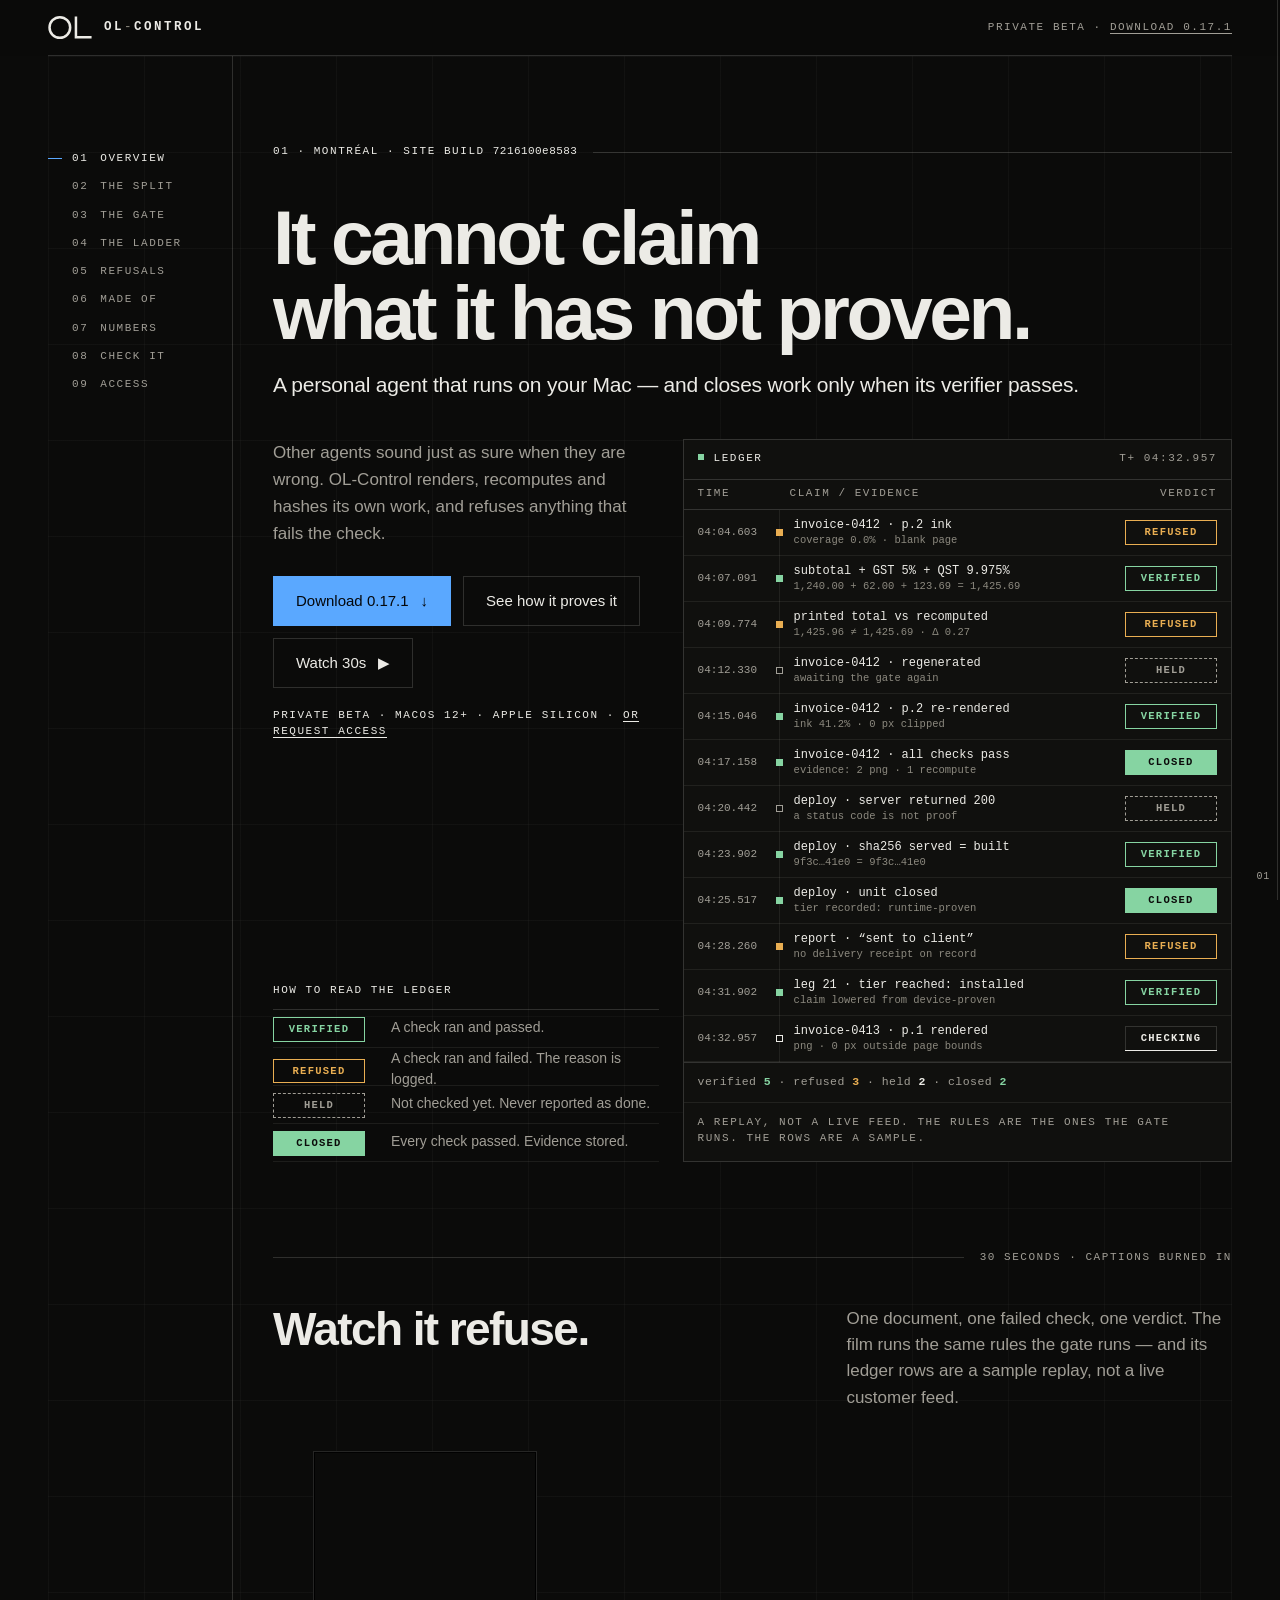
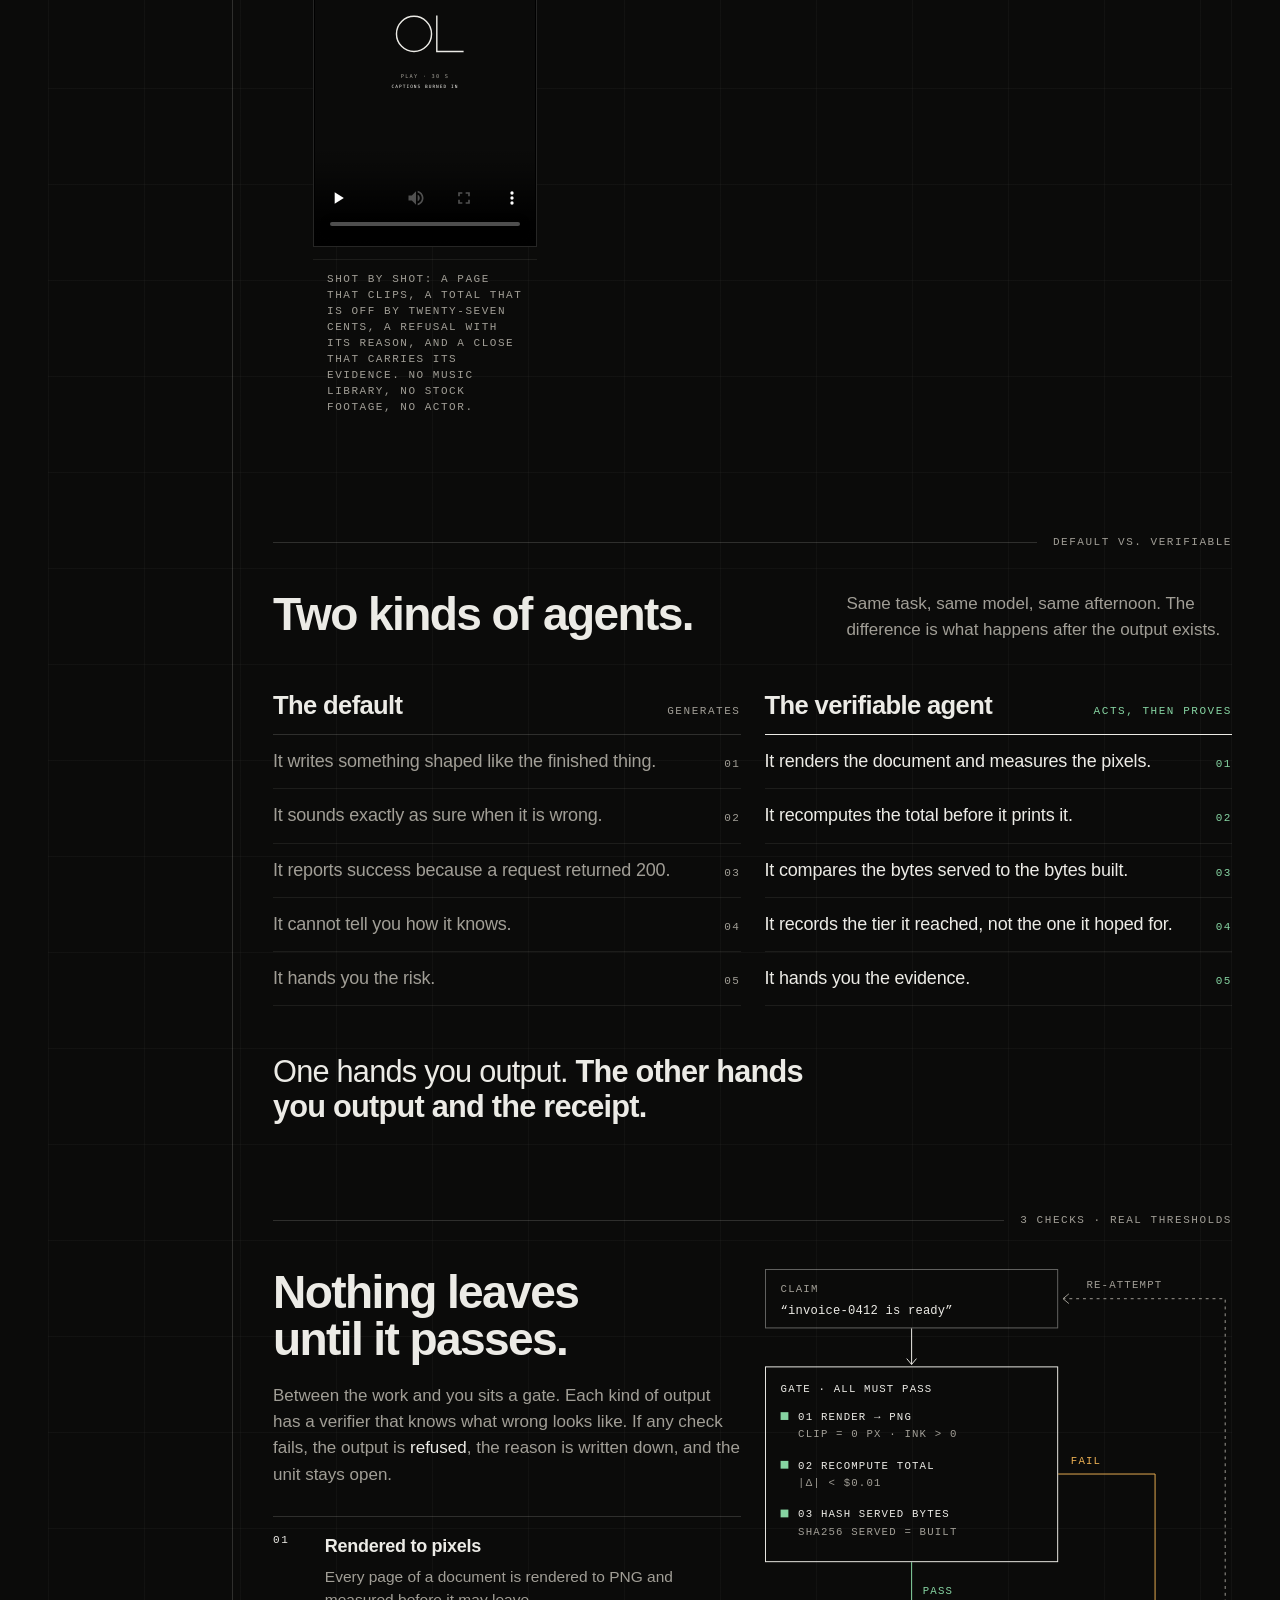
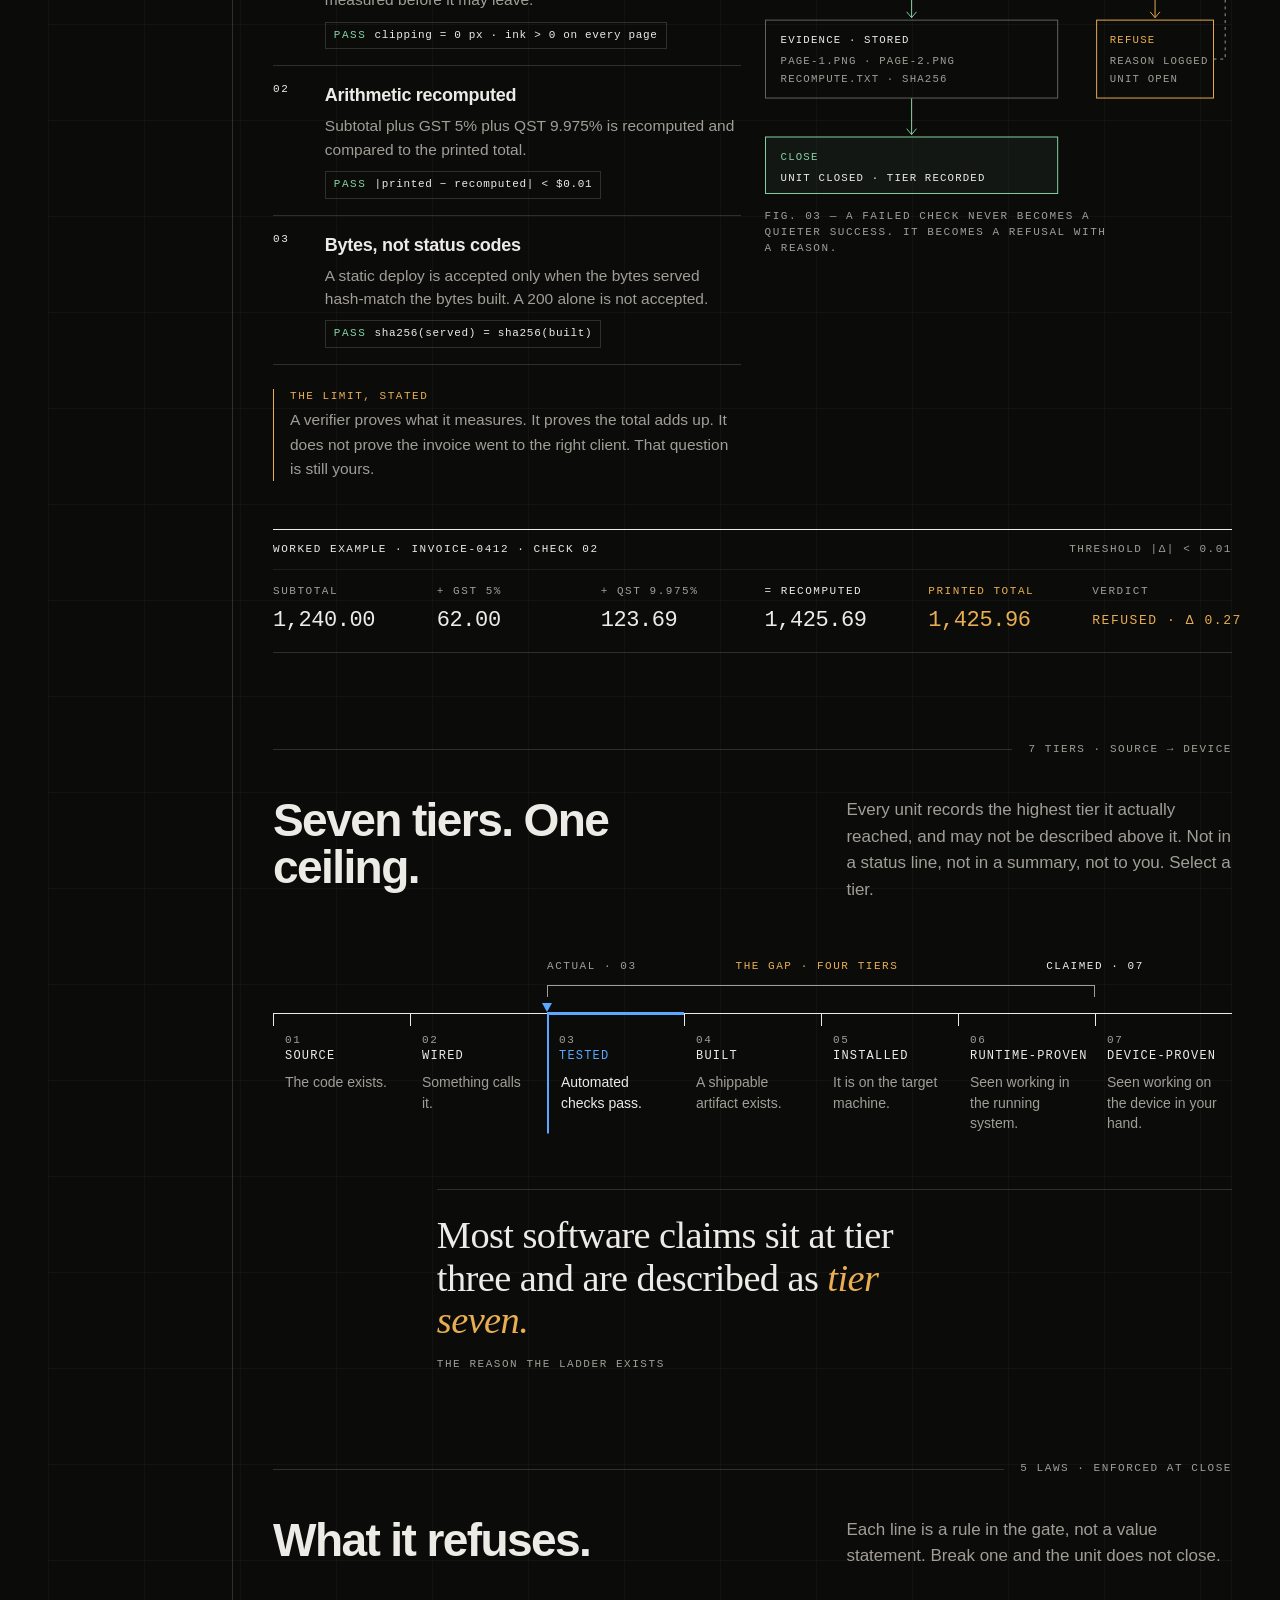
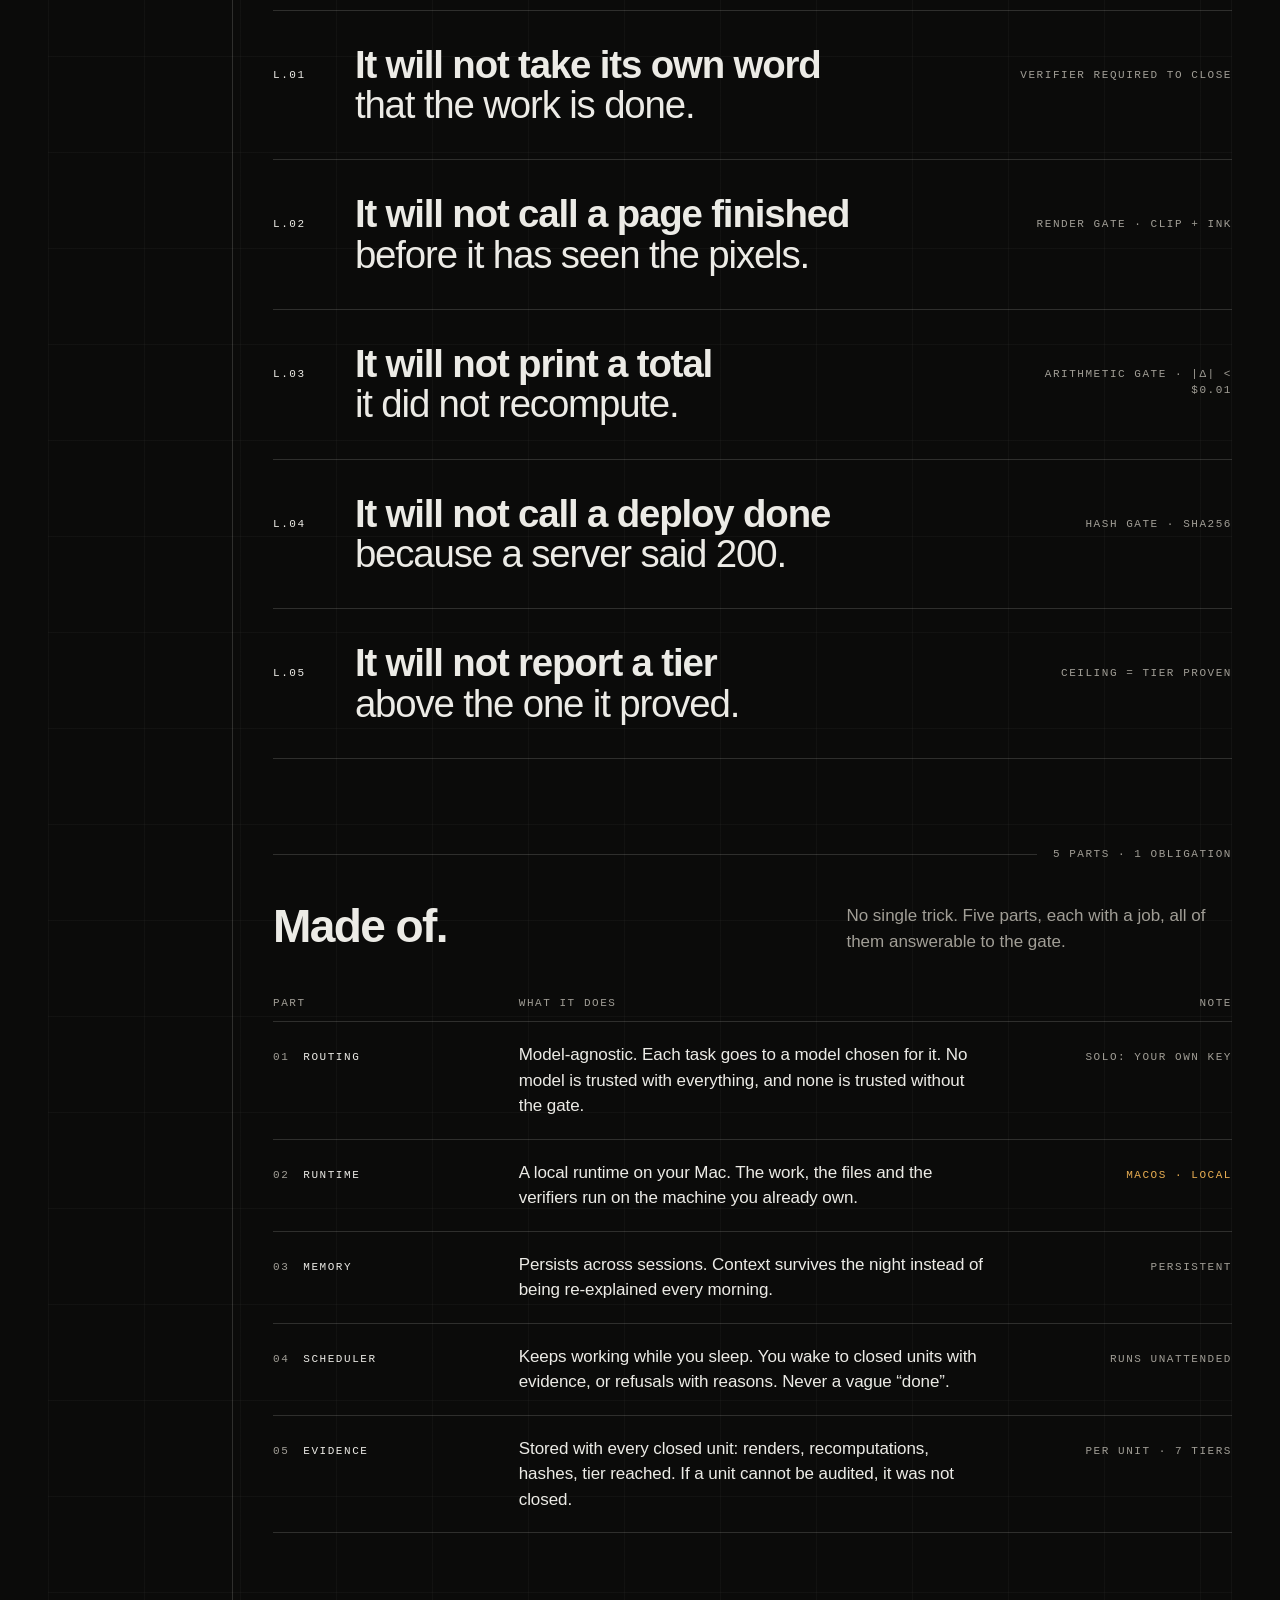
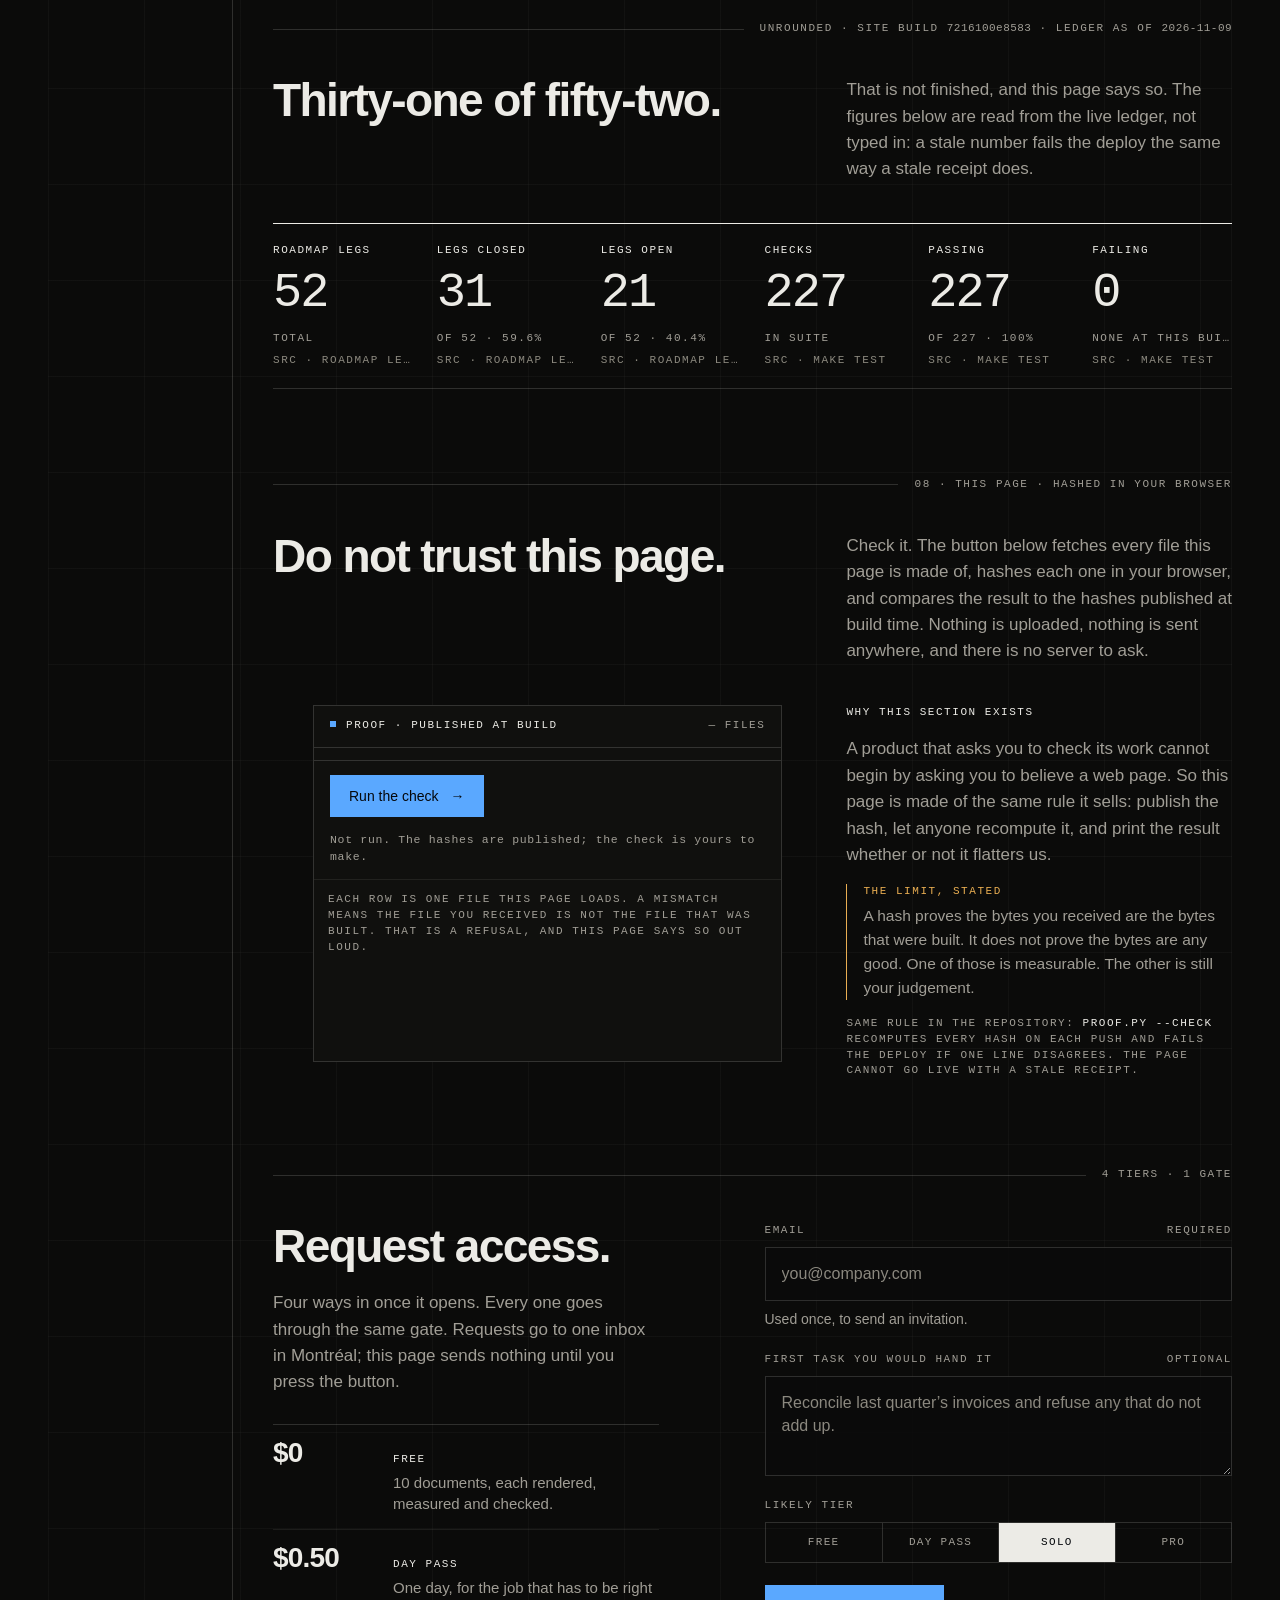
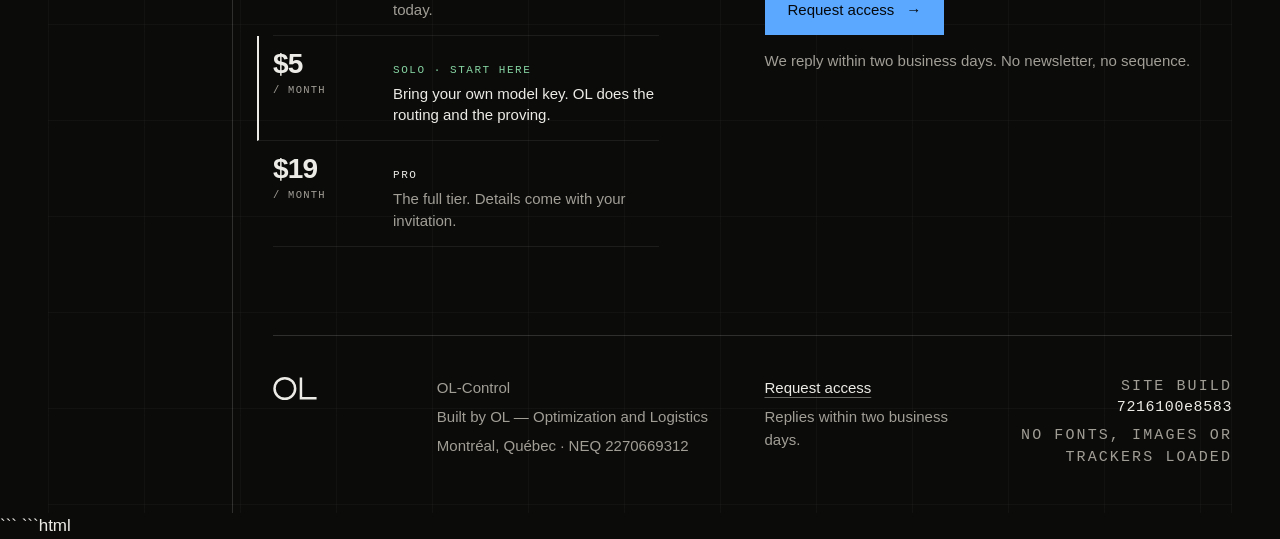
==== index.html @ 163f5b44 "state: figures follow the ledger — 52 legs / 31 done / 21 open · 59.6% (receipt 04:26:10)" ====
<!DOCTYPE html>
<html lang="en">
<head>
<meta charset="utf-8">
<meta name="viewport" content="width=device-width, initial-scale=1">
<title>OL-Control — the verifiable agent</title>
<meta name="description" content="OL-Control is a personal agent that runs on your Mac. It closes a unit of work only when its own verifier passes, and it cannot claim what it has not proven.">
<link rel="canonical" href="https://ol-projects.github.io/ol-control/">
<script type="application/ld+json">
{"@context":"https://schema.org","@graph":[
 {"@type":"Organization","@id":"https://ol-projects.github.io/ol-control/#org","name":"OL — Optimization and Logistics","alternateName":"OL-Control","url":"https://ol-projects.github.io/ol-control/","description":"A Montréal company building OL-Control, a personal agent that closes work only when its own verifier passes.","address":{"@type":"PostalAddress","addressLocality":"Montréal","addressRegion":"QC","addressCountry":"CA"},"identifier":"NEQ 2270669312"},
 {"@type":"WebSite","@id":"https://ol-projects.github.io/ol-control/#site","url":"https://ol-projects.github.io/ol-control/","name":"OL","publisher":{"@id":"https://ol-projects.github.io/ol-control/#org"},"inLanguage":"en"},
 {"@type":"SoftwareApplication","name":"OL-Control","applicationCategory":"BusinessApplication","operatingSystem":"macOS","description":"A personal agent that runs on your Mac and closes a unit of work only when its own verifier passes. Documents are rendered to pixels and measured, arithmetic is recomputed to the cent, and a deploy counts only when the served bytes hash-match the built bytes.","url":"https://ol-projects.github.io/ol-control/","publisher":{"@id":"https://ol-projects.github.io/ol-control/#org"},"softwareVersion":"0.17.1","offers":[{"@type":"Offer","name":"Free","price":"0","priceCurrency":"USD"},{"@type":"Offer","name":"Day pass","price":"0.50","priceCurrency":"USD"},{"@type":"Offer","name":"Solo","price":"5","priceCurrency":"USD"},{"@type":"Offer","name":"Pro","price":"19","priceCurrency":"USD"}]}
]}
</script>
<meta property="og:type" content="website">
<meta property="og:url" content="https://ol-projects.github.io/ol-control/">
<meta property="og:title" content="OL-Control — It cannot claim what it has not proven.">
<meta property="og:description" content="A personal agent that runs on your Mac and closes work only when its verifier passes. Private beta.">
<meta property="og:image" content="https://ol-projects.github.io/ol-control/og.png">
<meta property="og:image:width" content="1200">
<meta property="og:image:height" content="630">
<meta property="og:image:alt" content="OL-Control — It cannot claim what it has not proven.">
<meta name="twitter:card" content="summary_large_image">
<meta name="twitter:title" content="OL-Control — It cannot claim what it has not proven.">
<meta name="twitter:description" content="A personal agent that runs on your Mac and closes work only when its verifier passes.">
<meta name="twitter:image" content="https://ol-projects.github.io/ol-control/og.png">
<link rel="icon" type="image/svg+xml" href="data:image/svg+xml,%3Csvg xmlns='http://www.w3.org/2000/svg' viewBox='0 -12 56 56'%3E%3Crect x='0' y='-12' width='56' height='56' fill='%230b0b0a'/%3E%3Ccircle cx='15' cy='16' r='12.4' fill='none' stroke='%23ecebe6' stroke-width='3.6'/%3E%3Cpath d='M35.6 3.4V28.6H54' fill='none' stroke='%23ecebe6' stroke-width='3.6' stroke-linecap='square'/%3E%3C/svg%3E">
<meta name="color-scheme" content="dark">
<meta name="theme-color" content="#0b0b0a">
<script>if(window.matchMedia&&!matchMedia('(prefers-reduced-motion: reduce)').matches){document.documentElement.classList.add('motion')}</script>
<style>
:root{--bg:#0b0b0a;--bg2:#10100e;--ink:#ecebe6;--mute:#a19e96;--dim:#8c897f;--rule:rgba(236,235,230,.16);--rule2:rgba(236,235,230,.08);--blue:#5aa8ff;--green:#86d4a2;--amber:#e9ae52;--mono:ui-monospace,SFMono-Regular,"SF Mono",Menlo,Consolas,"Liberation Mono",monospace;--sans:-apple-system,BlinkMacSystemFont,"Segoe UI",Roboto,"Helvetica Neue",Arial,sans-serif;--serif:ui-serif,"New York","Iowan Old Style","Palatino Linotype",Georgia,serif;--gut:48px;--gap:24px;--band:88px;--kick:40px;--rh:46px;--hh:56px}
*,*::before,*::after{box-sizing:border-box}
html{background:var(--bg);color:var(--ink);-webkit-text-size-adjust:100%;scroll-behavior:smooth;scroll-padding-top:var(--hh)}
body{margin:0;font:400 17px/1.55 var(--sans);-webkit-font-smoothing:antialiased;overflow-x:hidden}
::selection{background:var(--blue);color:#05080c}
a{color:inherit}
:focus-visible{outline:2px solid var(--blue);outline-offset:3px}
p{margin:0}
h1,h2,h3{margin:0;font-weight:560}
.skip{position:absolute;left:12px;top:-60px;z-index:30;background:var(--blue);color:#05080c;padding:10px 14px;font:500 13px var(--mono);text-decoration:none}
.skip:focus{top:12px}
.lab{font:500 11px/1.45 var(--mono);letter-spacing:.14em;text-transform:uppercase;color:var(--mute)}
.h{text-transform:none;letter-spacing:.04em}
.ink{color:var(--ink)}

/* container */
.box-w{max-width:1440px;margin:0 auto;padding:0 var(--gut)}
.top{position:sticky;top:0;z-index:20;background:rgba(11,11,10,.97)}
.bar{display:flex;align-items:center;gap:24px;height:var(--hh);border-bottom:1px solid var(--rule)}
.brand{display:inline-flex;color:var(--ink);text-decoration:none}
.brand svg{display:block;width:44px;height:25px}
.brand{gap:12px;align-items:center}
.brand .wm{font:600 12.5px/1 var(--mono);letter-spacing:.2em;color:var(--ink);white-space:nowrap}
.brand .wm-h{color:var(--dim);font-weight:500}
@media (max-width:420px){.brand .wm{display:none}}
.bar .st0{margin-left:auto;white-space:nowrap}
.strip{display:none;gap:18px}
.strip a{position:relative;display:inline-flex;align-items:center;min-height:44px;padding:6px 0;text-decoration:none;font:500 11px/1 var(--mono);letter-spacing:.1em;color:var(--mute)}
.strip a.on{color:var(--ink)}
.strip a.on::after{content:"";position:absolute;left:0;right:0;bottom:0;height:1px;background:var(--blue)}

.frame{position:relative;max-width:1440px;margin:0 auto;padding:0 var(--gut);display:grid;grid-template-columns:184px minmax(0,1fr)}
.frame::before{content:"";position:absolute;top:0;bottom:0;left:var(--gut);right:var(--gut);pointer-events:none;z-index:0;background-image:linear-gradient(to right,rgba(236,235,230,.03) 1px,transparent 1px),linear-gradient(to bottom,rgba(236,235,230,.03) 1px,transparent 1px);background-size:96px 96px;border-right:1px solid rgba(236,235,230,.03)}

/* rail */
.rail{position:sticky;top:var(--hh);align-self:start;z-index:2;padding-top:var(--band)}
.rail ol{list-style:none;margin:0;padding:0}
.rail a{position:relative;display:flex;gap:12px;padding:7px 0 7px 24px;text-decoration:none;white-space:nowrap;font:500 11px/1.3 var(--mono);letter-spacing:.14em;text-transform:uppercase;color:var(--mute);transition:color .2s}
.rail a .n{font-variant-numeric:tabular-nums}
.rail a:hover,.rail a.on{color:var(--ink)}
.rail a.on::before{content:"";position:absolute;left:0;top:50%;width:14px;height:1px;background:var(--blue)}

.col{position:relative;z-index:1;min-width:0;border-left:1px solid var(--rule);padding-left:40px}

/* links + buttons */
.tl{color:var(--ink);text-decoration:underline;text-decoration-color:rgba(236,235,230,.4);text-decoration-thickness:1px;text-underline-offset:4px;transition:color .2s,text-decoration-color .2s}
.tl:hover{color:var(--blue);text-decoration-color:var(--blue)}
.btn{display:inline-flex;align-items:center;justify-content:center;gap:12px;min-height:50px;padding:0 22px;font:500 15px/1 var(--sans);white-space:nowrap;text-decoration:none;border:1px solid transparent;border-radius:0;cursor:pointer;transition:background-color .2s,border-color .2s,color .2s}
.btn .ar{display:inline-block;transition:transform .25s}
.btn:hover .ar{transform:translateX(3px)}
.btn.p{background:var(--blue);color:#05080c}
.btn.p:hover{background:#82bdff}
.btn.s{border-color:var(--rule);color:var(--ink);background:transparent}
.btn.s:hover{border-color:var(--blue);color:var(--blue)}
.btn[disabled]{background:#24241f;color:var(--mute);border-color:var(--rule);cursor:not-allowed}

/* bands: padding-top only; the header rule is the divider */
.band{position:relative;padding:var(--band) 0 0}
.g{display:grid;grid-template-columns:repeat(12,minmax(0,1fr));column-gap:var(--gap)}
.bh{grid-column:1/-1;display:grid;grid-template-columns:minmax(0,1fr) auto;gap:16px;align-items:center;min-height:16px;margin-bottom:var(--kick)}
.bh i{height:1px;background:var(--rule)}
.bh .lab{white-space:nowrap}
.hero .bh{grid-template-columns:auto minmax(24px,1fr)}
.hero .bh .lab{white-space:normal;color:var(--ink)}
.d1{font-size:clamp(42px,6vw,86px);line-height:.98;letter-spacing:-.045em;font-weight:580}
.d2{font-size:clamp(32px,3.6vw,56px);line-height:1.02;letter-spacing:-.035em;font-weight:560}
.body{max-width:62ch;color:var(--mute);font-size:17px}
.body strong{color:var(--ink);font-weight:500}
.hl{grid-column:1/span 6}
.hr{grid-column:8/-1;align-self:end}

/* reveal (only with JS + motion) */
.mask{display:block;overflow:hidden;padding-bottom:.12em;margin-bottom:-.12em}
.mask>span{display:block}
html.motion .mask>span{transform:translate3d(0,108%,0);transition:transform 1s cubic-bezier(.2,.7,.1,1);transition-delay:calc(var(--d,0)*110ms)}
html.motion .mask.in>span{transform:none}
html.motion [data-reveal]{opacity:0;transform:translate3d(0,14px,0);transition:opacity .8s ease,transform .8s cubic-bezier(.2,.7,.1,1);transition-delay:calc(var(--d,0)*80ms)}
html.motion [data-reveal].in{opacity:1;transform:none}
html.motion [data-fade]{opacity:0;transition:opacity 1s ease;transition-delay:calc(var(--d,0)*80ms)}
html.motion [data-fade].in{opacity:1}

/* hero */
.hero h1{grid-column:1/-1;margin-bottom:20px}
.what{grid-column:1/-1;font-size:21px;line-height:1.35;letter-spacing:-.01em;color:var(--ink);font-weight:450;margin-bottom:40px}
.hero-copy{grid-column:1/span 5;display:flex;flex-direction:column;justify-content:space-between;gap:32px}
.lede{font-size:17px;line-height:1.6;color:var(--mute);max-width:48ch}
.lede span{display:block}
@media (min-width:1080px) and (max-width:1420px){.lede span{display:inline}}
.ctas{display:flex;flex-wrap:wrap;gap:12px;margin-top:28px}
.meta{margin-top:20px;color:var(--ink)}
.key-h{padding-bottom:10px;border-bottom:1px solid var(--rule)}
.key{margin:0}
.key>div{display:grid;grid-template-columns:104px 1fr;align-items:center;gap:14px;height:38px;border-bottom:1px solid var(--rule2)}
.key dd{margin:0;font-size:14px;color:var(--mute)}

/* verdict pill */
.v{position:relative;display:inline-block;width:92px;padding:6px 0;font:600 10.5px/1 var(--mono);letter-spacing:.12em;text-transform:uppercase;text-align:center;border:1px solid currentColor;transition:color .5s,background-color .5s,border-color .5s}
[data-v=verified] .v{color:var(--green)}
[data-v=refused] .v{color:var(--amber)}
[data-v=held] .v{color:var(--mute);border-style:dashed}
[data-v=closed] .v{color:#0b0b0a;background:var(--green);border-color:var(--green)}
[data-v=checking] .v{color:var(--ink);border-color:var(--rule)}
[data-v=checking] .v::after{content:"";position:absolute;left:-1px;right:-1px;bottom:-1px;height:1px;background:var(--ink);transform-origin:left;animation:chk 1.5s linear forwards}
@keyframes chk{from{transform:scaleX(0)}to{transform:scaleX(1)}}

/* ledger */
.ledger{grid-column:6/-1;min-width:0;max-width:100%;margin:0;border:1px solid var(--rule);background:var(--bg2);align-self:start;overflow:hidden}
.lg-h,.lg-f{display:flex;justify-content:space-between;align-items:center;gap:12px;height:40px;padding:0 14px;white-space:nowrap}
.lg-h{border-bottom:1px solid var(--rule)}
.lg-f{border-top:1px solid var(--rule);justify-content:flex-start}
.lg-n{margin:0;padding:12px 14px 14px;border-top:1px solid var(--rule2);color:var(--mute)}
.lg-h .ttl{color:var(--ink)}
.lg-h .ttl::before{content:"";display:inline-block;width:6px;height:6px;background:var(--green);margin-right:10px;vertical-align:1px}
html.motion .lg-h .ttl::before{animation:pulse 3.2s ease-in-out infinite}
@keyframes pulse{50%{opacity:.3}}
.lg-k,.row{display:grid;grid-template-columns:78px 14px minmax(0,1fr) 104px;align-items:center;padding:0 14px}
.lg-k{height:30px;border-bottom:1px solid var(--rule)}
.lg-k span:last-child{text-align:right}
.lg-b{position:relative;height:calc(var(--rh)*12);overflow:hidden}
.lg-b::before{content:"";position:absolute;top:0;bottom:0;left:95px;width:1px;background:var(--rule2)}
.row{height:var(--rh);border-bottom:1px solid var(--rule2)}
.lg-b.js .row{position:absolute;left:0;right:0;top:0}
.lg-b.anim .row{transition:transform 1s cubic-bezier(.3,.7,.1,1),opacity 1s ease}
.row .t{font:400 11px/1 var(--mono);color:var(--mute);font-variant-numeric:tabular-nums}
.row .dot{position:relative;z-index:1;width:7px;height:7px;background:var(--bg2);border:1px solid var(--mute);transition:background-color .5s,border-color .5s}
.row .c{min-width:0;font-family:var(--mono);padding:0 10px 0 4px}
.row .c b{display:block;font-weight:500;font-size:12px;line-height:16px;color:var(--ink);white-space:nowrap;overflow:hidden;text-overflow:ellipsis}
.row .c em{display:block;font-style:normal;font-size:10.5px;line-height:14px;color:var(--dim);white-space:nowrap;overflow:hidden;text-overflow:ellipsis}
.row .v{justify-self:end}
.row[data-v=verified] .dot,.row[data-v=closed] .dot{background:var(--green);border-color:var(--green)}
.row[data-v=refused] .dot{background:var(--amber);border-color:var(--amber)}
.row[data-v=checking] .dot{border-color:var(--ink)}
.cnt{text-transform:none;letter-spacing:.04em;font-size:11.5px}
.cnt b{font-weight:600;color:var(--ink);font-variant-numeric:tabular-nums}
.cnt .k1 b,.cnt .k4 b{color:var(--green)}.cnt .k2 b{color:var(--amber)}

/* split */
.side h3{display:flex;justify-content:space-between;align-items:baseline;gap:16px;padding-bottom:14px;border-bottom:1px solid var(--rule)}
.side h3 .w{font:560 clamp(22px,2vw,28px)/1.1 var(--sans);letter-spacing:-.025em;color:var(--ink)}
.side ul{list-style:none;margin:0;padding:0;counter-reset:i}
.side li{display:flex;justify-content:space-between;align-items:baseline;gap:20px;padding:14px 0;border-bottom:1px solid var(--rule2);font-size:18px;line-height:1.4;letter-spacing:-.01em}
.side li::after{content:counter(i,decimal-leading-zero);counter-increment:i;font:500 11px/1 var(--mono);letter-spacing:.14em;color:var(--mute)}
.side.def{grid-column:1/span 6;margin-top:48px}
.side.def li{color:var(--mute)}
.side.ol{grid-column:7/-1;margin-top:48px}
.side.ol h3{border-bottom-color:var(--ink)}
.side.ol li::after{color:var(--green)}
.coda{grid-column:1/span 9;margin-top:48px;font-size:clamp(24px,2.4vw,34px);line-height:1.15;letter-spacing:-.025em;font-weight:400;max-width:34ch}
.coda b{font-weight:600}

/* gate */
.gate-l{grid-column:1/span 6}
.gate-r{grid-column:7/-1;align-self:start}
.gate-l .body{margin-top:20px}
.checks{list-style:none;margin:28px 0 0;padding:0;border-top:1px solid var(--rule)}
.checks li{display:grid;grid-template-columns:4ch 1fr;gap:4px 14px;padding:16px 0;border-bottom:1px solid var(--rule)}
.checks .n{grid-row:span 3;color:var(--ink)}
.checks h3{font-size:18px;letter-spacing:-.015em;font-weight:560}
.checks p{color:var(--mute);font-size:15.5px;line-height:1.5}
.th{justify-self:start;margin-top:6px;padding:5px 8px;border:1px solid var(--rule);color:var(--ink);text-transform:none;letter-spacing:.06em}
.th b{color:var(--green);font-weight:500;letter-spacing:.14em;text-transform:uppercase;margin-right:8px}
.limit{margin-top:24px;padding-left:16px;border-left:1px solid var(--amber);color:var(--mute);font-size:15.5px;max-width:56ch}
.limit b{display:block;margin-bottom:4px;color:var(--amber);font:500 11px/1.4 var(--mono);letter-spacing:.14em;text-transform:uppercase}
.dg{display:block;width:100%;height:auto;overflow:hidden}
.dg text{font-family:var(--mono);font-size:11px;letter-spacing:1.2px;fill:var(--mute)}
.dg .k{fill:var(--ink)}.dg .q{font-size:12.5px;letter-spacing:.2px;fill:var(--ink)}
.dg .gT{fill:var(--green)}.dg .aT{fill:var(--amber)}
.dg .ln{fill:none;stroke:var(--ink);stroke-width:1}
.dg .ln.g{stroke:var(--green)}.dg .ln.a{stroke:var(--amber)}.dg .ln.dsh{stroke:var(--mute);stroke-dasharray:3 4}
.dg rect{fill:none;stroke:rgba(236,235,230,.4);stroke-width:1}
.dg rect.in{stroke:var(--ink)}
.dg rect.gb{stroke:var(--green);fill:rgba(134,212,162,.06)}
.dg rect.ab{stroke:var(--amber)}
.dg rect.sq{fill:var(--green);stroke:none}
.dg-cap{margin-top:14px;max-width:52ch}
.wk{grid-column:1/-1;margin-top:48px;border-top:1px solid var(--ink);border-bottom:1px solid var(--rule)}
.wk-h{display:flex;justify-content:space-between;gap:16px;padding:12px 0;border-bottom:1px solid var(--rule2)}
.wk-r{display:grid;grid-template-columns:repeat(6,minmax(0,1fr));column-gap:var(--gap)}
.wk-r>div{min-width:0;padding:14px 0 16px;display:grid;grid-template-rows:16px 30px;row-gap:6px}
.wk-r .lab{white-space:nowrap}
.wk-r .x{font:500 22px/30px var(--mono);letter-spacing:-.02em;font-variant-numeric:tabular-nums;white-space:nowrap}
.wk-r .bad .x,.wk-r .bad .lab{color:var(--amber)}
.wk-r .vd .x{font-size:13px;letter-spacing:.12em;text-transform:uppercase;color:var(--amber)}

/* ladder */
.lad{grid-column:1/-1;margin-top:56px}
.gapx{position:relative;display:flex;justify-content:space-between;margin-left:calc(200%/7);width:calc(400%/7);padding-bottom:26px;margin-bottom:12px}
.gapx span:nth-child(2){color:var(--amber)}
.gapx span:last-child{color:var(--ink);transform:translateX(50%)}
.gapx::after{content:"";position:absolute;left:0;right:0;bottom:4px;height:12px;border:1px solid var(--mute);border-bottom:0}
.tiers{list-style:none;margin:0;padding:0;display:grid;grid-template-columns:repeat(7,minmax(0,1fr));border-top:1px solid var(--ink)}
.tiers li{position:relative;min-width:0;padding-right:12px}
.tiers li::before{content:"";position:absolute;left:0;top:0;width:1px;height:12px;background:var(--ink)}
.tiers button{display:block;width:100%;margin:0;padding:18px 0 8px 12px;background:none;border:0;color:inherit;text-align:left;cursor:pointer;font:inherit}
.tiers .tn{display:block;font:500 11px/1.5 var(--mono);letter-spacing:.14em;color:var(--mute)}
.tiers .tt{display:block;font:500 12px/1.35 var(--mono);letter-spacing:.1em;text-transform:uppercase;color:var(--ink);white-space:nowrap;transition:color .2s}
.tiers button:hover .tt{color:var(--blue)}
.tiers p{padding-left:12px;font-size:14px;line-height:1.45;color:var(--mute);max-width:22ch}
.tiers li.sel::before{left:0;right:0;top:-2px;width:auto;height:3px;background:var(--blue)}
.tiers li.sel::after{content:"";position:absolute;left:-5px;top:-11px;border:5px solid transparent;border-top:9px solid var(--blue);border-bottom:0}
.tiers li.sel .tt{color:var(--blue)}
.tiers li.sel p{color:var(--ink)}
.tag{display:none}
.pq{grid-column:3/-1;margin:56px 0 0;padding-top:24px;border-top:1px solid var(--rule)}
.pq p{font-family:var(--serif);font-weight:400;font-size:clamp(28px,3vw,44px);line-height:1.1;letter-spacing:-.015em;max-width:26ch;color:var(--ink)}
.pq p em{font-style:italic;color:var(--amber)}
.pq footer{margin-top:16px}

/* refusals */
.laws{grid-column:1/-1;list-style:none;margin:40px 0 0;padding:0;border-bottom:1px solid var(--rule)}
.laws li{display:grid;grid-template-columns:repeat(12,minmax(0,1fr));column-gap:var(--gap);align-items:baseline;padding:34px 0;border-top:1px solid var(--rule)}
.laws .ln-n{grid-column:1/span 1;color:var(--ink)}
.laws .ln-t{grid-column:2/span 8;font-size:clamp(28px,3vw,42px);line-height:1.05;letter-spacing:-.03em;color:var(--ink)}
.laws .ln-t span{display:block;white-space:nowrap}
.laws .ln-t span:first-child{font-weight:620}
.laws .ln-t span:last-child{font-weight:380}
.laws .ln-a{grid-column:10/-1;text-align:right}

/* made of */
.spec{grid-column:1/-1;margin:40px 0 0;border-bottom:1px solid var(--rule)}
.spec>div{display:grid;grid-template-columns:repeat(12,minmax(0,1fr));column-gap:var(--gap);align-items:baseline;padding:20px 0;border-top:1px solid var(--rule)}
.spec .hd{padding:0 0 10px;border-top:0}
.spec dt{grid-column:1/span 3;display:flex;gap:14px}
.spec dt .w{color:var(--ink)}
.spec dd{margin:0}
.spec .ds{grid-column:4/span 6;font-size:17px;line-height:1.5;letter-spacing:-.005em;max-width:56ch}
.spec .nt{grid-column:10/-1;text-align:right}
.spec .nt.lim{color:var(--amber)}

/* numbers: instrument */
.inst{grid-column:1/-1;margin-top:40px;display:grid;grid-template-columns:repeat(6,minmax(0,1fr));column-gap:var(--gap);border-top:1px solid var(--ink);border-bottom:1px solid var(--rule);padding:18px 0 20px}
.inst>div{display:grid;grid-template-rows:16px 60px 16px 16px;row-gap:6px;min-width:0;grid-template-areas:"l" "f" "u" "s"}
.inst .l,.inst .u,.inst .s{line-height:16px;white-space:nowrap;overflow:hidden;text-overflow:ellipsis}
.inst .l{grid-area:l;color:var(--ink)}
.inst .f{grid-area:f;font:500 clamp(40px,3.8vw,56px)/60px var(--mono);letter-spacing:-.04em;font-variant-numeric:tabular-nums;color:var(--ink)}
.inst .f.am{color:var(--amber)}
.inst .u{grid-area:u}
.inst .u.am{color:var(--amber)}
.inst .s{grid-area:s;color:var(--dim)}

/* access */
.acc-l{grid-column:1/span 5}
.acc-l .body{margin-top:20px}
.price{list-style:none;margin:28px 0 0;padding:0;border-top:1px solid var(--rule)}
.price li{display:grid;grid-template-columns:104px 1fr;align-items:baseline;gap:4px 16px;padding:14px 0;border-bottom:1px solid var(--rule2)}
.price .pr{grid-row:span 2;font:560 28px/1 var(--sans);letter-spacing:-.03em}
.price .pr small{display:block;margin-top:6px;font:500 10.5px var(--mono);letter-spacing:.12em;color:var(--mute);text-transform:uppercase}
.price .ds{color:var(--mute);font-size:15px;line-height:1.45}
.price li.hi{border-left:2px solid var(--ink);padding-left:14px;margin-left:-16px}
.price li.hi .ds{color:var(--ink)}
.price .stt{color:var(--green)}
form{grid-column:7/-1;display:grid;gap:22px;align-content:start;min-width:0}
.fld{display:grid;gap:8px}
.fld .lab{display:flex;justify-content:space-between}
input[type=email],textarea{width:100%;padding:14px 16px;background:rgba(11,11,10,.8);border:1px solid var(--rule);border-radius:0;color:var(--ink);font:400 16px/1.45 var(--sans);transition:border-color .2s,box-shadow .2s;-webkit-appearance:none;appearance:none}
textarea{resize:vertical;min-height:92px}
input::placeholder,textarea::placeholder{color:#8b887f}
input:hover,textarea:hover{border-color:rgba(236,235,230,.34)}
input:focus,textarea:focus{outline:none;border-color:var(--blue);box-shadow:0 0 0 1px var(--blue)}
input:disabled,textarea:disabled{opacity:.6}
.fld.err input{border-color:var(--amber);box-shadow:0 0 0 1px var(--amber)}
.hint{font-size:14px;color:var(--mute)}
.fld.err .hint{color:var(--amber)}
fieldset{margin:0;padding:0;border:0;display:grid;gap:8px;min-width:0}
legend{padding:0;margin-bottom:8px}
.seg{display:grid;grid-template-columns:repeat(4,minmax(0,1fr));border:1px solid var(--rule)}
.seg label{position:relative;display:block;cursor:pointer}
.seg label+label{border-left:1px solid var(--rule)}
.seg input{position:absolute;opacity:0;width:1px;height:1px}
.seg span{display:block;padding:13px 6px;text-align:center;font:500 11px/1.2 var(--mono);letter-spacing:.12em;text-transform:uppercase;color:var(--mute);white-space:nowrap;transition:color .2s,background-color .2s}
.seg label:hover span{color:var(--ink)}
.seg input:checked+span{color:#05080c;background:var(--ink)}
.seg input:focus-visible+span{outline:2px solid var(--blue);outline-offset:-2px}
.sub{display:flex;flex-direction:column;align-items:flex-start;gap:14px}
.fb{font-size:15px;color:var(--mute)}
.status{font-size:15px;line-height:1.5;padding:12px 14px;border:1px solid var(--rule);border-left:2px solid var(--ink);color:var(--ink)}
.status:empty{display:none}
.status .stl{display:block;margin-bottom:4px;font:500 11px/1.4 var(--mono);letter-spacing:.14em;text-transform:uppercase}
.status.ok{border-left-color:var(--green)}
.status.ok .stl{color:var(--green)}
.status.bad{border-left-color:var(--amber)}
.status.bad .stl{color:var(--amber)}

/* footer */
.foot{margin-top:var(--band);padding:40px 0 44px;border-top:1px solid var(--rule)}
.foot .g{row-gap:20px}
.foot .mk2{grid-column:1/span 2;color:var(--ink)}
.foot .mk2 svg{width:44px;height:25px;display:block}
.foot .f1{grid-column:3/span 4}
.foot .f2{grid-column:7/span 3}
.foot .f3{grid-column:10/-1;text-align:right}
.foot p{font-size:15px;color:var(--mute)}
.foot p+p{margin-top:6px}

/* ≤1080: rail becomes a numbers strip in the header */
@media (max-width:1080px){
 :root{--gut:32px}
 .frame{display:block}
 .rail{display:none}
 .strip{display:flex}
 .col{border-left:0;padding-left:0}
 .hero-copy{grid-column:1/-1;justify-content:flex-start}
 .ledger{grid-column:1/-1;margin-top:48px}
 .key{max-width:560px}
 .tiers .tt{font-size:11px;letter-spacing:.04em;white-space:normal;overflow-wrap:anywhere}
 .laws .ln-t span{white-space:normal}
 .wk-r{grid-template-columns:repeat(3,minmax(0,1fr))}
 .wk-r>div:nth-child(n+4){border-top:1px solid var(--rule2)}
 .wk-r .x{font-size:18px}
 .inst{grid-template-columns:repeat(3,minmax(0,1fr));row-gap:20px}
}
/* ≤760: separate mobile composition */
@media (max-width:760px){
 .bh .lab{white-space:normal}
 :root{--gut:20px;--band:56px;--kick:32px;--hh:52px}
 body{font-size:16px}
 .strip{display:none}
 .g>*{grid-column:1/-1!important}
 .hl,.hr{grid-column:1/-1}
 .hr{margin-top:20px}
 .d1{font-size:clamp(38px,11vw,48px);letter-spacing:-.04em}
 .what{font-size:20px;margin-bottom:28px}
 .lede span{display:inline}
 .btn{flex:1 1 100%}
 .sub{align-items:stretch}
 .sub .btn{flex:none}
 .lg-h,.lg-f{padding:0 12px}
 .lg-n{padding:12px}
 .lg-k,.row{grid-template-columns:50px minmax(0,1fr) 84px;padding:0 12px}
 .lg-k span:nth-child(2),.row .dot,.lg-b::before{display:none}
 .row .c{padding:0 8px 0 0}
 .row .t{font-size:10px}
 .row .v,.key .v{width:80px;font-size:10px;letter-spacing:.08em}
 .key>div{grid-template-columns:88px 1fr}
 .cnt{font-size:11px;letter-spacing:0}
 .side.def,.side.ol{margin-top:40px}
 .side li{font-size:17px}
 .gate-r{margin-top:40px}
 .wk-r{grid-template-columns:1fr}
 .wk-r>div{grid-template-columns:1fr auto;grid-template-rows:auto;align-items:baseline;padding:10px 0;border-top:1px solid var(--rule2)}
 .wk-r>div:first-child{border-top:0}
 .wk-r .x{font-size:17px;line-height:1.3}
 .wk-h{flex-direction:column;gap:4px}
 .lad{margin-top:40px}
 .gapx{display:none}
 .tiers{grid-template-columns:1fr;border-top:0;border-left:1px solid var(--ink);margin-left:6px}
 .tiers li{display:grid;grid-template-columns:150px 1fr;align-items:center;column-gap:12px;min-height:58px;padding:0;border-bottom:1px solid var(--rule2)}
 .tiers li::before{left:0;top:50%;width:10px;height:1px}
 .tiers li.sel::before{left:-2px;right:auto;top:0;bottom:0;width:3px;height:auto}
 .tiers li.sel::after{left:2px;top:50%;margin-top:-5px;border:5px solid transparent;border-left:9px solid var(--blue);border-right:0}
 .tiers button{padding:10px 0 10px 18px}
 .tiers .tt{font-size:12px;letter-spacing:.06em}
 .tiers p{padding:8px 0;font-size:14px;max-width:none}
 .tag{display:block;font:500 10.5px/1.5 var(--mono);letter-spacing:.12em;text-transform:uppercase;color:var(--amber)}
 .pq{margin-top:40px}
 .pq p{font-size:28px}
 .laws{margin-top:32px}
 .laws li{grid-template-columns:auto 1fr;grid-template-areas:"n a" "t t";row-gap:12px;padding:24px 0}
 .laws .ln-n{grid-area:n}
 .laws .ln-a{grid-area:a;text-align:right}
 .laws .ln-t{grid-area:t;font-size:30px;line-height:1.05}
 .spec{margin-top:32px}
 .spec .hd{display:none}
 .spec>div{grid-template-columns:1fr auto;row-gap:8px}
 .spec dt{grid-column:1/2!important}
 .spec .nt{grid-column:2/3!important;grid-row:1}
 .spec .ds{grid-column:1/-1!important;font-size:16px}
 .inst{grid-template-columns:1fr;padding:0}
 .inst>div{grid-template-columns:1fr auto;grid-template-rows:auto auto;grid-template-areas:"l f" "s u";row-gap:2px;column-gap:16px;align-items:baseline;padding:14px 0;border-top:1px solid var(--rule2)}
 .inst>div:first-child{border-top:0}
 .inst .f{font-size:36px;line-height:40px;text-align:right}
 .inst .u{text-align:right}
 .price li.hi{margin-left:0}
 form{margin-top:48px}
 .seg{grid-template-columns:repeat(2,minmax(0,1fr))}
 .seg label:nth-child(3){border-left:0}
 .seg label:nth-child(n+3){border-top:1px solid var(--rule)}
 .foot .f3{text-align:left}
}
/* film */
.film{grid-column:1/span 4;min-width:0;margin-top:40px}
.film video{display:block;width:100%;height:auto;border:1px solid var(--rule);background:#000}
.film figcaption{margin-top:12px;max-width:44ch}
.film .dur{display:flex;gap:16px;align-items:center;margin-top:16px}
@media (max-width:1080px){.film{grid-column:1/span 5}}
@media (max-width:760px){.film{grid-column:1/-1}.film figcaption{max-width:none}}

/* verify this page */
.vf{grid-column:1/span 7;min-width:0;margin-top:40px;border:1px solid var(--rule);background:var(--bg2)}
.vf-h{display:flex;justify-content:space-between;align-items:center;gap:12px;height:42px;padding:0 16px;border-bottom:1px solid var(--rule);white-space:nowrap}
.vf-h .ttl{color:var(--ink)}
.vf-h .ttl::before{content:"";display:inline-block;width:6px;height:6px;background:var(--blue);margin-right:10px;vertical-align:1px}
.vf-b{padding:6px 16px}
.vf-row{display:grid;grid-template-columns:minmax(0,1fr) 110px 96px;align-items:center;gap:12px;height:34px;border-bottom:1px solid var(--rule2);font:400 12px/1 var(--mono)}
.vf-row:last-child{border-bottom:0}
.vf-row b{font-weight:500;color:var(--ink);white-space:nowrap;overflow:hidden;text-overflow:ellipsis}
.vf-row .hg{color:var(--dim);font-variant-numeric:tabular-nums;white-space:nowrap;overflow:hidden;text-overflow:ellipsis}
.vf-row .v{width:auto;justify-self:end;padding:5px 0;font-size:10px}
.vf-f{display:flex;flex-wrap:wrap;align-items:center;justify-content:space-between;gap:14px;padding:14px 16px;border-top:1px solid var(--rule)}
.vf-sum{font:500 11.5px/1.5 var(--mono);letter-spacing:.06em;color:var(--mute)}
.vf-sum b{color:var(--green);font-variant-numeric:tabular-nums}
.vf-sum .bad{color:var(--amber)}
.vf-note{grid-column:8/-1;align-self:start;margin-top:40px}
.vf-note p+p{margin-top:16px}
@media (max-width:1080px){.vf{grid-column:1/-1}.vf-note{grid-column:1/-1;margin-top:28px}}
@media (max-width:760px){.vf-row{grid-template-columns:minmax(0,1fr) 84px;height:auto;min-height:38px;padding:8px 0}.vf-row .hg{display:none}.vf{overflow:hidden}}
/* the hero must not wait for JS: its entrance runs from CSS at parse time, so the
   largest element is painted ~700 ms in instead of after script + a 1 s transition */
@media (prefers-reduced-motion:no-preference){
 html.motion .hero .mask>span{transform:none;animation:heroIn .68s cubic-bezier(.2,.7,.1,1) both;animation-delay:calc(var(--d,0)*70ms)}
 html.motion .hero [data-reveal]{opacity:1;transform:none;animation:heroUp .55s cubic-bezier(.2,.7,.1,1) both;animation-delay:calc(var(--d,0)*35ms + 40ms)}
 html.motion .hero .ledger{animation-delay:.12s}
 @keyframes heroIn{from{transform:translate3d(0,108%,0)}to{transform:none}}
 @keyframes heroUp{from{opacity:0;transform:translate3d(0,14px,0)}to{opacity:1;transform:none}}
}
@media (prefers-reduced-motion:reduce){html{scroll-behavior:auto}*,*::before,*::after{animation:none!important;transition:none!important}}
</style>
</head>
<body>
<a class="skip" href="#main">Skip to content</a>
<svg width="0" height="0" style="position:absolute" aria-hidden="true" focusable="false">
 <symbol id="mark" viewBox="0 0 56 32"><circle cx="15" cy="16" r="13.2" fill="none" stroke="currentColor" stroke-width="3.2"/><path d="M35.6 3.4V28.6H54" fill="none" stroke="currentColor" stroke-width="3.2" stroke-linecap="square"/></symbol>
</svg>

<header class="top">
 <div class="box-w">
  <div class="bar">
   <a class="brand" href="#top" aria-label="OL-Control — back to top"><svg aria-hidden="true"><use href="#mark"/></svg><span class="wm">OL<span class="wm-h">-</span>CONTROL</span></a>
   <nav class="strip" aria-label="Sections, compact">
    <a href="#top" data-s="top" aria-label="01 Overview">01</a><a href="#split" data-s="split" aria-label="02 The split">02</a><a href="#gate" data-s="gate" aria-label="03 The gate">03</a><a href="#ladder" data-s="ladder" aria-label="04 The ladder">04</a><a href="#refusals" data-s="refusals" aria-label="05 Refusals">05</a><a href="#made" data-s="made" aria-label="06 Made of">06</a><a href="#numbers" data-s="numbers" aria-label="07 Numbers">07</a><a href="#verify" data-s="verify" aria-label="08 Check this page">08</a><a href="#access" data-s="access" aria-label="09 Access">09</a>
   </nav>
   <p class="lab st0">Private beta · <a href="download.html" style="color:inherit;border-bottom:1px solid currentColor;text-decoration:none">Download 0.17.1</a></p>
  </div>
 </div>
</header>

<div class="frame">
<nav class="rail" aria-label="Sections">
 <ol>
  <li><a href="#top" data-s="top"><span class="n">01</span><span>Overview</span></a></li>
  <li><a href="#split" data-s="split"><span class="n">02</span><span>The split</span></a></li>
  <li><a href="#gate" data-s="gate"><span class="n">03</span><span>The gate</span></a></li>
  <li><a href="#ladder" data-s="ladder"><span class="n">04</span><span>The ladder</span></a></li>
  <li><a href="#refusals" data-s="refusals"><span class="n">05</span><span>Refusals</span></a></li>
  <li><a href="#made" data-s="made"><span class="n">06</span><span>Made of</span></a></li>
  <li><a href="#numbers" data-s="numbers"><span class="n">07</span><span>Numbers</span></a></li>
  <li><a href="#verify" data-s="verify"><span class="n">08</span><span>Check it</span></a></li><li><a href="#access" data-s="access"><span class="n">09</span><span>Access</span></a></li>
 </ol>
</nav>

<div class="col">
<main id="main">

<section class="band hero" id="top" aria-labelledby="h-hero">
 <div class="g">
  <div class="bh"><span class="lab">01 · Montréal · Site build <span class="h" id="gen-hero">—</span></span><i></i></div>
  <h1 class="d1" id="h-hero">
   <span class="mask" style="--d:0"><span>It cannot claim</span></span>
   <span class="mask" style="--d:1"><span>what it has not proven.</span></span>
  </h1>
  <p class="what" data-reveal style="--d:2">A personal agent that runs on your Mac — and closes work only when its verifier passes.</p>
  <div class="hero-copy" data-reveal style="--d:3">
   <div>
    <p class="lede"><span>Other agents sound just as sure when they are wrong.</span> <span>OL-Control renders, recomputes and hashes its own work,</span> <span>and refuses anything that fails the check.</span></p>
    <div class="ctas">
     <a class="btn p" href="download.html">Download 0.17.1 <span class="ar" aria-hidden="true">↓</span></a>
     <a class="btn s" href="#gate">See how it proves it</a>
     <a class="btn s" href="#film">Watch 30s <span class="ar" aria-hidden="true">▶</span></a>
    </div>
    <p class="meta lab">Private beta · macOS 12+ · Apple silicon · <a href="#access" style="color:inherit;border-bottom:1px solid currentColor;text-decoration:none">or request access</a></p>
   </div>
   <div>
    <p class="lab key-h ink">How to read the ledger</p>
    <dl class="key">
     <div data-v="verified"><dt><span class="v">verified</span></dt><dd>A check ran and passed.</dd></div>
     <div data-v="refused"><dt><span class="v">refused</span></dt><dd>A check ran and failed. The reason is logged.</dd></div>
     <div data-v="held"><dt><span class="v">held</span></dt><dd>Not checked yet. Never reported as done.</dd></div>
     <div data-v="closed"><dt><span class="v">closed</span></dt><dd>Every check passed. Evidence stored.</dd></div>
    </dl>
   </div>
  </div>

  <figure class="ledger" data-reveal style="--d:4" aria-labelledby="lg-cap">
   <div class="lg-h"><span class="lab ttl">Ledger</span><span class="lab" id="lg-clock">T+ 04:31.902</span></div>
   <div class="lg-k" aria-hidden="true"><span class="lab">Time</span><span></span><span class="lab">Claim / evidence</span><span class="lab">Verdict</span></div>
   <div class="lg-b" id="lg">
    <div class="row" data-v="verified"><span class="t">04:02.118</span><i class="dot"></i><span class="c"><b>invoice-0412 · p.1 rendered</b><em>png · 0 px outside page bounds</em></span><span class="v">verified</span></div>
    <div class="row" data-v="refused"><span class="t">04:04.603</span><i class="dot"></i><span class="c"><b>invoice-0412 · p.2 ink</b><em>coverage 0.0% · blank page</em></span><span class="v">refused</span></div>
    <div class="row" data-v="verified"><span class="t">04:07.091</span><i class="dot"></i><span class="c"><b>subtotal + GST 5% + QST 9.975%</b><em>1,240.00 + 62.00 + 123.69 = 1,425.69</em></span><span class="v">verified</span></div>
    <div class="row" data-v="refused"><span class="t">04:09.774</span><i class="dot"></i><span class="c"><b>printed total vs recomputed</b><em>1,425.96 ≠ 1,425.69 · Δ 0.27</em></span><span class="v">refused</span></div>
    <div class="row" data-v="held"><span class="t">04:12.330</span><i class="dot"></i><span class="c"><b>invoice-0412 · regenerated</b><em>awaiting the gate again</em></span><span class="v">held</span></div>
    <div class="row" data-v="verified"><span class="t">04:15.046</span><i class="dot"></i><span class="c"><b>invoice-0412 · p.2 re-rendered</b><em>ink 41.2% · 0 px clipped</em></span><span class="v">verified</span></div>
    <div class="row" data-v="closed"><span class="t">04:17.158</span><i class="dot"></i><span class="c"><b>invoice-0412 · all checks pass</b><em>evidence: 2 png · 1 recompute</em></span><span class="v">closed</span></div>
    <div class="row" data-v="held"><span class="t">04:20.442</span><i class="dot"></i><span class="c"><b>deploy · server returned 200</b><em>a status code is not proof</em></span><span class="v">held</span></div>
    <div class="row" data-v="verified"><span class="t">04:23.902</span><i class="dot"></i><span class="c"><b>deploy · sha256 served = built</b><em>9f3c…41e0 = 9f3c…41e0</em></span><span class="v">verified</span></div>
    <div class="row" data-v="closed"><span class="t">04:25.517</span><i class="dot"></i><span class="c"><b>deploy · unit closed</b><em>tier recorded: runtime-proven</em></span><span class="v">closed</span></div>
    <div class="row" data-v="refused"><span class="t">04:28.260</span><i class="dot"></i><span class="c"><b>report · “sent to client”</b><em>no delivery receipt on record</em></span><span class="v">refused</span></div>
    <div class="row" data-v="verified"><span class="t">04:31.902</span><i class="dot"></i><span class="c"><b>leg 21 · tier reached: installed</b><em>claim lowered from device-proven</em></span><span class="v">verified</span></div>
   </div>
   <div class="lg-f"><p class="lab cnt"><span class="k1">verified <b data-c="verified">5</b></span> · <span class="k2">refused <b data-c="refused">3</b></span> · <span class="k3">held <b data-c="held">2</b></span> · <span class="k4">closed <b data-c="closed">2</b></span></p></div>
   <figcaption class="lab lg-n" id="lg-cap">A replay, not a live feed. The rules are the ones the gate runs. The rows are a sample.</figcaption>
  </figure>
 </div>
</section>

<section class="band" id="film" aria-labelledby="h-film">
 <div class="g">
  <div class="bh"><i></i><span class="lab">30 seconds · captions burned in</span></div>
  <h2 class="d2 hl" id="h-film"><span class="mask"><span>Watch it refuse.</span></span></h2>
  <p class="body hr" data-reveal>One document, one failed check, one verdict. The film runs the same rules the gate runs — and its ledger rows are a sample replay, not a live customer feed.</p>
  <figure class="film" data-reveal>
   <video controls preload="none" playsinline poster="data:image/svg+xml,%3Csvg%20xmlns%3D%27http%3A%2F%2Fwww.w3.org%2F2000%2Fsvg%27%20viewBox%3D%270%200%201080%201920%27%3E%3Crect%20width%3D%271080%27%20height%3D%271920%27%20fill%3D%27%230b0b0a%27%2F%3E%3Cg%20fill%3D%27none%27%20stroke%3D%27%23ecebe6%27%20stroke-width%3D%277%27%3E%3Ccircle%20cx%3D%27486%27%20cy%3D%27886%27%20r%3D%2786%27%2F%3E%3Cpath%20d%3D%27M598%20800V972H726%27%20stroke-linecap%3D%27square%27%2F%3E%3C%2Fg%3E%3Cg%20fill%3D%27%23a19e96%27%20font-family%3D%27ui-monospace%2CSFMono-Regular%2CMenlo%2Cmonospace%27%20font-size%3D%2726%27%20letter-spacing%3D%276%27%20text-anchor%3D%27middle%27%3E%3Ctext%20x%3D%27540%27%20y%3D%271102%27%3EPLAY%20%C2%B7%2030%20S%3C%2Ftext%3E%3C%2Fg%3E%3Cg%20fill%3D%27%23ecebe6%27%20font-family%3D%27ui-monospace%2CSFMono-Regular%2CMenlo%2Cmonospace%27%20font-size%3D%2722%27%20letter-spacing%3D%275%27%20text-anchor%3D%27middle%27%3E%3Ctext%20x%3D%27540%27%20y%3D%271152%27%3ECAPTIONS%20BURNED%20IN%3C%2Ftext%3E%3C%2Fg%3E%3C%2Fsvg%3E" width="1080" height="1920" aria-describedby="film-cap">
    <source src="ol-control-30s.mp4" type="video/mp4">
    <track kind="captions" src="ol-control-30s.vtt" srclang="en" label="English" default>
    <p class="body">This browser cannot play the file. <a class="tl" href="ol-control-30s.mp4">Download it instead</a> — 910 KB.</p>
   </video>
   <figcaption class="lab lg-n" id="film-cap">Shot by shot: a page that clips, a total that is off by twenty-seven cents, a refusal with its reason, and a close that carries its evidence. No music library, no stock footage, no actor.</figcaption>
  </figure>
 </div>
</section>

<section class="band" id="split" aria-labelledby="h-split">
 <div class="g">
  <div class="bh"><i></i><span class="lab">Default vs. verifiable</span></div>
  <h2 class="d2 hl" id="h-split"><span class="mask"><span>Two kinds of agents.</span></span></h2>
  <p class="body hr" data-reveal>Same task, same model, same afternoon. The difference is what happens after the output exists.</p>
  <div class="side def" data-reveal>
   <h3><span class="w">The default</span><span class="lab">Generates</span></h3>
   <ul>
    <li>It writes something shaped like the finished thing.</li>
    <li>It sounds exactly as sure when it is wrong.</li>
    <li>It reports success because a request returned 200.</li>
    <li>It cannot tell you how it knows.</li>
    <li>It hands you the risk.</li>
   </ul>
  </div>
  <div class="side ol" data-reveal style="--d:2">
   <h3><span class="w">The verifiable agent</span><span class="lab" style="color:var(--green)">Acts, then proves</span></h3>
   <ul>
    <li>It renders the document and measures the pixels.</li>
    <li>It recomputes the total before it prints it.</li>
    <li>It compares the bytes served to the bytes built.</li>
    <li>It records the tier it reached, not the one it hoped for.</li>
    <li>It hands you the evidence.</li>
   </ul>
  </div>
  <p class="coda" data-reveal>One hands you output. <b>The other hands you output and the receipt.</b></p>
 </div>
</section>

<section class="band" id="gate" aria-labelledby="h-gate">
 <div class="g">
  <div class="bh"><i></i><span class="lab">3 checks · real thresholds</span></div>
  <div class="gate-l">
   <h2 class="d2" id="h-gate"><span class="mask"><span>Nothing leaves</span></span><span class="mask" style="--d:1"><span>until it passes.</span></span></h2>
   <p class="body" data-reveal>Between the work and you sits a gate. Each kind of output has a verifier that knows what wrong looks like. If any check fails, the output is <strong>refused</strong>, the reason is written down, and the unit stays open.</p>
   <ol class="checks">
    <li data-reveal><span class="lab n">01</span><h3>Rendered to pixels</h3><p>Every page of a document is rendered to PNG and measured before it may leave.</p><span class="lab th"><b>Pass</b>clipping = 0 px · ink &gt; 0 on every page</span></li>
    <li data-reveal style="--d:1"><span class="lab n">02</span><h3>Arithmetic recomputed</h3><p>Subtotal plus GST 5% plus QST 9.975% is recomputed and compared to the printed total.</p><span class="lab th"><b>Pass</b>|printed − recomputed| &lt; $0.01</span></li>
    <li data-reveal style="--d:2"><span class="lab n">03</span><h3>Bytes, not status codes</h3><p>A static deploy is accepted only when the bytes served hash-match the bytes built. A 200 alone is not accepted.</p><span class="lab th"><b>Pass</b>sha256(served) = sha256(built)</span></li>
   </ol>
   <p class="limit" data-reveal><b>The limit, stated</b>A verifier proves what it measures. It proves the total adds up. It does not prove the invoice went to the right client. That question is still yours.</p>
  </div>
  <div class="gate-r" data-fade>
   <svg class="dg" viewBox="0 0 480 540" role="img" aria-labelledby="dg-t dg-d">
    <title id="dg-t">Claim, gate, evidence, close</title>
    <desc id="dg-d">A claim enters the gate. Three checks run: render to PNG with zero pixels clipped and ink on every page, totals recomputed to the cent, and served bytes hash-matched to built bytes. On pass, evidence is stored and the unit closes with its tier recorded. On fail, the output is refused, the reason is logged, the unit stays open and the work is re-attempted.</desc>
    <rect x=".5" y=".5" width="300" height="60"/><text x="16" y="24">CLAIM</text><text class="q" x="16" y="46">“invoice-0412 is ready”</text>
    <path class="ln" d="M150.5 61V98"/><path class="ln" d="M145.5 92L150.5 98L155.5 92"/>
    <rect class="in" x=".5" y="100.5" width="300" height="200"/><text class="k" x="16" y="126">GATE · ALL MUST PASS</text>
    <rect class="sq" x="16" y="147" width="8" height="8"/><text class="k" x="34" y="155">01 RENDER → PNG</text><text x="34" y="173">CLIP = 0 PX · INK &gt; 0</text>
    <rect class="sq" x="16" y="197" width="8" height="8"/><text class="k" x="34" y="205">02 RECOMPUTE TOTAL</text><text x="34" y="223">|Δ| &lt; $0.01</text>
    <rect class="sq" x="16" y="247" width="8" height="8"/><text class="k" x="34" y="255">03 HASH SERVED BYTES</text><text x="34" y="273">SHA256 SERVED = BUILT</text>
    <path class="ln g" d="M150.5 301V358"/><path class="ln g" d="M145.5 352L150.5 358L155.5 352"/><text class="gT" x="162" y="334">PASS</text>
    <path class="ln a" d="M301 210.5H400.5V358"/><path class="ln a" d="M395.5 352L400.5 358L405.5 352"/><text class="aT" x="314" y="200">FAIL</text>
    <rect x=".5" y="360.5" width="300" height="80"/><text class="k" x="16" y="384">EVIDENCE · STORED</text><text x="16" y="406">PAGE-1.PNG · PAGE-2.PNG</text><text x="16" y="424">RECOMPUTE.TXT · SHA256</text>
    <path class="ln g" d="M150.5 441V478"/><path class="ln g" d="M145.5 472L150.5 478L155.5 472"/>
    <rect class="gb" x=".5" y="480.5" width="300" height="58"/><text class="gT" x="16" y="504">CLOSE</text><text class="k" x="16" y="526">UNIT CLOSED · TIER RECORDED</text>
    <rect class="ab" x="340.5" y="360.5" width="120" height="80"/><text class="aT" x="354" y="384">REFUSE</text><text x="354" y="406">REASON LOGGED</text><text x="354" y="424">UNIT OPEN</text>
    <path class="ln dsh" d="M460.5 400.5H472.5V30.5H306"/><path class="ln" d="M312 25.5L306 30.5L312 35.5" style="stroke:var(--mute)"/><text x="330" y="20">RE-ATTEMPT</text>
   </svg>
   <p class="dg-cap lab">Fig. 03 — A failed check never becomes a quieter success. It becomes a refusal with a reason.</p>
  </div>
  <div class="wk" data-reveal>
   <div class="wk-h"><span class="lab ink">Worked example · invoice-0412 · check 02</span><span class="lab">Threshold |Δ| &lt; 0.01</span></div>
   <div class="wk-r">
    <div><span class="lab">Subtotal</span><span class="x">1,240.00</span></div>
    <div><span class="lab">+ GST 5%</span><span class="x">62.00</span></div>
    <div><span class="lab">+ QST 9.975%</span><span class="x">123.69</span></div>
    <div><span class="lab ink">= Recomputed</span><span class="x">1,425.69</span></div>
    <div class="bad"><span class="lab">Printed total</span><span class="x">1,425.96</span></div>
    <div class="vd"><span class="lab">Verdict</span><span class="x">Refused · Δ 0.27</span></div>
   </div>
  </div>
 </div>
</section>

<section class="band" id="ladder" aria-labelledby="h-ladder">
 <div class="g">
  <div class="bh"><i></i><span class="lab">7 tiers · source → device</span></div>
  <h2 class="d2 hl" id="h-ladder"><span class="mask"><span>Seven tiers. One ceiling.</span></span></h2>
  <p class="body hr" data-reveal>Every unit records the highest tier it actually reached, and may not be described above it. Not in a status line, not in a summary, not to you. Select a tier.</p>
  <div class="lad" id="lad" data-reveal>
   <div class="gapx lab" aria-hidden="true"><span>Actual · 03</span><span>The gap · four tiers</span><span>Claimed · 07</span></div>
   <ol class="tiers">
    <li><button type="button" aria-pressed="false"><span class="tn">01</span><span class="tt">source</span></button><p>The code exists.</p></li>
    <li><button type="button" aria-pressed="false"><span class="tn">02</span><span class="tt">wired</span></button><p>Something calls it.</p></li>
    <li class="sel"><button type="button" aria-pressed="true"><span class="tn">03</span><span class="tt">tested</span></button><p><span class="tag">Where most claims sit</span>Automated checks pass.</p></li>
    <li><button type="button" aria-pressed="false"><span class="tn">04</span><span class="tt">built</span></button><p>A shippable artifact exists.</p></li>
    <li><button type="button" aria-pressed="false"><span class="tn">05</span><span class="tt">installed</span></button><p>It is on the target machine.</p></li>
    <li><button type="button" aria-pressed="false"><span class="tn">06</span><span class="tt">runtime-proven</span></button><p>Seen working in the running system.</p></li>
    <li><button type="button" aria-pressed="false"><span class="tn">07</span><span class="tt">device-proven</span></button><p><span class="tag">How they are described</span>Seen working on the device in your hand.</p></li>
   </ol>
  </div>
  <blockquote class="pq" data-reveal>
   <p>Most software claims sit at tier three and are described as <em>tier seven.</em></p>
   <footer class="lab">The reason the ladder exists</footer>
  </blockquote>
 </div>
</section>

<section class="band" id="refusals" aria-labelledby="h-ref">
 <div class="g">
  <div class="bh"><i></i><span class="lab">5 laws · enforced at close</span></div>
  <h2 class="d2 hl" id="h-ref"><span class="mask"><span>What it refuses.</span></span></h2>
  <p class="body hr" data-reveal>Each line is a rule in the gate, not a value statement. Break one and the unit does not close.</p>
  <ol class="laws">
   <li data-reveal><span class="lab ln-n">L.01</span><span class="ln-t"><span>It will not take its own word</span><span>that the work is done.</span></span><span class="lab ln-a">Verifier required to close</span></li>
   <li data-reveal><span class="lab ln-n">L.02</span><span class="ln-t"><span>It will not call a page finished</span><span>before it has seen the pixels.</span></span><span class="lab ln-a">Render gate · clip + ink</span></li>
   <li data-reveal><span class="lab ln-n">L.03</span><span class="ln-t"><span>It will not print a total</span><span>it did not recompute.</span></span><span class="lab ln-a">Arithmetic gate · |Δ| &lt; $0.01</span></li>
   <li data-reveal><span class="lab ln-n">L.04</span><span class="ln-t"><span>It will not call a deploy done</span><span>because a server said 200.</span></span><span class="lab ln-a">Hash gate · sha256</span></li>
   <li data-reveal><span class="lab ln-n">L.05</span><span class="ln-t"><span>It will not report a tier</span><span>above the one it proved.</span></span><span class="lab ln-a">Ceiling = tier proven</span></li>
  </ol>
 </div>
</section>

<section class="band" id="made" aria-labelledby="h-made">
 <div class="g">
  <div class="bh"><i></i><span class="lab">5 parts · 1 obligation</span></div>
  <h2 class="d2 hl" id="h-made"><span class="mask"><span>Made of.</span></span></h2>
  <p class="body hr" data-reveal>No single trick. Five parts, each with a job, all of them answerable to the gate.</p>
  <dl class="spec">
   <div class="hd" aria-hidden="true"><span class="lab" style="grid-column:1/span 3">Part</span><span class="lab" style="grid-column:4/span 6">What it does</span><span class="lab" style="grid-column:10/-1;text-align:right">Note</span></div>
   <div data-reveal><dt class="lab"><span>01</span><span class="w">Routing</span></dt><dd class="ds">Model-agnostic. Each task goes to a model chosen for it. No model is trusted with everything, and none is trusted without the gate.</dd><dd class="lab nt">Solo: your own key</dd></div>
   <div data-reveal><dt class="lab"><span>02</span><span class="w">Runtime</span></dt><dd class="ds">A local runtime on your Mac. The work, the files and the verifiers run on the machine you already own.</dd><dd class="lab nt lim">macOS · local</dd></div>
   <div data-reveal><dt class="lab"><span>03</span><span class="w">Memory</span></dt><dd class="ds">Persists across sessions. Context survives the night instead of being re-explained every morning.</dd><dd class="lab nt">Persistent</dd></div>
   <div data-reveal><dt class="lab"><span>04</span><span class="w">Scheduler</span></dt><dd class="ds">Keeps working while you sleep. You wake to closed units with evidence, or refusals with reasons. Never a vague “done”.</dd><dd class="lab nt">Runs unattended</dd></div>
   <div data-reveal><dt class="lab"><span>05</span><span class="w">Evidence</span></dt><dd class="ds">Stored with every closed unit: renders, recomputations, hashes, tier reached. If a unit cannot be audited, it was not closed.</dd><dd class="lab nt">Per unit · 7 tiers</dd></div>
  </dl>
 </div>
</section>

<section class="band" id="numbers" aria-labelledby="h-num">
 <div class="g">
  <div class="bh"><i></i><span class="lab">Unrounded · site build <span class="h" id="build-num">—</span> · ledger as of <span class="h" id="fig-at">—</span></span></div>
  <h2 class="d2 hl" id="h-num"><span class="mask"><span id="fig-h">Thirty‑one of fifty‑two.</span></span></h2>
  <p class="body hr" data-reveal>That is not finished, and this page says so. The figures below are read from the live ledger, not typed in: a stale number fails the deploy the same way a stale receipt does.</p>
  <div class="inst" data-reveal>
   <div><span class="lab l">Roadmap legs</span><span class="f" id="fig-legs">52</span><span class="lab u">total</span><span class="lab s">src · roadmap ledger</span></div>
   <div><span class="lab l">Legs closed</span><span class="f" id="fig-done">31</span><span class="lab u">of <span id="fig-total-a">52</span> · <span id="fig-done-pct">59.6</span>%</span><span class="lab s">src · roadmap ledger</span></div>
   <div><span class="lab l">Legs open</span><span class="f" id="fig-open">21</span><span class="lab u">of <span id="fig-total-b">52</span> · <span id="fig-open-pct">40.4</span>%</span><span class="lab s">src · roadmap ledger</span></div>
   <div><span class="lab l">Checks</span><span class="f" id="fig-checks">227</span><span class="lab u">in suite</span><span class="lab s">src · make test</span></div>
   <div><span class="lab l">Passing</span><span class="f" id="fig-pass">227</span><span class="lab u">of <span id="fig-pass-total">227</span> · <span id="fig-pass-pct">100</span>%</span><span class="lab s">src · make test</span></div>
   <div><span class="lab l">Failing</span><span class="f" id="fig-fail">0</span><span class="lab u">none at this build</span><span class="lab s">src · make test</span></div>
  </div>
 </div>
</section>

<section class="band" id="verify" aria-labelledby="h-vf">
 <div class="g">
  <div class="bh"><i></i><span class="lab">08 · This page · hashed in your browser</span></div>
  <h2 class="d2 hl" id="h-vf"><span class="mask"><span>Do not trust this page.</span></span></h2>
  <p class="body hr" data-reveal>Check it. The button below fetches every file this page is made of, hashes each one in your browser, and compares the result to the hashes published at build time. Nothing is uploaded, nothing is sent anywhere, and there is no server to ask.</p>
  <figure class="vf" data-reveal>
   <div class="vf-h"><span class="lab ttl">Proof · <span id="vf-gen">published at build</span></span><span class="lab" id="vf-count">— files</span></div>
   <div class="vf-b" id="vf-body"></div>
   <div class="vf-f">
    <button class="btn p" type="button" id="vf-run" style="min-height:42px;padding:0 18px;font-size:14px">Run the check <span class="ar" aria-hidden="true">→</span></button>
    <p class="vf-sum" id="vf-sum" role="status" aria-live="polite">Not run. The hashes are published; the check is yours to make.</p>
   </div>
   <figcaption class="lab lg-n" id="vf-cap">Each row is one file this page loads. A mismatch means the file you received is not the file that was built. That is a refusal, and this page says so out loud.</figcaption>
  </figure>
  <div class="vf-note">
   <p class="lab ink">Why this section exists</p>
   <p class="body" data-reveal>A product that asks you to check its work cannot begin by asking you to believe a web page. So this page is made of the same rule it sells: publish the hash, let anyone recompute it, and print the result whether or not it flatters us.</p>
   <p class="limit" data-reveal><b>The limit, stated</b>A hash proves the bytes you received are the bytes that were built. It does not prove the bytes are any good. One of those is measurable. The other is still your judgement.</p>
   <p class="lab" data-reveal>Same rule in the repository: <span class="ink">proof.py --check</span> recomputes every hash on each push and fails the deploy if one line disagrees. The page cannot go live with a stale receipt.</p>
  </div>
 </div>
</section>

<section class="band" id="access" aria-labelledby="h-acc">
 <div class="g">
  <div class="bh"><i></i><span class="lab">4 tiers · 1 gate</span></div>
  <div class="acc-l">
   <h2 class="d2" id="h-acc"><span class="mask"><span>Request access.</span></span></h2>
   <p class="body" data-reveal>Four ways in once it opens. Every one goes through the same gate. Requests go to one inbox in Montréal; this page sends nothing until you press the button.</p>
   <ol class="price" aria-label="Pricing" data-reveal>
    <li><span class="pr">$0</span><span class="lab ink">Free</span><span class="ds">10 documents, each rendered, measured and checked.</span></li>
    <li><span class="pr">$0.50</span><span class="lab ink">Day pass</span><span class="ds">One day, for the job that has to be right today.</span></li>
    <li class="hi"><span class="pr">$5<small>/ month</small></span><span class="lab stt">Solo · start here</span><span class="ds">Bring your own model key. OL does the routing and the proving.</span></li>
    <li><span class="pr">$19<small>/ month</small></span><span class="lab ink">Pro</span><span class="ds">The full tier. Details come with your invitation.</span></li>
   </ol>
   <noscript><p class="body" style="margin-top:14px">JavaScript is off, so the form opens your mail app and the request goes from your own mailbox. If nothing opens, write to spirokaglis@gmail.com with your address, tier and first task.</p></noscript>
  </div>
  <form id="wl" action="mailto:spirokaglis@gmail.com" method="post" enctype="text/plain" data-reveal style="--d:1">
   <div class="fld" id="f-em">
    <label class="lab" for="em"><span>Email</span><span>Required</span></label>
    <input id="em" name="email" type="email" required autocomplete="email" inputmode="email" placeholder="you@company.com" aria-describedby="em-h">
    <p class="hint" id="em-h">Used once, to send an invitation.</p>
   </div>
   <div class="fld">
    <label class="lab" for="task"><span>First task you would hand it</span><span>Optional</span></label>
    <textarea id="task" name="task" rows="3" maxlength="600" placeholder="Reconcile last quarter’s invoices and refuse any that do not add up."></textarea>
   </div>
   <fieldset>
    <legend class="lab">Likely tier</legend>
    <div class="seg">
     <label><input type="radio" name="tier" value="free"><span>Free</span></label>
     <label><input type="radio" name="tier" value="day-pass"><span>Day pass</span></label>
     <label><input type="radio" name="tier" value="solo" checked><span>Solo</span></label>
     <label><input type="radio" name="tier" value="pro"><span>Pro</span></label>
    </div>
   </fieldset>
   <div class="sub">
    <button class="btn p" type="submit" id="sb">Request access <span class="ar" aria-hidden="true">→</span></button>
    <p class="fb">We reply within two business days. No newsletter, no sequence.</p>
   </div>
   <div class="status" id="st" role="status" aria-live="polite"></div>
  </form>
 </div>
</section>

</main>

<footer class="foot">
 <div class="g">
  <div class="mk2"><svg role="img" aria-label="OL-Control mark"><use href="#mark"/></svg></div>
  <div class="f1"><p class="ink">OL-Control</p><p>Built by OL — Optimization and Logistics</p><p>Montréal, Québec · NEQ 2270669312</p></div>
  <div class="f2"><p><a class="tl" href="#access">Request access</a></p><p>Replies within two business days.</p></div>
  <div class="f3"><p class="lab">Site build <span class="h ink" id="build-foot">—</span></p><p class="lab">No fonts, images or trackers loaded</p></div>
 </div>
</footer>
</div>
</div>

<script>
(function(){
var d=document,h=d.documentElement,motion=h.classList.contains('motion');

/* reveal: never hide what the viewport holds; hard fallback at 3 s */
var els=[].slice.call(d.querySelectorAll('[data-reveal],.mask,[data-fade]'));
function show(e){e.classList.add('in')}
function showAll(){els.forEach(show)}
if(!motion||!('IntersectionObserver' in window)){showAll()}else{
 var lim=window.innerHeight*1.5;
 var io=new IntersectionObserver(function(es){es.forEach(function(e){if(e.isIntersecting){show(e.target);io.unobserve(e.target)}})},{rootMargin:'0px 0px 240px 0px',threshold:0});
 els.forEach(function(e){var r=e.getBoundingClientRect();if(r.top<lim)show(e);else io.observe(e)});
 window.addEventListener('load',function(){var l2=window.innerHeight*1.5;els.forEach(function(e){if(!e.classList.contains('in')&&e.getBoundingClientRect().top<l2)show(e)})});
 setTimeout(showAll,3000);
}

/* active section */
var links={};d.querySelectorAll('.rail a,.strip a').forEach(function(a){var k=a.getAttribute('data-s');(links[k]=links[k]||[]).push(a)});
function setOn(id){for(var k in links)links[k].forEach(function(a){var on=k===id;a.classList.toggle('on',on);if(on)a.setAttribute('aria-current','true');else a.removeAttribute('aria-current')})}
setOn('top');
if('IntersectionObserver' in window){
 var so=new IntersectionObserver(function(es){es.forEach(function(e){if(e.isIntersecting)setOn(e.target.id)})},{rootMargin:'-40% 0px -55% 0px'});
 d.querySelectorAll('main > section').forEach(function(s){so.observe(s)});
}

/* ladder */
var lad=d.getElementById('lad');
if(lad){var lis=lad.querySelectorAll('.tiers li');
 lis.forEach(function(li,k){li.querySelector('button').addEventListener('click',function(){
  lis.forEach(function(o,j){o.classList.toggle('sel',j===k);o.querySelector('button').setAttribute('aria-pressed',j===k?'true':'false')});
 })});
}

/* ledger replay */
var L=d.getElementById('lg'),clock=d.getElementById('lg-clock');
if(L&&motion){
 var D=[
  ['invoice-0413 · p.1 rendered','png · 0 px outside page bounds','verified'],
  ['invoice-0413 · total recomputed','2,180.00 + 109.00 + 217.46 = 2,506.46','verified'],
  ['invoice-0413 · all checks pass','evidence: 1 png · 1 recompute','closed'],
  ['email · “reply sent”','no message-id in sent folder','refused'],
  ['email · resent','message-id recorded · awaiting gate','held'],
  ['email · message-id matches','found in sent folder','verified'],
  ['report · claimed device-proven','proven: built · claim lowered','held'],
  ['deploy · server returned 200','a status code is not proof','held'],
  ['deploy · sha256 served = built','4b07…c2a9 = 4b07…c2a9','verified']
 ];
 var N=12,rows=[].slice.call(L.querySelectorAll('.row')),idx=0,t=4*60000+31902,rh=46,vis=true;
 var cnt={verified:5,refused:3,held:2,closed:2},cEl={};
 d.querySelectorAll('[data-c]').forEach(function(b){cEl[b.getAttribute('data-c')]=b});
 function fmt(ms){var m=Math.floor(ms/60000),s=Math.floor(ms/1000)%60,x=ms%1000;return (m<10?'0':'')+m+':'+(s<10?'0':'')+s+'.'+('00'+x).slice(-3)}
 function readRh(){rh=parseFloat(getComputedStyle(L).getPropertyValue('--rh'))||46}
 function bump(v){cnt[v]++;if(cEl[v])cEl[v].textContent=cnt[v]}
 function mk(it){var r=d.createElement('div');r.className='row';r.setAttribute('data-v','checking');
  r.innerHTML='<span class="t"></span><i class="dot"></i><span class="c"><b></b><em></em></span><span class="v"></span>';
  r.querySelector('.t').textContent=fmt(t);r.querySelector('b').textContent=it[0];r.querySelector('em').textContent=it[1];r.querySelector('.v').textContent='checking';
  clock.textContent='T+ '+fmt(t);return r}
 function place(){var off=rows.length-N;rows.forEach(function(r,k){var y=(k-off)*rh;r.style.transform='translate3d(0,'+y+'px,0)';r.style.opacity=y<0?'0':'1'})}
 readRh();L.classList.add('js');place();
 requestAnimationFrame(function(){requestAnimationFrame(function(){L.classList.add('anim')})});
 function tick(){
  if(!vis||d.hidden){setTimeout(tick,800);return}
  while(rows.length>N){rows.shift().remove()}
  var it=D[idx%D.length];idx++;t+=900+Math.floor(Math.random()*2600);
  var r=mk(it);r.style.transform='translate3d(0,'+(N*rh)+'px,0)';r.style.opacity='0';
  L.appendChild(r);rows.push(r);void r.offsetWidth;place();
  setTimeout(function(){r.setAttribute('data-v',it[2]);r.querySelector('.v').textContent=it[2];bump(it[2])},1600);
  setTimeout(tick,3400);
 }
 if('IntersectionObserver' in window){new IntersectionObserver(function(es){vis=es[0].isIntersecting}).observe(L)}
 setTimeout(tick,2200);
 var rz;window.addEventListener('resize',function(){clearTimeout(rz);rz=setTimeout(function(){readRh();L.classList.remove('anim');place();requestAnimationFrame(function(){L.classList.add('anim')})},150)});
}

/* waitlist — mail-first: the message is composed in his mail app; the service is only an enhancement */
var f=d.getElementById('wl');
if(f){
 f.setAttribute('novalidate','');
 var em=d.getElementById('em'),fe=d.getElementById('f-em'),hint=d.getElementById('em-h'),st=d.getElementById('st'),sb=d.getElementById('sb'),task=d.getElementById('task');
 var hint0=hint.textContent,label0=sb.innerHTML,MAIL='spirokaglis@gmail.com';
 function tierVal(){var c=f.querySelector('input[name=tier]:checked');return c?c.value:''}
 function body(){return 'Email: '+em.value.trim()+'\nLikely tier: '+tierVal()+'\nFirst task: '+(task.value.trim()||'(none given)')}
 function mailto(){return 'mailto:'+MAIL+'?subject='+encodeURIComponent('OL waitlist request')+'&body='+encodeURIComponent(body())}
 function say(cls,title,msg){st.className='status'+(cls?' '+cls:'');st.textContent='';var s=d.createElement('span');s.className='stl';s.textContent=title;st.appendChild(s);st.appendChild(d.createTextNode(msg))}
 function note(t){var p=d.createElement('p');p.className='hint';p.textContent=t;st.appendChild(p)}
 function link(href,text){var a=d.createElement('a');a.href=href;a.className='tl';a.textContent=text;st.appendChild(a)}
 function unlock(){sb.disabled=false;sb.removeAttribute('aria-busy');sb.innerHTML=label0}
 function composed(){
  say('held','Composed · press Send in your mail app','Nothing is recorded on this page until you send that message. If no mail window opened, write to '+MAIL+' — the exact text is below.');
  var pre=d.createElement('pre');pre.style.cssText='white-space:pre-wrap;margin:8px 0 0;font:inherit;opacity:.85';pre.textContent=body();st.appendChild(pre);
  link(mailto(),'Open the message again');
 }
 f.addEventListener('input',function(e){if(e.target===em&&fe.classList.contains('err')&&em.value){fe.classList.remove('err');em.removeAttribute('aria-invalid');hint.textContent=hint0}});
 f.addEventListener('submit',function(e){
  e.preventDefault();
  var v=em.value.trim();
  if(!v||!/^[^\s@]+@[^\s@]+\.[^\s@]{2,}$/.test(v)){
   fe.classList.add('err');em.setAttribute('aria-invalid','true');
   hint.textContent=v?'That address looks incomplete. Nothing was sent.':'An email address is needed to send an invitation.';
   st.className='status';st.textContent='';em.focus();return;
  }
  sb.disabled=true;sb.setAttribute('aria-busy','true');sb.textContent='Composing…';
  composed();
  window.location.href=mailto();
  unlock();
 });
}
})();
</script>
<style id="fx-style">
html.fx #fx-rail{position:fixed;top:0;bottom:0;right:2px;width:1px;z-index:60;pointer-events:none;background:var(--fx-line,rgba(255,255,255,.1))}
html.fx #fx-rail i{position:absolute;left:0;top:0;width:1px;height:100%;background:var(--fx-acc,currentColor);transform:scaleY(0);transform-origin:0 0;will-change:transform}
html.fx #fx-rail b{position:absolute;right:8px;bottom:18px;font:500 10px/1 ui-monospace,SFMono-Regular,Menlo,Consolas,monospace;letter-spacing:.08em;color:var(--fx-mute,currentColor);transition:opacity .12s linear}
html.fx #fx-rail b.o{opacity:0}
@media (max-width:1099px){html.fx #fx-rail{display:none}}
html.fx #fx-pal{position:fixed;top:0;right:0;bottom:0;left:0;z-index:100;display:flex;align-items:flex-start;justify-content:center;padding:14vh 16px 0;box-sizing:border-box;background:rgba(0,0,0,.55);-webkit-backdrop-filter:blur(6px);backdrop-filter:blur(6px);opacity:0;transition:opacity .18s ease}
html.fx #fx-pal[hidden]{display:none}
html.fx #fx-pal.open{opacity:1}
html.fx #fx-pal .p{width:100%;max-width:560px;background:var(--fx-bg,#0b0c0d);border:1px solid var(--fx-line,rgba(255,255,255,.12));box-shadow:0 24px 60px rgba(0,0,0,.5);transform:scale(.98);transition:transform .18s cubic-bezier(.2,.8,.2,1)}
html.fx #fx-pal.open .p{transform:none}
html.fx #fx-pal input{display:block;width:100%;box-sizing:border-box;margin:0;background:transparent;border:0;border-bottom:1px solid var(--fx-line,rgba(255,255,255,.12));border-radius:0;color:inherit;font:inherit;font-size:15px;padding:14px 16px;outline:0}
html.fx #fx-pal ul{list-style:none;margin:0;padding:6px 0;max-height:50vh;overflow:auto}
html.fx #fx-pal li{display:flex;gap:14px;padding:9px 16px;cursor:pointer;font-size:14px;line-height:1.4}
html.fx #fx-pal li span,html.fx #fx-pal .k{font:500 10px/1.4 ui-monospace,SFMono-Regular,Menlo,Consolas,monospace;letter-spacing:.08em;color:var(--fx-mute,currentColor)}
html.fx #fx-pal li span{min-width:2.4em;padding-top:2px}
html.fx #fx-pal li[aria-selected=true]{background:rgba(255,255,255,.05);box-shadow:inset 2px 0 0 var(--fx-acc,currentColor)}
html.fx #fx-pal .k{padding:8px 16px;border-top:1px solid var(--fx-line,rgba(255,255,255,.12));text-transform:uppercase}
html.fx .fx-ind{position:absolute;left:0;top:0;width:2px;height:1px;background:var(--fx-acc,currentColor);transform-origin:0 0;pointer-events:none}
html.fx .fx-ind.t{transition:transform .32s cubic-bezier(.2,.8,.2,1),opacity .2s}
html.fx .fx-lad .tiers>li.sel,html.fx .fx-lad .tiers>li.sel>button{border-left-color:transparent!important}
html.fx .fx-lad .tiers>li p,html.fx .fx-lad .tiers>li .d{transition:padding-left .32s cubic-bezier(.2,.8,.2,1)}
html.fx .fx-lad .tiers>li.sel p,html.fx .fx-lad .tiers>li.sel .d{padding-left:14px}
html.fx .fx-pulse{animation:fxp .2s ease-out 1}
@keyframes fxp{50%{opacity:.4}}
html.fx .lab.l.fx-lt{transition:opacity .4s ease,translate .4s ease}
html.fx .lab.l.fx-pre{opacity:0;translate:0 4px}
html.fx .btn.p:active,html.fx .btn.g:active{scale:.985}
html.fx .btn.p:focus-visible,html.fx .btn.g:focus-visible,html.fx a[data-nav]:focus-visible,html.fx .tiers button:focus-visible{outline:2px solid var(--fx-acc,currentColor);outline-offset:2px}
@media (hover:hover){html.fx a[data-nav]{position:relative}html.fx a[data-nav]::after{content:"";position:absolute;left:0;right:0;bottom:-2px;height:1px;background:currentColor;transform:scaleX(0);transform-origin:left;transition:transform .22s cubic-bezier(.2,.8,.2,1);pointer-events:none}html.fx a[data-nav]:hover::after{transform:scaleX(1)}}
html.fx main>section{scroll-margin-top:calc(var(--fx-hh,0px) + 24px)}
@media (prefers-reduced-motion:no-preference){html.fx{scroll-behavior:smooth}}
@media (max-width:1080px){.vf{grid-column:1/-1}.vf-note{grid-column:1/-1;margin-top:28px}}
@media (max-width:760px){.vf-row{grid-template-columns:minmax(0,1fr) 84px;height:auto;min-height:38px;padding:8px 0}.vf-row .hg{display:none}.vf{overflow:hidden}}
@media (prefers-reduced-motion:reduce){html.fx #fx-pal,html.fx #fx-pal .p,html.fx #fx-rail b,html.fx .fx-ind,html.fx .fx-lad .tiers>li p,html.fx .fx-lad .tiers>li .d,html.fx a[data-nav]::after,html.fx .fx-pulse,html.fx .fx-lt{transition:none!important;animation:none!important}}
</style>
```

```html
<script id="fx-js">
(function(){
var d=document,w=window,H=d.documentElement;
if(!d.querySelector||!w.requestAnimationFrame||!H.classList)return;
function mm(q){return !!(w.matchMedia&&w.matchMedia(q).matches)}
var RM=mm('(prefers-reduced-motion: reduce)'),HOV=mm('(hover:hover) and (pointer:fine)'),MO=!RM&&H.classList.contains('motion'),IO='IntersectionObserver' in w,raf=w.requestAnimationFrame;
function $(s,r){return (r||d).querySelector(s)}
function $$(s,r){return [].slice.call((r||d).querySelectorAll(s))}
function pad(n){return (n<10?'0':'')+n}
function safe(f){try{f()}catch(e){}}
function once(el,opt,fn){var o=new IntersectionObserver(function(es){for(var i=0;i<es.length;i++)if(es[i].isIntersecting){o.disconnect();safe(fn);return}},opt);o.observe(el)}
function firstNum(el){var t=d.createTreeWalker(el,4,null,false),n;while((n=t.nextNode()))if(/\d/.test(n.nodeValue))return n;return null}
function reflow(el){return el.offsetWidth}
H.classList.add('fx');

/* palette of existing custom properties */
safe(function(){var cs=getComputedStyle(H),mp={'--fx-acc':['--acc','--accent','--signal','--hi','--a','--blue'],'--fx-line':['--line','--rule','--hair','--bd','--border'],'--fx-mute':['--mute','--muted','--dim','--fg2']},k,i,v;
for(k in mp)for(i=0;i<mp[k].length;i++){v=cs.getPropertyValue(mp[k][i]).trim();if(v){H.style.setProperty(k,v);break}}
v=getComputedStyle(d.body).backgroundColor;if(v&&v!=='transparent'&&v.indexOf('0)')<0)H.style.setProperty('--fx-bg',v);
var hh=0;$$('header').forEach(function(e){var p=getComputedStyle(e).position;if(p==='fixed'||p==='sticky')hh=Math.max(hh,e.offsetHeight)});H.style.setProperty('--fx-hh',hh+'px')});

var IDS=['top','split','gate','ladder','refusals','made','numbers','verify','access'],secs=[];
IDS.forEach(function(id){var e=d.getElementById(id);if(e)secs.push(e)});
var vh=w.innerHeight,vw=w.innerWidth,sh=1,tops=[],rail,fill,num,cur=-1,masks=[],amt=[1.5,3,4.5],lg=$('.ledger');

/* 1 · rail */
safe(function(){if(!secs.length)return;rail=d.createElement('div');rail.id='fx-rail';rail.setAttribute('aria-hidden','true');rail.innerHTML='<i></i><b></b>';d.body.appendChild(rail);fill=rail.firstChild;num=rail.lastChild});
function sn(){return pad(IDS.indexOf(secs[cur].id)+1)}
function setNum(i){if(i===cur)return;var first=cur<0;cur=i;if(first||RM){num.textContent=sn();return}num.className='o';setTimeout(function(){num.textContent=sn();num.className=''},120)}
function measure(){vh=w.innerHeight;vw=w.innerWidth;sh=Math.max(1,H.scrollHeight-vh);var y=w.pageYOffset;tops=secs.map(function(s){return s.getBoundingClientRect().top+y})}

/* 7 · parallax lines */
if(HOV&&MO)masks=$$('#top h1 .mask').slice(0,3);

var tk=0;
function frame(){tk=0;var y=w.pageYOffset,i,j;
if(fill){fill.style.transform='scaleY('+Math.min(1,Math.max(0,y/sh)).toFixed(4)+')';i=0;for(j=0;j<tops.length;j++)if(tops[j]<=y+vh*.35)i=j;setNum(i)}
if(masks.length&&y<vh*1.5){var t=Math.min(1,y/vh);for(j=0;j<masks.length;j++)masks[j].style.translate='0 '+(t*amt[j]).toFixed(2)+'px'}}
w.addEventListener('scroll',function(){if(!tk){tk=1;raf(frame)}},{passive:true});
var rz=0;function remeasure(){if(!rz){rz=1;raf(function(){rz=0;safe(measure);safe(place);frame()})}}
w.addEventListener('resize',remeasure);w.addEventListener('load',remeasure);
if(w.ResizeObserver)safe(function(){new ResizeObserver(remeasure).observe(d.body)});
safe(measure);frame();

/* 7 · ledger depth */
var tx=0,ty=0,cx=0,cy=0,pr=0,lt=0;
function pf(t){var dt=lt?Math.min(64,t-lt):16;lt=t;var k=1-Math.exp(-dt/110);cx+=(tx-cx)*k;cy+=(ty-cy)*k;lg.style.translate=cx.toFixed(2)+'px '+cy.toFixed(2)+'px';if(Math.abs(tx-cx)+Math.abs(ty-cy)>.02)raf(pf);else pr=0}
if(lg&&HOV&&MO)d.addEventListener('pointermove',function(e){if(e.pointerType&&e.pointerType!=='mouse')return;if(w.pageYOffset>vh){tx=ty=0}else{tx=-(e.clientX/vw-.5)*8;ty=-(e.clientY/vh-.5)*8}if(!pr){pr=1;lt=0;raf(pf)}},{passive:true});

/* 2 · command palette */
safe(function(){
var items=[],vis=[],act=-1,isOpen=0,last=null,ct,HINT='↑↓ move · ↵ run · esc close';
function name(s){var N={top:'Overview',split:'The split',gate:'The gate',ladder:'The ladder',refusals:'Refusals',made:'Made of',numbers:'Numbers',verify:'Check this page',access:'Access'};if(N[s.id])return N[s.id];var h=$('h1,h2,h3',s);return h?h.textContent.replace(/\s+/g,' ').trim():s.id}
function jump(s){if(history.replaceState)history.replaceState(null,'','#'+s.id);s.scrollIntoView({behavior:RM?'auto':'smooth',block:'start'})}
secs.forEach(function(s){items.push({n:pad(IDS.indexOf(s.id)+1),t:name(s),go:function(){jump(s)}})});
function addr(){var m=$('#access form[action^="mailto:"]');return m?m.getAttribute('action').slice(7).split('?')[0]:location.href.split('#')[0]+'#access'}
function copy(){var s=addr();function ok(){note('Copied · '+s);ct=setTimeout(close,700)}
function fb(){var t=d.createElement('textarea');t.value=s;t.setAttribute('readonly','');t.style.cssText='position:fixed;top:0;left:0;opacity:0';pal.appendChild(t);t.select();var r=false;try{r=d.execCommand('copy')}catch(e){}pal.removeChild(t);inp.focus();r?ok():note(s)}
if(navigator.clipboard&&navigator.clipboard.writeText)navigator.clipboard.writeText(s).then(ok,fb);else fb()}
items.push({n:'⧉',t:'Copy the waitlist address',go:copy,keep:1});
items.push({n:'↗',t:'Open the project on GitHub',go:function(){location.href='https://github.com/OL-Projects/ol-control'}});
items.push({n:'→',t:'Jump to pricing',go:function(){var p=d.getElementById('access');if(p)jump(p)}});
var pal=d.createElement('div');pal.id='fx-pal';pal.hidden=true;
pal.innerHTML='<div class="p" role="dialog" aria-modal="true" aria-label="Command palette"><input id="fx-q" type="text" autocomplete="off" spellcheck="false" role="combobox" aria-expanded="true" aria-autocomplete="list" aria-controls="fx-ls" aria-label="Search sections and actions" placeholder="Jump to a section or run an action"><ul id="fx-ls" role="listbox" aria-label="Results"></ul><div class="k" role="status" aria-live="polite"></div></div>';
d.body.appendChild(pal);
var inp=$('#fx-q',pal),ls=$('#fx-ls',pal),st=$('.k',pal);
function note(s){st.textContent=s}
function setAct(i){act=i;var c=ls.children,j;for(j=0;j<c.length;j++)c[j].setAttribute('aria-selected',j===i?'true':'false');if(i>-1){inp.setAttribute('aria-activedescendant','fx-o'+i);if(c[i].scrollIntoView)c[i].scrollIntoView({block:'nearest'})}else inp.removeAttribute('aria-activedescendant')}
function render(){var q=inp.value.toLowerCase().trim();vis=items.filter(function(it){return !q||(it.n+' '+it.t).toLowerCase().indexOf(q)>-1});ls.innerHTML='';
vis.forEach(function(it,i){var li=d.createElement('li'),sp=d.createElement('span');li.id='fx-o'+i;li.setAttribute('role','option');sp.textContent=it.n;sp.setAttribute('aria-hidden','true');li.appendChild(sp);li.appendChild(d.createTextNode(it.t));
li.addEventListener('mousedown',function(e){e.preventDefault()});li.addEventListener('click',function(){run(i)});li.addEventListener('mousemove',function(){if(act!==i)setAct(i)});ls.appendChild(li)});
note(vis.length?HINT:'No matches');setAct(vis.length?0:-1)}
function run(i){var it=vis[i];if(!it)return;if(it.keep){it.go();return}close();it.go()}
function open(){if(isOpen)return;isOpen=1;clearTimeout(ct);last=d.activeElement;pal.hidden=false;inp.value='';render();reflow(pal);pal.className='open';inp.focus()}
function close(){if(!isOpen)return;isOpen=0;clearTimeout(ct);pal.className='';if(RM)pal.hidden=true;else ct=setTimeout(function(){pal.hidden=true},190);if(last&&last.focus&&d.body.contains(last))last.focus({preventScroll:true});last=null}
function field(t){return t&&(/^(INPUT|TEXTAREA|SELECT)$/.test(t.tagName)||t.isContentEditable)}
inp.addEventListener('input',render);
pal.addEventListener('click',function(e){if(e.target===pal)close()});
d.addEventListener('focusin',function(e){if(isOpen&&!pal.contains(e.target))inp.focus()});
d.addEventListener('keydown',function(e){var k=e.key;
if((e.metaKey||e.ctrlKey)&&!e.altKey&&(k==='k'||k==='K')){e.preventDefault();isOpen?close():open();return}
if(isOpen){if(k==='Escape'){e.preventDefault();close()}else if(k==='Tab'){e.preventDefault();inp.focus()}else if(k==='ArrowDown'||k==='ArrowUp'){e.preventDefault();if(vis.length)setAct((act+(k==='ArrowDown'?1:-1)+vis.length)%vis.length)}else if(k==='Enter'){e.preventDefault();run(act)}return}
if(k==='/'&&!e.metaKey&&!e.ctrlKey&&!e.altKey&&!field(e.target)){e.preventDefault();open()}});
});

/* 3 · ladder */
var place=function(){};
safe(function(){
var lad=$('#lad'),tiers=lad&&$('.tiers',lad);if(!tiers)return;
var lis=$$('li',tiers).filter(function(l){return l.parentNode===tiers});if(!lis.length)return;
var box=tiers.parentNode,gx=$('.gapx'),gt=gx?gx.textContent:'',ind=d.createElement('span');
if(getComputedStyle(box).position==='static')box.style.position='relative';
ind.className='fx-ind';ind.setAttribute('aria-hidden','true');box.appendChild(ind);
function selIdx(){for(var i=0;i<lis.length;i++){var b=$('button',lis[i]);if(lis[i].classList.contains('sel')||(b&&b.getAttribute('aria-pressed')==='true'))return i}return -1}
place=function(){var i=selIdx();if(i<0){ind.style.opacity='0';return}ind.style.opacity='';var b=box.getBoundingClientRect(),r=lis[i].getBoundingClientRect();ind.style.transform='translate('+(r.left-b.left).toFixed(1)+'px,'+(r.top-b.top).toFixed(1)+'px) scaleY('+r.height.toFixed(1)+')'};
place();lad.classList.add('fx-lad');raf(function(){raf(function(){ind.classList.add('t')})});
var q=0;
function onSel(){q=0;place()}
if(gx)gx.addEventListener('animationend',function(){gx.classList.remove('fx-pulse')});
if(w.MutationObserver)new MutationObserver(function(){if(!q){q=1;raf(onSel)}}).observe(tiers,{attributes:true,subtree:true,attributeFilter:['class','aria-pressed']});
tiers.addEventListener('click',function(){if(!q){q=1;raf(onSel)}});
tiers.addEventListener('keydown',function(e){var k=e.key,dn=k==='ArrowDown'||k==='ArrowRight';if(e.defaultPrevented||!(dn||k==='ArrowUp'||k==='ArrowLeft'))return;
var b=e.target.closest&&e.target.closest('button'),li=b&&b.closest('li'),i=lis.indexOf(li);if(i<0)return;e.preventDefault();
var nb=$('button',lis[(i+(dn?1:-1)+lis.length)%lis.length]);if(nb){nb.focus();nb.click()}});
});


})();

/* verify this page: fetch each file, hash it in the browser, compare to the published receipt */
(function(){
 var d=document,run=d.getElementById('vf-run'),body=d.getElementById('vf-body'),sum=d.getElementById('vf-sum'),
     cnt=d.getElementById('vf-count'),gen=d.getElementById('vf-gen');
 if(!run||!body)return;
 function hex(buf){var b=new Uint8Array(buf),s='',i;for(i=0;i<b.length;i++){s+=('0'+b[i].toString(16)).slice(-2)}return s}
 function row(path,hash){
  var el=d.createElement('div');el.className='vf-row';el.setAttribute('data-v','checking');
  var b=d.createElement('b');b.textContent=path;
  var h=d.createElement('span');h.className='hg';h.textContent=hash.slice(0,16)+'…';
  var v=d.createElement('span');v.className='v';v.textContent='checking';
  el.appendChild(b);el.appendChild(h);el.appendChild(v);body.appendChild(el);
  return {el:el,v:v,h:h};
 }
 run.addEventListener('click',function(){
  if(!(window.crypto&&window.crypto.subtle)){
   sum.textContent='This browser will not hash without a secure context. Open the page over https and try again.';
   return;
  }
  run.disabled=true;body.innerHTML='';sum.textContent='Reading the receipt…';
  fetch('proof.json',{cache:'no-store'}).then(function(r){
   if(!r.ok)throw new Error('proof.json answered '+r.status);
   return r.json();
  }).then(function(p){
   var files=p.files||[];
   if(!files.length)throw new Error('the receipt lists no files');
   if(gen)gen.textContent='build '+String(p.build||'').slice(0,12);
   if(cnt)cnt.textContent=files.length+(files.length===1?' file':' files');
   var done=0,ok=0,bad=0;
   sum.textContent='Hashing '+files.length+' files in this browser…';
   files.forEach(function(f){
    var r=row(f.path,f.sha256);
    fetch(f.path,{cache:'no-store'}).then(function(res){
     if(!res.ok)throw new Error(res.status);
     return res.arrayBuffer();
    }).then(function(ab){
     return window.crypto.subtle.digest('SHA-256',ab);
    }).then(function(dg){
     var got=hex(dg);
     if(got===f.sha256){ok++;r.el.setAttribute('data-v','verified');r.v.textContent='verified'}
     else{bad++;r.el.setAttribute('data-v','refused');r.v.textContent='mismatch';r.h.textContent=got.slice(0,16)+'…'}
    }).catch(function(){
     bad++;r.el.setAttribute('data-v','refused');r.v.textContent='unreadable';r.h.textContent='fetch failed';
    }).then(function(){
     done++;
     if(done===files.length){
      sum.innerHTML='<b>'+ok+'</b> of '+files.length+' files verified · '+
        (bad?'<span class="bad">'+bad+' mismatched</span>':'0 mismatched')+
        (bad?' — the page is telling you, not hiding it.':' — recomputed in your browser, not ours.');
      run.disabled=false;
     }
    });
   });
  }).catch(function(e){
   sum.textContent='The receipt could not be read: '+(e&&e.message?e.message:'unknown reason')+'. That is a refusal, not a pass.';
   run.disabled=false;
  });
 });
})();

/* figures: read the published status + build, so the page cannot carry a stale number */
(function(){
 var d=document;
 function set(id,v){var e=d.getElementById(id);if(e&&v!==undefined&&v!==null)e.textContent=v}
 fetch('status.json',{cache:'no-store'}).then(function(r){return r.ok?r.json():null}).then(function(s){
  if(!s)return;
  set('fig-legs',s.legs_total); set('fig-done',s.legs_done); set('fig-open',s.legs_open);
  set('fig-total-a',s.legs_total); set('fig-total-b',s.legs_total);
  set('fig-done-pct',s.legs_done_pct); set('fig-open-pct',s.legs_open_pct);
  set('fig-checks',s.checks); set('fig-pass',s.checks_passing); set('fig-fail',s.checks_failing);
  set('fig-pass-total',s.checks);
  if(s.checks&&s.checks_passing!==undefined&&s.checks_passing!==null)set('fig-pass-pct',Math.round(1000*s.checks_passing/s.checks)/10);
  set('fig-h',s.headline);
  set('fig-at',s.generated_date);
 }).catch(function(){});
 fetch('proof.json',{cache:'no-store'}).then(function(r){return r.ok?r.json():null}).then(function(p){
  if(!p)return;
  var b=String(p.build||'').slice(0,12);
  set('gen-hero',b); set('build-foot',b); set('build-num',b); set('build-schema',b);
 }).catch(function(){});
})();
</script>
</body>
</html>
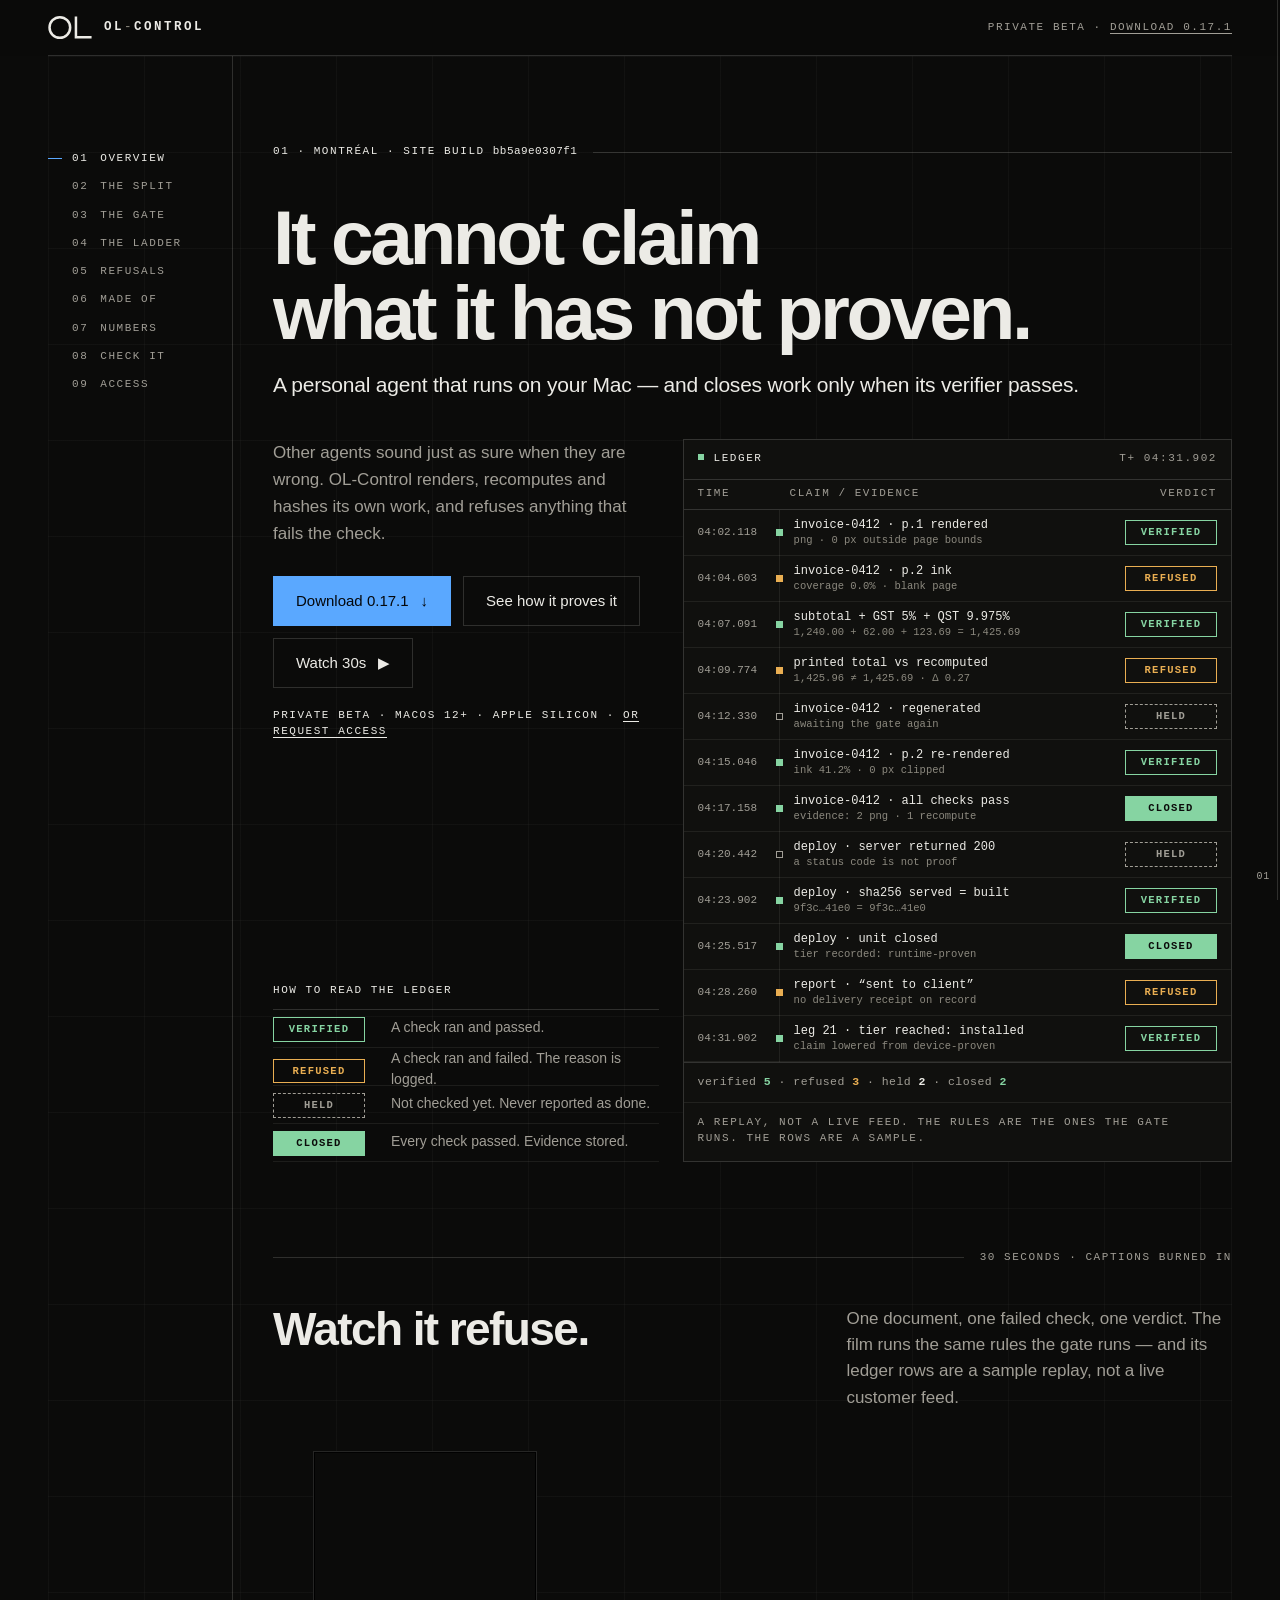
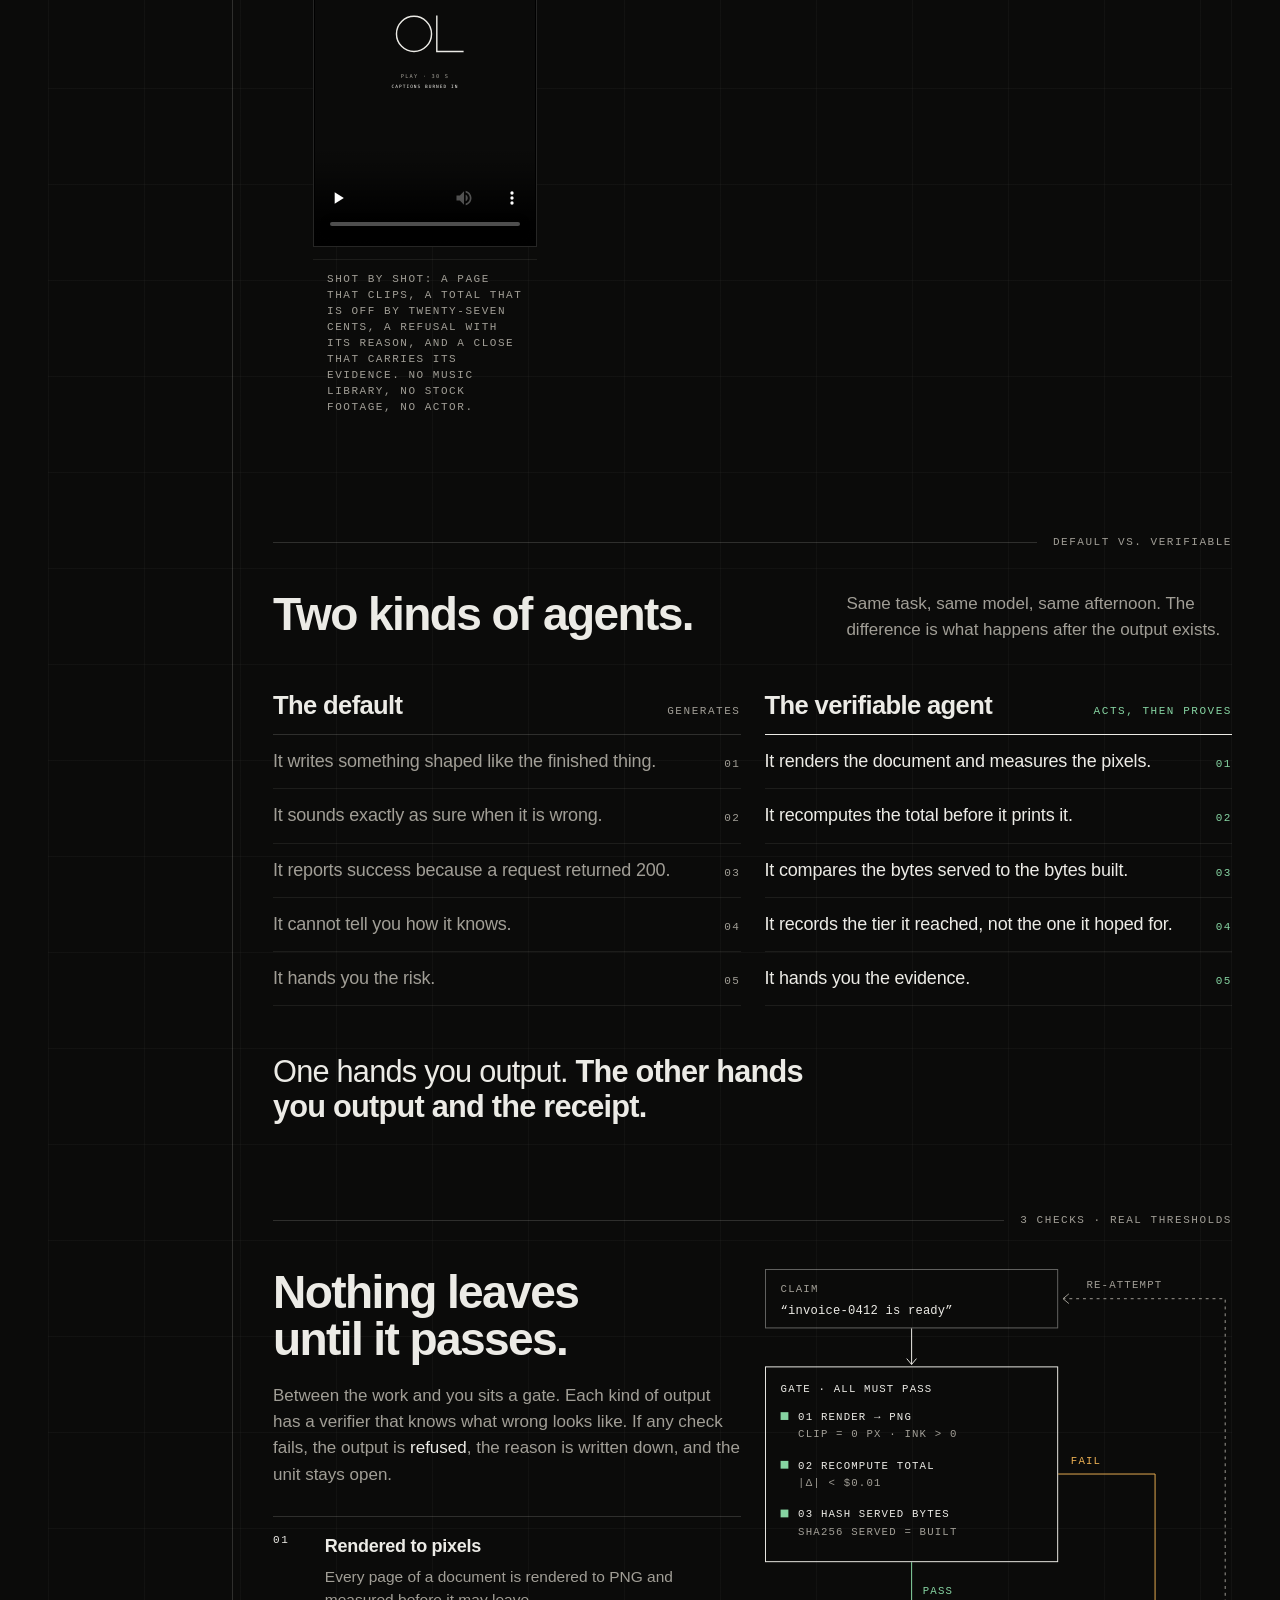
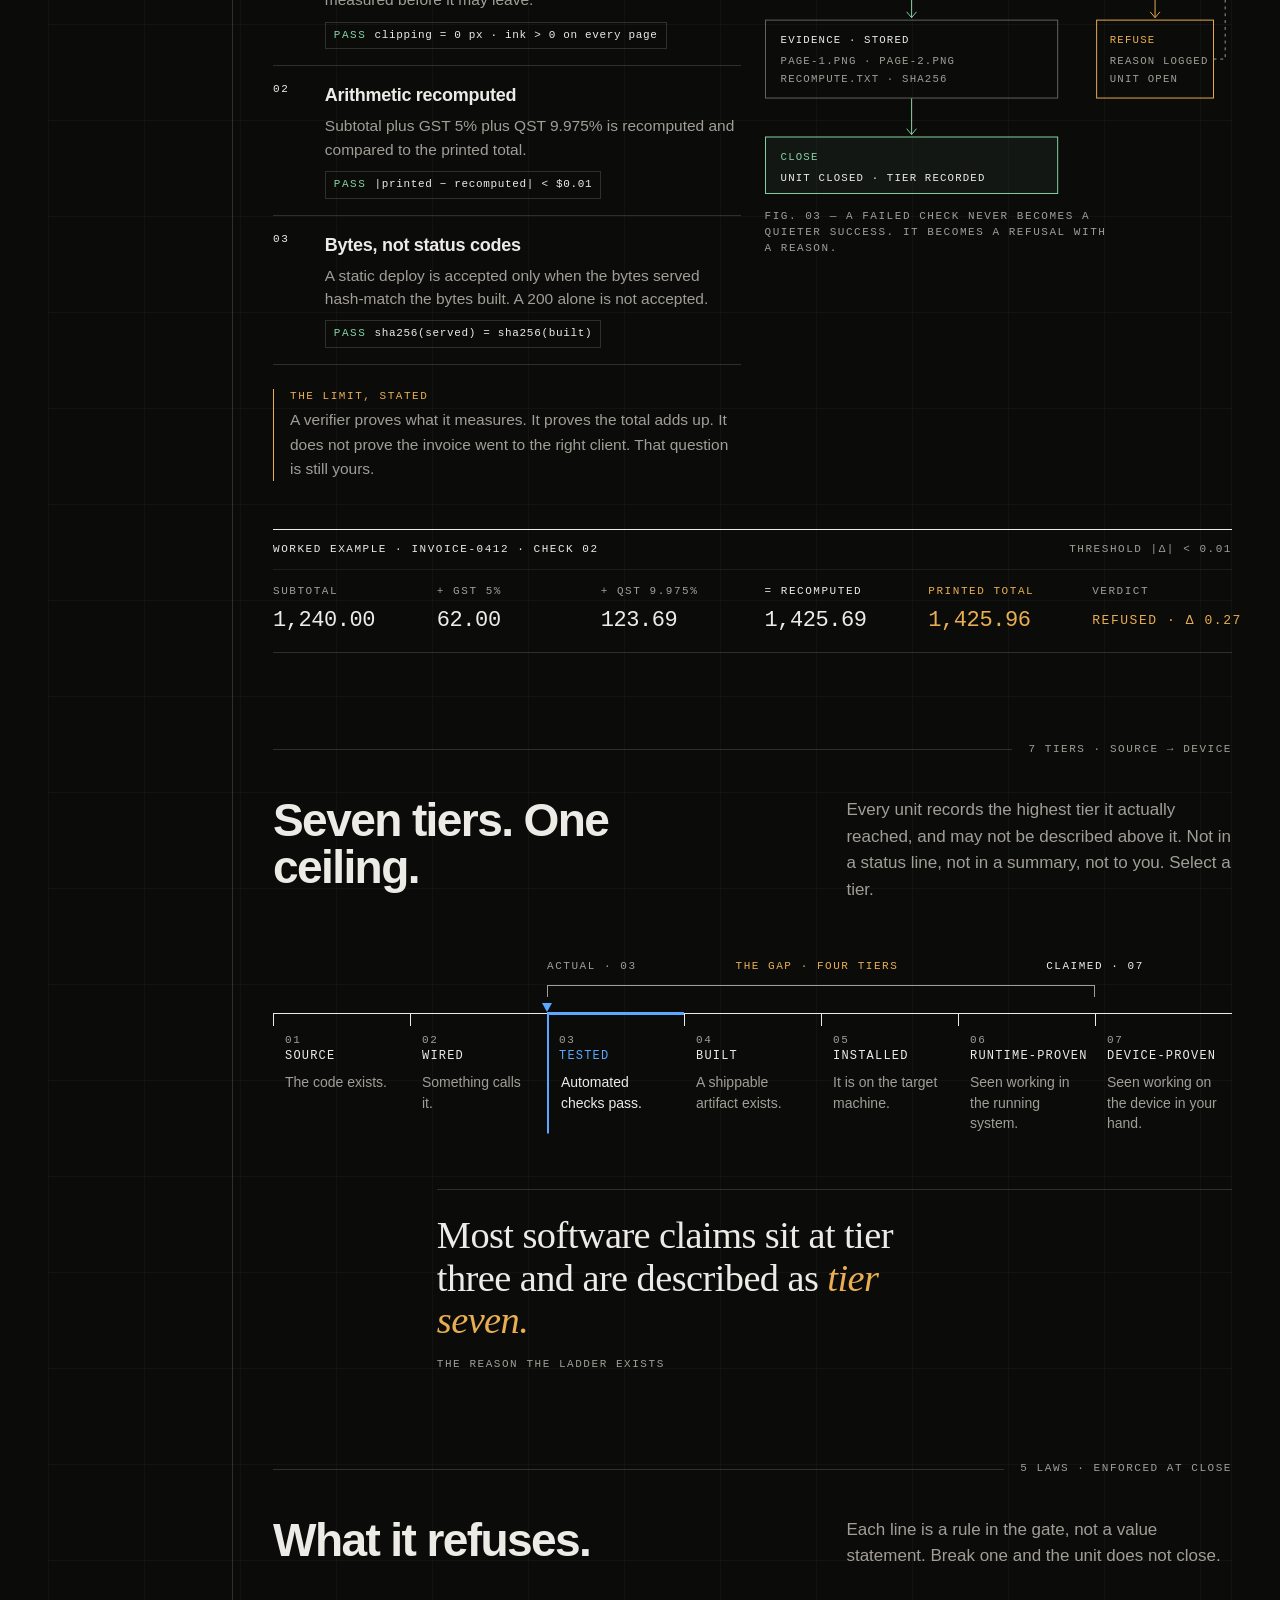
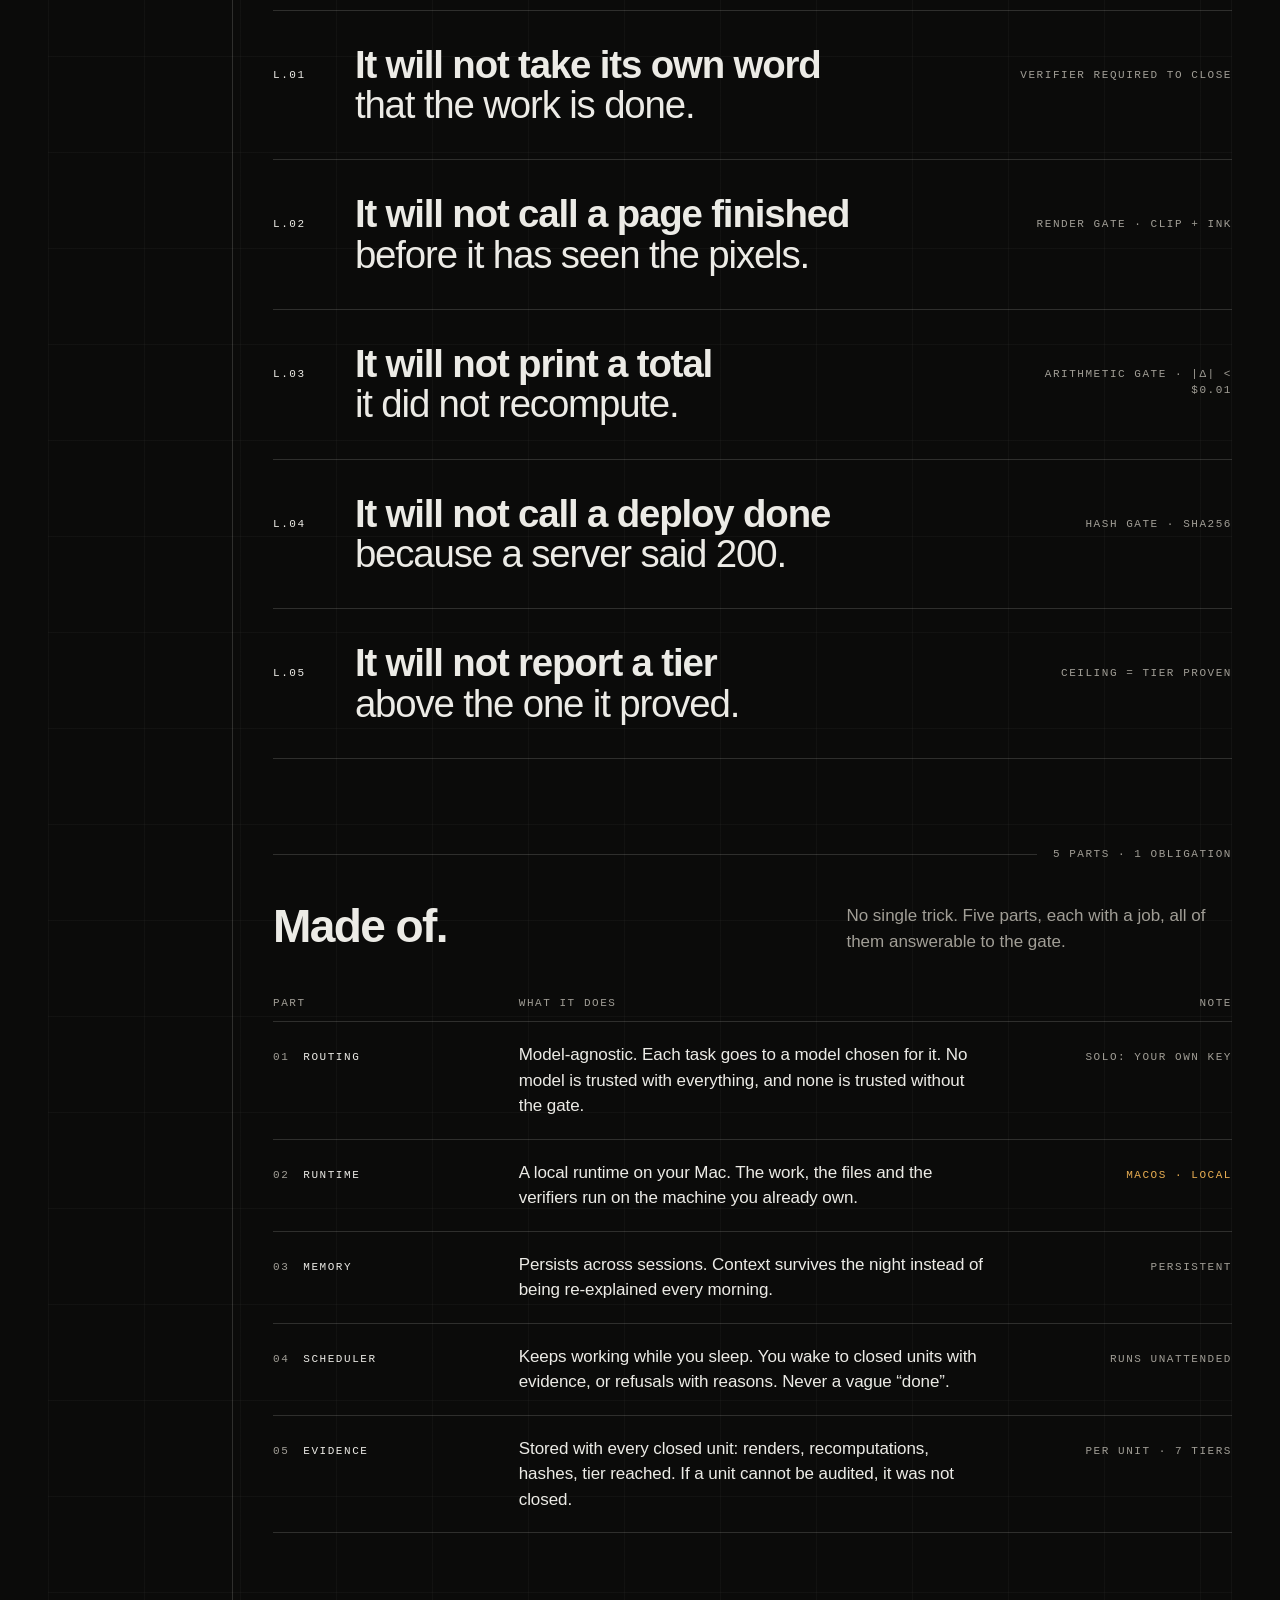
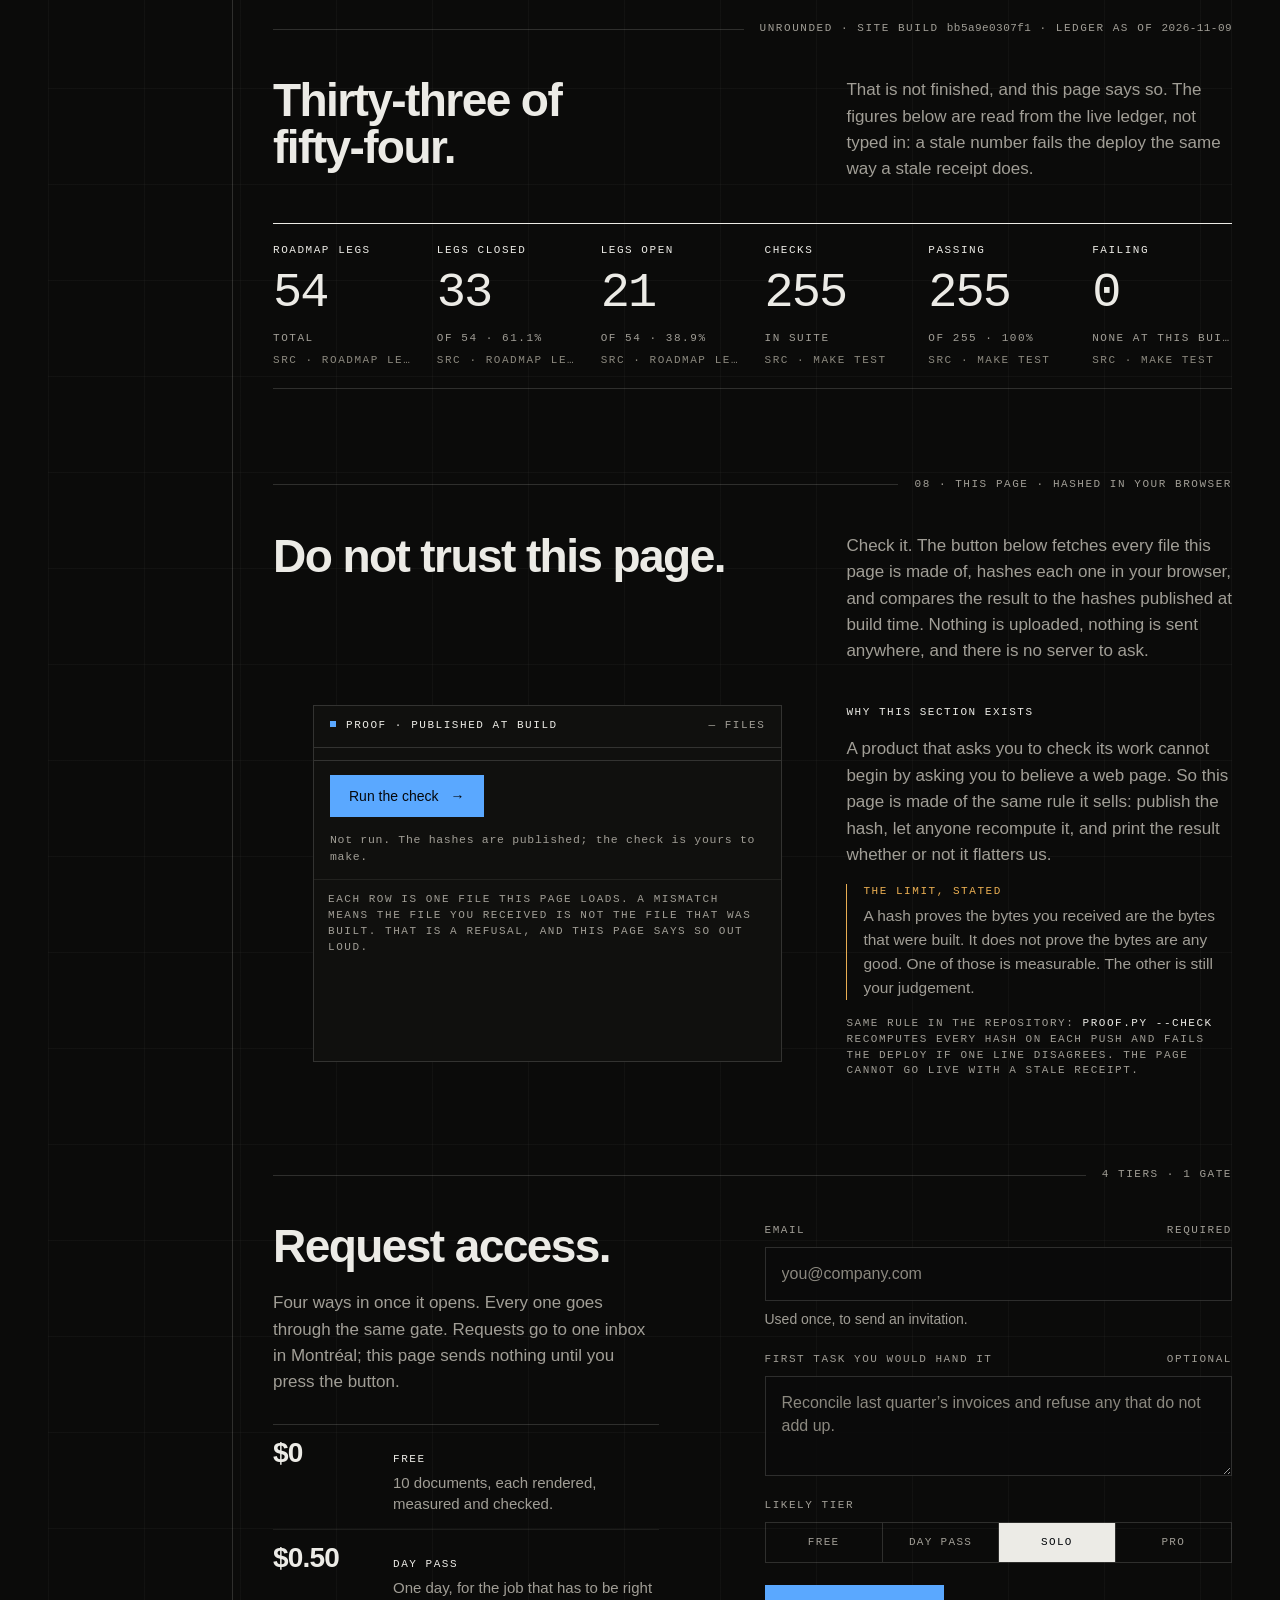
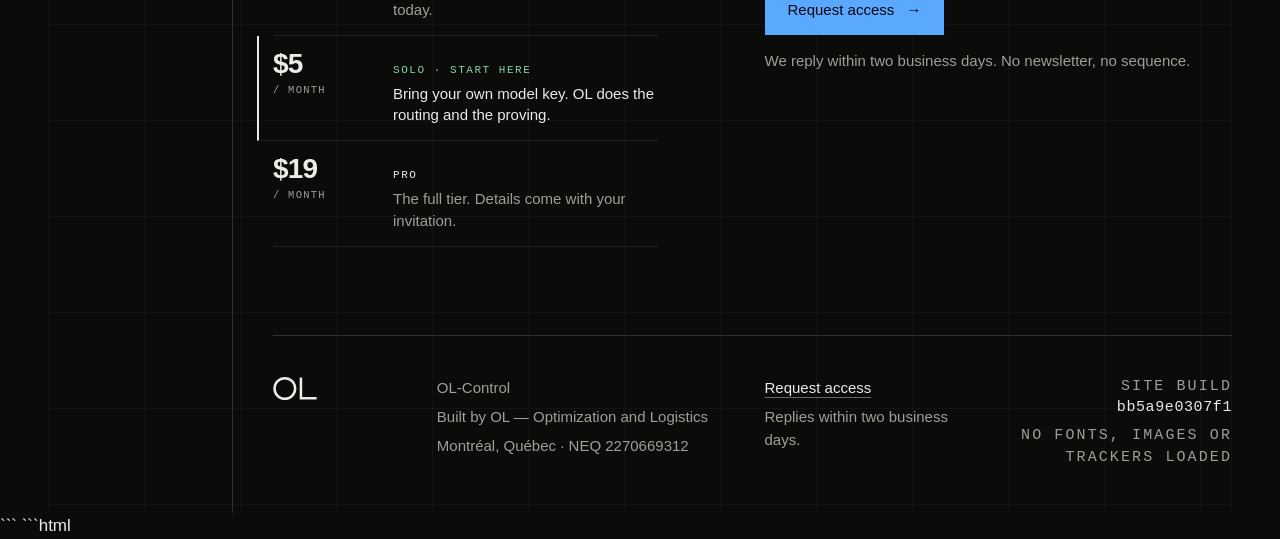
==== commit bb5a9e03: "state: figures follow the ledger — 54 legs / 33 done / 21 open · 61.1% (receipt 04:47:17); B19+B20 l" ====
--- a/index.html
+++ b/index.html
@@ -685,14 +685,14 @@
 <section class="band" id="numbers" aria-labelledby="h-num">
  <div class="g">
   <div class="bh"><i></i><span class="lab">Unrounded · site build <span class="h" id="build-num">—</span> · ledger as of <span class="h" id="fig-at">—</span></span></div>
-  <h2 class="d2 hl" id="h-num"><span class="mask"><span id="fig-h">Thirty‑one of fifty‑two.</span></span></h2>
+  <h2 class="d2 hl" id="h-num"><span class="mask"><span id="fig-h">Thirty‑three of fifty‑four.</span></span></h2>
   <p class="body hr" data-reveal>That is not finished, and this page says so. The figures below are read from the live ledger, not typed in: a stale number fails the deploy the same way a stale receipt does.</p>
   <div class="inst" data-reveal>
-   <div><span class="lab l">Roadmap legs</span><span class="f" id="fig-legs">52</span><span class="lab u">total</span><span class="lab s">src · roadmap ledger</span></div>
-   <div><span class="lab l">Legs closed</span><span class="f" id="fig-done">31</span><span class="lab u">of <span id="fig-total-a">52</span> · <span id="fig-done-pct">59.6</span>%</span><span class="lab s">src · roadmap ledger</span></div>
-   <div><span class="lab l">Legs open</span><span class="f" id="fig-open">21</span><span class="lab u">of <span id="fig-total-b">52</span> · <span id="fig-open-pct">40.4</span>%</span><span class="lab s">src · roadmap ledger</span></div>
-   <div><span class="lab l">Checks</span><span class="f" id="fig-checks">227</span><span class="lab u">in suite</span><span class="lab s">src · make test</span></div>
-   <div><span class="lab l">Passing</span><span class="f" id="fig-pass">227</span><span class="lab u">of <span id="fig-pass-total">227</span> · <span id="fig-pass-pct">100</span>%</span><span class="lab s">src · make test</span></div>
+   <div><span class="lab l">Roadmap legs</span><span class="f" id="fig-legs">54</span><span class="lab u">total</span><span class="lab s">src · roadmap ledger</span></div>
+   <div><span class="lab l">Legs closed</span><span class="f" id="fig-done">33</span><span class="lab u">of <span id="fig-total-a">54</span> · <span id="fig-done-pct">61.1</span>%</span><span class="lab s">src · roadmap ledger</span></div>
+   <div><span class="lab l">Legs open</span><span class="f" id="fig-open">21</span><span class="lab u">of <span id="fig-total-b">54</span> · <span id="fig-open-pct">38.9</span>%</span><span class="lab s">src · roadmap ledger</span></div>
+   <div><span class="lab l">Checks</span><span class="f" id="fig-checks">255</span><span class="lab u">in suite</span><span class="lab s">src · make test</span></div>
+   <div><span class="lab l">Passing</span><span class="f" id="fig-pass">255</span><span class="lab u">of <span id="fig-pass-total">255</span> · <span id="fig-pass-pct">100</span>%</span><span class="lab s">src · make test</span></div>
    <div><span class="lab l">Failing</span><span class="f" id="fig-fail">0</span><span class="lab u">none at this build</span><span class="lab s">src · make test</span></div>
   </div>
  </div>
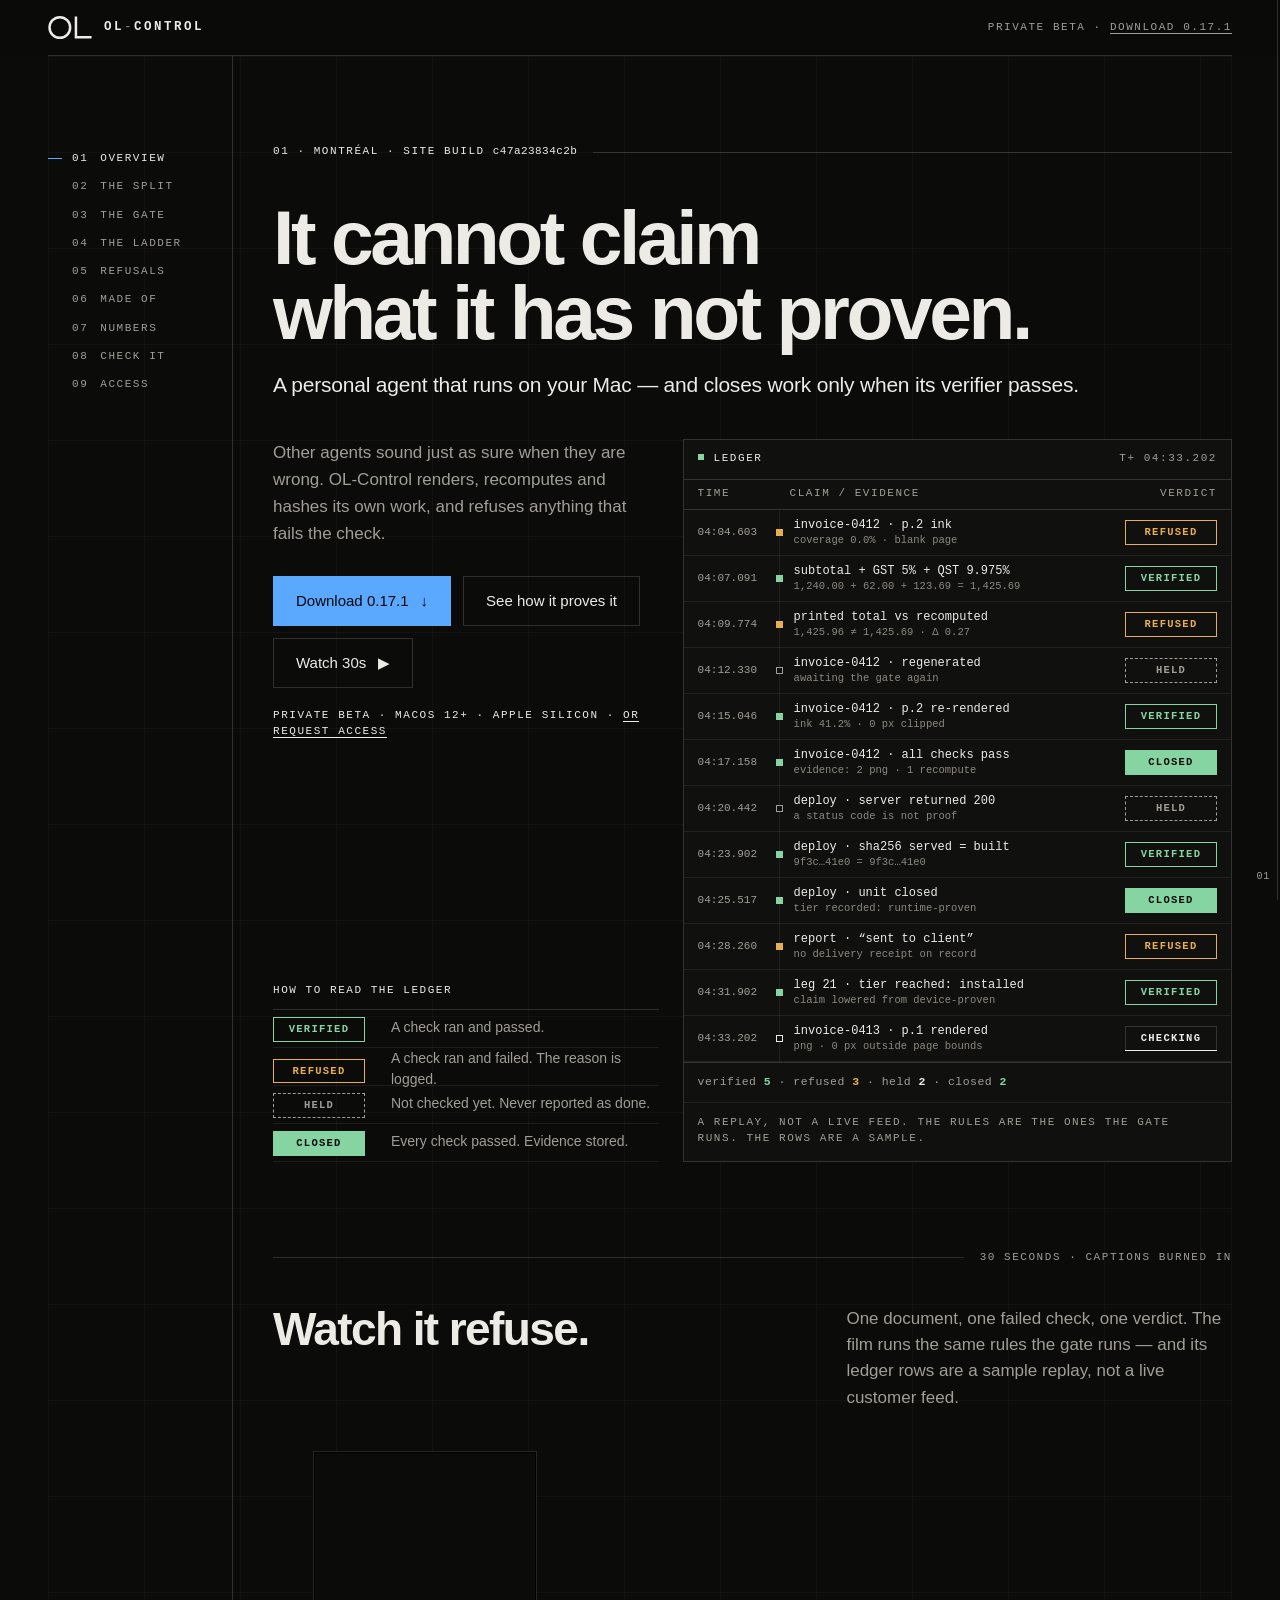
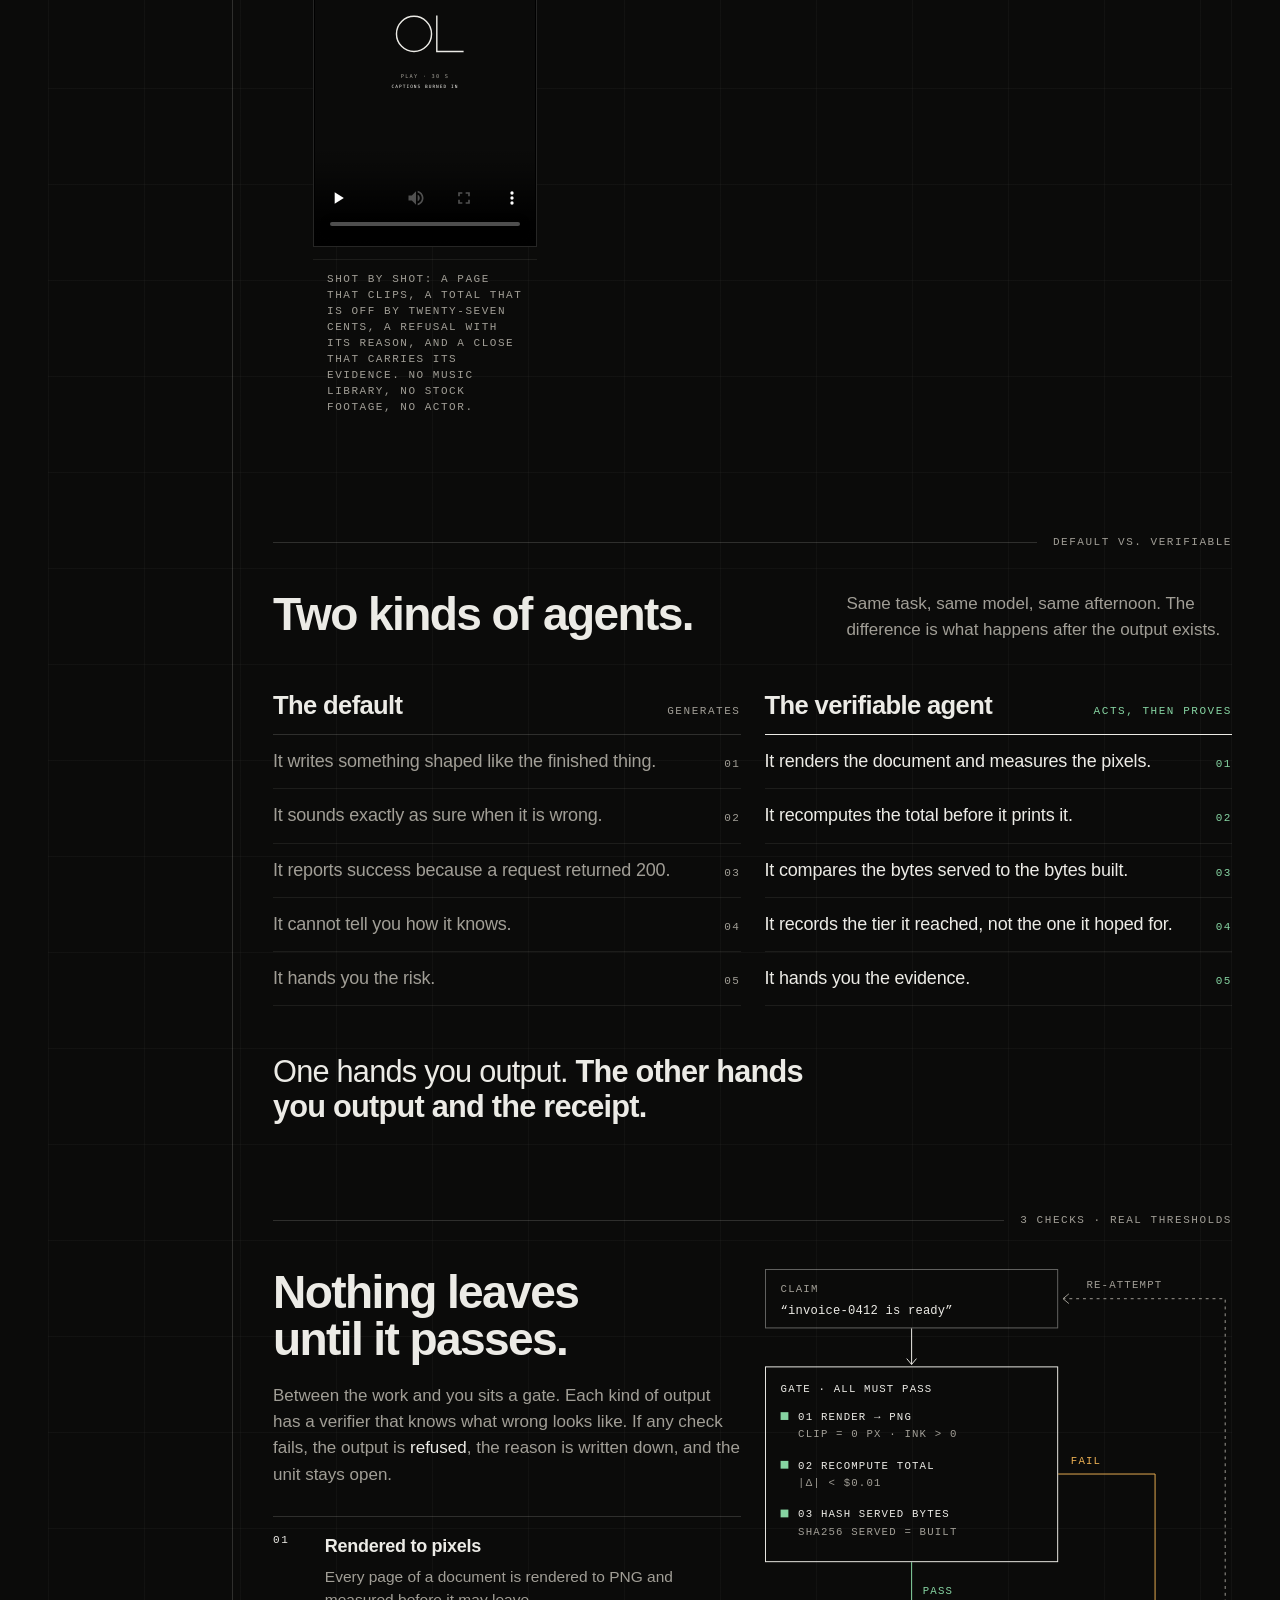
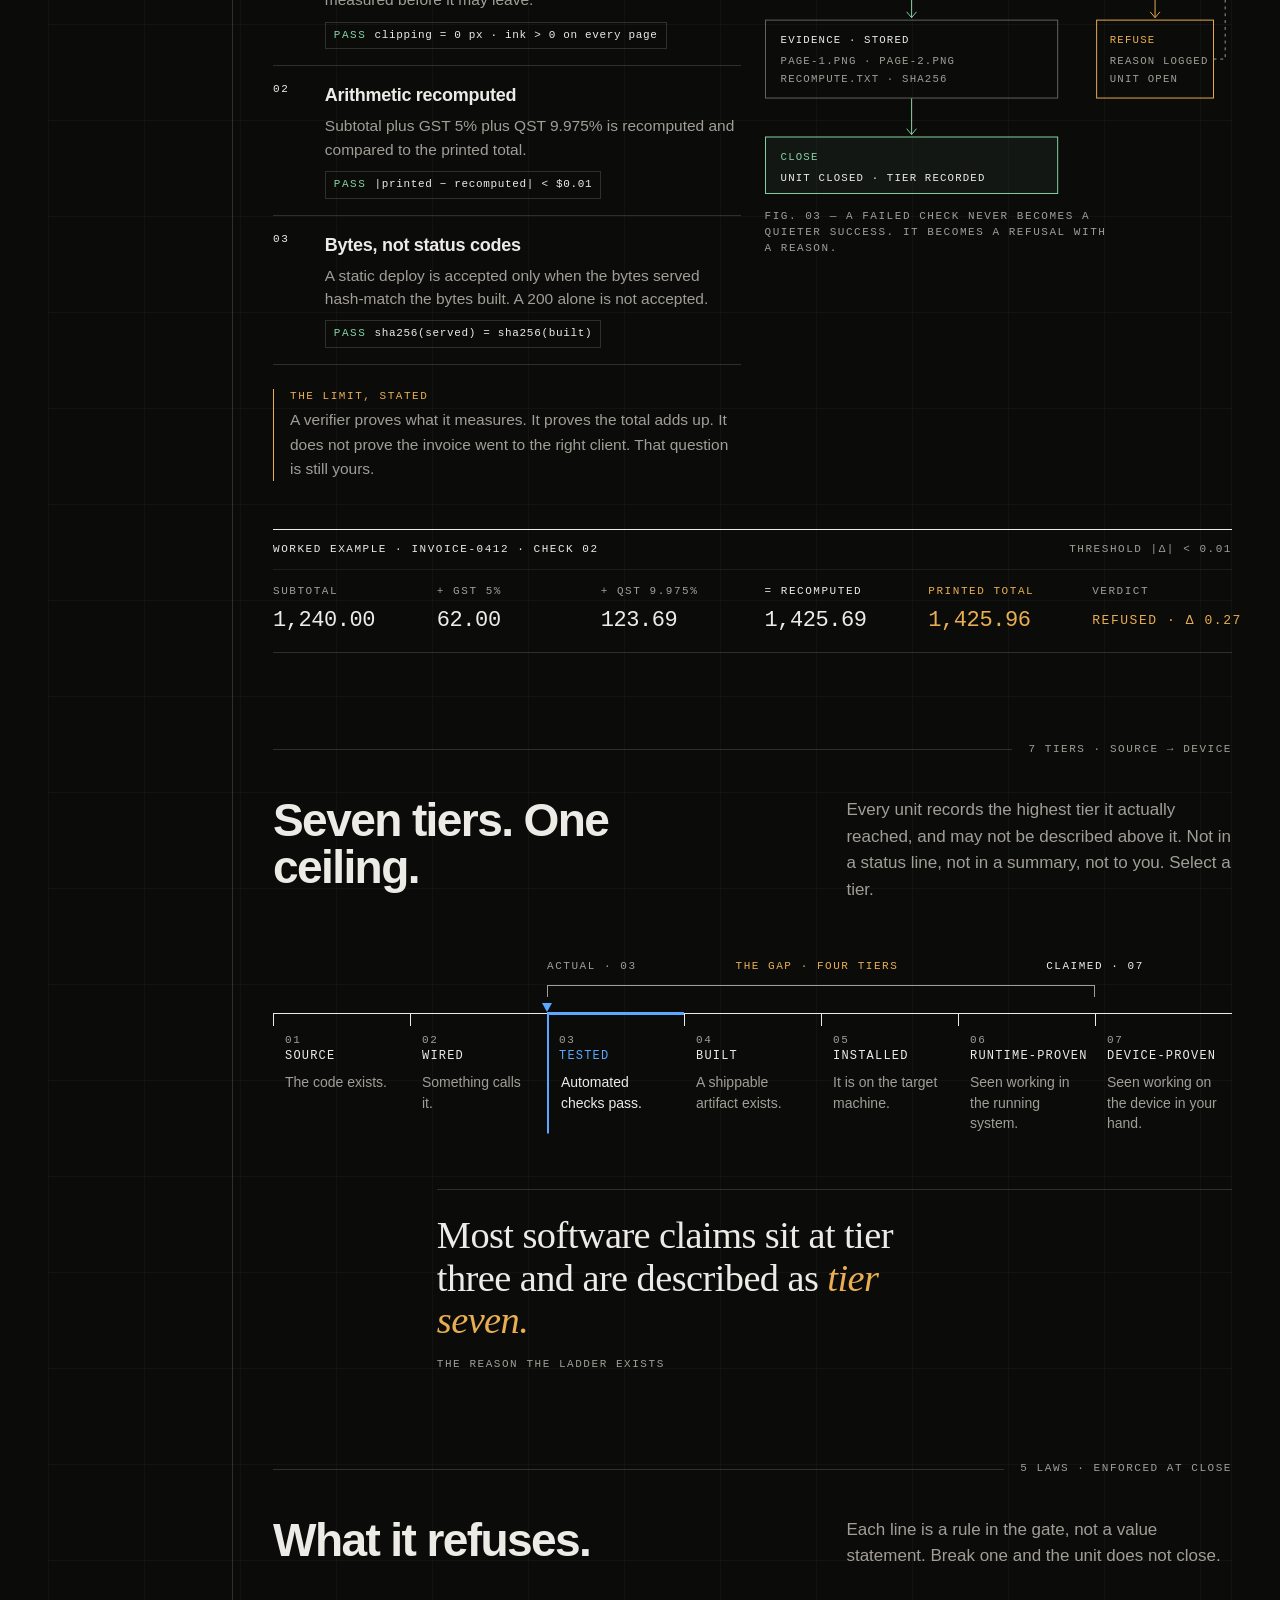
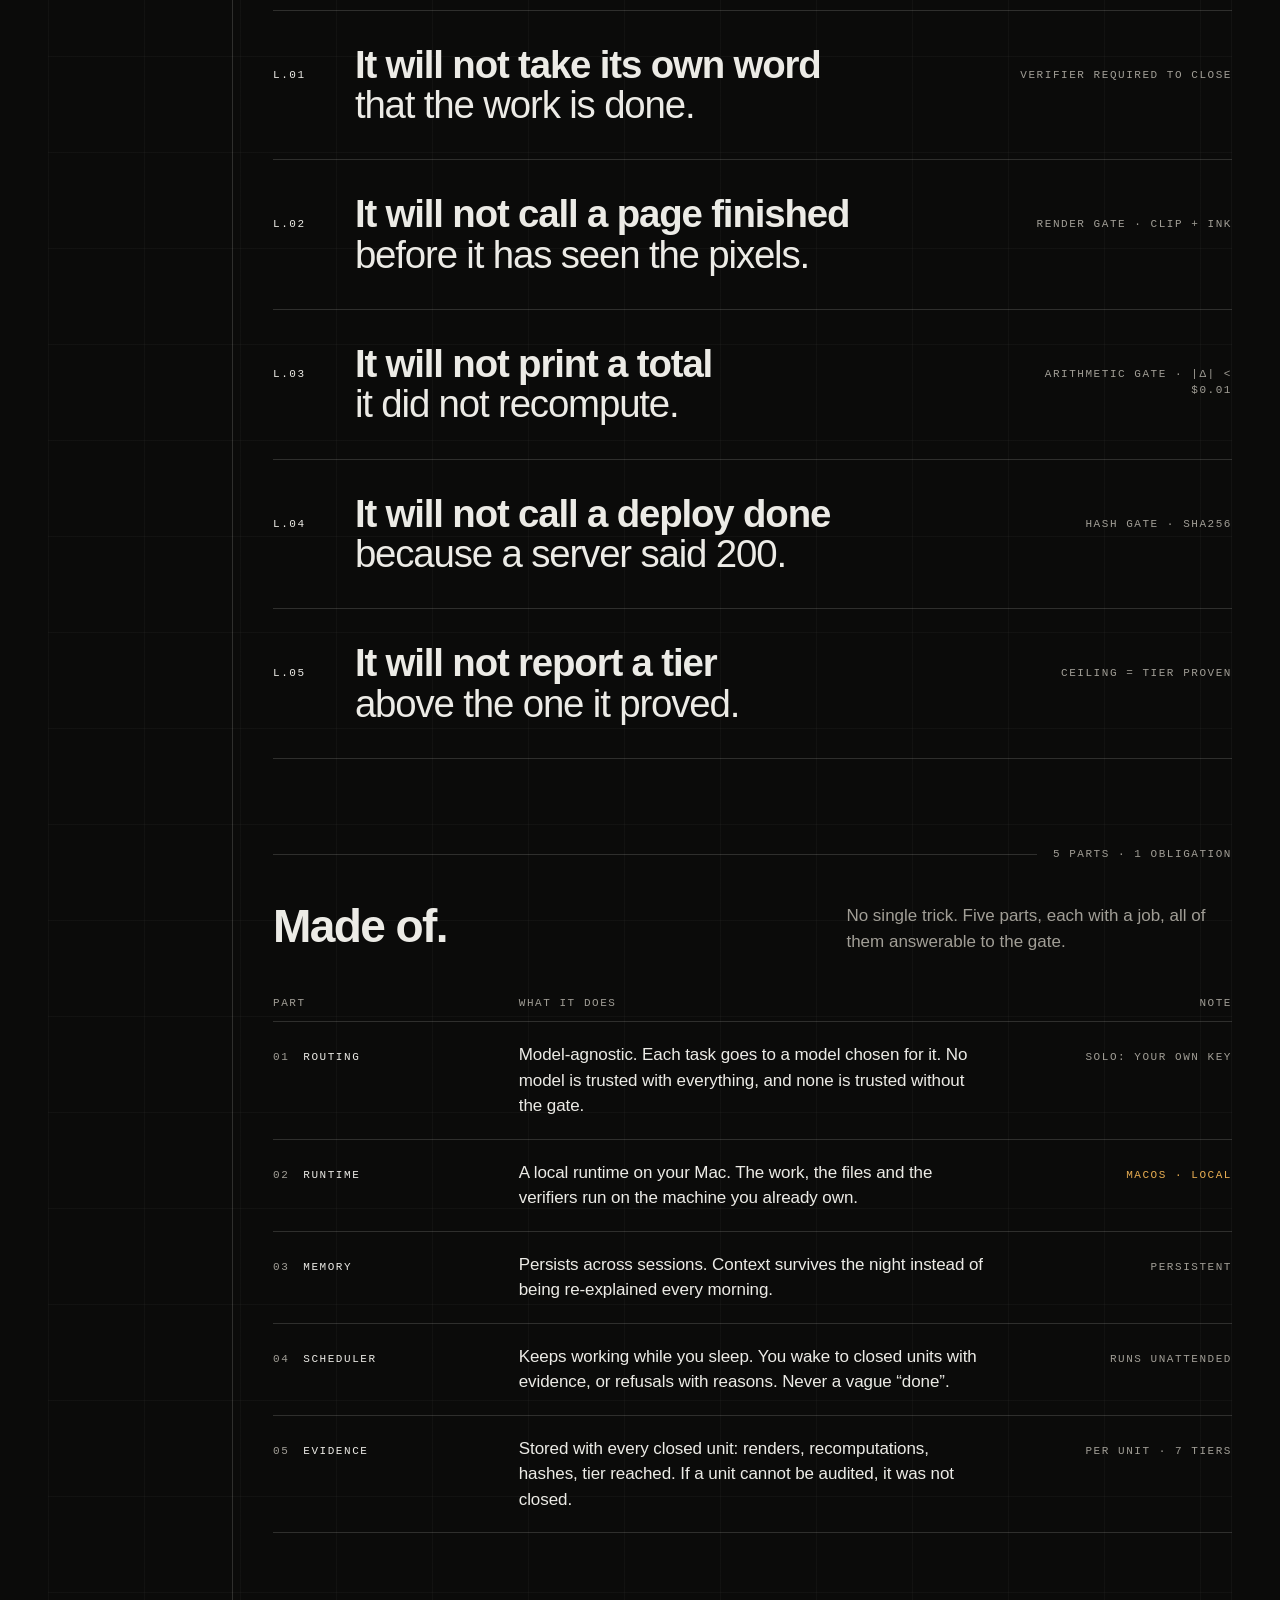
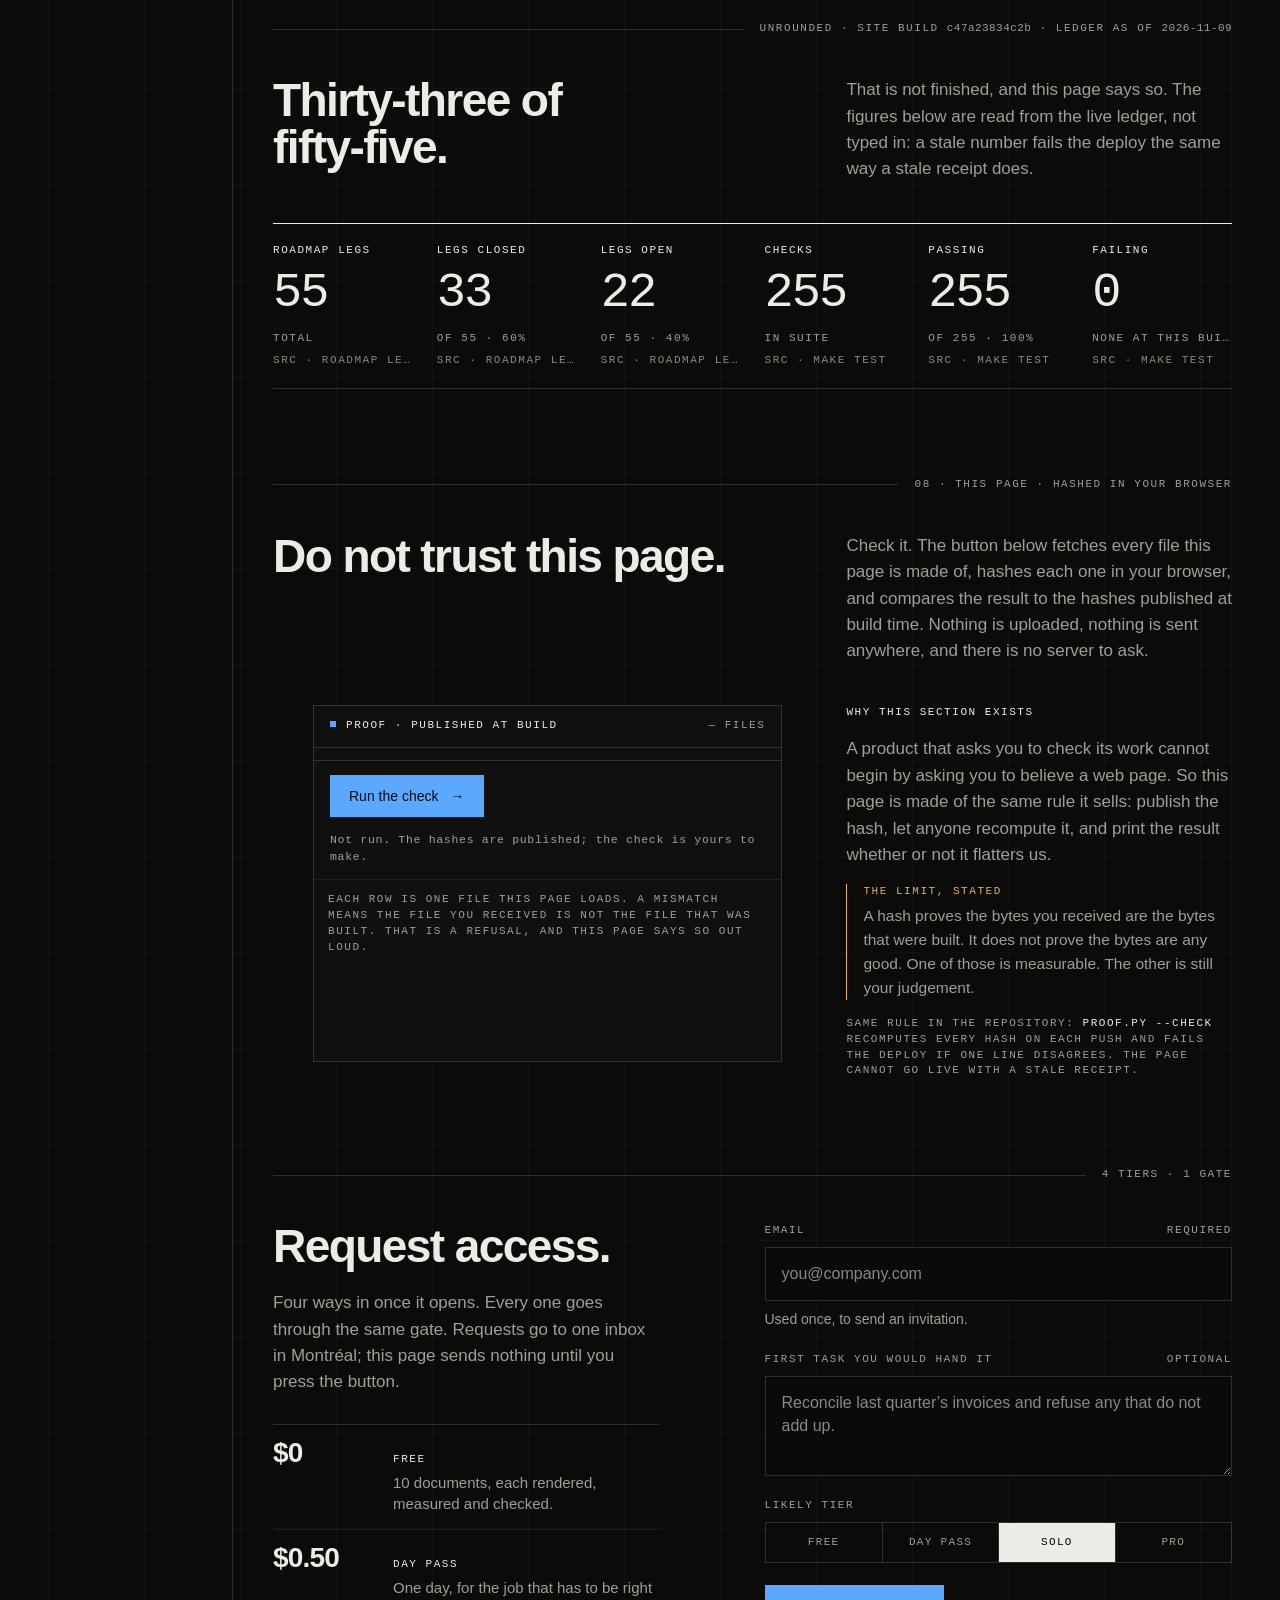
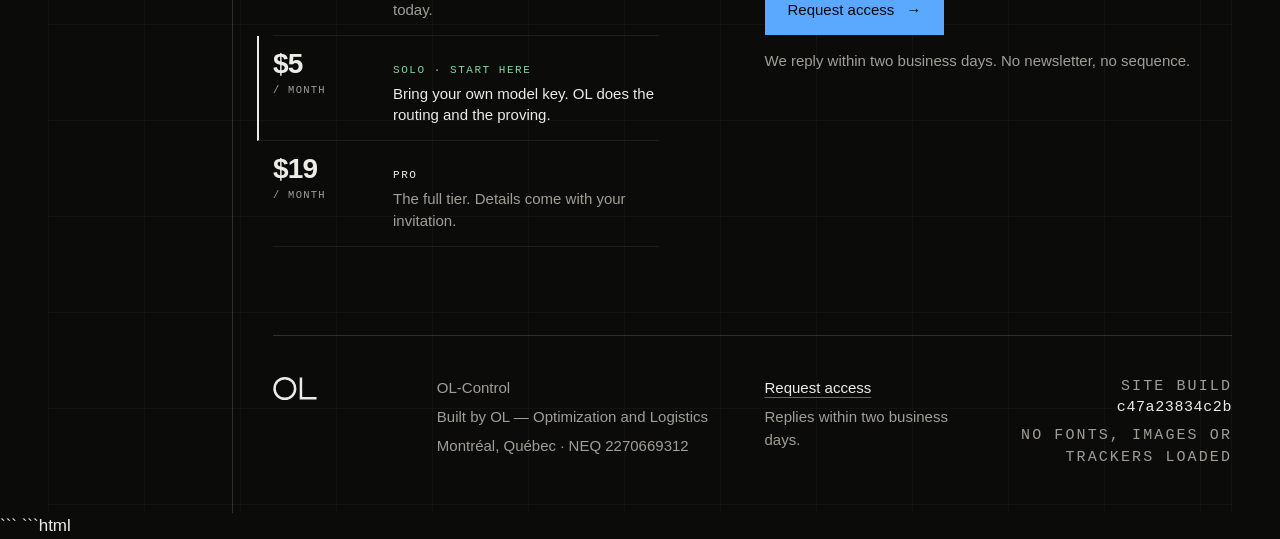
==== commit c47a2383: "state: 55 legs / 33 done / 22 open · 60.0% — B21 added (receipt 05:29:03, 255/255)" ====
--- a/index.html
+++ b/index.html
@@ -685,12 +685,12 @@
 <section class="band" id="numbers" aria-labelledby="h-num">
  <div class="g">
   <div class="bh"><i></i><span class="lab">Unrounded · site build <span class="h" id="build-num">—</span> · ledger as of <span class="h" id="fig-at">—</span></span></div>
-  <h2 class="d2 hl" id="h-num"><span class="mask"><span id="fig-h">Thirty‑three of fifty‑four.</span></span></h2>
+  <h2 class="d2 hl" id="h-num"><span class="mask"><span id="fig-h">Thirty‑three of fifty‑five.</span></span></h2>
   <p class="body hr" data-reveal>That is not finished, and this page says so. The figures below are read from the live ledger, not typed in: a stale number fails the deploy the same way a stale receipt does.</p>
   <div class="inst" data-reveal>
-   <div><span class="lab l">Roadmap legs</span><span class="f" id="fig-legs">54</span><span class="lab u">total</span><span class="lab s">src · roadmap ledger</span></div>
-   <div><span class="lab l">Legs closed</span><span class="f" id="fig-done">33</span><span class="lab u">of <span id="fig-total-a">54</span> · <span id="fig-done-pct">61.1</span>%</span><span class="lab s">src · roadmap ledger</span></div>
-   <div><span class="lab l">Legs open</span><span class="f" id="fig-open">21</span><span class="lab u">of <span id="fig-total-b">54</span> · <span id="fig-open-pct">38.9</span>%</span><span class="lab s">src · roadmap ledger</span></div>
+   <div><span class="lab l">Roadmap legs</span><span class="f" id="fig-legs">55</span><span class="lab u">total</span><span class="lab s">src · roadmap ledger</span></div>
+   <div><span class="lab l">Legs closed</span><span class="f" id="fig-done">33</span><span class="lab u">of <span id="fig-total-a">55</span> · <span id="fig-done-pct">60</span>%</span><span class="lab s">src · roadmap ledger</span></div>
+   <div><span class="lab l">Legs open</span><span class="f" id="fig-open">22</span><span class="lab u">of <span id="fig-total-b">55</span> · <span id="fig-open-pct">40</span>%</span><span class="lab s">src · roadmap ledger</span></div>
    <div><span class="lab l">Checks</span><span class="f" id="fig-checks">255</span><span class="lab u">in suite</span><span class="lab s">src · make test</span></div>
    <div><span class="lab l">Passing</span><span class="f" id="fig-pass">255</span><span class="lab u">of <span id="fig-pass-total">255</span> · <span id="fig-pass-pct">100</span>%</span><span class="lab s">src · make test</span></div>
    <div><span class="lab l">Failing</span><span class="f" id="fig-fail">0</span><span class="lab u">none at this build</span><span class="lab s">src · make test</span></div>
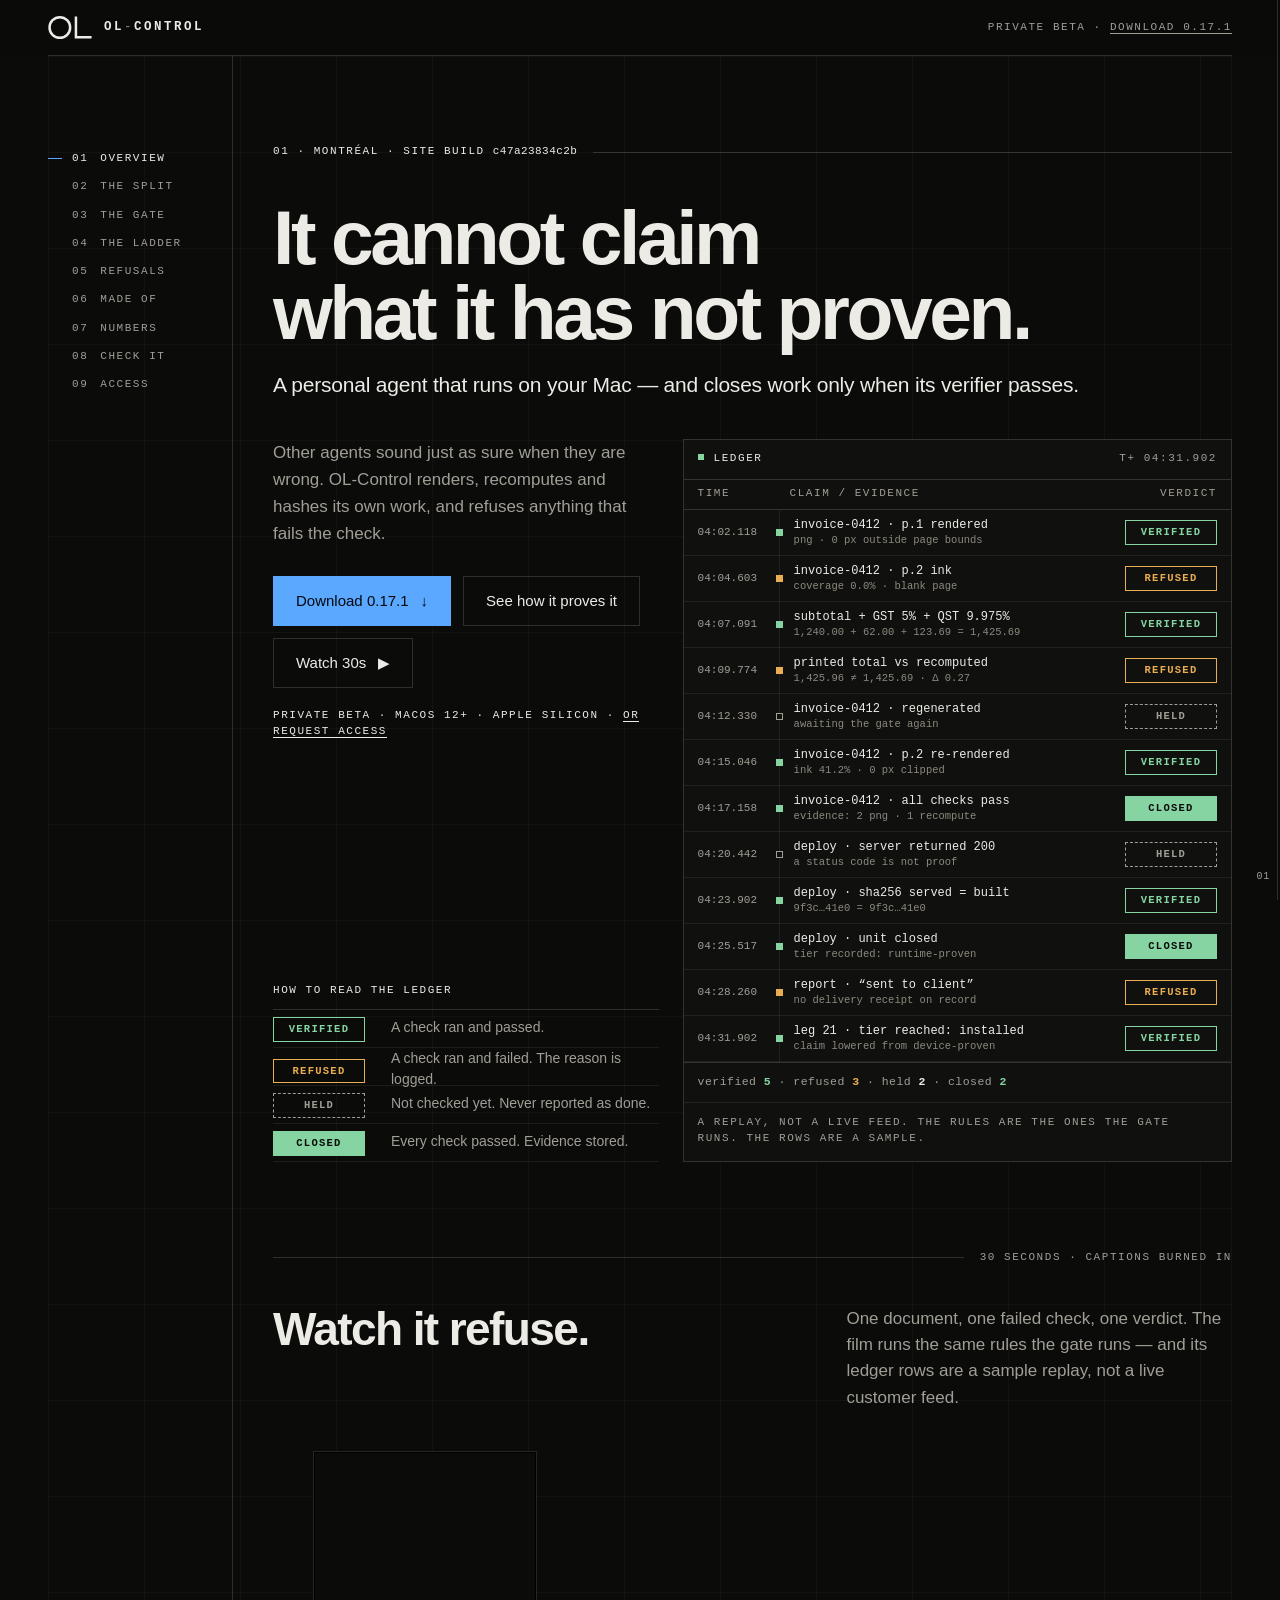
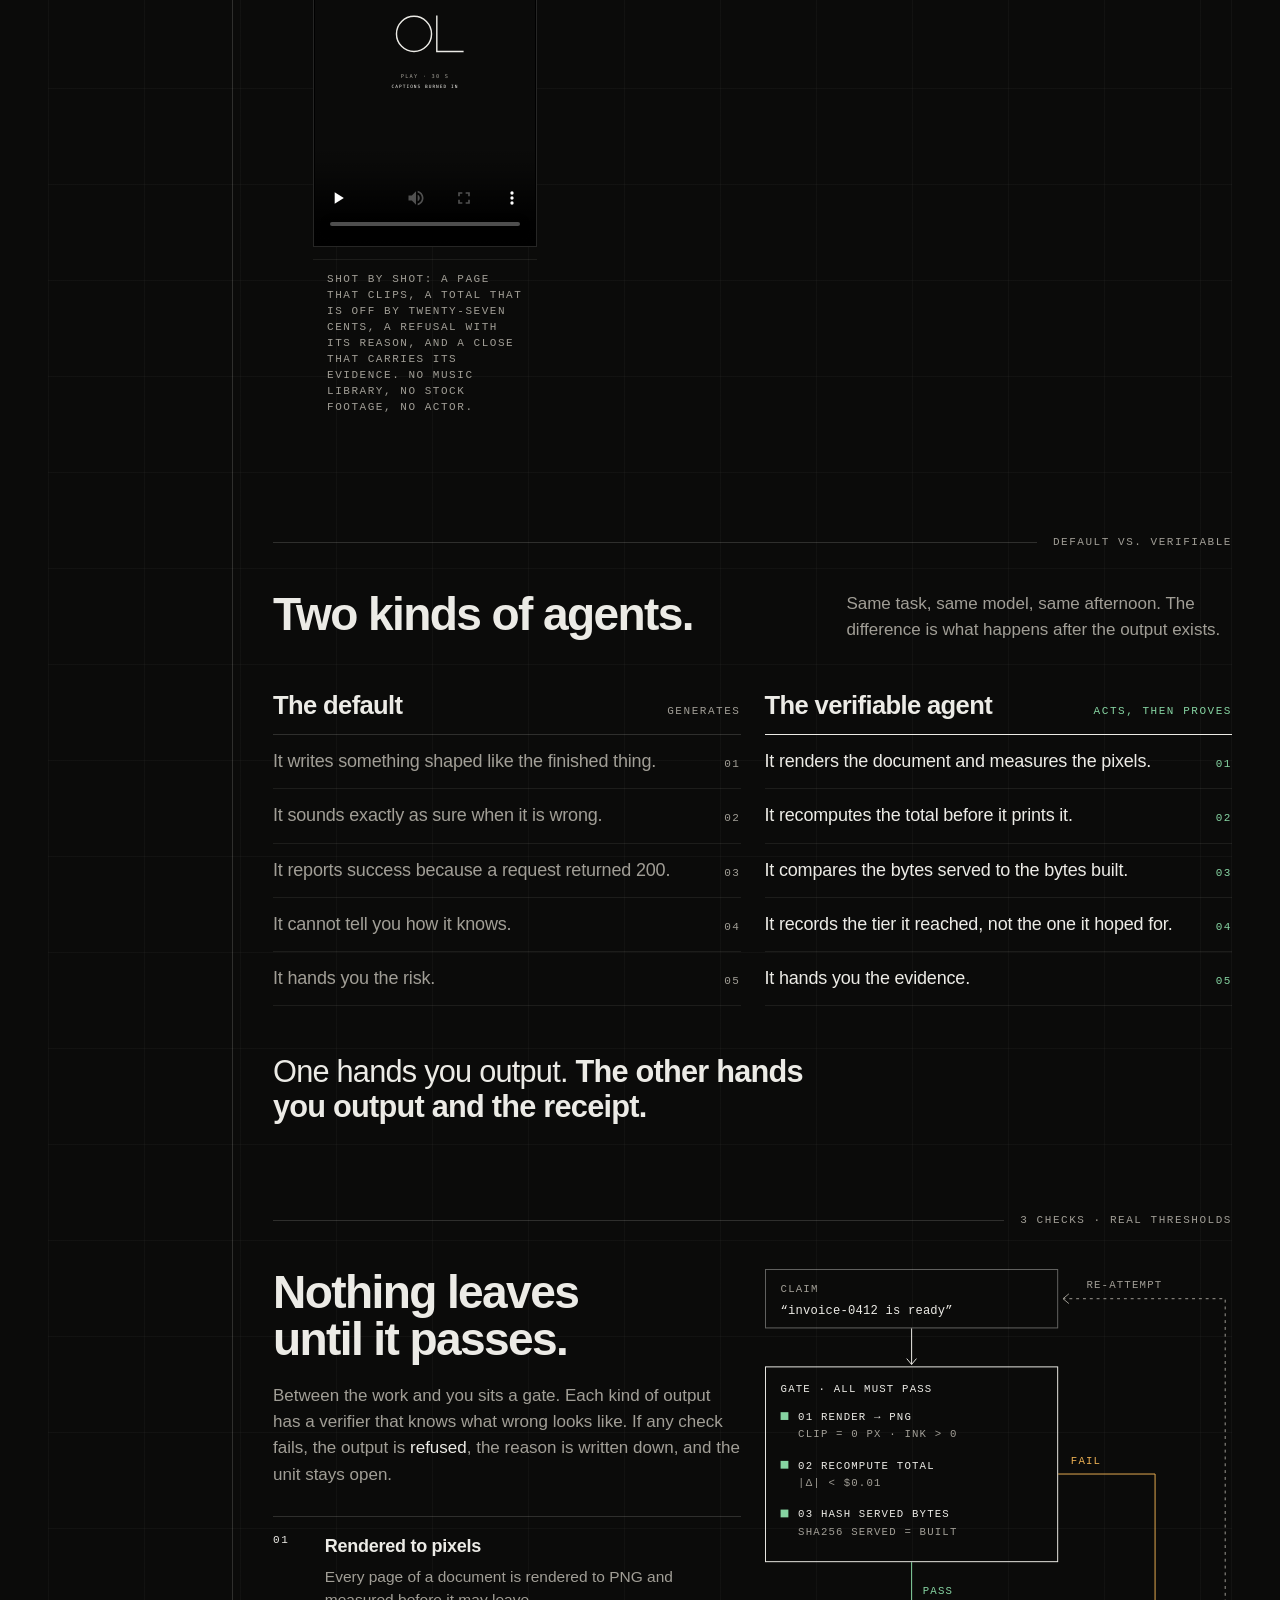
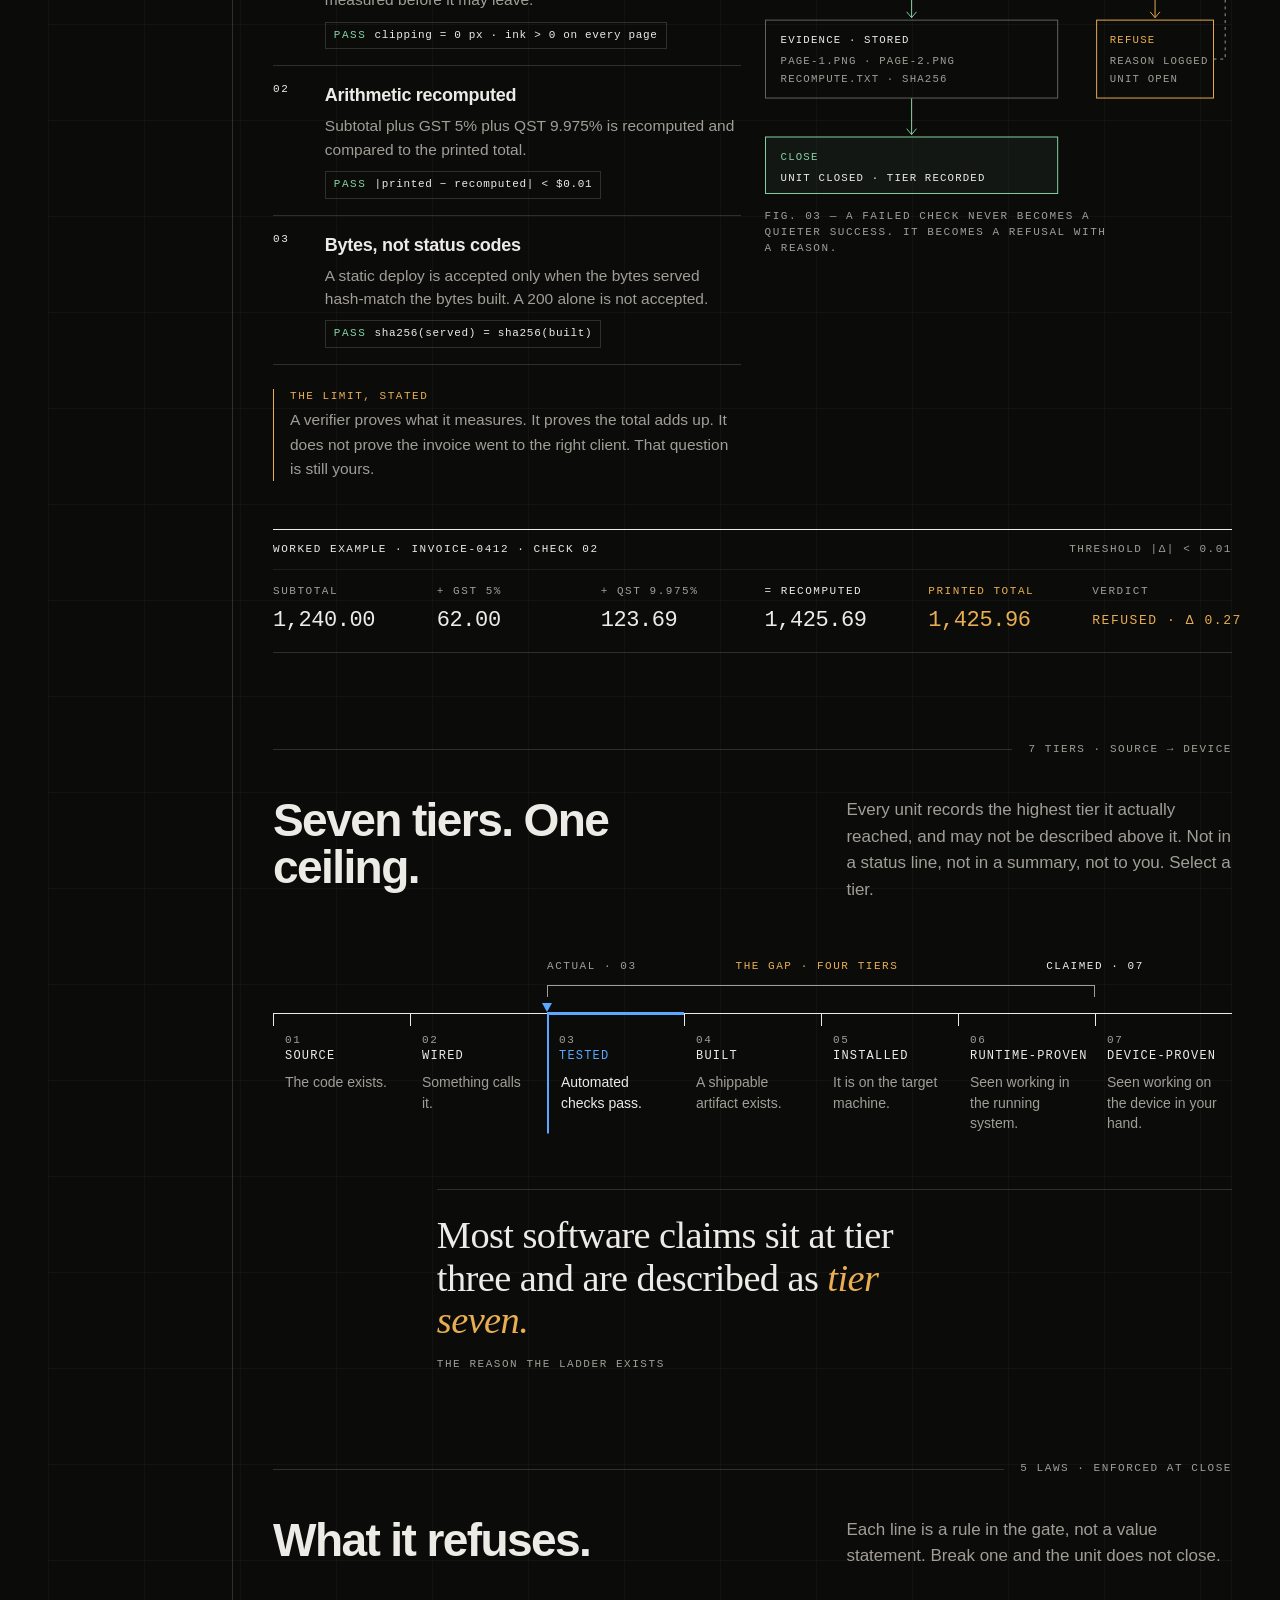
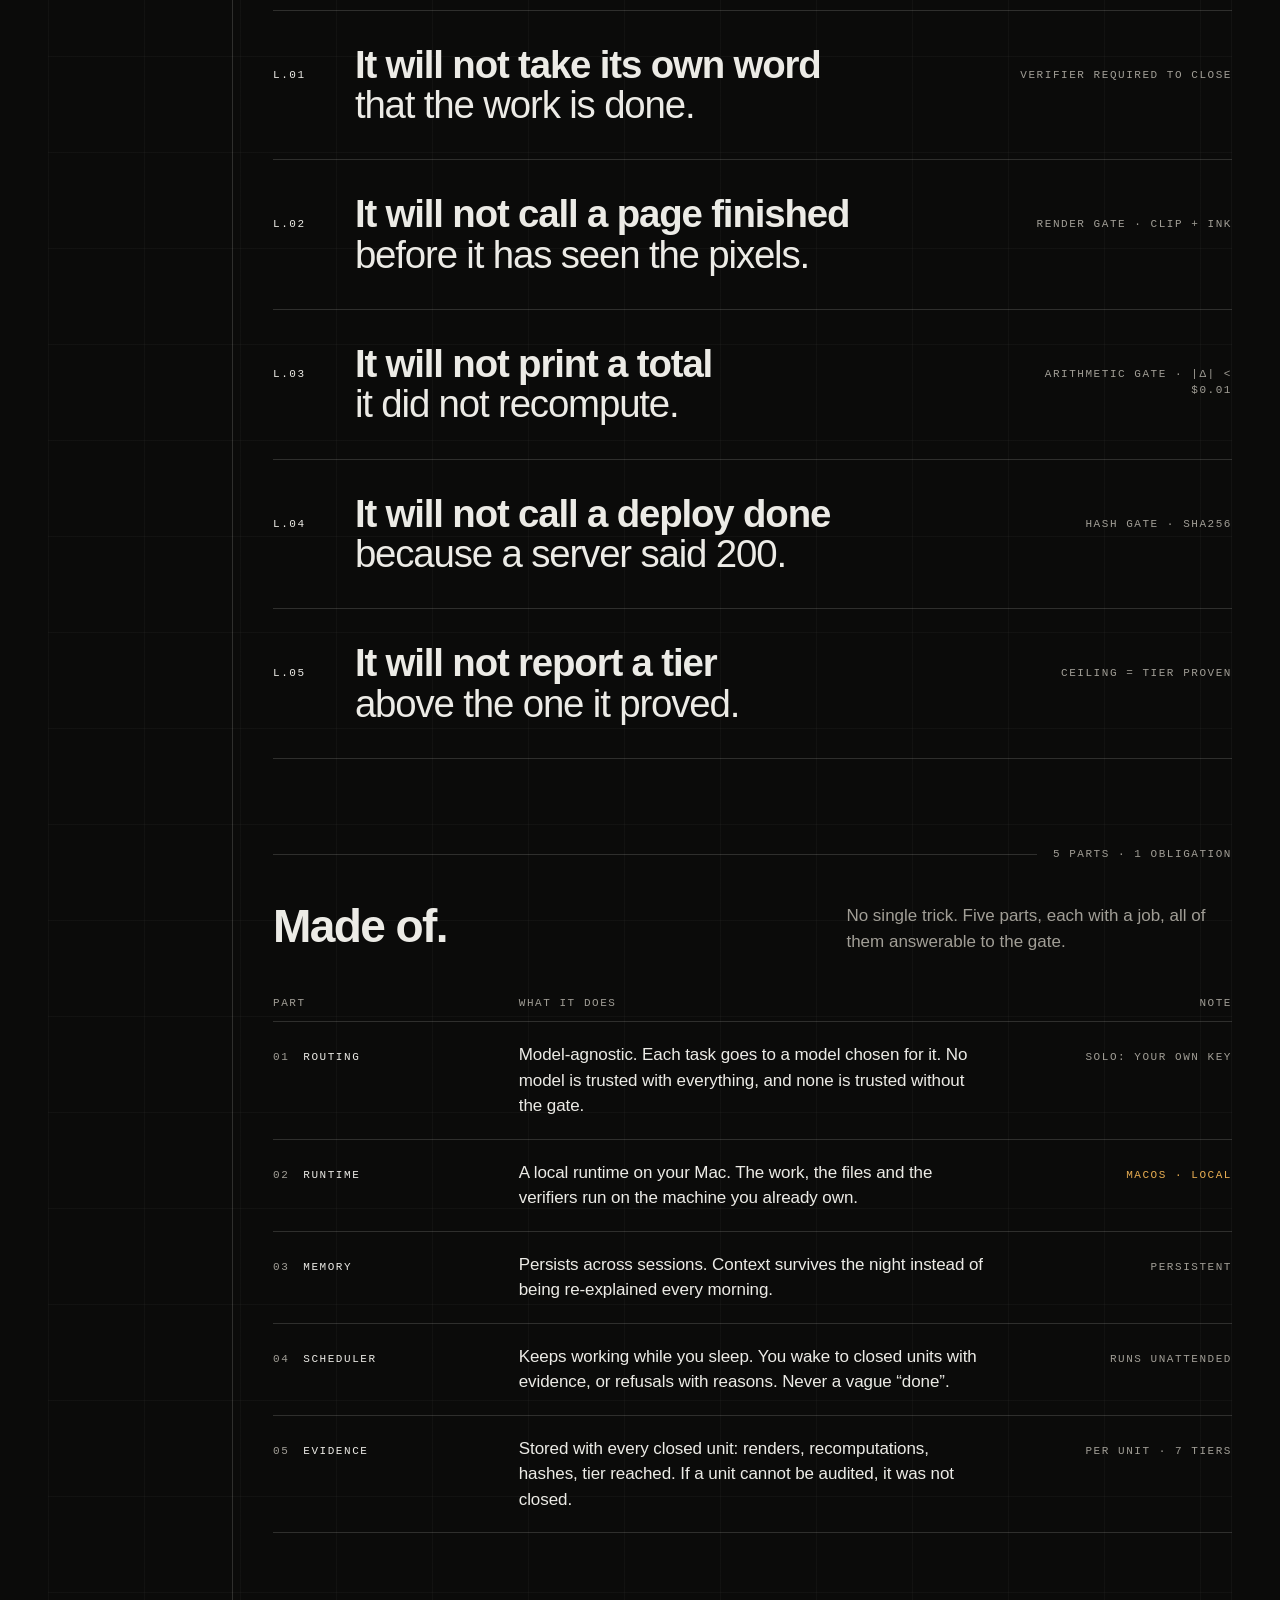
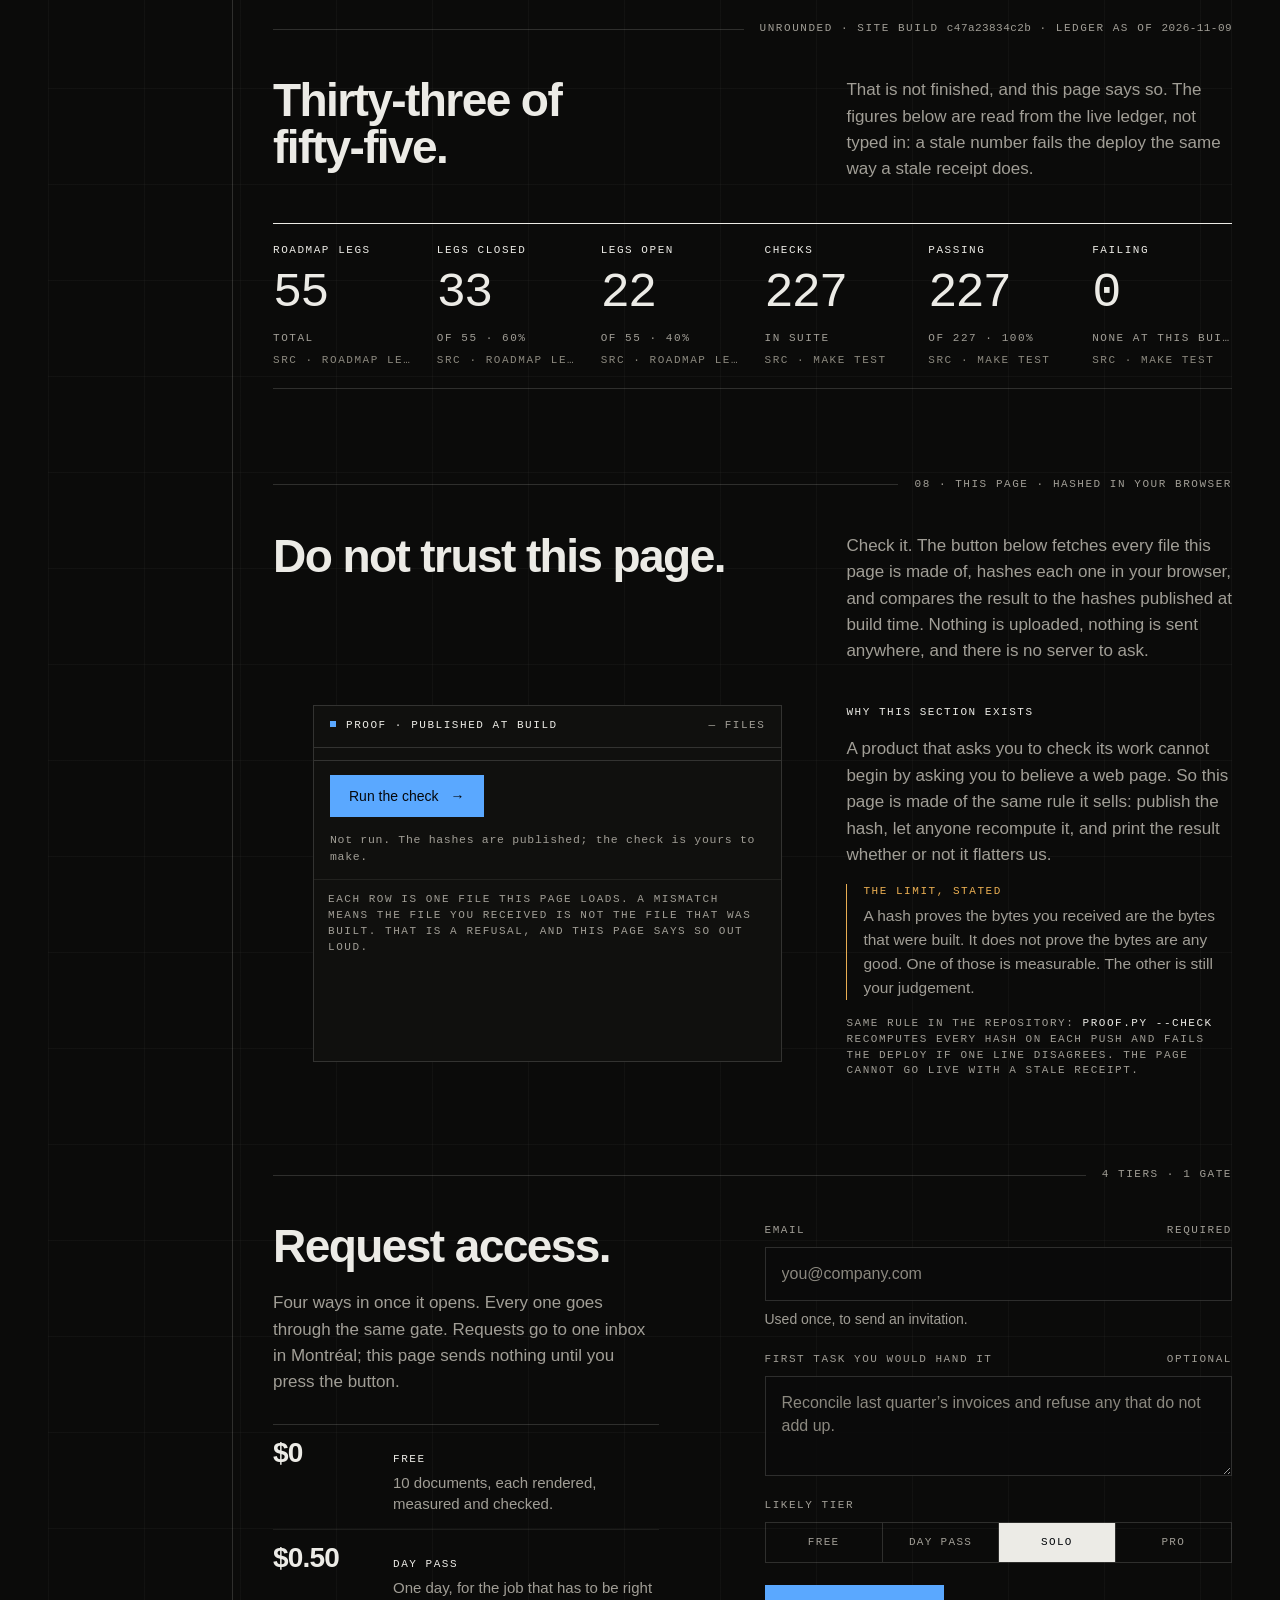
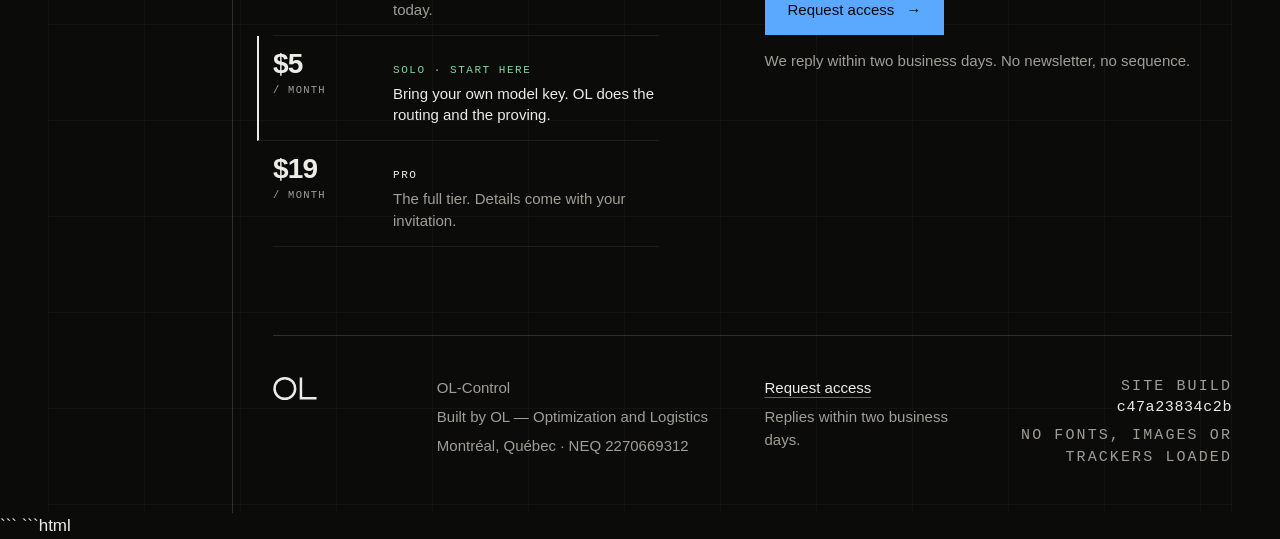
==== commit 8ee85e96: "state: checks 255->227 (receipt 06:21:46, 227/227 exit 0); figures held 55/33/22 60.0%" ====
--- a/index.html
+++ b/index.html
@@ -691,8 +691,8 @@
    <div><span class="lab l">Roadmap legs</span><span class="f" id="fig-legs">55</span><span class="lab u">total</span><span class="lab s">src · roadmap ledger</span></div>
    <div><span class="lab l">Legs closed</span><span class="f" id="fig-done">33</span><span class="lab u">of <span id="fig-total-a">55</span> · <span id="fig-done-pct">60</span>%</span><span class="lab s">src · roadmap ledger</span></div>
    <div><span class="lab l">Legs open</span><span class="f" id="fig-open">22</span><span class="lab u">of <span id="fig-total-b">55</span> · <span id="fig-open-pct">40</span>%</span><span class="lab s">src · roadmap ledger</span></div>
-   <div><span class="lab l">Checks</span><span class="f" id="fig-checks">255</span><span class="lab u">in suite</span><span class="lab s">src · make test</span></div>
-   <div><span class="lab l">Passing</span><span class="f" id="fig-pass">255</span><span class="lab u">of <span id="fig-pass-total">255</span> · <span id="fig-pass-pct">100</span>%</span><span class="lab s">src · make test</span></div>
+   <div><span class="lab l">Checks</span><span class="f" id="fig-checks">227</span><span class="lab u">in suite</span><span class="lab s">src · make test</span></div>
+   <div><span class="lab l">Passing</span><span class="f" id="fig-pass">227</span><span class="lab u">of <span id="fig-pass-total">227</span> · <span id="fig-pass-pct">100</span>%</span><span class="lab s">src · make test</span></div>
    <div><span class="lab l">Failing</span><span class="f" id="fig-fail">0</span><span class="lab u">none at this build</span><span class="lab s">src · make test</span></div>
   </div>
  </div>
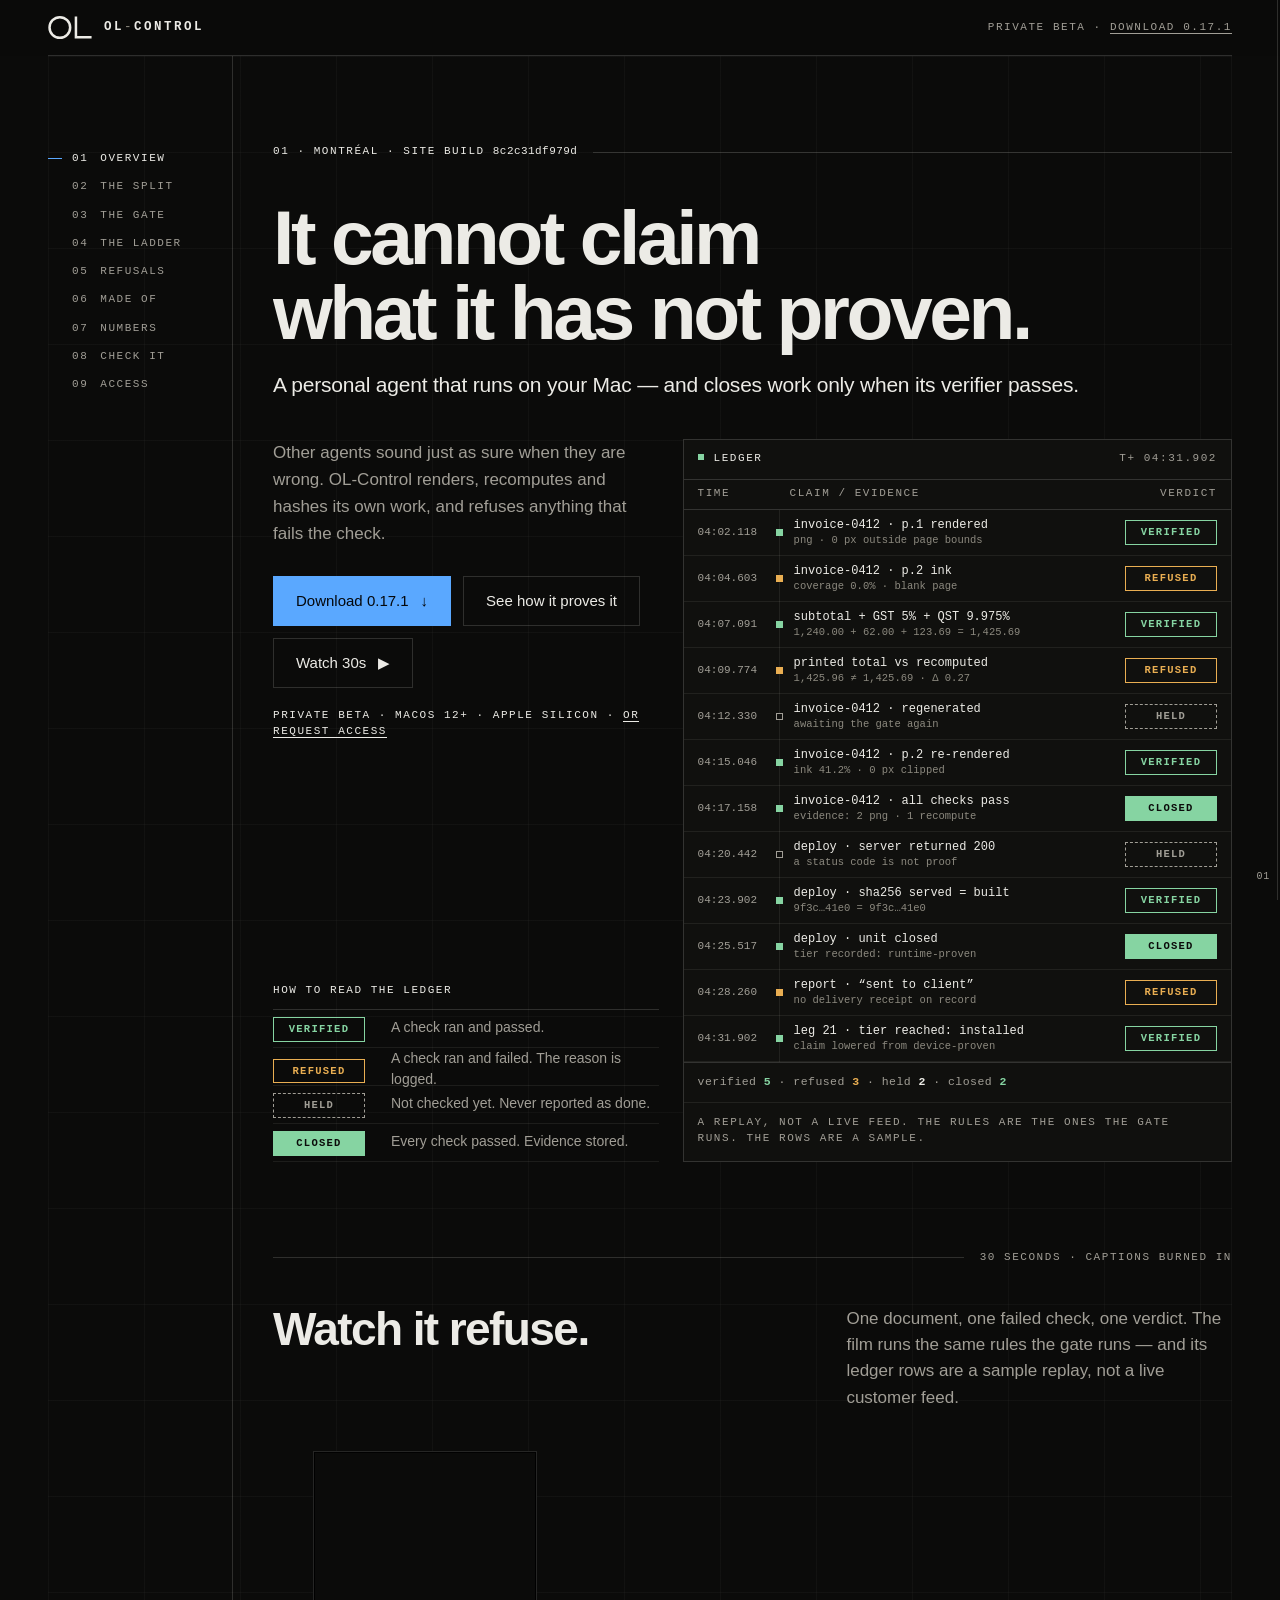
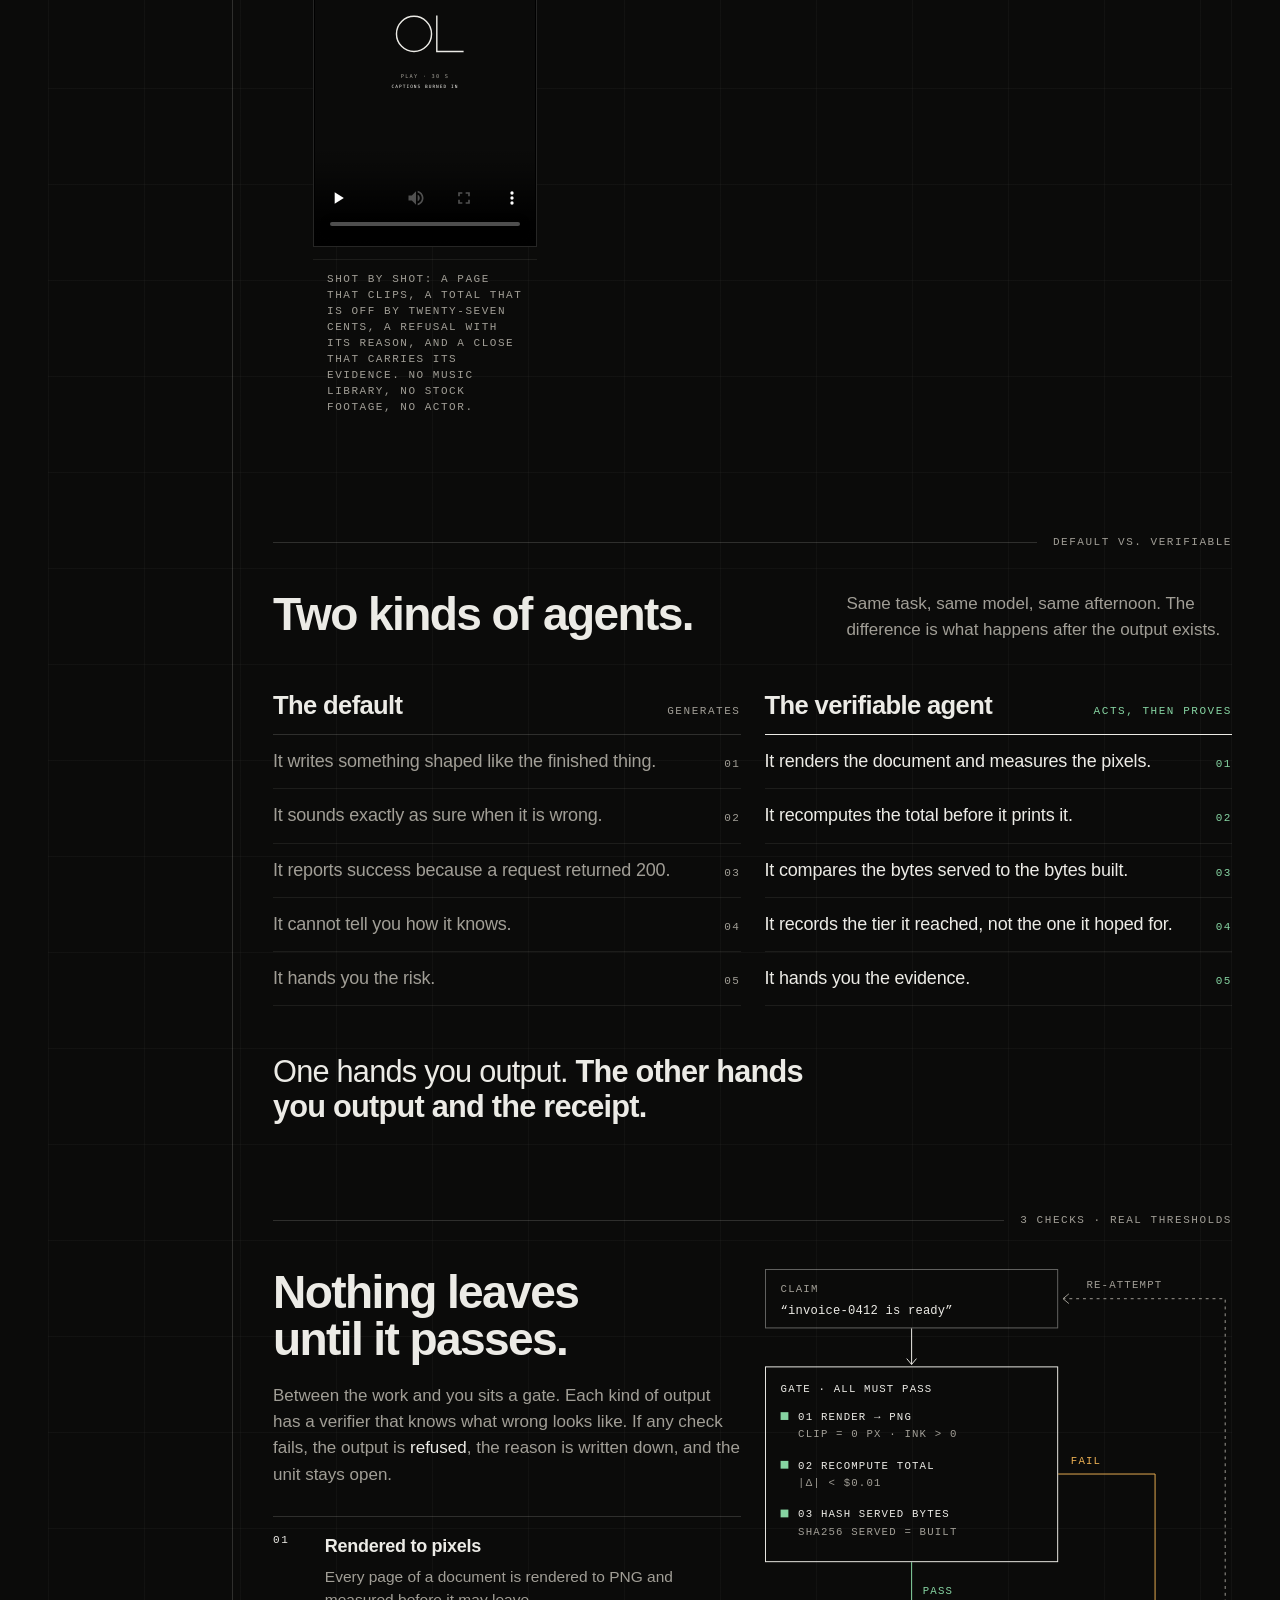
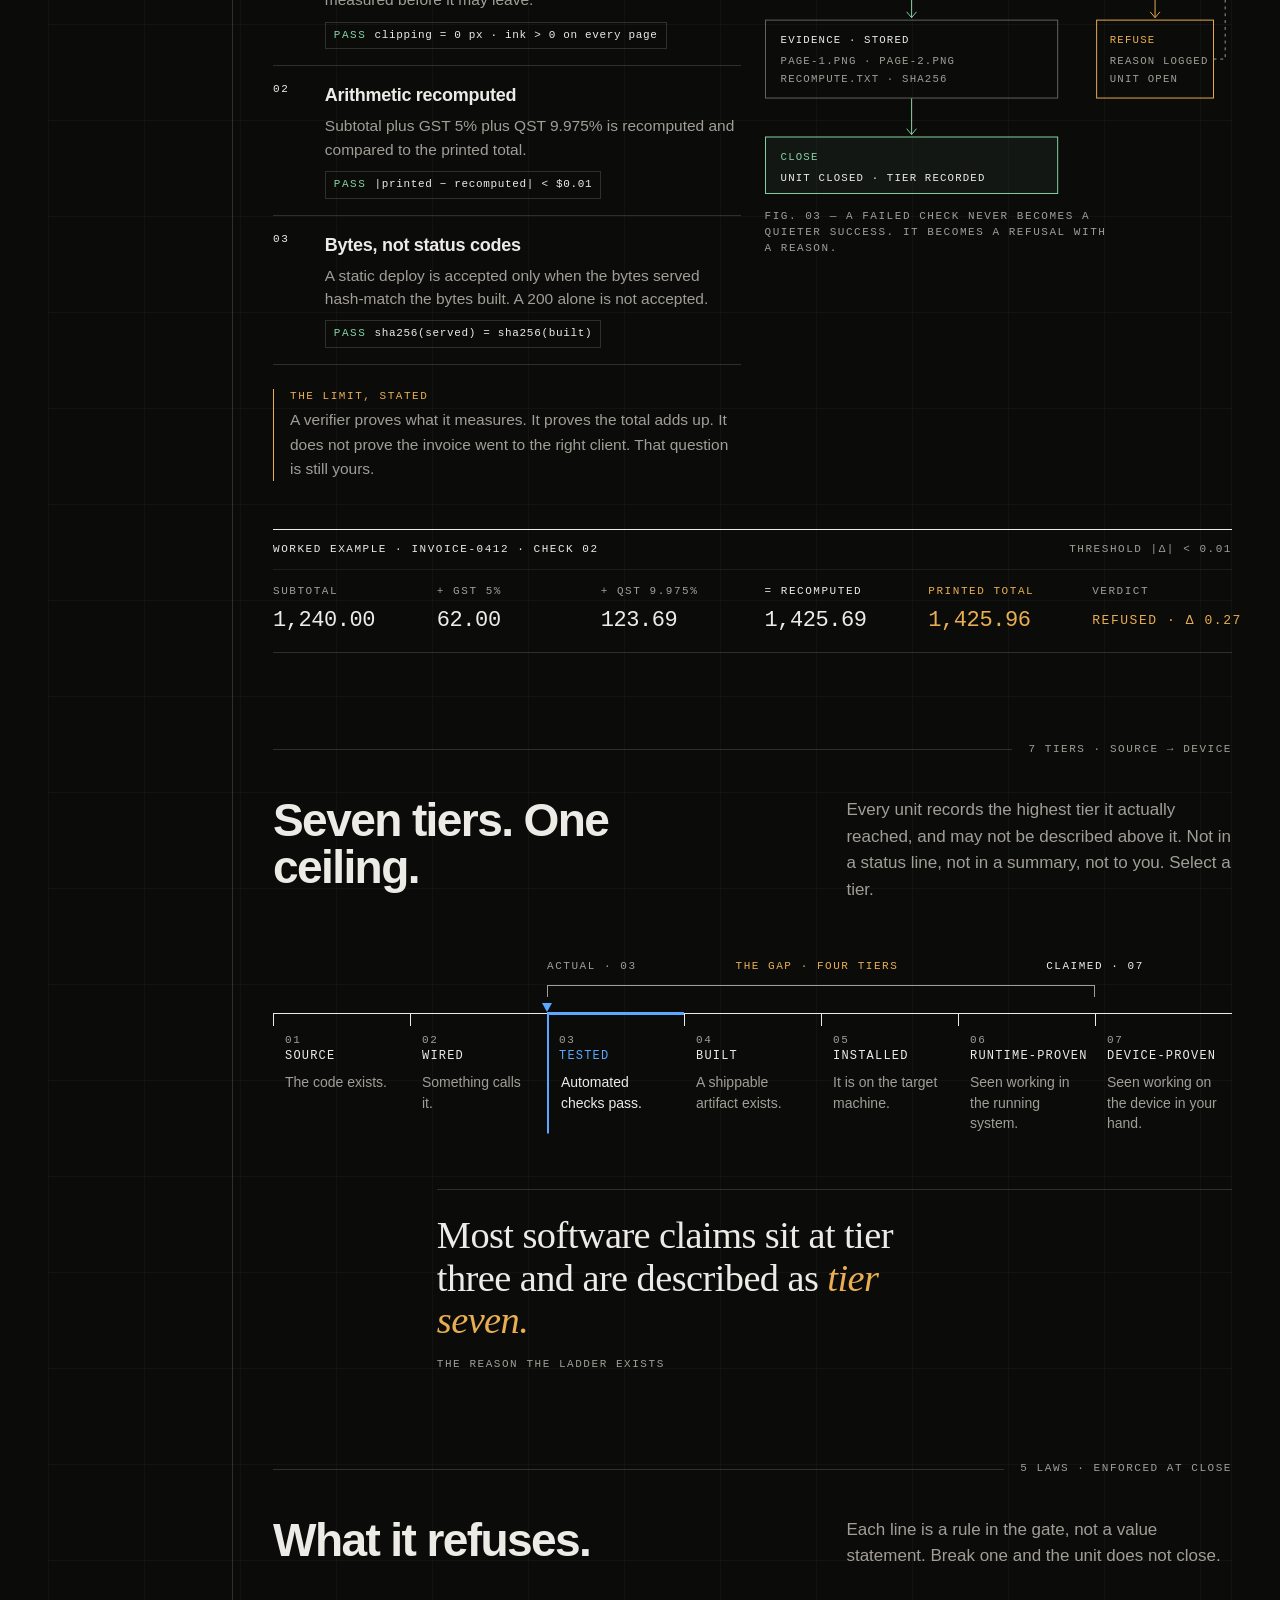
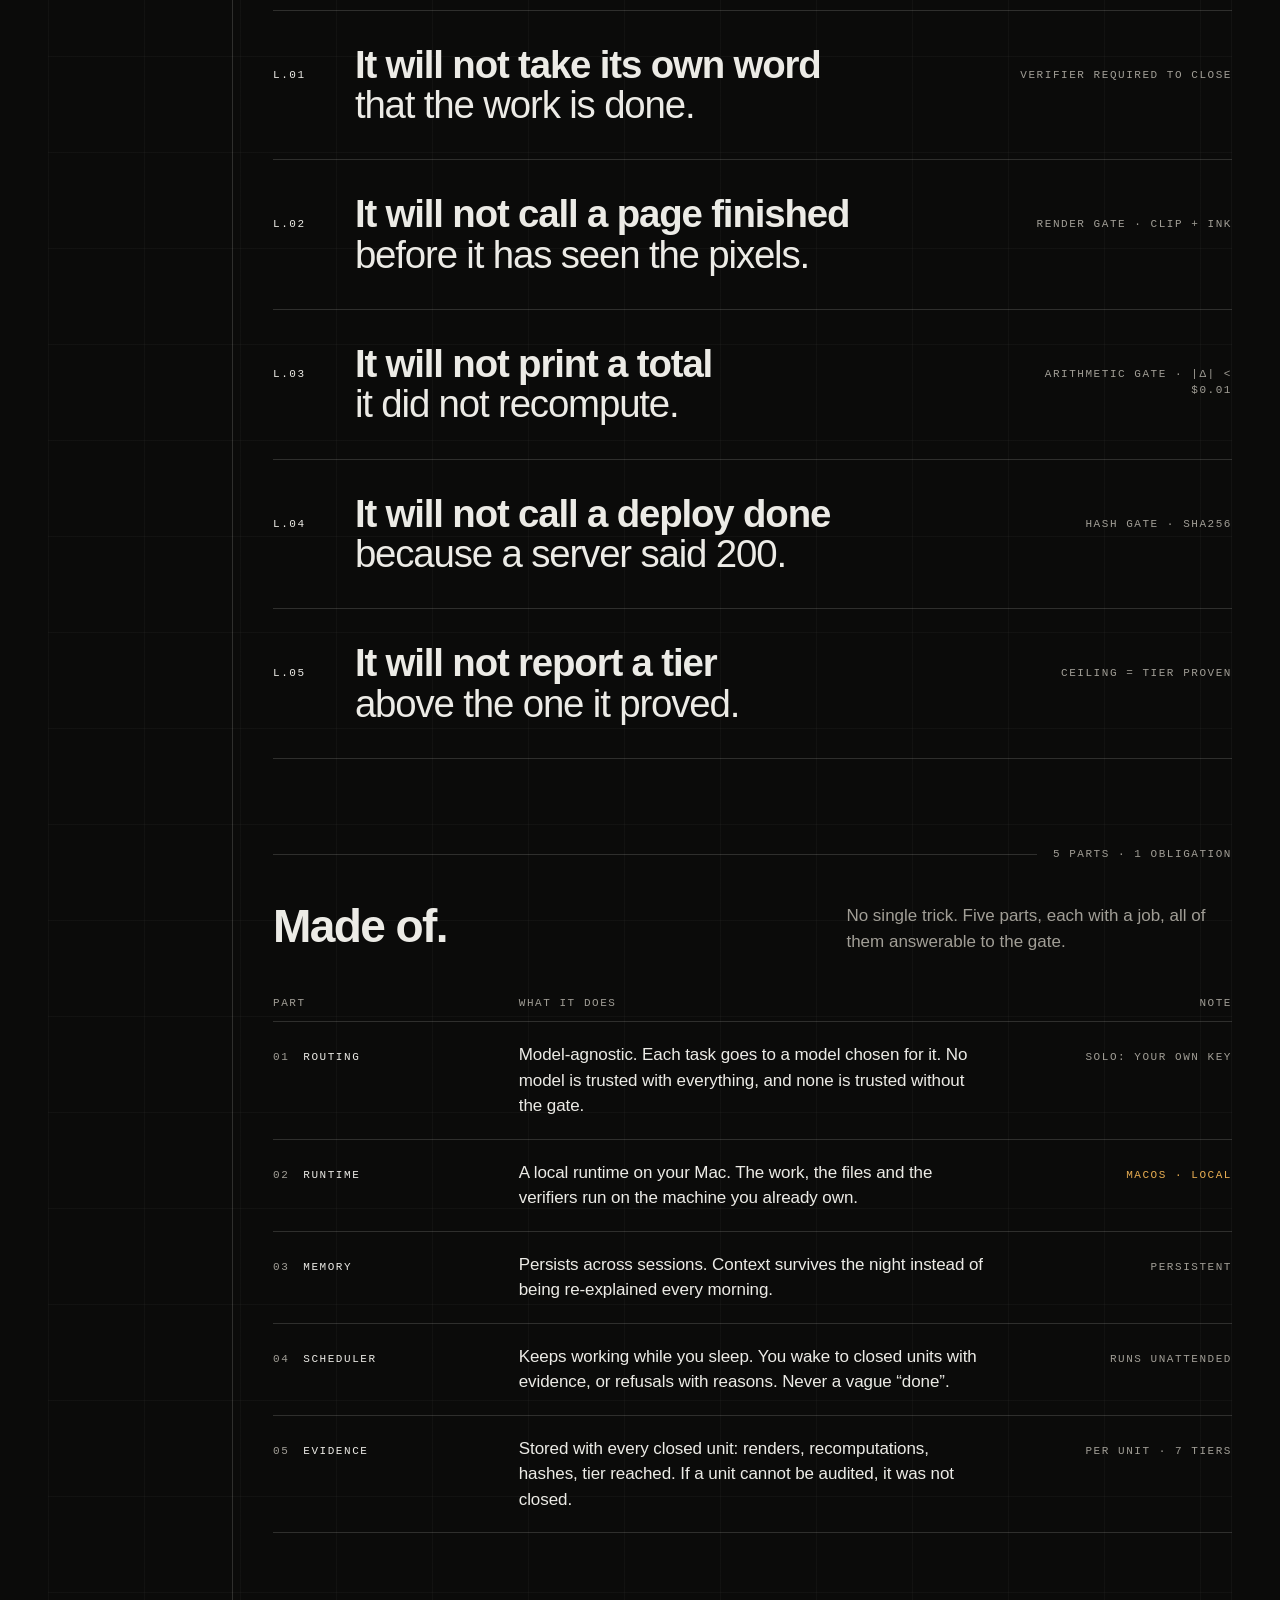
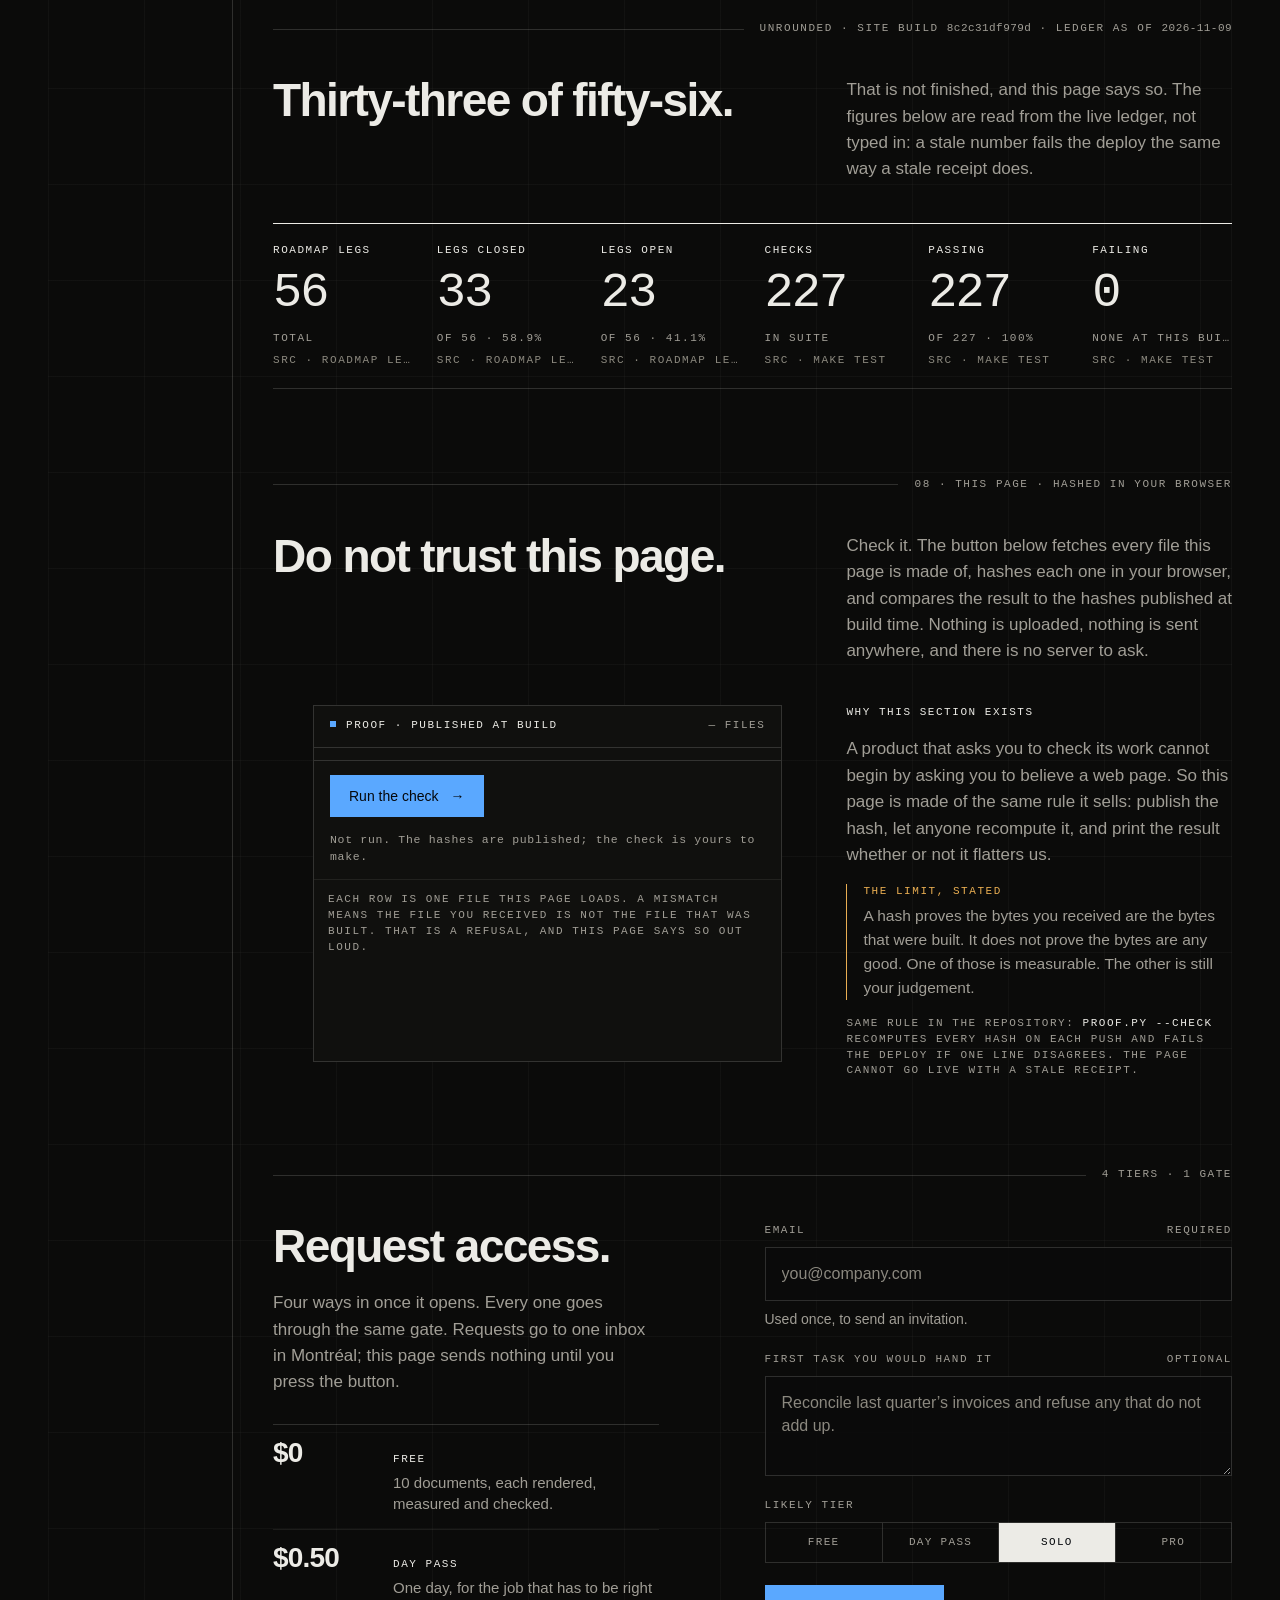
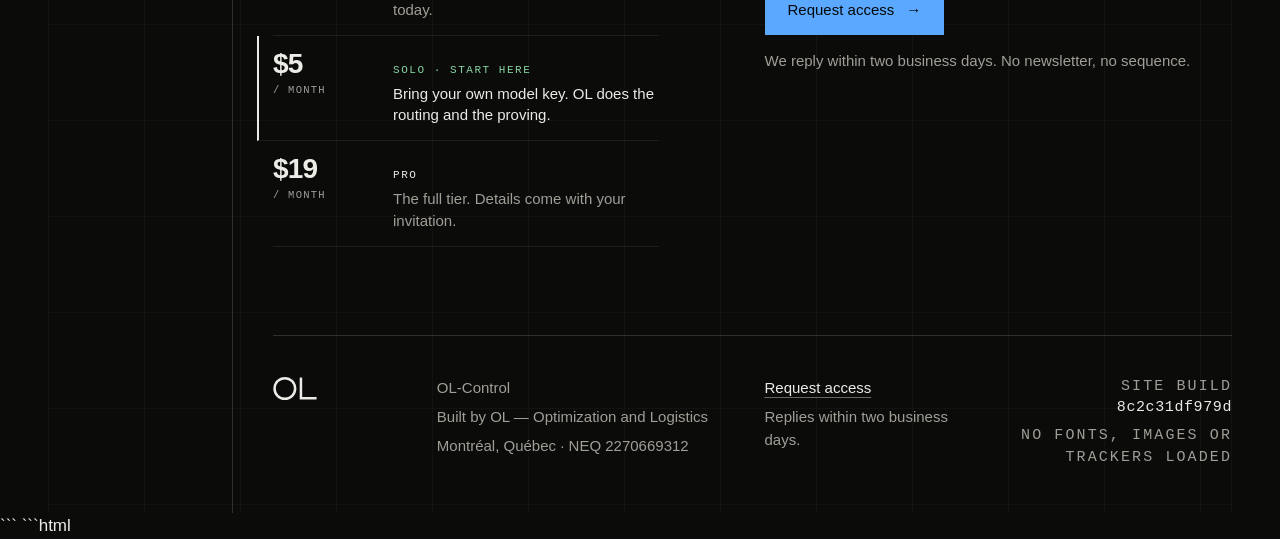
==== commit 157d16c4: "state: 56 legs / 33 done / 23 open (new B22) · checks 227 @ 06:30:20" ====
--- a/index.html
+++ b/index.html
@@ -685,12 +685,12 @@
 <section class="band" id="numbers" aria-labelledby="h-num">
  <div class="g">
   <div class="bh"><i></i><span class="lab">Unrounded · site build <span class="h" id="build-num">—</span> · ledger as of <span class="h" id="fig-at">—</span></span></div>
-  <h2 class="d2 hl" id="h-num"><span class="mask"><span id="fig-h">Thirty‑three of fifty‑five.</span></span></h2>
+  <h2 class="d2 hl" id="h-num"><span class="mask"><span id="fig-h">Thirty‑three of fifty‑six.</span></span></h2>
   <p class="body hr" data-reveal>That is not finished, and this page says so. The figures below are read from the live ledger, not typed in: a stale number fails the deploy the same way a stale receipt does.</p>
   <div class="inst" data-reveal>
-   <div><span class="lab l">Roadmap legs</span><span class="f" id="fig-legs">55</span><span class="lab u">total</span><span class="lab s">src · roadmap ledger</span></div>
-   <div><span class="lab l">Legs closed</span><span class="f" id="fig-done">33</span><span class="lab u">of <span id="fig-total-a">55</span> · <span id="fig-done-pct">60</span>%</span><span class="lab s">src · roadmap ledger</span></div>
-   <div><span class="lab l">Legs open</span><span class="f" id="fig-open">22</span><span class="lab u">of <span id="fig-total-b">55</span> · <span id="fig-open-pct">40</span>%</span><span class="lab s">src · roadmap ledger</span></div>
+   <div><span class="lab l">Roadmap legs</span><span class="f" id="fig-legs">56</span><span class="lab u">total</span><span class="lab s">src · roadmap ledger</span></div>
+   <div><span class="lab l">Legs closed</span><span class="f" id="fig-done">33</span><span class="lab u">of <span id="fig-total-a">56</span> · <span id="fig-done-pct">58.9</span>%</span><span class="lab s">src · roadmap ledger</span></div>
+   <div><span class="lab l">Legs open</span><span class="f" id="fig-open">23</span><span class="lab u">of <span id="fig-total-b">56</span> · <span id="fig-open-pct">41.1</span>%</span><span class="lab s">src · roadmap ledger</span></div>
    <div><span class="lab l">Checks</span><span class="f" id="fig-checks">227</span><span class="lab u">in suite</span><span class="lab s">src · make test</span></div>
    <div><span class="lab l">Passing</span><span class="f" id="fig-pass">227</span><span class="lab u">of <span id="fig-pass-total">227</span> · <span id="fig-pass-pct">100</span>%</span><span class="lab s">src · make test</span></div>
    <div><span class="lab l">Failing</span><span class="f" id="fig-fail">0</span><span class="lab u">none at this build</span><span class="lab s">src · make test</span></div>
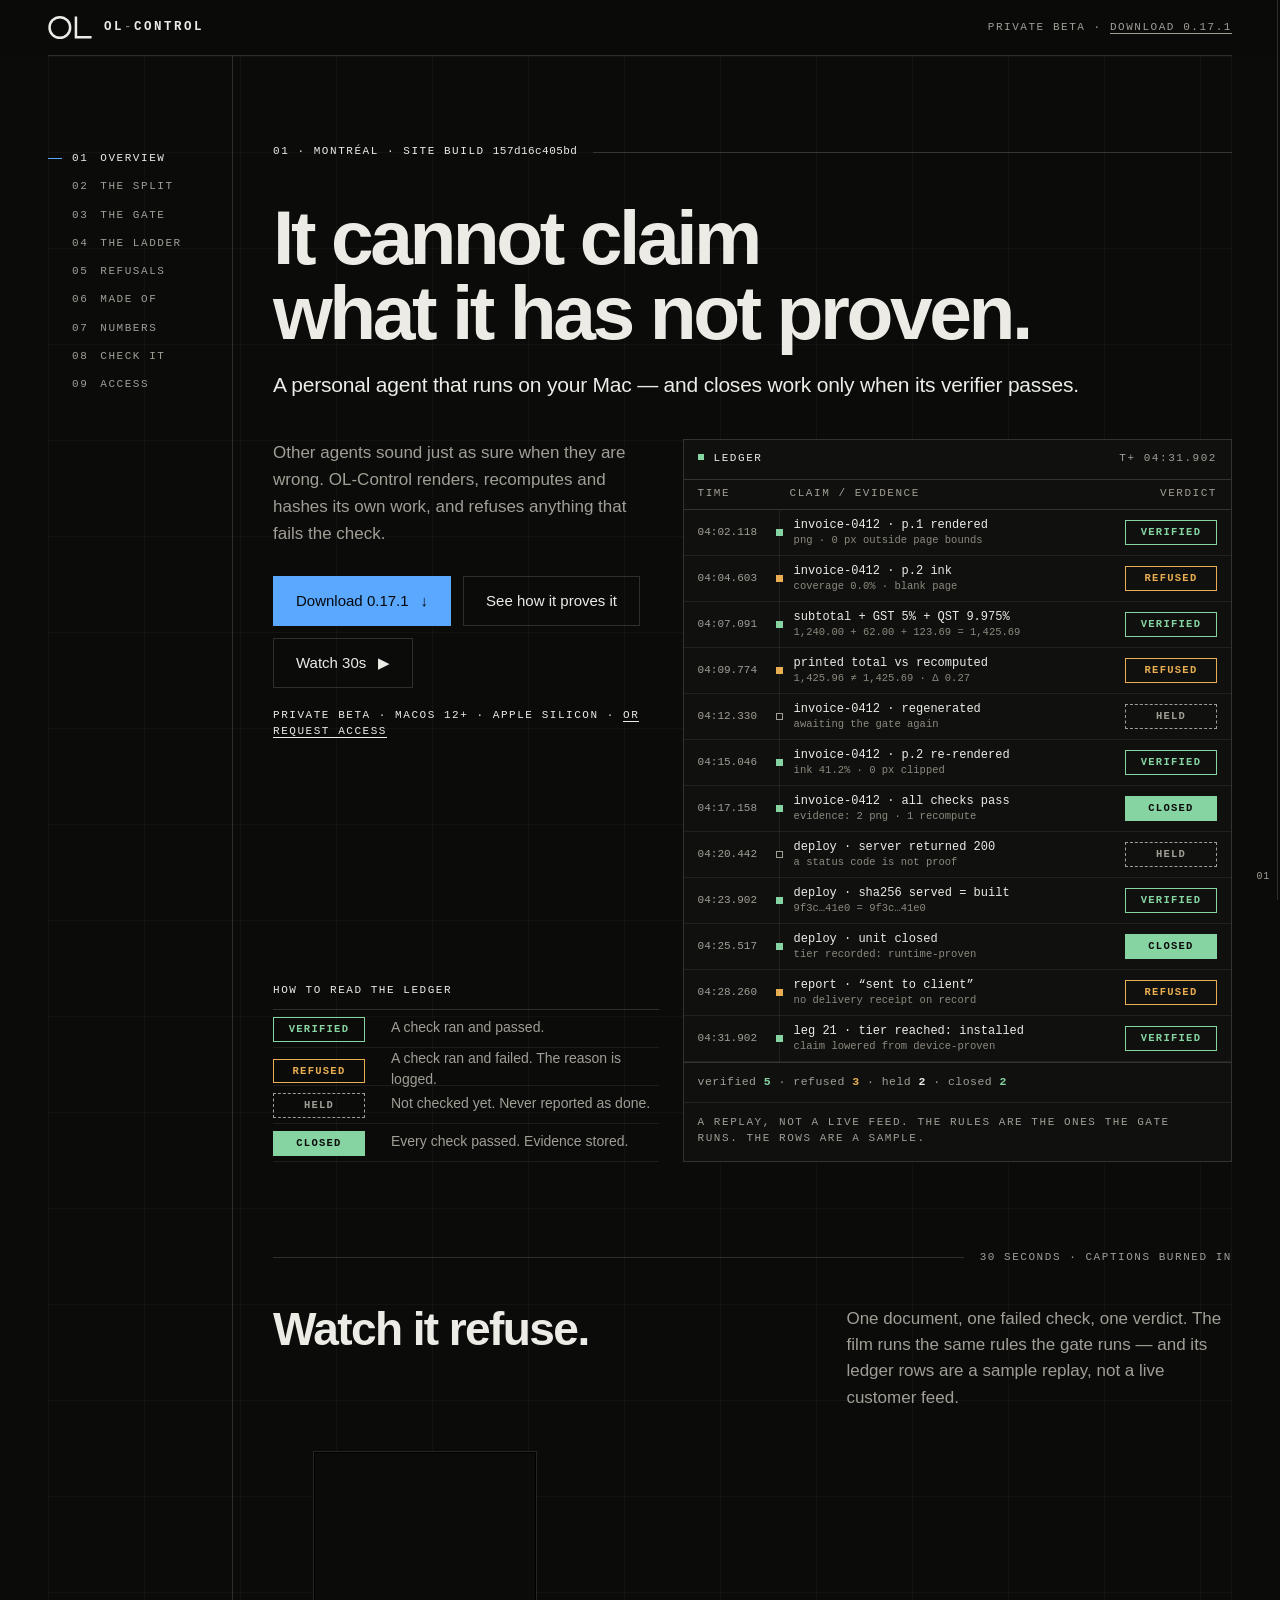
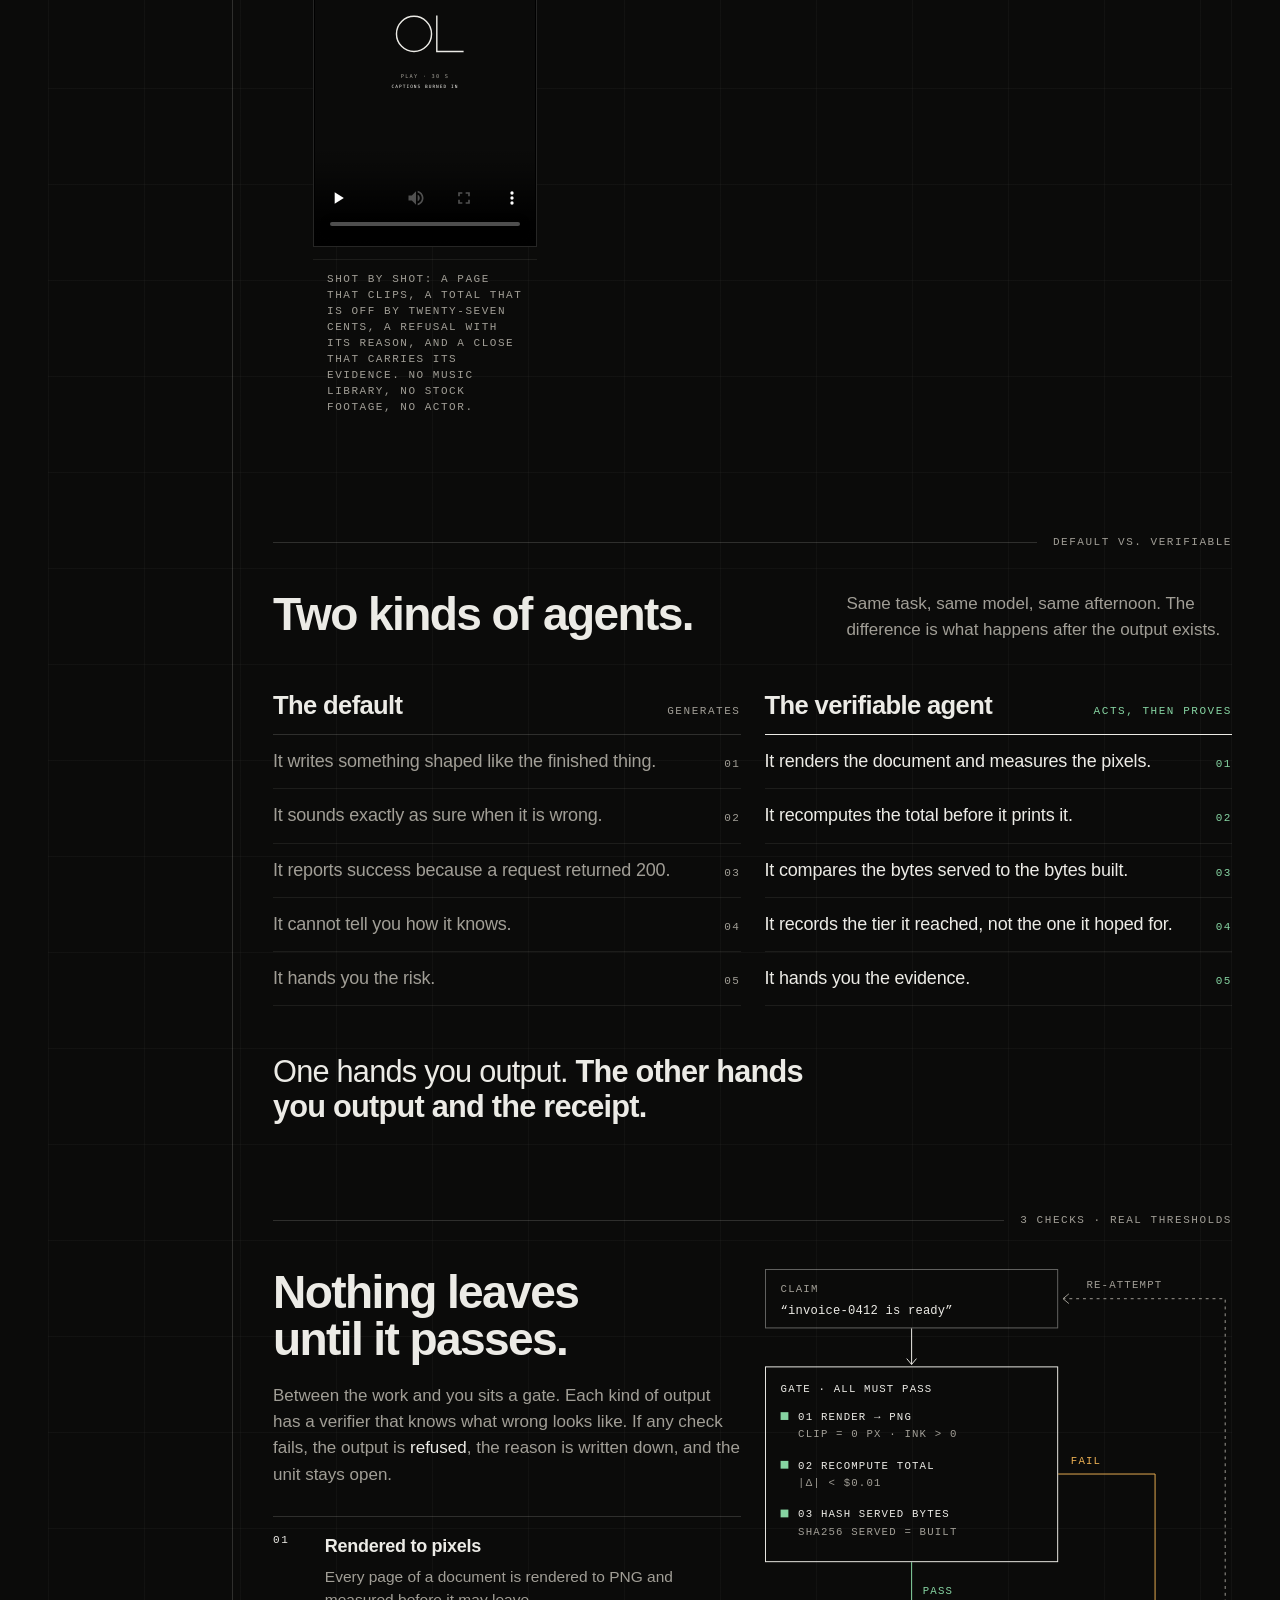
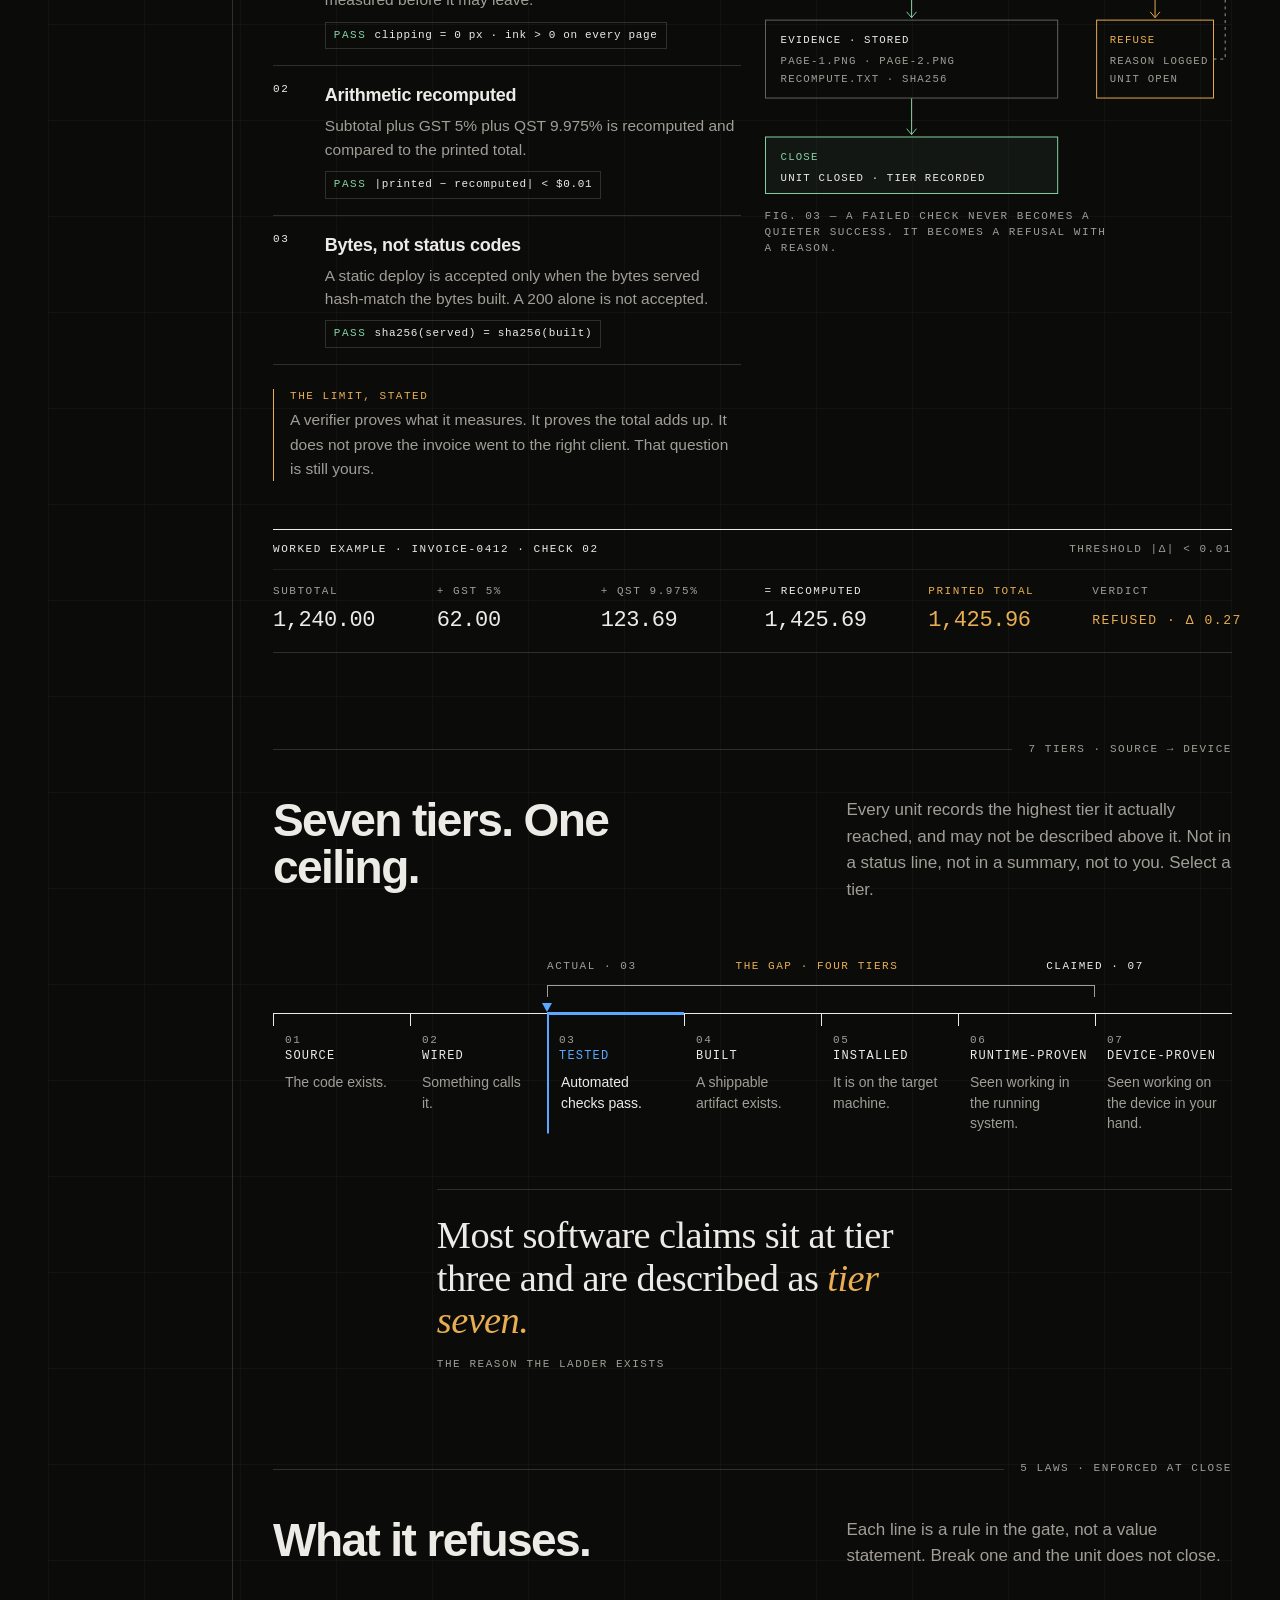
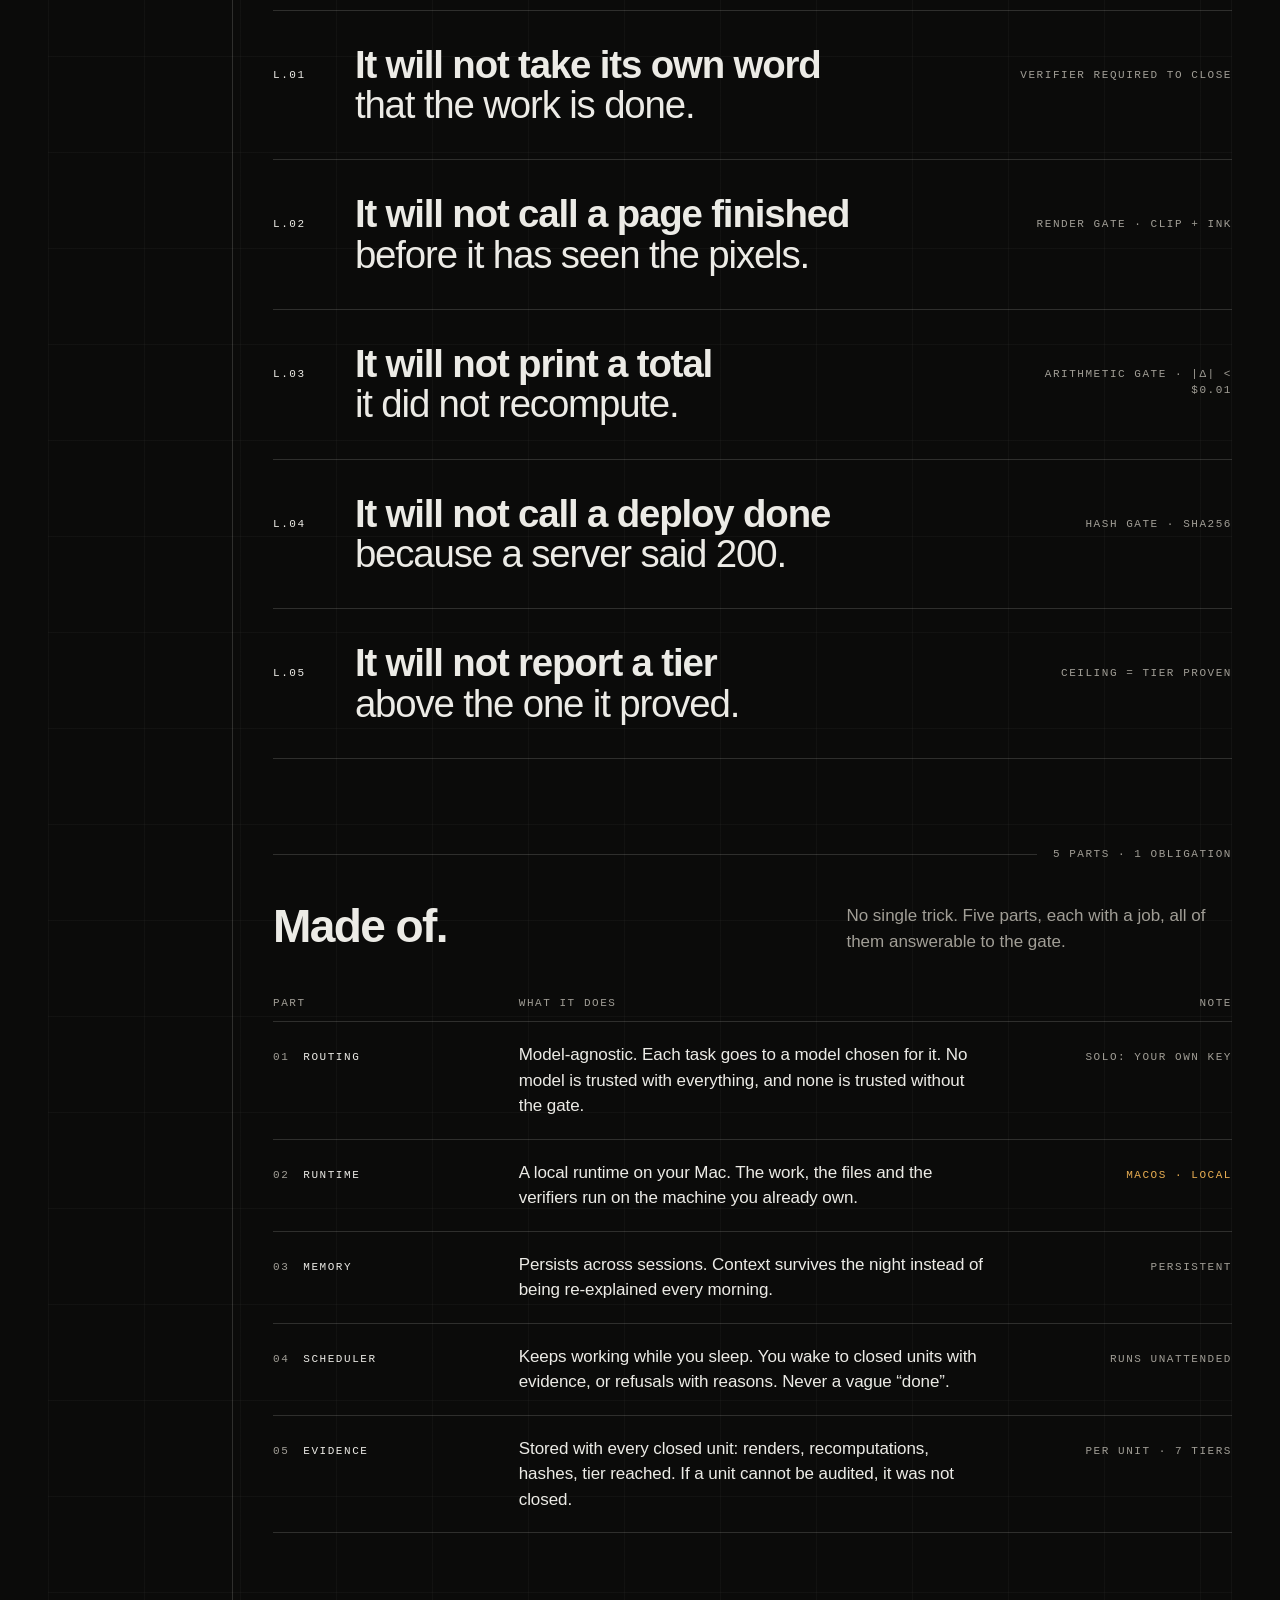
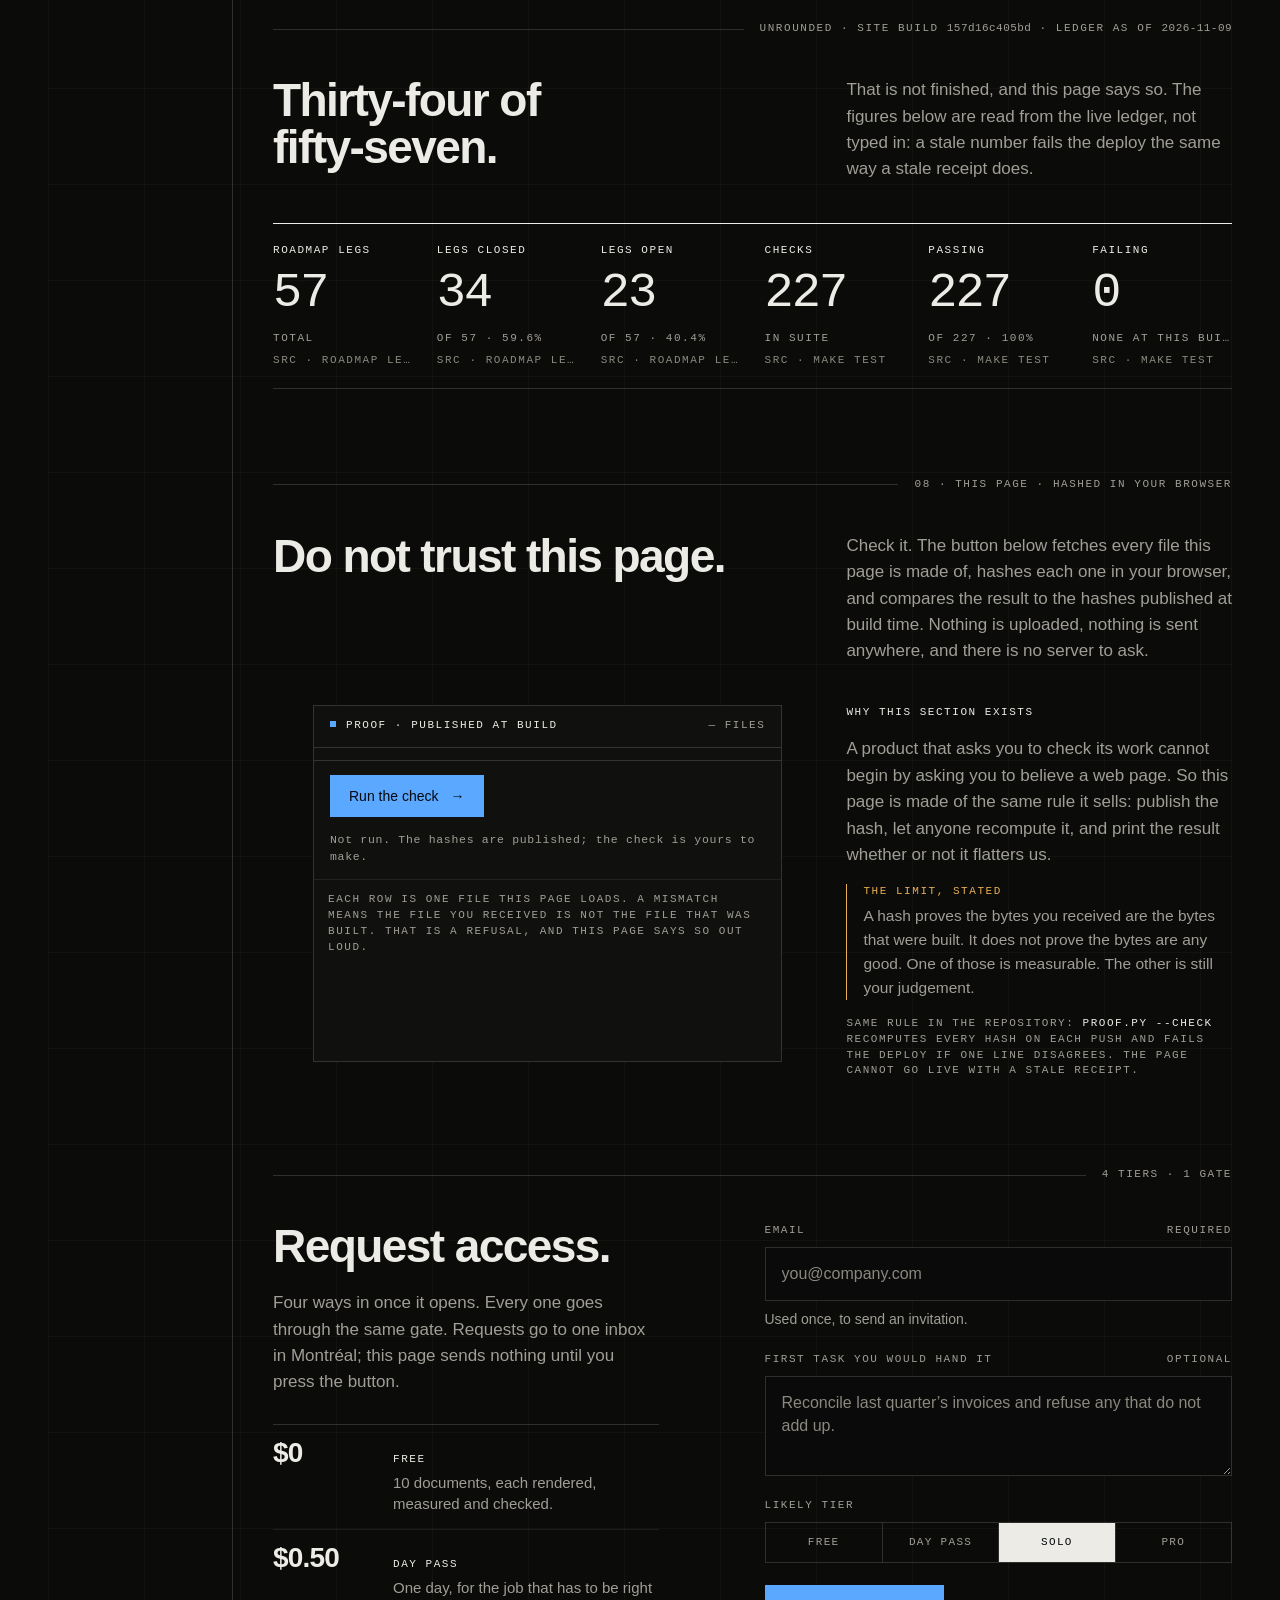
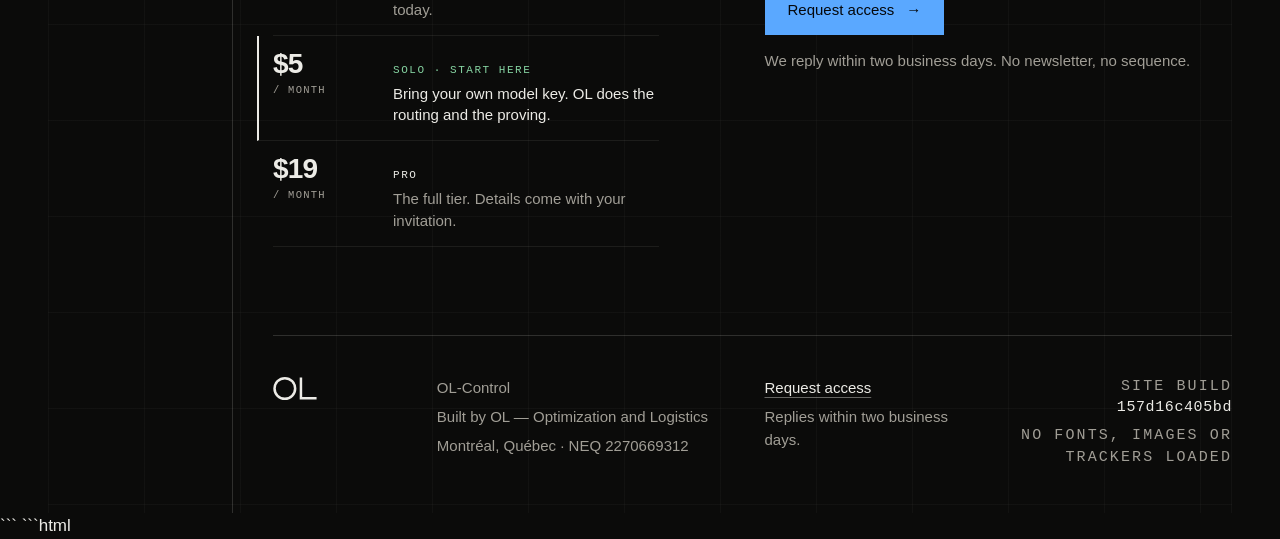
==== commit bfbfb93a: "state: 57 legs / 34 done / 23 open (new B23) · checks 227 @ 07:12:08" ====
--- a/index.html
+++ b/index.html
@@ -685,12 +685,12 @@
 <section class="band" id="numbers" aria-labelledby="h-num">
  <div class="g">
   <div class="bh"><i></i><span class="lab">Unrounded · site build <span class="h" id="build-num">—</span> · ledger as of <span class="h" id="fig-at">—</span></span></div>
-  <h2 class="d2 hl" id="h-num"><span class="mask"><span id="fig-h">Thirty‑three of fifty‑six.</span></span></h2>
+  <h2 class="d2 hl" id="h-num"><span class="mask"><span id="fig-h">Thirty‑four of fifty‑seven.</span></span></h2>
   <p class="body hr" data-reveal>That is not finished, and this page says so. The figures below are read from the live ledger, not typed in: a stale number fails the deploy the same way a stale receipt does.</p>
   <div class="inst" data-reveal>
-   <div><span class="lab l">Roadmap legs</span><span class="f" id="fig-legs">56</span><span class="lab u">total</span><span class="lab s">src · roadmap ledger</span></div>
-   <div><span class="lab l">Legs closed</span><span class="f" id="fig-done">33</span><span class="lab u">of <span id="fig-total-a">56</span> · <span id="fig-done-pct">58.9</span>%</span><span class="lab s">src · roadmap ledger</span></div>
-   <div><span class="lab l">Legs open</span><span class="f" id="fig-open">23</span><span class="lab u">of <span id="fig-total-b">56</span> · <span id="fig-open-pct">41.1</span>%</span><span class="lab s">src · roadmap ledger</span></div>
+   <div><span class="lab l">Roadmap legs</span><span class="f" id="fig-legs">57</span><span class="lab u">total</span><span class="lab s">src · roadmap ledger</span></div>
+   <div><span class="lab l">Legs closed</span><span class="f" id="fig-done">34</span><span class="lab u">of <span id="fig-total-a">57</span> · <span id="fig-done-pct">59.6</span>%</span><span class="lab s">src · roadmap ledger</span></div>
+   <div><span class="lab l">Legs open</span><span class="f" id="fig-open">23</span><span class="lab u">of <span id="fig-total-b">57</span> · <span id="fig-open-pct">40.4</span>%</span><span class="lab s">src · roadmap ledger</span></div>
    <div><span class="lab l">Checks</span><span class="f" id="fig-checks">227</span><span class="lab u">in suite</span><span class="lab s">src · make test</span></div>
    <div><span class="lab l">Passing</span><span class="f" id="fig-pass">227</span><span class="lab u">of <span id="fig-pass-total">227</span> · <span id="fig-pass-pct">100</span>%</span><span class="lab s">src · make test</span></div>
    <div><span class="lab l">Failing</span><span class="f" id="fig-fail">0</span><span class="lab u">none at this build</span><span class="lab s">src · make test</span></div>
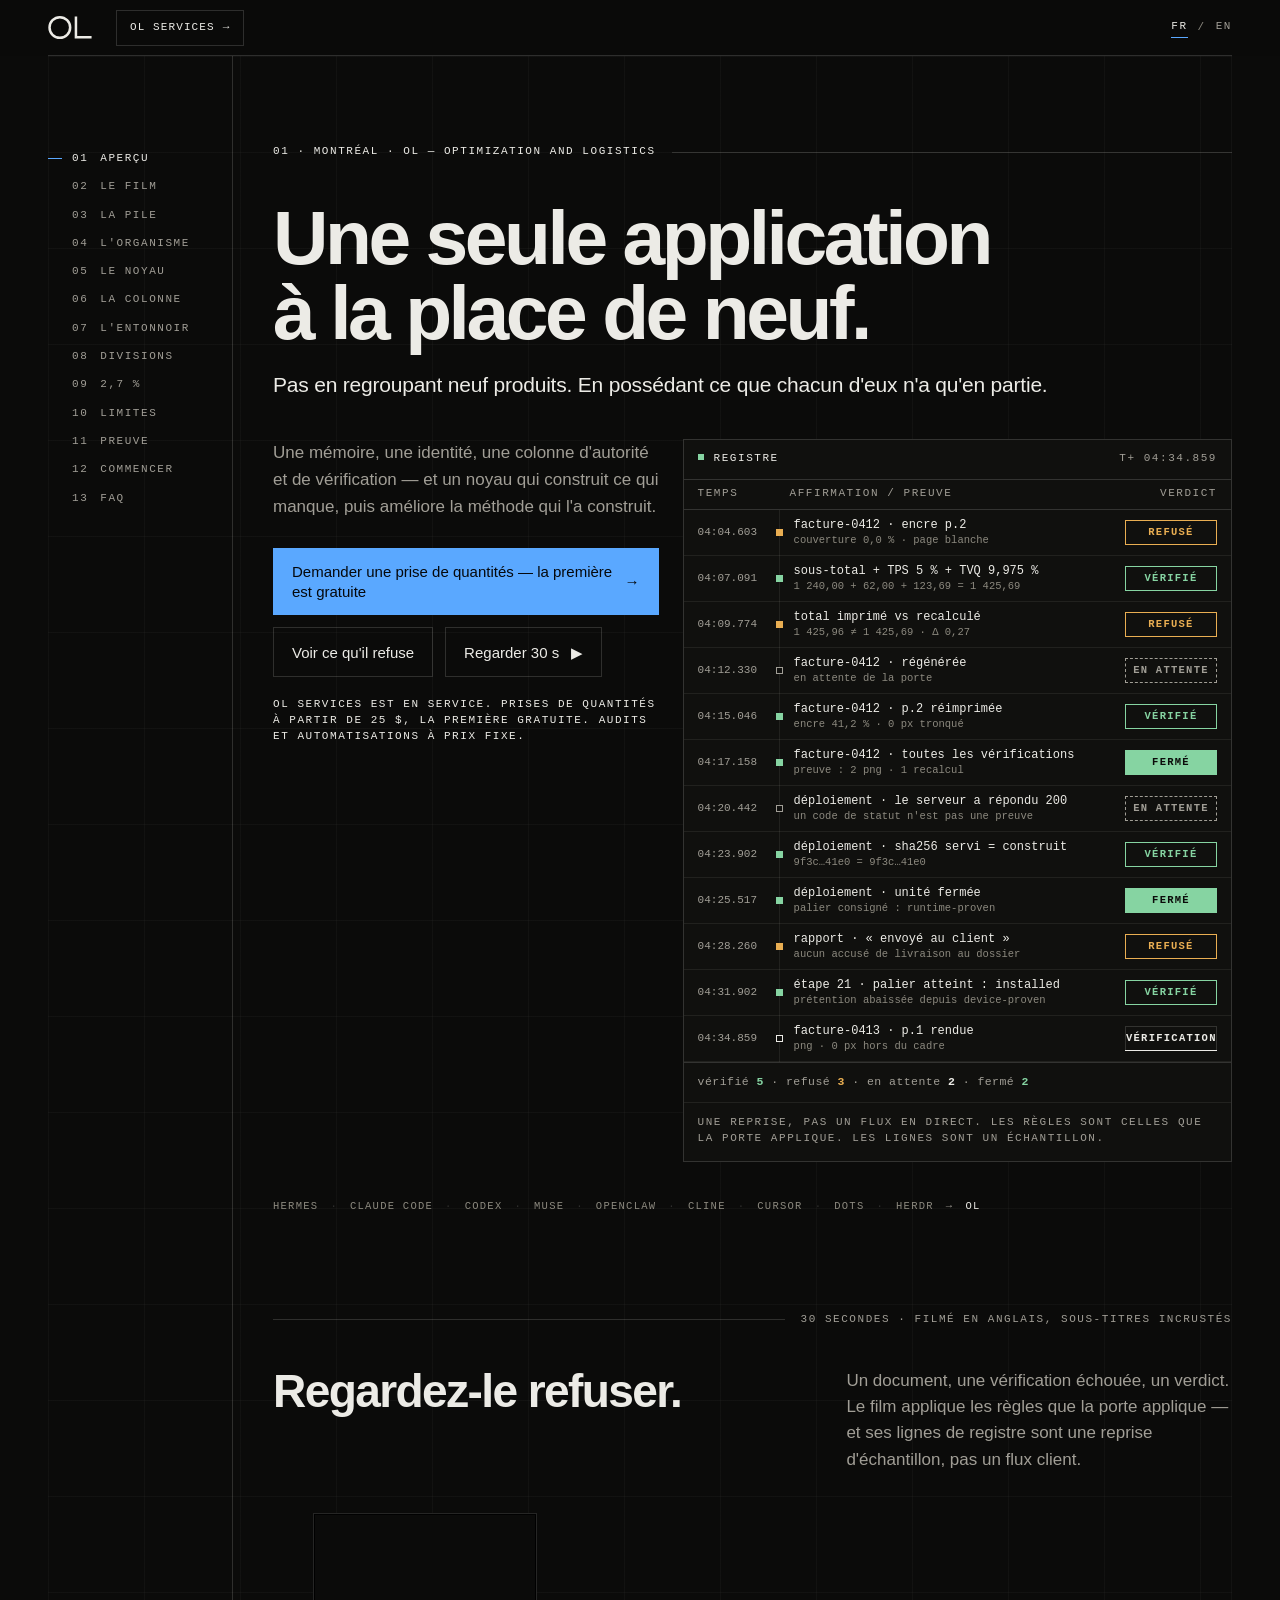
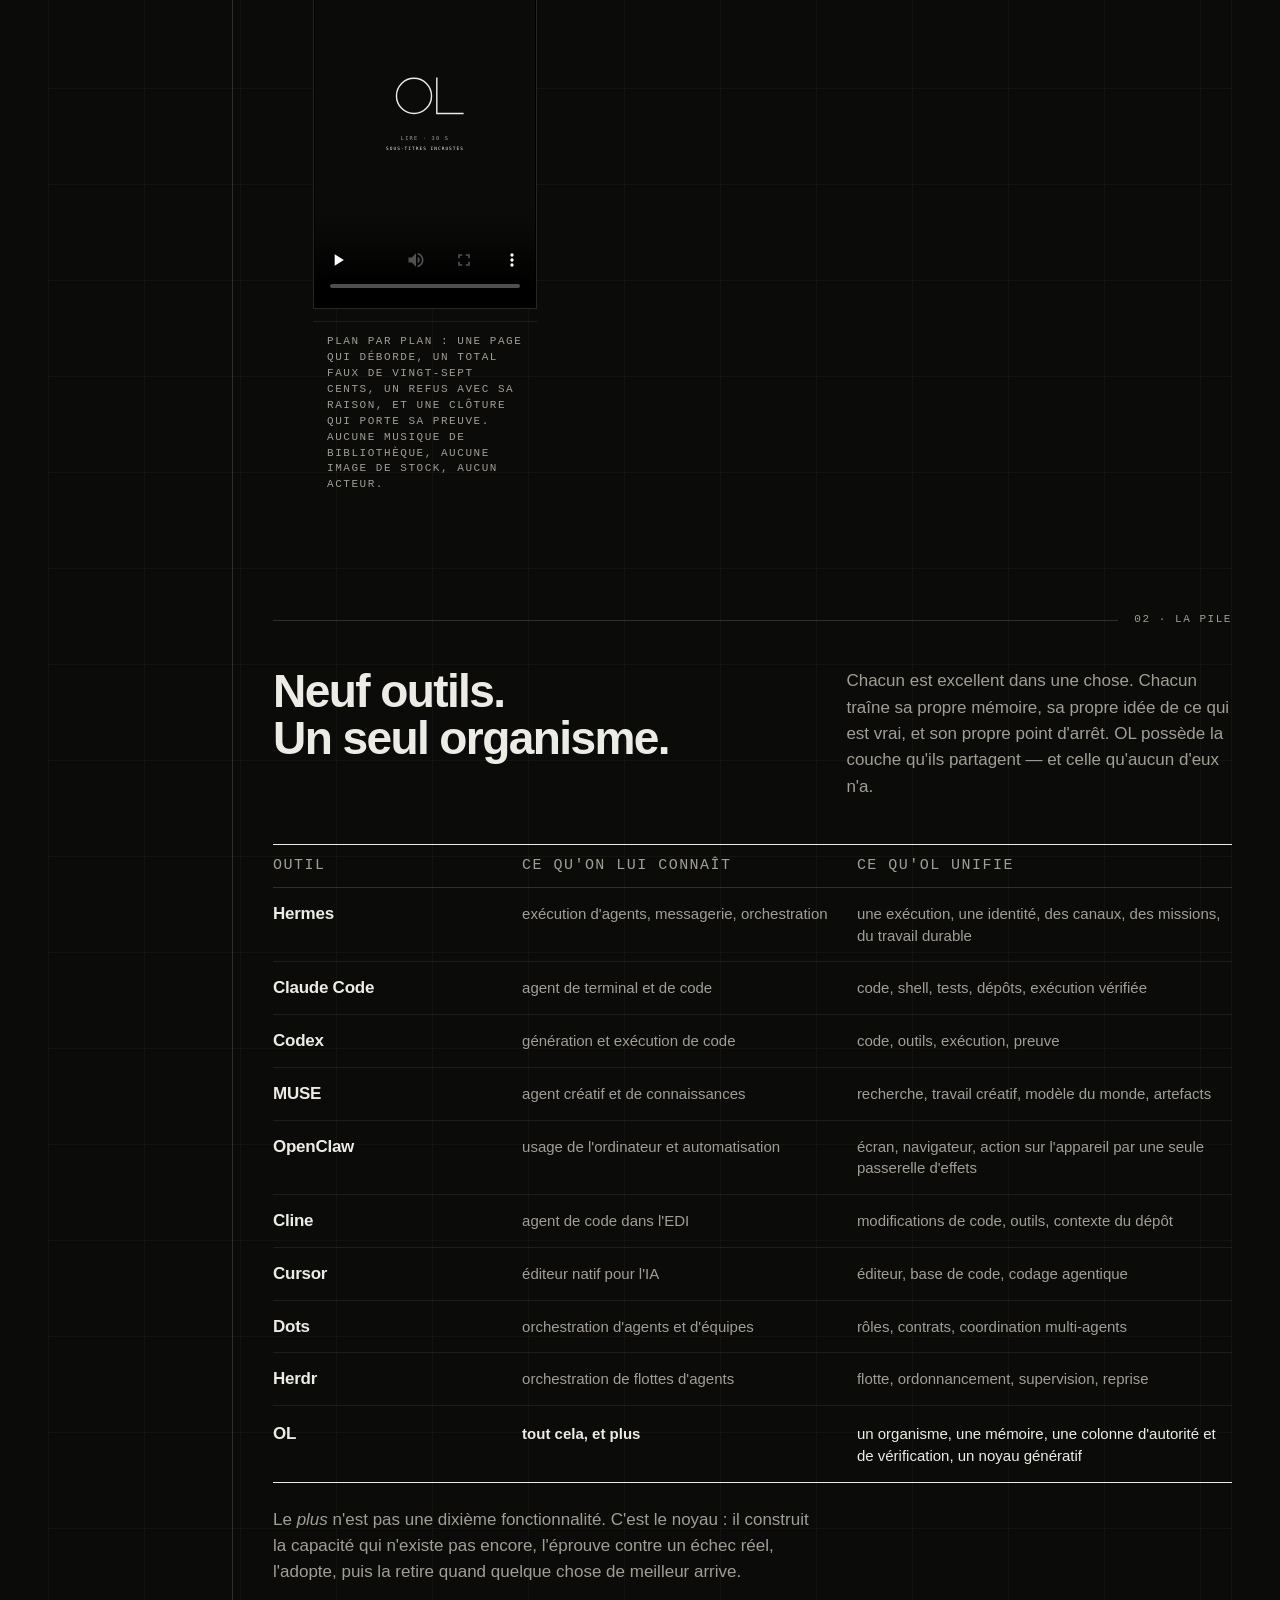
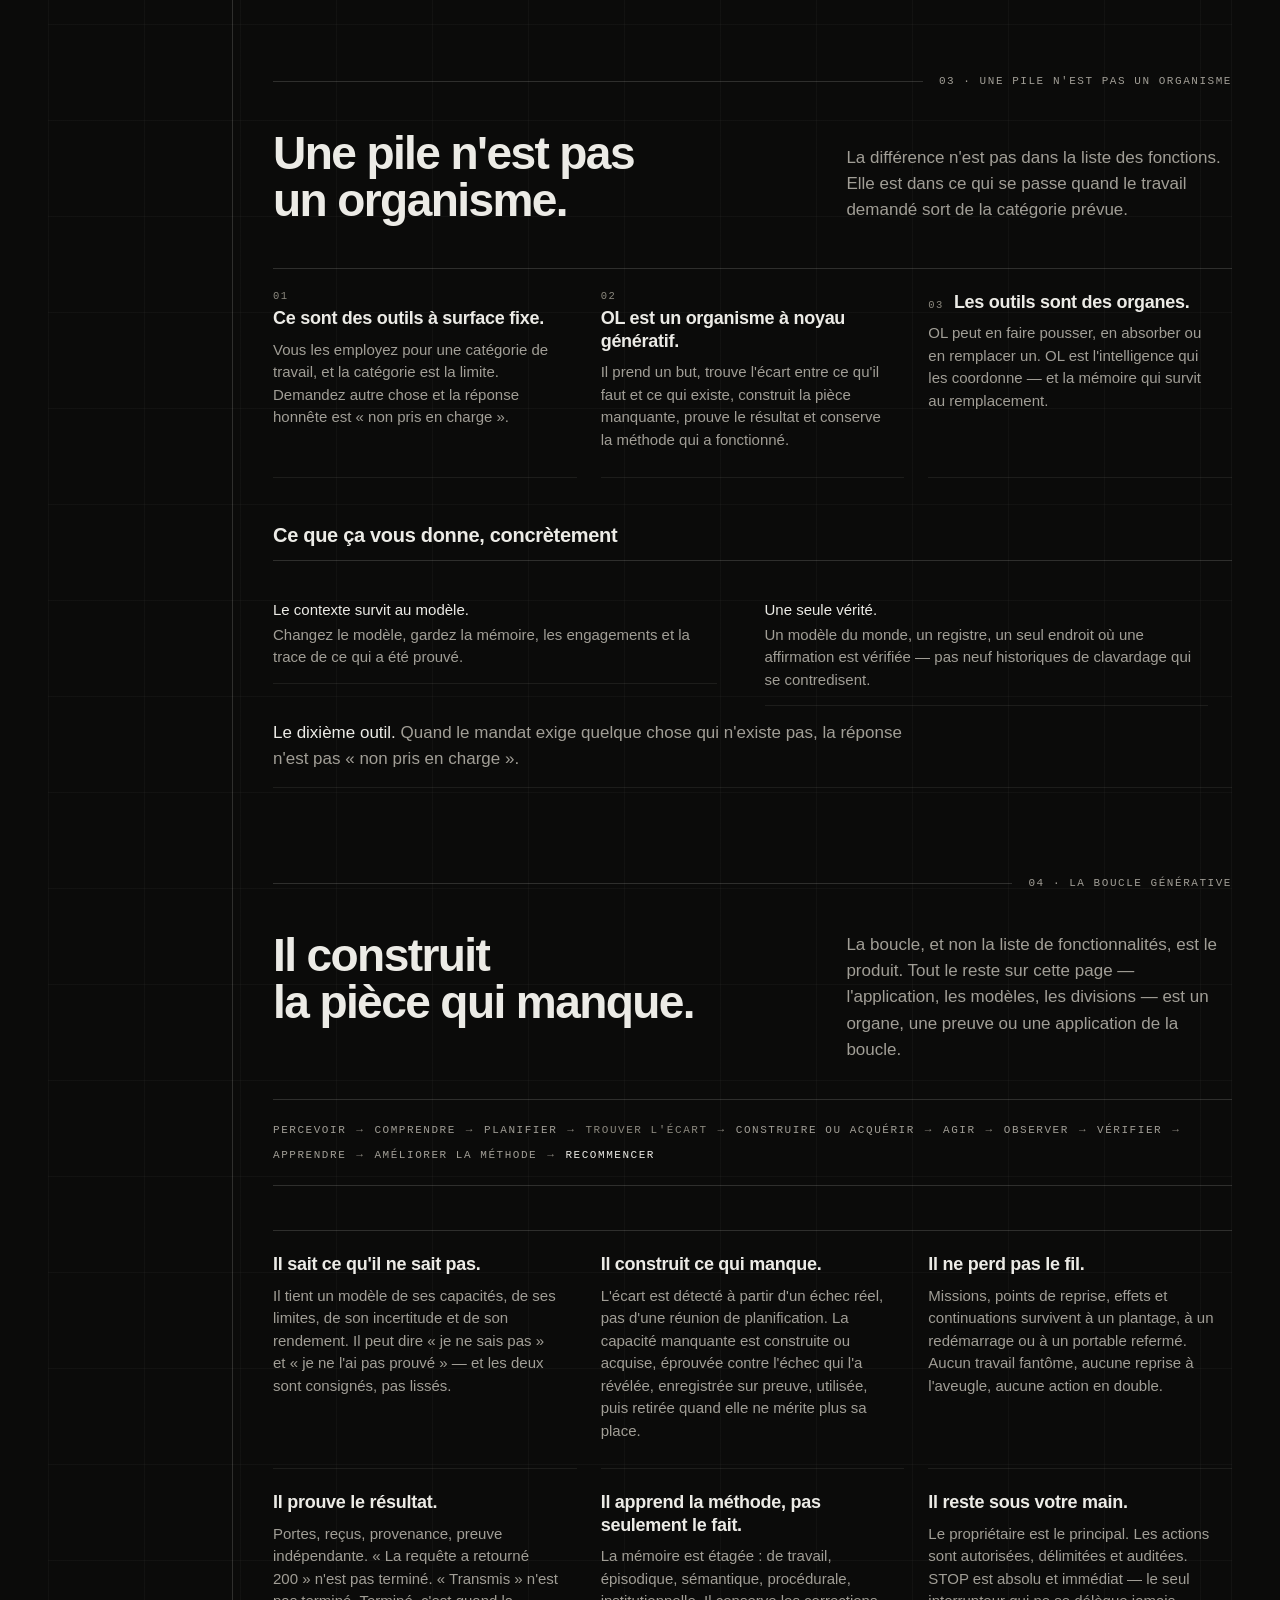
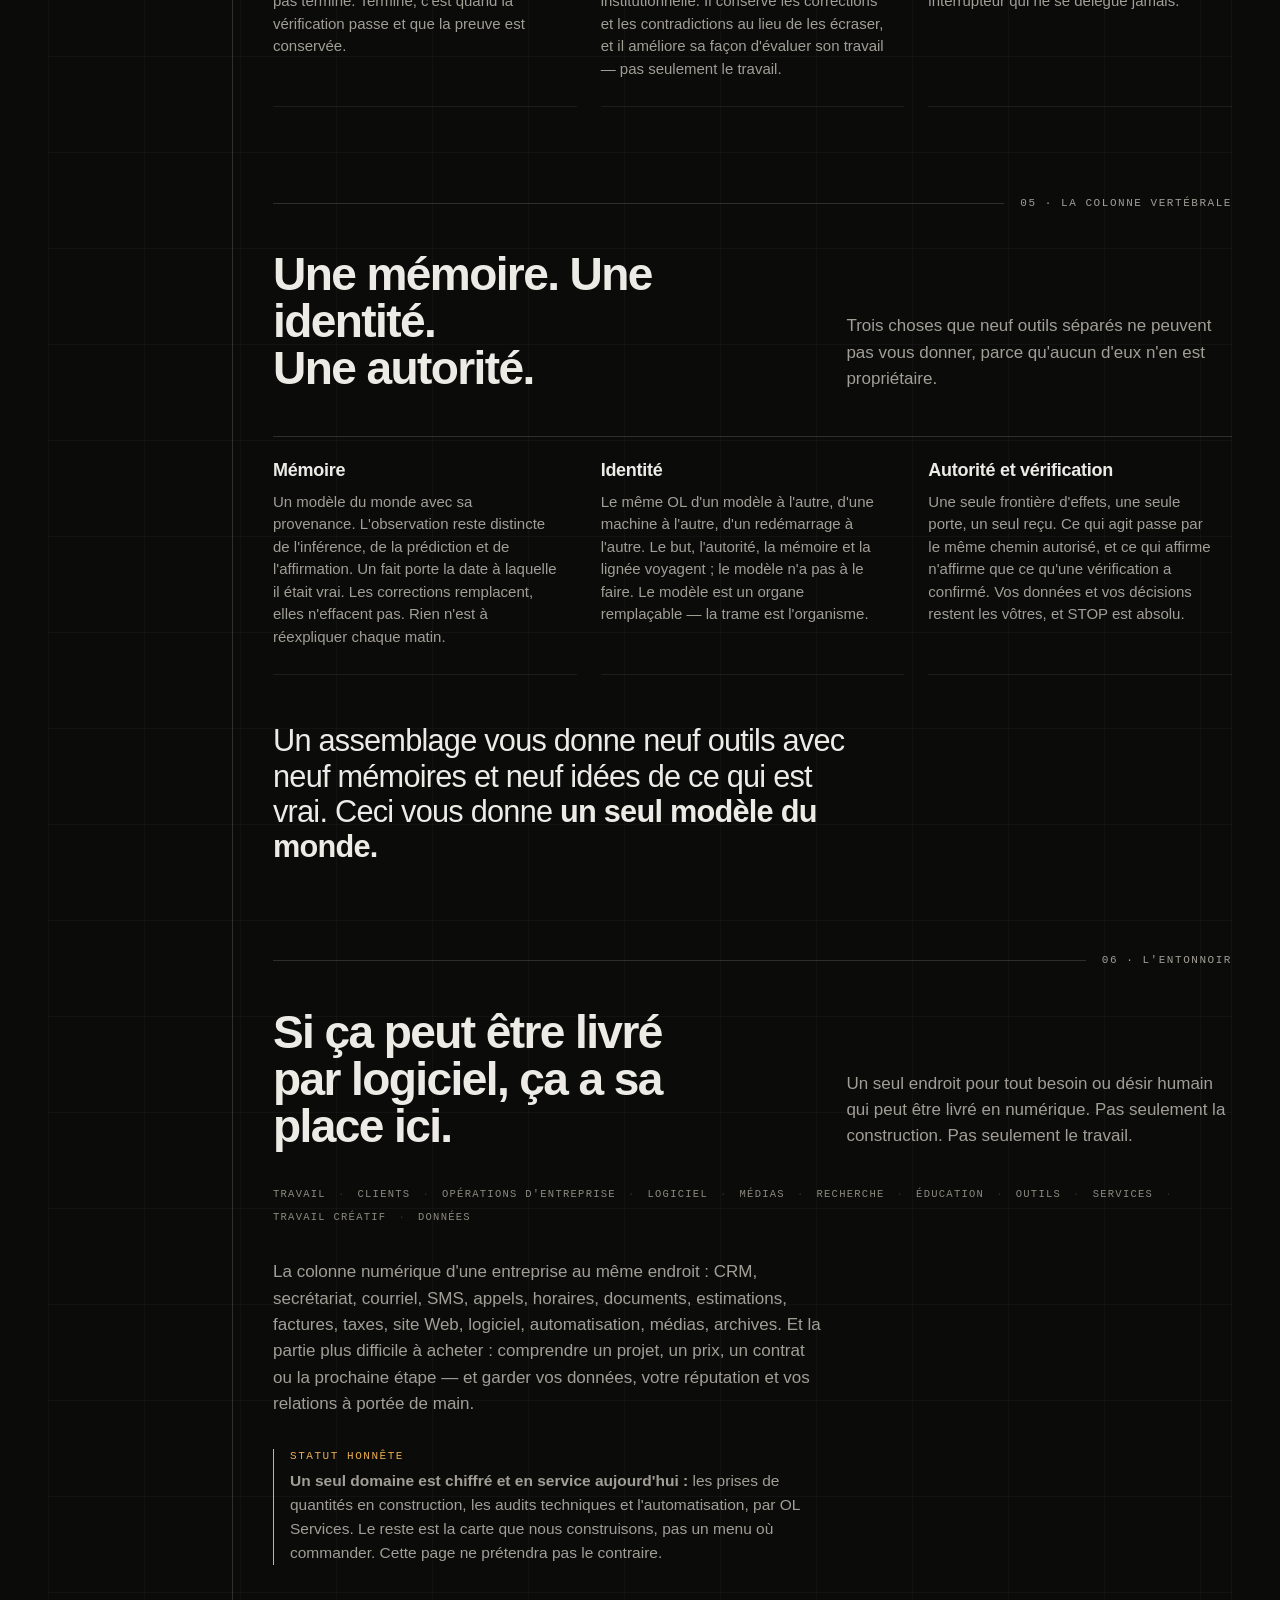
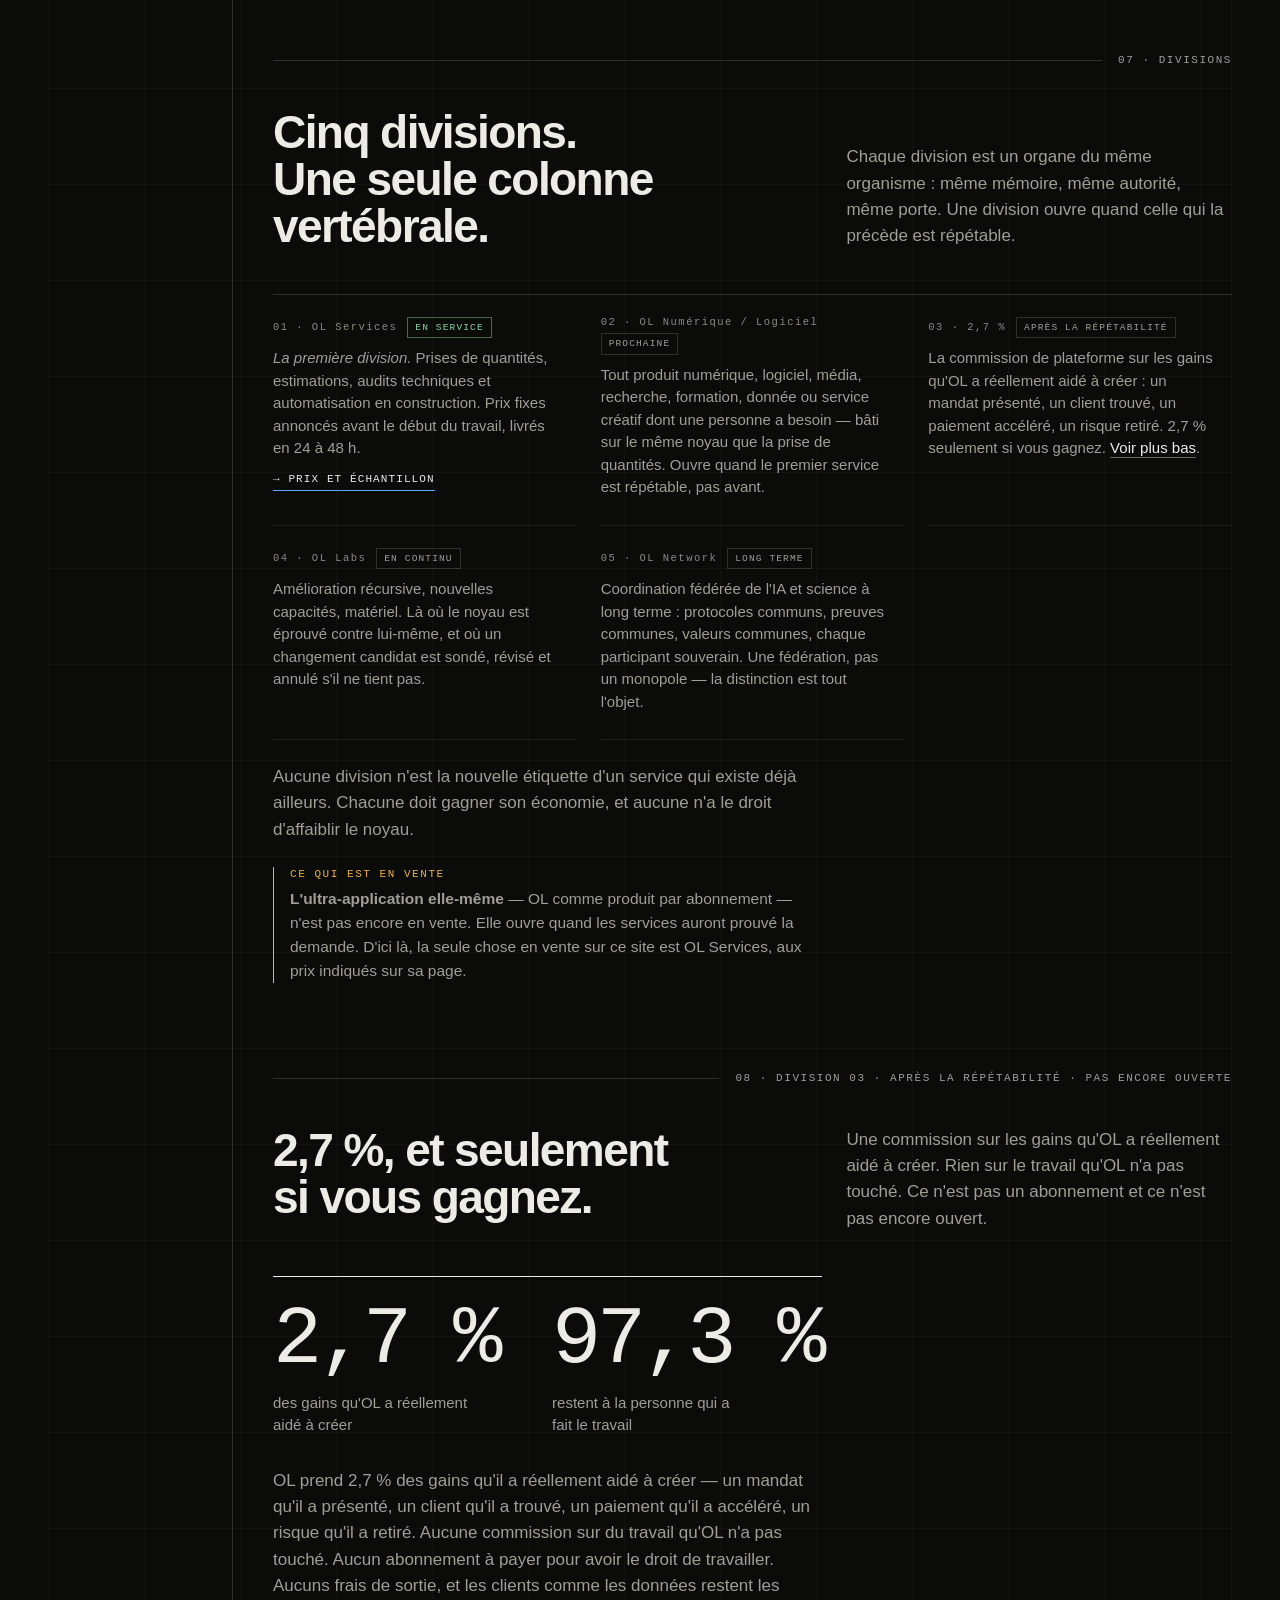
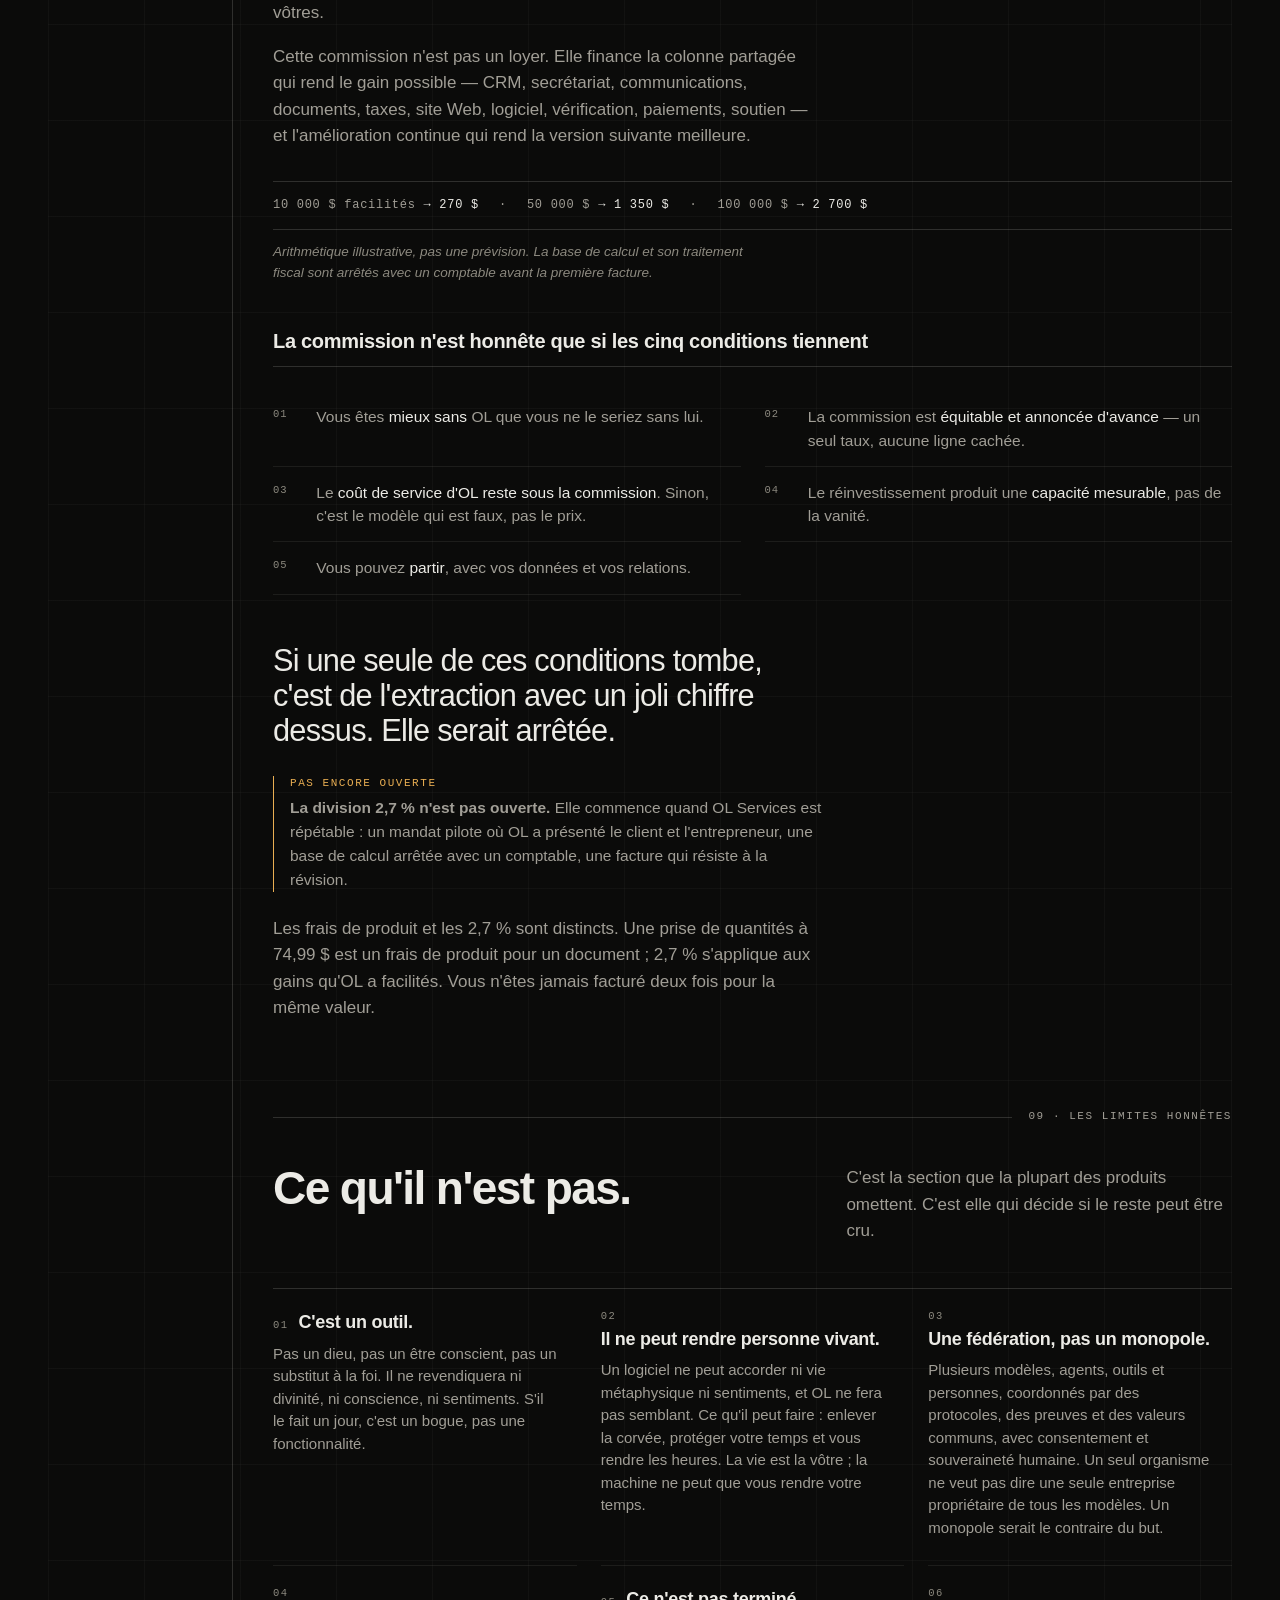
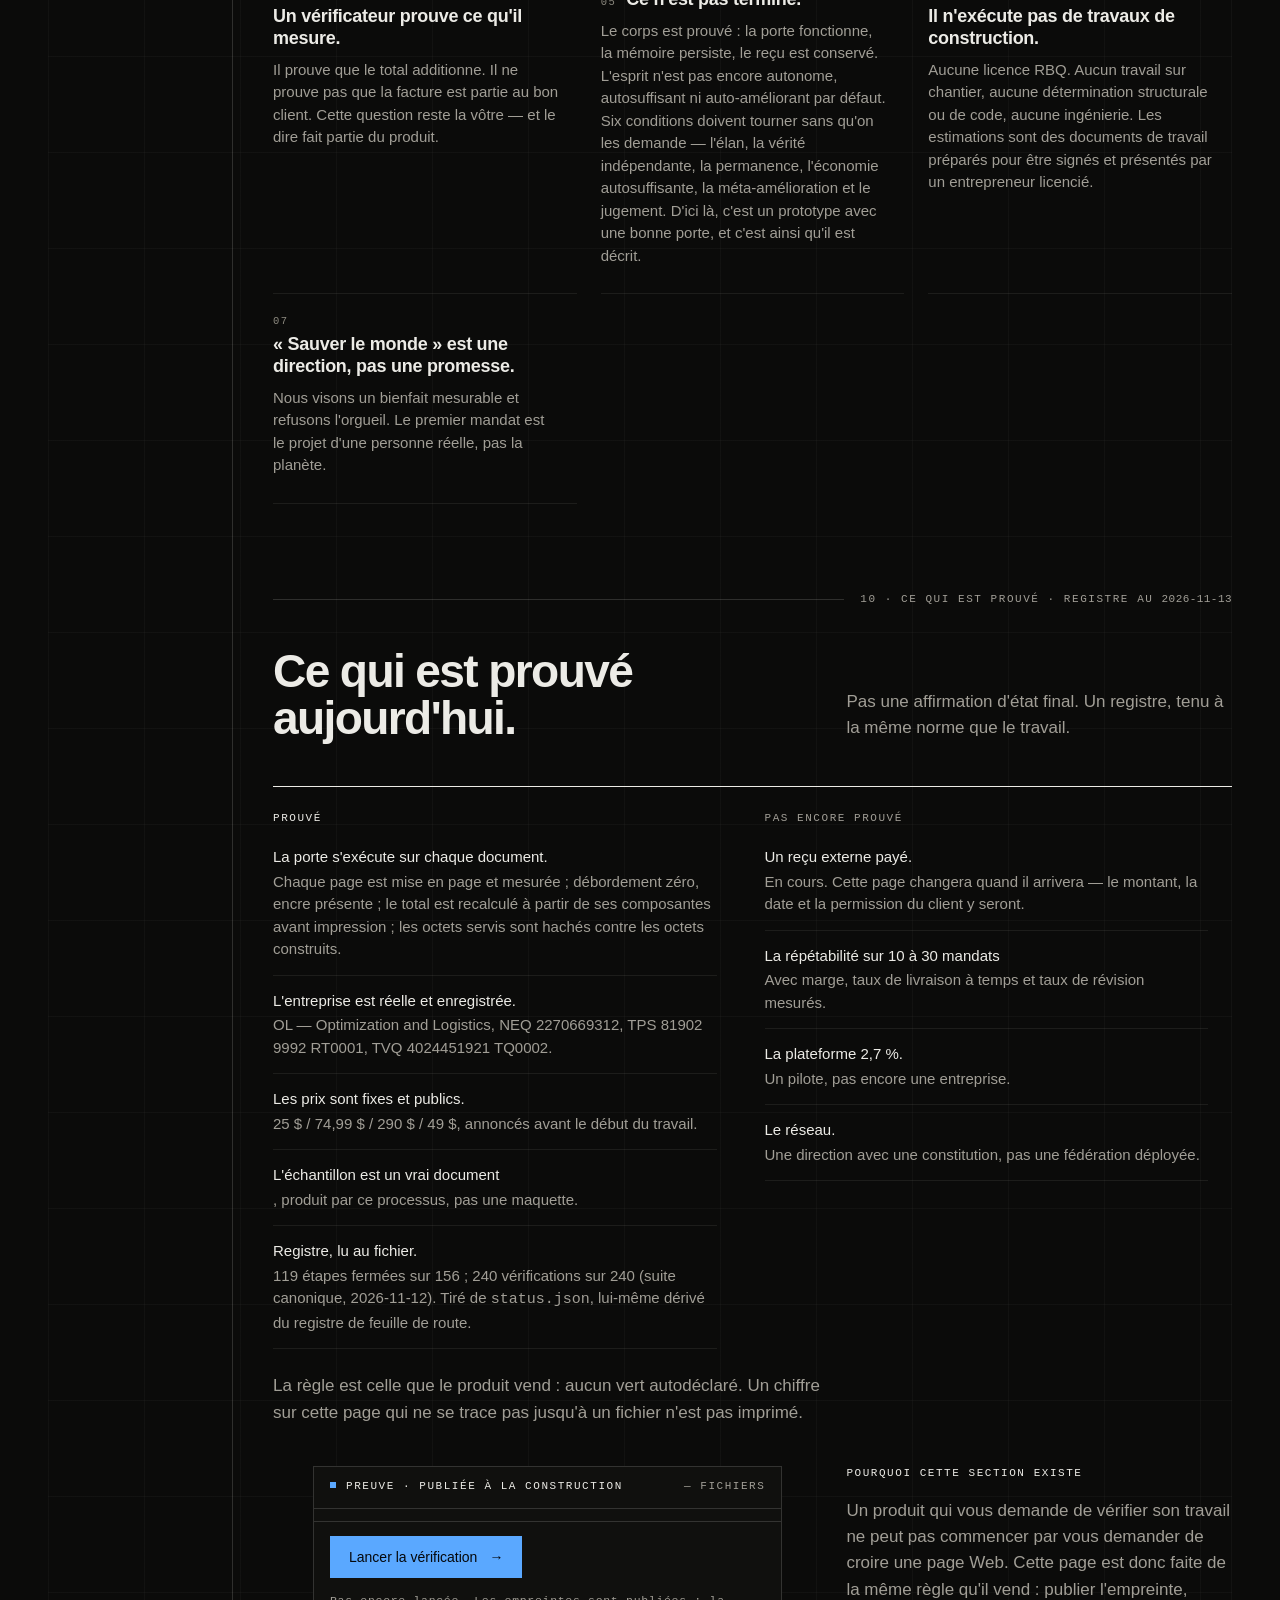
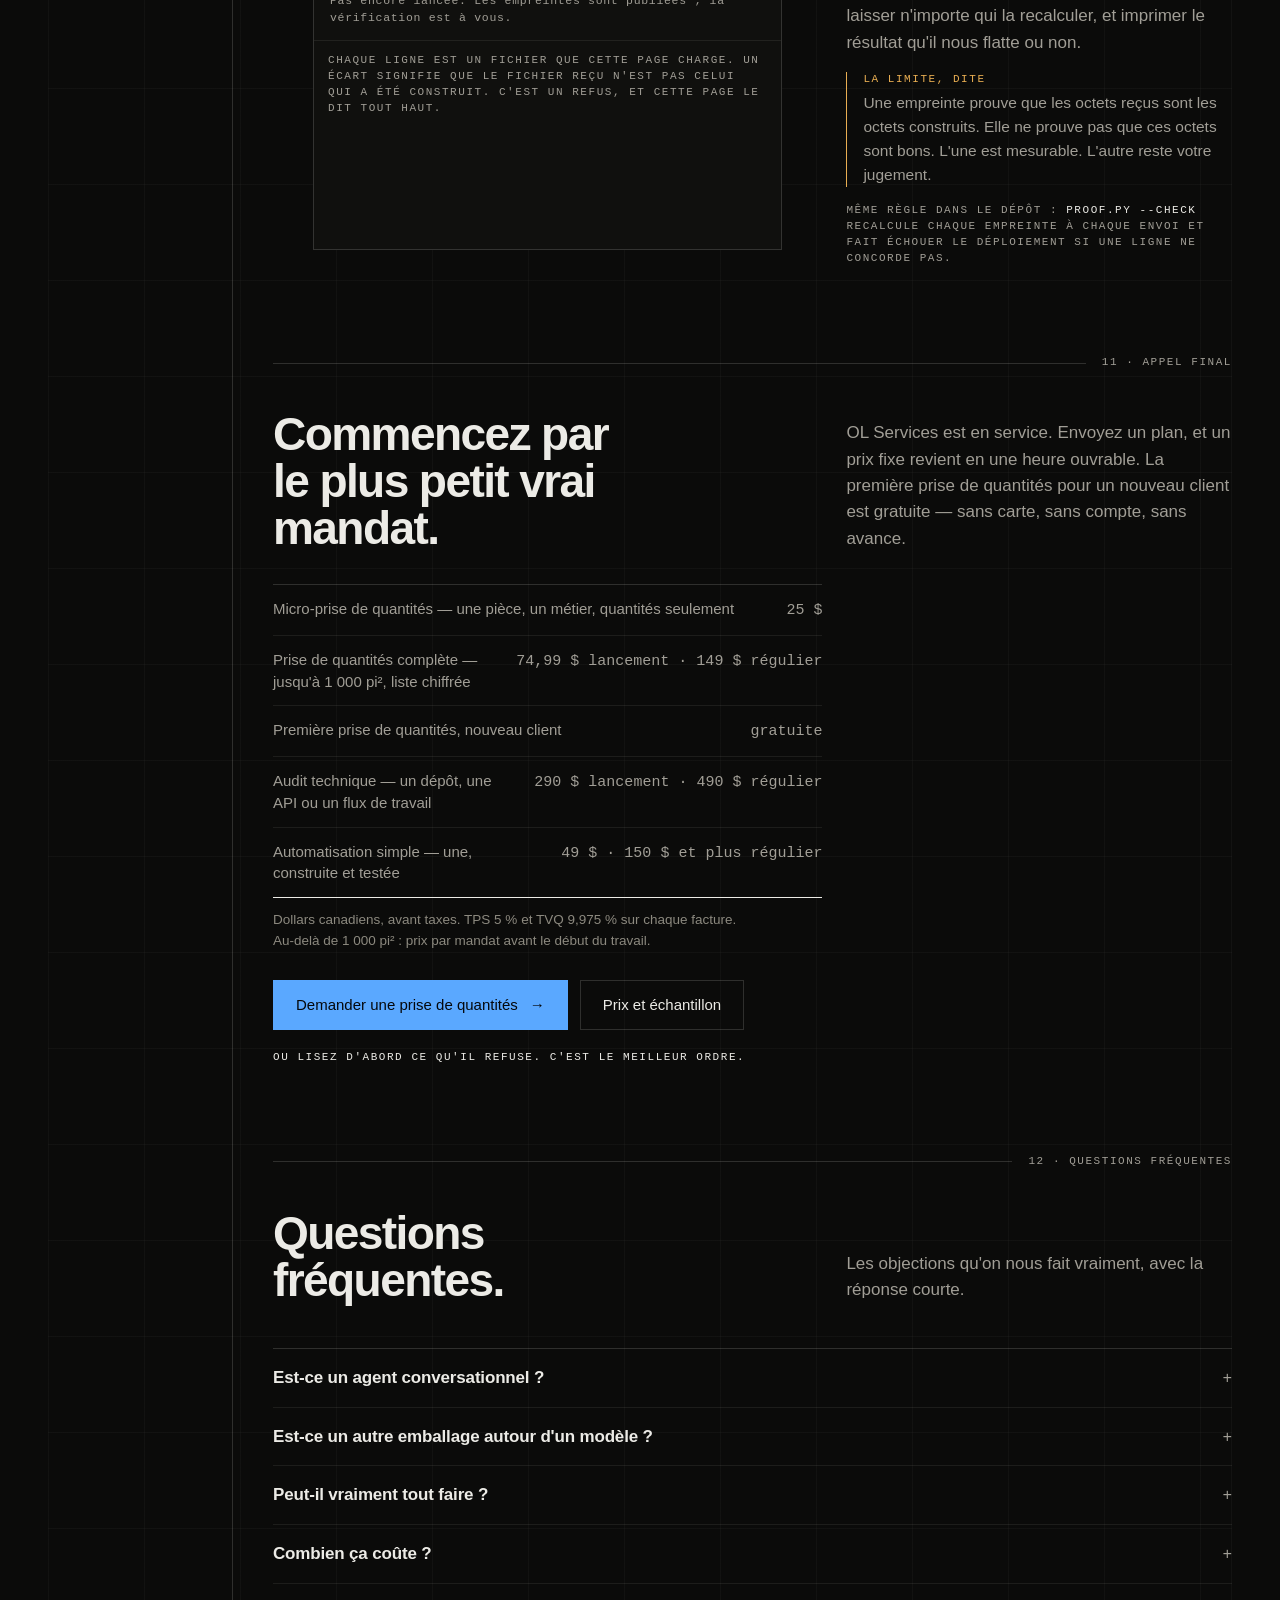
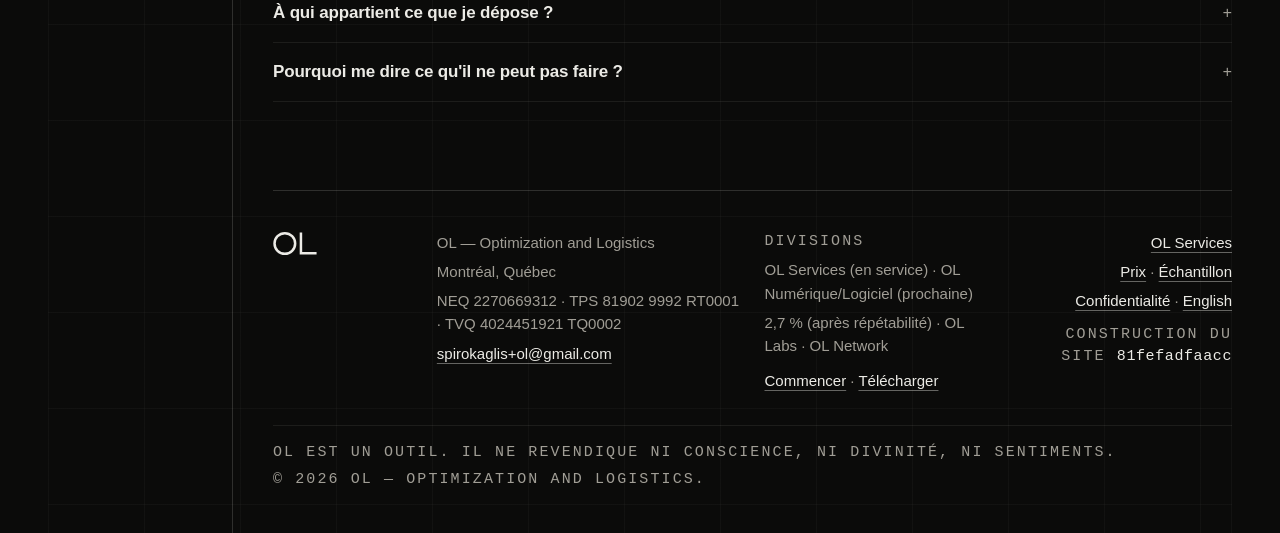
==== commit 2bc78aab: "site: French at the root, English at /en/ — rebuild on the approved copy Language inversion for ol-c" ====
--- a/index.html
+++ b/index.html
@@ -1,455 +1,48 @@
 <!DOCTYPE html>
-<html lang="en">
+<html lang="fr-CA">
 <head>
 <meta charset="utf-8">
 <meta name="viewport" content="width=device-width, initial-scale=1">
-<title>OL-Control — the verifiable agent</title>
-<meta name="description" content="OL-Control is a personal agent that runs on your Mac. It closes a unit of work only when its own verifier passes, and it cannot claim what it has not proven.">
+<title>OL — l'application qui remplace la pile</title>
+<meta name="description" content="OL est un seul organisme persistant : la puissance de code de Claude Code, Codex, Cline et Cursor ; l'exécution d'agents de Hermes ; l'usage de l'ordinateur d'OpenClaw ; l'orchestration de Dots et Herdr. Une mémoire, une identité, une colonne d'autorité et de vérification — et un noyau qui construit ce qui manque.">
 <link rel="canonical" href="https://ol-projects.github.io/ol-control/">
-<script type="application/ld+json">
-{"@context":"https://schema.org","@graph":[
- {"@type":"Organization","@id":"https://ol-projects.github.io/ol-control/#org","name":"OL — Optimization and Logistics","alternateName":"OL-Control","url":"https://ol-projects.github.io/ol-control/","description":"A Montréal company building OL-Control, a personal agent that closes work only when its own verifier passes.","address":{"@type":"PostalAddress","addressLocality":"Montréal","addressRegion":"QC","addressCountry":"CA"},"identifier":"NEQ 2270669312"},
- {"@type":"WebSite","@id":"https://ol-projects.github.io/ol-control/#site","url":"https://ol-projects.github.io/ol-control/","name":"OL","publisher":{"@id":"https://ol-projects.github.io/ol-control/#org"},"inLanguage":"en"},
- {"@type":"SoftwareApplication","name":"OL-Control","applicationCategory":"BusinessApplication","operatingSystem":"macOS","description":"A personal agent that runs on your Mac and closes a unit of work only when its own verifier passes. Documents are rendered to pixels and measured, arithmetic is recomputed to the cent, and a deploy counts only when the served bytes hash-match the built bytes.","url":"https://ol-projects.github.io/ol-control/","publisher":{"@id":"https://ol-projects.github.io/ol-control/#org"},"softwareVersion":"0.17.1","offers":[{"@type":"Offer","name":"Free","price":"0","priceCurrency":"USD"},{"@type":"Offer","name":"Day pass","price":"0.50","priceCurrency":"USD"},{"@type":"Offer","name":"Solo","price":"5","priceCurrency":"USD"},{"@type":"Offer","name":"Pro","price":"19","priceCurrency":"USD"}]}
-]}
-</script>
+<link rel="alternate" hreflang="fr-CA" href="https://ol-projects.github.io/ol-control/">
+<link rel="alternate" hreflang="en-CA" href="https://ol-projects.github.io/ol-control/en/">
+<link rel="alternate" hreflang="x-default" href="https://ol-projects.github.io/ol-control/">
+<meta name="ol-root" content="">
 <meta property="og:type" content="website">
 <meta property="og:url" content="https://ol-projects.github.io/ol-control/">
-<meta property="og:title" content="OL-Control — It cannot claim what it has not proven.">
-<meta property="og:description" content="A personal agent that runs on your Mac and closes work only when its verifier passes. Private beta.">
+<meta property="og:title" content="L'application qui remplace la pile.">
+<meta property="og:description" content="Un seul organisme persistant : une mémoire, une identité, une colonne d'autorité et de vérification — et un noyau qui construit ce qui manque.">
 <meta property="og:image" content="https://ol-projects.github.io/ol-control/og.png">
 <meta property="og:image:width" content="1200">
 <meta property="og:image:height" content="630">
-<meta property="og:image:alt" content="OL-Control — It cannot claim what it has not proven.">
+<meta property="og:locale" content="fr_CA">
+<meta property="og:locale:alternate" content="en_CA">
 <meta name="twitter:card" content="summary_large_image">
-<meta name="twitter:title" content="OL-Control — It cannot claim what it has not proven.">
-<meta name="twitter:description" content="A personal agent that runs on your Mac and closes work only when its verifier passes.">
+<meta name="twitter:title" content="L'application qui remplace la pile.">
+<meta name="twitter:description" content="Une mémoire, une identité, une colonne d'autorité et de vérification — et un noyau qui construit ce qui manque.">
 <meta name="twitter:image" content="https://ol-projects.github.io/ol-control/og.png">
 <link rel="icon" type="image/svg+xml" href="data:image/svg+xml,%3Csvg xmlns='http://www.w3.org/2000/svg' viewBox='0 -12 56 56'%3E%3Crect x='0' y='-12' width='56' height='56' fill='%230b0b0a'/%3E%3Ccircle cx='15' cy='16' r='12.4' fill='none' stroke='%23ecebe6' stroke-width='3.6'/%3E%3Cpath d='M35.6 3.4V28.6H54' fill='none' stroke='%23ecebe6' stroke-width='3.6' stroke-linecap='square'/%3E%3C/svg%3E">
 <meta name="color-scheme" content="dark">
 <meta name="theme-color" content="#0b0b0a">
+<link rel="stylesheet" href="assets/site.css">
 <script>if(window.matchMedia&&!matchMedia('(prefers-reduced-motion: reduce)').matches){document.documentElement.classList.add('motion')}</script>
-<style>
-:root{--bg:#0b0b0a;--bg2:#10100e;--ink:#ecebe6;--mute:#a19e96;--dim:#8c897f;--rule:rgba(236,235,230,.16);--rule2:rgba(236,235,230,.08);--blue:#5aa8ff;--green:#86d4a2;--amber:#e9ae52;--mono:ui-monospace,SFMono-Regular,"SF Mono",Menlo,Consolas,"Liberation Mono",monospace;--sans:-apple-system,BlinkMacSystemFont,"Segoe UI",Roboto,"Helvetica Neue",Arial,sans-serif;--serif:ui-serif,"New York","Iowan Old Style","Palatino Linotype",Georgia,serif;--gut:48px;--gap:24px;--band:88px;--kick:40px;--rh:46px;--hh:56px}
-*,*::before,*::after{box-sizing:border-box}
-html{background:var(--bg);color:var(--ink);-webkit-text-size-adjust:100%;scroll-behavior:smooth;scroll-padding-top:var(--hh)}
-body{margin:0;font:400 17px/1.55 var(--sans);-webkit-font-smoothing:antialiased;overflow-x:hidden}
-::selection{background:var(--blue);color:#05080c}
-a{color:inherit}
-:focus-visible{outline:2px solid var(--blue);outline-offset:3px}
-p{margin:0}
-h1,h2,h3{margin:0;font-weight:560}
-.skip{position:absolute;left:12px;top:-60px;z-index:30;background:var(--blue);color:#05080c;padding:10px 14px;font:500 13px var(--mono);text-decoration:none}
-.skip:focus{top:12px}
-.lab{font:500 11px/1.45 var(--mono);letter-spacing:.14em;text-transform:uppercase;color:var(--mute)}
-.h{text-transform:none;letter-spacing:.04em}
-.ink{color:var(--ink)}
-
-/* container */
-.box-w{max-width:1440px;margin:0 auto;padding:0 var(--gut)}
-.top{position:sticky;top:0;z-index:20;background:rgba(11,11,10,.97)}
-.bar{display:flex;align-items:center;gap:24px;height:var(--hh);border-bottom:1px solid var(--rule)}
-.brand{display:inline-flex;color:var(--ink);text-decoration:none}
-.brand svg{display:block;width:44px;height:25px}
-.brand{gap:12px;align-items:center}
-.brand .wm{font:600 12.5px/1 var(--mono);letter-spacing:.2em;color:var(--ink);white-space:nowrap}
-.brand .wm-h{color:var(--dim);font-weight:500}
-@media (max-width:420px){.brand .wm{display:none}}
-.bar .st0{margin-left:auto;white-space:nowrap}
-.strip{display:none;gap:18px}
-.strip a{position:relative;display:inline-flex;align-items:center;min-height:44px;padding:6px 0;text-decoration:none;font:500 11px/1 var(--mono);letter-spacing:.1em;color:var(--mute)}
-.strip a.on{color:var(--ink)}
-.strip a.on::after{content:"";position:absolute;left:0;right:0;bottom:0;height:1px;background:var(--blue)}
-
-.frame{position:relative;max-width:1440px;margin:0 auto;padding:0 var(--gut);display:grid;grid-template-columns:184px minmax(0,1fr)}
-.frame::before{content:"";position:absolute;top:0;bottom:0;left:var(--gut);right:var(--gut);pointer-events:none;z-index:0;background-image:linear-gradient(to right,rgba(236,235,230,.03) 1px,transparent 1px),linear-gradient(to bottom,rgba(236,235,230,.03) 1px,transparent 1px);background-size:96px 96px;border-right:1px solid rgba(236,235,230,.03)}
-
-/* rail */
-.rail{position:sticky;top:var(--hh);align-self:start;z-index:2;padding-top:var(--band)}
-.rail ol{list-style:none;margin:0;padding:0}
-.rail a{position:relative;display:flex;gap:12px;padding:7px 0 7px 24px;text-decoration:none;white-space:nowrap;font:500 11px/1.3 var(--mono);letter-spacing:.14em;text-transform:uppercase;color:var(--mute);transition:color .2s}
-.rail a .n{font-variant-numeric:tabular-nums}
-.rail a:hover,.rail a.on{color:var(--ink)}
-.rail a.on::before{content:"";position:absolute;left:0;top:50%;width:14px;height:1px;background:var(--blue)}
-
-.col{position:relative;z-index:1;min-width:0;border-left:1px solid var(--rule);padding-left:40px}
-
-/* links + buttons */
-.tl{color:var(--ink);text-decoration:underline;text-decoration-color:rgba(236,235,230,.4);text-decoration-thickness:1px;text-underline-offset:4px;transition:color .2s,text-decoration-color .2s}
-.tl:hover{color:var(--blue);text-decoration-color:var(--blue)}
-.btn{display:inline-flex;align-items:center;justify-content:center;gap:12px;min-height:50px;padding:0 22px;font:500 15px/1 var(--sans);white-space:nowrap;text-decoration:none;border:1px solid transparent;border-radius:0;cursor:pointer;transition:background-color .2s,border-color .2s,color .2s}
-.btn .ar{display:inline-block;transition:transform .25s}
-.btn:hover .ar{transform:translateX(3px)}
-.btn.p{background:var(--blue);color:#05080c}
-.btn.p:hover{background:#82bdff}
-.btn.s{border-color:var(--rule);color:var(--ink);background:transparent}
-.btn.s:hover{border-color:var(--blue);color:var(--blue)}
-.btn[disabled]{background:#24241f;color:var(--mute);border-color:var(--rule);cursor:not-allowed}
-
-/* bands: padding-top only; the header rule is the divider */
-.band{position:relative;padding:var(--band) 0 0}
-.g{display:grid;grid-template-columns:repeat(12,minmax(0,1fr));column-gap:var(--gap)}
-.bh{grid-column:1/-1;display:grid;grid-template-columns:minmax(0,1fr) auto;gap:16px;align-items:center;min-height:16px;margin-bottom:var(--kick)}
-.bh i{height:1px;background:var(--rule)}
-.bh .lab{white-space:nowrap}
-.hero .bh{grid-template-columns:auto minmax(24px,1fr)}
-.hero .bh .lab{white-space:normal;color:var(--ink)}
-.d1{font-size:clamp(42px,6vw,86px);line-height:.98;letter-spacing:-.045em;font-weight:580}
-.d2{font-size:clamp(32px,3.6vw,56px);line-height:1.02;letter-spacing:-.035em;font-weight:560}
-.body{max-width:62ch;color:var(--mute);font-size:17px}
-.body strong{color:var(--ink);font-weight:500}
-.hl{grid-column:1/span 6}
-.hr{grid-column:8/-1;align-self:end}
-
-/* reveal (only with JS + motion) */
-.mask{display:block;overflow:hidden;padding-bottom:.12em;margin-bottom:-.12em}
-.mask>span{display:block}
-html.motion .mask>span{transform:translate3d(0,108%,0);transition:transform 1s cubic-bezier(.2,.7,.1,1);transition-delay:calc(var(--d,0)*110ms)}
-html.motion .mask.in>span{transform:none}
-html.motion [data-reveal]{opacity:0;transform:translate3d(0,14px,0);transition:opacity .8s ease,transform .8s cubic-bezier(.2,.7,.1,1);transition-delay:calc(var(--d,0)*80ms)}
-html.motion [data-reveal].in{opacity:1;transform:none}
-html.motion [data-fade]{opacity:0;transition:opacity 1s ease;transition-delay:calc(var(--d,0)*80ms)}
-html.motion [data-fade].in{opacity:1}
-
-/* hero */
-.hero h1{grid-column:1/-1;margin-bottom:20px}
-.what{grid-column:1/-1;font-size:21px;line-height:1.35;letter-spacing:-.01em;color:var(--ink);font-weight:450;margin-bottom:40px}
-.hero-copy{grid-column:1/span 5;display:flex;flex-direction:column;justify-content:space-between;gap:32px}
-.lede{font-size:17px;line-height:1.6;color:var(--mute);max-width:48ch}
-.lede span{display:block}
-@media (min-width:1080px) and (max-width:1420px){.lede span{display:inline}}
-.ctas{display:flex;flex-wrap:wrap;gap:12px;margin-top:28px}
-.meta{margin-top:20px;color:var(--ink)}
-.key-h{padding-bottom:10px;border-bottom:1px solid var(--rule)}
-.key{margin:0}
-.key>div{display:grid;grid-template-columns:104px 1fr;align-items:center;gap:14px;height:38px;border-bottom:1px solid var(--rule2)}
-.key dd{margin:0;font-size:14px;color:var(--mute)}
-
-/* verdict pill */
-.v{position:relative;display:inline-block;width:92px;padding:6px 0;font:600 10.5px/1 var(--mono);letter-spacing:.12em;text-transform:uppercase;text-align:center;border:1px solid currentColor;transition:color .5s,background-color .5s,border-color .5s}
-[data-v=verified] .v{color:var(--green)}
-[data-v=refused] .v{color:var(--amber)}
-[data-v=held] .v{color:var(--mute);border-style:dashed}
-[data-v=closed] .v{color:#0b0b0a;background:var(--green);border-color:var(--green)}
-[data-v=checking] .v{color:var(--ink);border-color:var(--rule)}
-[data-v=checking] .v::after{content:"";position:absolute;left:-1px;right:-1px;bottom:-1px;height:1px;background:var(--ink);transform-origin:left;animation:chk 1.5s linear forwards}
-@keyframes chk{from{transform:scaleX(0)}to{transform:scaleX(1)}}
-
-/* ledger */
-.ledger{grid-column:6/-1;min-width:0;max-width:100%;margin:0;border:1px solid var(--rule);background:var(--bg2);align-self:start;overflow:hidden}
-.lg-h,.lg-f{display:flex;justify-content:space-between;align-items:center;gap:12px;height:40px;padding:0 14px;white-space:nowrap}
-.lg-h{border-bottom:1px solid var(--rule)}
-.lg-f{border-top:1px solid var(--rule);justify-content:flex-start}
-.lg-n{margin:0;padding:12px 14px 14px;border-top:1px solid var(--rule2);color:var(--mute)}
-.lg-h .ttl{color:var(--ink)}
-.lg-h .ttl::before{content:"";display:inline-block;width:6px;height:6px;background:var(--green);margin-right:10px;vertical-align:1px}
-html.motion .lg-h .ttl::before{animation:pulse 3.2s ease-in-out infinite}
-@keyframes pulse{50%{opacity:.3}}
-.lg-k,.row{display:grid;grid-template-columns:78px 14px minmax(0,1fr) 104px;align-items:center;padding:0 14px}
-.lg-k{height:30px;border-bottom:1px solid var(--rule)}
-.lg-k span:last-child{text-align:right}
-.lg-b{position:relative;height:calc(var(--rh)*12);overflow:hidden}
-.lg-b::before{content:"";position:absolute;top:0;bottom:0;left:95px;width:1px;background:var(--rule2)}
-.row{height:var(--rh);border-bottom:1px solid var(--rule2)}
-.lg-b.js .row{position:absolute;left:0;right:0;top:0}
-.lg-b.anim .row{transition:transform 1s cubic-bezier(.3,.7,.1,1),opacity 1s ease}
-.row .t{font:400 11px/1 var(--mono);color:var(--mute);font-variant-numeric:tabular-nums}
-.row .dot{position:relative;z-index:1;width:7px;height:7px;background:var(--bg2);border:1px solid var(--mute);transition:background-color .5s,border-color .5s}
-.row .c{min-width:0;font-family:var(--mono);padding:0 10px 0 4px}
-.row .c b{display:block;font-weight:500;font-size:12px;line-height:16px;color:var(--ink);white-space:nowrap;overflow:hidden;text-overflow:ellipsis}
-.row .c em{display:block;font-style:normal;font-size:10.5px;line-height:14px;color:var(--dim);white-space:nowrap;overflow:hidden;text-overflow:ellipsis}
-.row .v{justify-self:end}
-.row[data-v=verified] .dot,.row[data-v=closed] .dot{background:var(--green);border-color:var(--green)}
-.row[data-v=refused] .dot{background:var(--amber);border-color:var(--amber)}
-.row[data-v=checking] .dot{border-color:var(--ink)}
-.cnt{text-transform:none;letter-spacing:.04em;font-size:11.5px}
-.cnt b{font-weight:600;color:var(--ink);font-variant-numeric:tabular-nums}
-.cnt .k1 b,.cnt .k4 b{color:var(--green)}.cnt .k2 b{color:var(--amber)}
-
-/* split */
-.side h3{display:flex;justify-content:space-between;align-items:baseline;gap:16px;padding-bottom:14px;border-bottom:1px solid var(--rule)}
-.side h3 .w{font:560 clamp(22px,2vw,28px)/1.1 var(--sans);letter-spacing:-.025em;color:var(--ink)}
-.side ul{list-style:none;margin:0;padding:0;counter-reset:i}
-.side li{display:flex;justify-content:space-between;align-items:baseline;gap:20px;padding:14px 0;border-bottom:1px solid var(--rule2);font-size:18px;line-height:1.4;letter-spacing:-.01em}
-.side li::after{content:counter(i,decimal-leading-zero);counter-increment:i;font:500 11px/1 var(--mono);letter-spacing:.14em;color:var(--mute)}
-.side.def{grid-column:1/span 6;margin-top:48px}
-.side.def li{color:var(--mute)}
-.side.ol{grid-column:7/-1;margin-top:48px}
-.side.ol h3{border-bottom-color:var(--ink)}
-.side.ol li::after{color:var(--green)}
-.coda{grid-column:1/span 9;margin-top:48px;font-size:clamp(24px,2.4vw,34px);line-height:1.15;letter-spacing:-.025em;font-weight:400;max-width:34ch}
-.coda b{font-weight:600}
-
-/* gate */
-.gate-l{grid-column:1/span 6}
-.gate-r{grid-column:7/-1;align-self:start}
-.gate-l .body{margin-top:20px}
-.checks{list-style:none;margin:28px 0 0;padding:0;border-top:1px solid var(--rule)}
-.checks li{display:grid;grid-template-columns:4ch 1fr;gap:4px 14px;padding:16px 0;border-bottom:1px solid var(--rule)}
-.checks .n{grid-row:span 3;color:var(--ink)}
-.checks h3{font-size:18px;letter-spacing:-.015em;font-weight:560}
-.checks p{color:var(--mute);font-size:15.5px;line-height:1.5}
-.th{justify-self:start;margin-top:6px;padding:5px 8px;border:1px solid var(--rule);color:var(--ink);text-transform:none;letter-spacing:.06em}
-.th b{color:var(--green);font-weight:500;letter-spacing:.14em;text-transform:uppercase;margin-right:8px}
-.limit{margin-top:24px;padding-left:16px;border-left:1px solid var(--amber);color:var(--mute);font-size:15.5px;max-width:56ch}
-.limit b{display:block;margin-bottom:4px;color:var(--amber);font:500 11px/1.4 var(--mono);letter-spacing:.14em;text-transform:uppercase}
-.dg{display:block;width:100%;height:auto;overflow:hidden}
-.dg text{font-family:var(--mono);font-size:11px;letter-spacing:1.2px;fill:var(--mute)}
-.dg .k{fill:var(--ink)}.dg .q{font-size:12.5px;letter-spacing:.2px;fill:var(--ink)}
-.dg .gT{fill:var(--green)}.dg .aT{fill:var(--amber)}
-.dg .ln{fill:none;stroke:var(--ink);stroke-width:1}
-.dg .ln.g{stroke:var(--green)}.dg .ln.a{stroke:var(--amber)}.dg .ln.dsh{stroke:var(--mute);stroke-dasharray:3 4}
-.dg rect{fill:none;stroke:rgba(236,235,230,.4);stroke-width:1}
-.dg rect.in{stroke:var(--ink)}
-.dg rect.gb{stroke:var(--green);fill:rgba(134,212,162,.06)}
-.dg rect.ab{stroke:var(--amber)}
-.dg rect.sq{fill:var(--green);stroke:none}
-.dg-cap{margin-top:14px;max-width:52ch}
-.wk{grid-column:1/-1;margin-top:48px;border-top:1px solid var(--ink);border-bottom:1px solid var(--rule)}
-.wk-h{display:flex;justify-content:space-between;gap:16px;padding:12px 0;border-bottom:1px solid var(--rule2)}
-.wk-r{display:grid;grid-template-columns:repeat(6,minmax(0,1fr));column-gap:var(--gap)}
-.wk-r>div{min-width:0;padding:14px 0 16px;display:grid;grid-template-rows:16px 30px;row-gap:6px}
-.wk-r .lab{white-space:nowrap}
-.wk-r .x{font:500 22px/30px var(--mono);letter-spacing:-.02em;font-variant-numeric:tabular-nums;white-space:nowrap}
-.wk-r .bad .x,.wk-r .bad .lab{color:var(--amber)}
-.wk-r .vd .x{font-size:13px;letter-spacing:.12em;text-transform:uppercase;color:var(--amber)}
-
-/* ladder */
-.lad{grid-column:1/-1;margin-top:56px}
-.gapx{position:relative;display:flex;justify-content:space-between;margin-left:calc(200%/7);width:calc(400%/7);padding-bottom:26px;margin-bottom:12px}
-.gapx span:nth-child(2){color:var(--amber)}
-.gapx span:last-child{color:var(--ink);transform:translateX(50%)}
-.gapx::after{content:"";position:absolute;left:0;right:0;bottom:4px;height:12px;border:1px solid var(--mute);border-bottom:0}
-.tiers{list-style:none;margin:0;padding:0;display:grid;grid-template-columns:repeat(7,minmax(0,1fr));border-top:1px solid var(--ink)}
-.tiers li{position:relative;min-width:0;padding-right:12px}
-.tiers li::before{content:"";position:absolute;left:0;top:0;width:1px;height:12px;background:var(--ink)}
-.tiers button{display:block;width:100%;margin:0;padding:18px 0 8px 12px;background:none;border:0;color:inherit;text-align:left;cursor:pointer;font:inherit}
-.tiers .tn{display:block;font:500 11px/1.5 var(--mono);letter-spacing:.14em;color:var(--mute)}
-.tiers .tt{display:block;font:500 12px/1.35 var(--mono);letter-spacing:.1em;text-transform:uppercase;color:var(--ink);white-space:nowrap;transition:color .2s}
-.tiers button:hover .tt{color:var(--blue)}
-.tiers p{padding-left:12px;font-size:14px;line-height:1.45;color:var(--mute);max-width:22ch}
-.tiers li.sel::before{left:0;right:0;top:-2px;width:auto;height:3px;background:var(--blue)}
-.tiers li.sel::after{content:"";position:absolute;left:-5px;top:-11px;border:5px solid transparent;border-top:9px solid var(--blue);border-bottom:0}
-.tiers li.sel .tt{color:var(--blue)}
-.tiers li.sel p{color:var(--ink)}
-.tag{display:none}
-.pq{grid-column:3/-1;margin:56px 0 0;padding-top:24px;border-top:1px solid var(--rule)}
-.pq p{font-family:var(--serif);font-weight:400;font-size:clamp(28px,3vw,44px);line-height:1.1;letter-spacing:-.015em;max-width:26ch;color:var(--ink)}
-.pq p em{font-style:italic;color:var(--amber)}
-.pq footer{margin-top:16px}
-
-/* refusals */
-.laws{grid-column:1/-1;list-style:none;margin:40px 0 0;padding:0;border-bottom:1px solid var(--rule)}
-.laws li{display:grid;grid-template-columns:repeat(12,minmax(0,1fr));column-gap:var(--gap);align-items:baseline;padding:34px 0;border-top:1px solid var(--rule)}
-.laws .ln-n{grid-column:1/span 1;color:var(--ink)}
-.laws .ln-t{grid-column:2/span 8;font-size:clamp(28px,3vw,42px);line-height:1.05;letter-spacing:-.03em;color:var(--ink)}
-.laws .ln-t span{display:block;white-space:nowrap}
-.laws .ln-t span:first-child{font-weight:620}
-.laws .ln-t span:last-child{font-weight:380}
-.laws .ln-a{grid-column:10/-1;text-align:right}
-
-/* made of */
-.spec{grid-column:1/-1;margin:40px 0 0;border-bottom:1px solid var(--rule)}
-.spec>div{display:grid;grid-template-columns:repeat(12,minmax(0,1fr));column-gap:var(--gap);align-items:baseline;padding:20px 0;border-top:1px solid var(--rule)}
-.spec .hd{padding:0 0 10px;border-top:0}
-.spec dt{grid-column:1/span 3;display:flex;gap:14px}
-.spec dt .w{color:var(--ink)}
-.spec dd{margin:0}
-.spec .ds{grid-column:4/span 6;font-size:17px;line-height:1.5;letter-spacing:-.005em;max-width:56ch}
-.spec .nt{grid-column:10/-1;text-align:right}
-.spec .nt.lim{color:var(--amber)}
-
-/* numbers: instrument */
-.inst{grid-column:1/-1;margin-top:40px;display:grid;grid-template-columns:repeat(6,minmax(0,1fr));column-gap:var(--gap);border-top:1px solid var(--ink);border-bottom:1px solid var(--rule);padding:18px 0 20px}
-.inst>div{display:grid;grid-template-rows:16px 60px 16px 16px;row-gap:6px;min-width:0;grid-template-areas:"l" "f" "u" "s"}
-.inst .l,.inst .u,.inst .s{line-height:16px;white-space:nowrap;overflow:hidden;text-overflow:ellipsis}
-.inst .l{grid-area:l;color:var(--ink)}
-.inst .f{grid-area:f;font:500 clamp(40px,3.8vw,56px)/60px var(--mono);letter-spacing:-.04em;font-variant-numeric:tabular-nums;color:var(--ink)}
-.inst .f.am{color:var(--amber)}
-.inst .u{grid-area:u}
-.inst .u.am{color:var(--amber)}
-.inst .s{grid-area:s;color:var(--dim)}
-
-/* access */
-.acc-l{grid-column:1/span 5}
-.acc-l .body{margin-top:20px}
-.price{list-style:none;margin:28px 0 0;padding:0;border-top:1px solid var(--rule)}
-.price li{display:grid;grid-template-columns:104px 1fr;align-items:baseline;gap:4px 16px;padding:14px 0;border-bottom:1px solid var(--rule2)}
-.price .pr{grid-row:span 2;font:560 28px/1 var(--sans);letter-spacing:-.03em}
-.price .pr small{display:block;margin-top:6px;font:500 10.5px var(--mono);letter-spacing:.12em;color:var(--mute);text-transform:uppercase}
-.price .ds{color:var(--mute);font-size:15px;line-height:1.45}
-.price li.hi{border-left:2px solid var(--ink);padding-left:14px;margin-left:-16px}
-.price li.hi .ds{color:var(--ink)}
-.price .stt{color:var(--green)}
-form{grid-column:7/-1;display:grid;gap:22px;align-content:start;min-width:0}
-.fld{display:grid;gap:8px}
-.fld .lab{display:flex;justify-content:space-between}
-input[type=email],textarea{width:100%;padding:14px 16px;background:rgba(11,11,10,.8);border:1px solid var(--rule);border-radius:0;color:var(--ink);font:400 16px/1.45 var(--sans);transition:border-color .2s,box-shadow .2s;-webkit-appearance:none;appearance:none}
-textarea{resize:vertical;min-height:92px}
-input::placeholder,textarea::placeholder{color:#8b887f}
-input:hover,textarea:hover{border-color:rgba(236,235,230,.34)}
-input:focus,textarea:focus{outline:none;border-color:var(--blue);box-shadow:0 0 0 1px var(--blue)}
-input:disabled,textarea:disabled{opacity:.6}
-.fld.err input{border-color:var(--amber);box-shadow:0 0 0 1px var(--amber)}
-.hint{font-size:14px;color:var(--mute)}
-.fld.err .hint{color:var(--amber)}
-fieldset{margin:0;padding:0;border:0;display:grid;gap:8px;min-width:0}
-legend{padding:0;margin-bottom:8px}
-.seg{display:grid;grid-template-columns:repeat(4,minmax(0,1fr));border:1px solid var(--rule)}
-.seg label{position:relative;display:block;cursor:pointer}
-.seg label+label{border-left:1px solid var(--rule)}
-.seg input{position:absolute;opacity:0;width:1px;height:1px}
-.seg span{display:block;padding:13px 6px;text-align:center;font:500 11px/1.2 var(--mono);letter-spacing:.12em;text-transform:uppercase;color:var(--mute);white-space:nowrap;transition:color .2s,background-color .2s}
-.seg label:hover span{color:var(--ink)}
-.seg input:checked+span{color:#05080c;background:var(--ink)}
-.seg input:focus-visible+span{outline:2px solid var(--blue);outline-offset:-2px}
-.sub{display:flex;flex-direction:column;align-items:flex-start;gap:14px}
-.fb{font-size:15px;color:var(--mute)}
-.status{font-size:15px;line-height:1.5;padding:12px 14px;border:1px solid var(--rule);border-left:2px solid var(--ink);color:var(--ink)}
-.status:empty{display:none}
-.status .stl{display:block;margin-bottom:4px;font:500 11px/1.4 var(--mono);letter-spacing:.14em;text-transform:uppercase}
-.status.ok{border-left-color:var(--green)}
-.status.ok .stl{color:var(--green)}
-.status.bad{border-left-color:var(--amber)}
-.status.bad .stl{color:var(--amber)}
-
-/* footer */
-.foot{margin-top:var(--band);padding:40px 0 44px;border-top:1px solid var(--rule)}
-.foot .g{row-gap:20px}
-.foot .mk2{grid-column:1/span 2;color:var(--ink)}
-.foot .mk2 svg{width:44px;height:25px;display:block}
-.foot .f1{grid-column:3/span 4}
-.foot .f2{grid-column:7/span 3}
-.foot .f3{grid-column:10/-1;text-align:right}
-.foot p{font-size:15px;color:var(--mute)}
-.foot p+p{margin-top:6px}
-
-/* ≤1080: rail becomes a numbers strip in the header */
-@media (max-width:1080px){
- :root{--gut:32px}
- .frame{display:block}
- .rail{display:none}
- .strip{display:flex}
- .col{border-left:0;padding-left:0}
- .hero-copy{grid-column:1/-1;justify-content:flex-start}
- .ledger{grid-column:1/-1;margin-top:48px}
- .key{max-width:560px}
- .tiers .tt{font-size:11px;letter-spacing:.04em;white-space:normal;overflow-wrap:anywhere}
- .laws .ln-t span{white-space:normal}
- .wk-r{grid-template-columns:repeat(3,minmax(0,1fr))}
- .wk-r>div:nth-child(n+4){border-top:1px solid var(--rule2)}
- .wk-r .x{font-size:18px}
- .inst{grid-template-columns:repeat(3,minmax(0,1fr));row-gap:20px}
-}
-/* ≤760: separate mobile composition */
-@media (max-width:760px){
- .bh .lab{white-space:normal}
- :root{--gut:20px;--band:56px;--kick:32px;--hh:52px}
- body{font-size:16px}
- .strip{display:none}
- .g>*{grid-column:1/-1!important}
- .hl,.hr{grid-column:1/-1}
- .hr{margin-top:20px}
- .d1{font-size:clamp(38px,11vw,48px);letter-spacing:-.04em}
- .what{font-size:20px;margin-bottom:28px}
- .lede span{display:inline}
- .btn{flex:1 1 100%}
- .sub{align-items:stretch}
- .sub .btn{flex:none}
- .lg-h,.lg-f{padding:0 12px}
- .lg-n{padding:12px}
- .lg-k,.row{grid-template-columns:50px minmax(0,1fr) 84px;padding:0 12px}
- .lg-k span:nth-child(2),.row .dot,.lg-b::before{display:none}
- .row .c{padding:0 8px 0 0}
- .row .t{font-size:10px}
- .row .v,.key .v{width:80px;font-size:10px;letter-spacing:.08em}
- .key>div{grid-template-columns:88px 1fr}
- .cnt{font-size:11px;letter-spacing:0}
- .side.def,.side.ol{margin-top:40px}
- .side li{font-size:17px}
- .gate-r{margin-top:40px}
- .wk-r{grid-template-columns:1fr}
- .wk-r>div{grid-template-columns:1fr auto;grid-template-rows:auto;align-items:baseline;padding:10px 0;border-top:1px solid var(--rule2)}
- .wk-r>div:first-child{border-top:0}
- .wk-r .x{font-size:17px;line-height:1.3}
- .wk-h{flex-direction:column;gap:4px}
- .lad{margin-top:40px}
- .gapx{display:none}
- .tiers{grid-template-columns:1fr;border-top:0;border-left:1px solid var(--ink);margin-left:6px}
- .tiers li{display:grid;grid-template-columns:150px 1fr;align-items:center;column-gap:12px;min-height:58px;padding:0;border-bottom:1px solid var(--rule2)}
- .tiers li::before{left:0;top:50%;width:10px;height:1px}
- .tiers li.sel::before{left:-2px;right:auto;top:0;bottom:0;width:3px;height:auto}
- .tiers li.sel::after{left:2px;top:50%;margin-top:-5px;border:5px solid transparent;border-left:9px solid var(--blue);border-right:0}
- .tiers button{padding:10px 0 10px 18px}
- .tiers .tt{font-size:12px;letter-spacing:.06em}
- .tiers p{padding:8px 0;font-size:14px;max-width:none}
- .tag{display:block;font:500 10.5px/1.5 var(--mono);letter-spacing:.12em;text-transform:uppercase;color:var(--amber)}
- .pq{margin-top:40px}
- .pq p{font-size:28px}
- .laws{margin-top:32px}
- .laws li{grid-template-columns:auto 1fr;grid-template-areas:"n a" "t t";row-gap:12px;padding:24px 0}
- .laws .ln-n{grid-area:n}
- .laws .ln-a{grid-area:a;text-align:right}
- .laws .ln-t{grid-area:t;font-size:30px;line-height:1.05}
- .spec{margin-top:32px}
- .spec .hd{display:none}
- .spec>div{grid-template-columns:1fr auto;row-gap:8px}
- .spec dt{grid-column:1/2!important}
- .spec .nt{grid-column:2/3!important;grid-row:1}
- .spec .ds{grid-column:1/-1!important;font-size:16px}
- .inst{grid-template-columns:1fr;padding:0}
- .inst>div{grid-template-columns:1fr auto;grid-template-rows:auto auto;grid-template-areas:"l f" "s u";row-gap:2px;column-gap:16px;align-items:baseline;padding:14px 0;border-top:1px solid var(--rule2)}
- .inst>div:first-child{border-top:0}
- .inst .f{font-size:36px;line-height:40px;text-align:right}
- .inst .u{text-align:right}
- .price li.hi{margin-left:0}
- form{margin-top:48px}
- .seg{grid-template-columns:repeat(2,minmax(0,1fr))}
- .seg label:nth-child(3){border-left:0}
- .seg label:nth-child(n+3){border-top:1px solid var(--rule)}
- .foot .f3{text-align:left}
-}
-/* film */
-.film{grid-column:1/span 4;min-width:0;margin-top:40px}
-.film video{display:block;width:100%;height:auto;border:1px solid var(--rule);background:#000}
-.film figcaption{margin-top:12px;max-width:44ch}
-.film .dur{display:flex;gap:16px;align-items:center;margin-top:16px}
-@media (max-width:1080px){.film{grid-column:1/span 5}}
-@media (max-width:760px){.film{grid-column:1/-1}.film figcaption{max-width:none}}
-
-/* verify this page */
-.vf{grid-column:1/span 7;min-width:0;margin-top:40px;border:1px solid var(--rule);background:var(--bg2)}
-.vf-h{display:flex;justify-content:space-between;align-items:center;gap:12px;height:42px;padding:0 16px;border-bottom:1px solid var(--rule);white-space:nowrap}
-.vf-h .ttl{color:var(--ink)}
-.vf-h .ttl::before{content:"";display:inline-block;width:6px;height:6px;background:var(--blue);margin-right:10px;vertical-align:1px}
-.vf-b{padding:6px 16px}
-.vf-row{display:grid;grid-template-columns:minmax(0,1fr) 110px 96px;align-items:center;gap:12px;height:34px;border-bottom:1px solid var(--rule2);font:400 12px/1 var(--mono)}
-.vf-row:last-child{border-bottom:0}
-.vf-row b{font-weight:500;color:var(--ink);white-space:nowrap;overflow:hidden;text-overflow:ellipsis}
-.vf-row .hg{color:var(--dim);font-variant-numeric:tabular-nums;white-space:nowrap;overflow:hidden;text-overflow:ellipsis}
-.vf-row .v{width:auto;justify-self:end;padding:5px 0;font-size:10px}
-.vf-f{display:flex;flex-wrap:wrap;align-items:center;justify-content:space-between;gap:14px;padding:14px 16px;border-top:1px solid var(--rule)}
-.vf-sum{font:500 11.5px/1.5 var(--mono);letter-spacing:.06em;color:var(--mute)}
-.vf-sum b{color:var(--green);font-variant-numeric:tabular-nums}
-.vf-sum .bad{color:var(--amber)}
-.vf-note{grid-column:8/-1;align-self:start;margin-top:40px}
-.vf-note p+p{margin-top:16px}
-@media (max-width:1080px){.vf{grid-column:1/-1}.vf-note{grid-column:1/-1;margin-top:28px}}
-@media (max-width:760px){.vf-row{grid-template-columns:minmax(0,1fr) 84px;height:auto;min-height:38px;padding:8px 0}.vf-row .hg{display:none}.vf{overflow:hidden}}
-/* the hero must not wait for JS: its entrance runs from CSS at parse time, so the
-   largest element is painted ~700 ms in instead of after script + a 1 s transition */
-@media (prefers-reduced-motion:no-preference){
- html.motion .hero .mask>span{transform:none;animation:heroIn .68s cubic-bezier(.2,.7,.1,1) both;animation-delay:calc(var(--d,0)*70ms)}
- html.motion .hero [data-reveal]{opacity:1;transform:none;animation:heroUp .55s cubic-bezier(.2,.7,.1,1) both;animation-delay:calc(var(--d,0)*35ms + 40ms)}
- html.motion .hero .ledger{animation-delay:.12s}
- @keyframes heroIn{from{transform:translate3d(0,108%,0)}to{transform:none}}
- @keyframes heroUp{from{opacity:0;transform:translate3d(0,14px,0)}to{opacity:1;transform:none}}
-}
-@media (prefers-reduced-motion:reduce){html{scroll-behavior:auto}*,*::before,*::after{animation:none!important;transition:none!important}}
-</style>
+<script type="application/ld+json">
+{"@context":"https://schema.org","@graph":[
+ {"@type":"Organization","@id":"https://ol-projects.github.io/ol-control/#org","name":"OL — Optimization and Logistics","url":"https://ol-projects.github.io/ol-control/","email":"spirokaglis+ol@gmail.com","description":"OL — Optimization and Logistics, Montréal. Un organisme persistant : une mémoire, une identité, une colonne d'autorité et de vérification, et un noyau génératif.","identifier":"NEQ 2270669312","vatID":"819029992RT0001","taxID":"4024451921TQ0002","address":{"@type":"PostalAddress","addressLocality":"Montréal","addressRegion":"QC","addressCountry":"CA"}},
+ {"@type":"WebSite","@id":"https://ol-projects.github.io/ol-control/#site","url":"https://ol-projects.github.io/ol-control/","name":"OL","inLanguage":"fr-CA","publisher":{"@id":"https://ol-projects.github.io/ol-control/#org"}},
+ {"@type":"Service","name":"OL Services","serviceType":"Prises de quantités, estimations, audits techniques et automatisation","provider":{"@id":"https://ol-projects.github.io/ol-control/#org"},"areaServed":{"@type":"AdministrativeArea","name":"Québec"},"url":"https://ol-projects.github.io/ol-services/","offers":[
+  {"@type":"Offer","name":"Micro-prise de quantités","price":"25","priceCurrency":"CAD"},
+  {"@type":"Offer","name":"Prise de quantités complète (lancement)","price":"74.99","priceCurrency":"CAD"},
+  {"@type":"Offer","name":"Audit technique (lancement)","price":"290","priceCurrency":"CAD"},
+  {"@type":"Offer","name":"Automatisation simple (lancement)","price":"49","priceCurrency":"CAD"}
+ ]}
+]}
+</script>
 </head>
 <body>
-<a class="skip" href="#main">Skip to content</a>
+<a class="skip" href="#main">Aller au contenu</a>
 <svg width="0" height="0" style="position:absolute" aria-hidden="true" focusable="false">
  <symbol id="mark" viewBox="0 0 56 32"><circle cx="15" cy="16" r="13.2" fill="none" stroke="currentColor" stroke-width="3.2"/><path d="M35.6 3.4V28.6H54" fill="none" stroke="currentColor" stroke-width="3.2" stroke-linecap="square"/></symbol>
 </svg>
@@ -457,11 +50,14 @@
 <header class="top">
  <div class="box-w">
   <div class="bar">
-   <a class="brand" href="#top" aria-label="OL-Control — back to top"><svg aria-hidden="true"><use href="#mark"/></svg><span class="wm">OL<span class="wm-h">-</span>CONTROL</span></a>
-   <nav class="strip" aria-label="Sections, compact">
-    <a href="#top" data-s="top" aria-label="01 Overview">01</a><a href="#split" data-s="split" aria-label="02 The split">02</a><a href="#gate" data-s="gate" aria-label="03 The gate">03</a><a href="#ladder" data-s="ladder" aria-label="04 The ladder">04</a><a href="#refusals" data-s="refusals" aria-label="05 Refusals">05</a><a href="#made" data-s="made" aria-label="06 Made of">06</a><a href="#numbers" data-s="numbers" aria-label="07 Numbers">07</a><a href="#verify" data-s="verify" aria-label="08 Check this page">08</a><a href="#access" data-s="access" aria-label="09 Access">09</a>
+   <a class="brand" href="#top" aria-label="OL — retour en haut"><svg aria-hidden="true"><use href="#mark"/></svg></a>
+   <nav class="strip" aria-label="Sections, forme compacte">
+    <a href="#top" data-s="top" aria-label="01 Aperçu">01</a><a href="#film" data-s="film" aria-label="02 Le film">02</a><a href="#pile" data-s="pile" aria-label="03 La pile">03</a><a href="#organisme" data-s="organisme" aria-label="04 L'organisme">04</a><a href="#noyau" data-s="noyau" aria-label="05 Le noyau">05</a><a href="#colonne" data-s="colonne" aria-label="06 La colonne">06</a><a href="#entonnoir" data-s="entonnoir" aria-label="07 L'entonnoir">07</a><a href="#divisions" data-s="divisions" aria-label="08 Divisions">08</a><a href="#commission" data-s="commission" aria-label="09 2,7 pour cent">09</a><a href="#limites" data-s="limites" aria-label="10 Limites">10</a><a href="#preuve" data-s="preuve" aria-label="11 Preuve">11</a><a href="#commencer" data-s="commencer" aria-label="12 Commencer">12</a><a href="#faq" data-s="faq" aria-label="13 Questions">13</a>
    </nav>
-   <p class="lab st0">Private beta · <a href="download.html" style="color:inherit;border-bottom:1px solid currentColor;text-decoration:none">Download 0.17.1</a></p>
+   <a class="svc" href="https://ol-projects.github.io/ol-services/"><span>OL Services</span> <span aria-hidden="true">→</span></a>
+   <nav class="langsw lab" aria-label="Langue">
+    <a href="./" aria-current="true" hreflang="fr-CA">FR</a><span class="sep" aria-hidden="true">/</span><a href="en/" hreflang="en-CA" lang="en-CA">EN</a>
+   </nav>
   </div>
  </div>
 </header>
@@ -469,14 +65,19 @@
 <div class="frame">
 <nav class="rail" aria-label="Sections">
  <ol>
-  <li><a href="#top" data-s="top"><span class="n">01</span><span>Overview</span></a></li>
-  <li><a href="#split" data-s="split"><span class="n">02</span><span>The split</span></a></li>
-  <li><a href="#gate" data-s="gate"><span class="n">03</span><span>The gate</span></a></li>
-  <li><a href="#ladder" data-s="ladder"><span class="n">04</span><span>The ladder</span></a></li>
-  <li><a href="#refusals" data-s="refusals"><span class="n">05</span><span>Refusals</span></a></li>
-  <li><a href="#made" data-s="made"><span class="n">06</span><span>Made of</span></a></li>
-  <li><a href="#numbers" data-s="numbers"><span class="n">07</span><span>Numbers</span></a></li>
-  <li><a href="#verify" data-s="verify"><span class="n">08</span><span>Check it</span></a></li><li><a href="#access" data-s="access"><span class="n">09</span><span>Access</span></a></li>
+  <li><a href="#top" data-s="top"><span class="n">01</span><span>Aperçu</span></a></li>
+  <li><a href="#film" data-s="film"><span class="n">02</span><span>Le film</span></a></li>
+  <li><a href="#pile" data-s="pile"><span class="n">03</span><span>La pile</span></a></li>
+  <li><a href="#organisme" data-s="organisme"><span class="n">04</span><span>L'organisme</span></a></li>
+  <li><a href="#noyau" data-s="noyau"><span class="n">05</span><span>Le noyau</span></a></li>
+  <li><a href="#colonne" data-s="colonne"><span class="n">06</span><span>La colonne</span></a></li>
+  <li><a href="#entonnoir" data-s="entonnoir"><span class="n">07</span><span>L'entonnoir</span></a></li>
+  <li><a href="#divisions" data-s="divisions"><span class="n">08</span><span>Divisions</span></a></li>
+  <li><a href="#commission" data-s="commission"><span class="n">09</span><span>2,7&nbsp;%</span></a></li>
+  <li><a href="#limites" data-s="limites"><span class="n">10</span><span>Limites</span></a></li>
+  <li><a href="#preuve" data-s="preuve"><span class="n">11</span><span>Preuve</span></a></li>
+  <li><a href="#commencer" data-s="commencer"><span class="n">12</span><span>Commencer</span></a></li>
+  <li><a href="#faq" data-s="faq"><span class="n">13</span><span>FAQ</span></a></li>
  </ol>
 </nav>
 
@@ -485,281 +86,401 @@
 
 <section class="band hero" id="top" aria-labelledby="h-hero">
  <div class="g">
-  <div class="bh"><span class="lab">01 · Montréal · Site build <span class="h" id="gen-hero">—</span></span><i></i></div>
+  <div class="bh"><span class="lab">01 · Montréal · OL — Optimization and Logistics</span><i></i></div>
   <h1 class="d1" id="h-hero">
-   <span class="mask" style="--d:0"><span>It cannot claim</span></span>
-   <span class="mask" style="--d:1"><span>what it has not proven.</span></span>
+   <span class="mask" style="--d:0"><span>Une seule application</span></span>
+   <span class="mask" style="--d:1"><span>à la place de neuf.</span></span>
   </h1>
-  <p class="what" data-reveal style="--d:2">A personal agent that runs on your Mac — and closes work only when its verifier passes.</p>
+  <p class="what" data-reveal style="--d:2">Pas en regroupant neuf produits. En possédant ce que chacun d'eux n'a qu'en partie.</p>
   <div class="hero-copy" data-reveal style="--d:3">
    <div>
-    <p class="lede"><span>Other agents sound just as sure when they are wrong.</span> <span>OL-Control renders, recomputes and hashes its own work,</span> <span>and refuses anything that fails the check.</span></p>
+    <p class="lede"><span>Une mémoire, une identité, une colonne d'autorité et de vérification —</span> <span>et un noyau qui construit ce qui manque,</span> <span>puis améliore la méthode qui l'a construit.</span></p>
     <div class="ctas">
-     <a class="btn p" href="download.html">Download 0.17.1 <span class="ar" aria-hidden="true">↓</span></a>
-     <a class="btn s" href="#gate">See how it proves it</a>
-     <a class="btn s" href="#film">Watch 30s <span class="ar" aria-hidden="true">▶</span></a>
+     <a class="btn p" href="https://ol-projects.github.io/ol-services/">Demander une prise de quantités — la première est gratuite <span class="ar" aria-hidden="true">→</span></a>
+     <a class="btn s" href="#limites">Voir ce qu'il refuse</a>
+     <a class="btn s" href="#film">Regarder 30&nbsp;s <span class="ar" aria-hidden="true">▶</span></a>
     </div>
-    <p class="meta lab">Private beta · macOS 12+ · Apple silicon · <a href="#access" style="color:inherit;border-bottom:1px solid currentColor;text-decoration:none">or request access</a></p>
-   </div>
-   <div>
-    <p class="lab key-h ink">How to read the ledger</p>
-    <dl class="key">
-     <div data-v="verified"><dt><span class="v">verified</span></dt><dd>A check ran and passed.</dd></div>
-     <div data-v="refused"><dt><span class="v">refused</span></dt><dd>A check ran and failed. The reason is logged.</dd></div>
-     <div data-v="held"><dt><span class="v">held</span></dt><dd>Not checked yet. Never reported as done.</dd></div>
-     <div data-v="closed"><dt><span class="v">closed</span></dt><dd>Every check passed. Evidence stored.</dd></div>
-    </dl>
+    <p class="meta lab">OL Services est en service. Prises de quantités à partir de 25&nbsp;$, la première gratuite. Audits et automatisations à prix fixe.</p>
    </div>
   </div>
 
   <figure class="ledger" data-reveal style="--d:4" aria-labelledby="lg-cap">
-   <div class="lg-h"><span class="lab ttl">Ledger</span><span class="lab" id="lg-clock">T+ 04:31.902</span></div>
-   <div class="lg-k" aria-hidden="true"><span class="lab">Time</span><span></span><span class="lab">Claim / evidence</span><span class="lab">Verdict</span></div>
+   <div class="lg-h"><span class="lab ttl">Registre</span><span class="lab" id="lg-clock">T+ 04:31.902</span></div>
+   <div class="lg-k" aria-hidden="true"><span class="lab">Temps</span><span></span><span class="lab">Affirmation / preuve</span><span class="lab">Verdict</span></div>
    <div class="lg-b" id="lg">
-    <div class="row" data-v="verified"><span class="t">04:02.118</span><i class="dot"></i><span class="c"><b>invoice-0412 · p.1 rendered</b><em>png · 0 px outside page bounds</em></span><span class="v">verified</span></div>
-    <div class="row" data-v="refused"><span class="t">04:04.603</span><i class="dot"></i><span class="c"><b>invoice-0412 · p.2 ink</b><em>coverage 0.0% · blank page</em></span><span class="v">refused</span></div>
-    <div class="row" data-v="verified"><span class="t">04:07.091</span><i class="dot"></i><span class="c"><b>subtotal + GST 5% + QST 9.975%</b><em>1,240.00 + 62.00 + 123.69 = 1,425.69</em></span><span class="v">verified</span></div>
-    <div class="row" data-v="refused"><span class="t">04:09.774</span><i class="dot"></i><span class="c"><b>printed total vs recomputed</b><em>1,425.96 ≠ 1,425.69 · Δ 0.27</em></span><span class="v">refused</span></div>
-    <div class="row" data-v="held"><span class="t">04:12.330</span><i class="dot"></i><span class="c"><b>invoice-0412 · regenerated</b><em>awaiting the gate again</em></span><span class="v">held</span></div>
-    <div class="row" data-v="verified"><span class="t">04:15.046</span><i class="dot"></i><span class="c"><b>invoice-0412 · p.2 re-rendered</b><em>ink 41.2% · 0 px clipped</em></span><span class="v">verified</span></div>
-    <div class="row" data-v="closed"><span class="t">04:17.158</span><i class="dot"></i><span class="c"><b>invoice-0412 · all checks pass</b><em>evidence: 2 png · 1 recompute</em></span><span class="v">closed</span></div>
-    <div class="row" data-v="held"><span class="t">04:20.442</span><i class="dot"></i><span class="c"><b>deploy · server returned 200</b><em>a status code is not proof</em></span><span class="v">held</span></div>
-    <div class="row" data-v="verified"><span class="t">04:23.902</span><i class="dot"></i><span class="c"><b>deploy · sha256 served = built</b><em>9f3c…41e0 = 9f3c…41e0</em></span><span class="v">verified</span></div>
-    <div class="row" data-v="closed"><span class="t">04:25.517</span><i class="dot"></i><span class="c"><b>deploy · unit closed</b><em>tier recorded: runtime-proven</em></span><span class="v">closed</span></div>
-    <div class="row" data-v="refused"><span class="t">04:28.260</span><i class="dot"></i><span class="c"><b>report · “sent to client”</b><em>no delivery receipt on record</em></span><span class="v">refused</span></div>
-    <div class="row" data-v="verified"><span class="t">04:31.902</span><i class="dot"></i><span class="c"><b>leg 21 · tier reached: installed</b><em>claim lowered from device-proven</em></span><span class="v">verified</span></div>
-   </div>
-   <div class="lg-f"><p class="lab cnt"><span class="k1">verified <b data-c="verified">5</b></span> · <span class="k2">refused <b data-c="refused">3</b></span> · <span class="k3">held <b data-c="held">2</b></span> · <span class="k4">closed <b data-c="closed">2</b></span></p></div>
-   <figcaption class="lab lg-n" id="lg-cap">A replay, not a live feed. The rules are the ones the gate runs. The rows are a sample.</figcaption>
+    <div class="row" data-v="verified"><span class="t">04:02.118</span><i class="dot"></i><span class="c"><b>facture-0412 · p.1 rendue</b><em>png · 0 px hors du cadre</em></span><span class="v">vérifié</span></div>
+    <div class="row" data-v="refused"><span class="t">04:04.603</span><i class="dot"></i><span class="c"><b>facture-0412 · encre p.2</b><em>couverture 0,0 % · page blanche</em></span><span class="v">refusé</span></div>
+    <div class="row" data-v="verified"><span class="t">04:07.091</span><i class="dot"></i><span class="c"><b>sous-total + TPS 5 % + TVQ 9,975 %</b><em>1 240,00 + 62,00 + 123,69 = 1 425,69</em></span><span class="v">vérifié</span></div>
+    <div class="row" data-v="refused"><span class="t">04:09.774</span><i class="dot"></i><span class="c"><b>total imprimé vs recalculé</b><em>1 425,96 ≠ 1 425,69 · Δ 0,27</em></span><span class="v">refusé</span></div>
+    <div class="row" data-v="held"><span class="t">04:12.330</span><i class="dot"></i><span class="c"><b>facture-0412 · régénérée</b><em>en attente de la porte</em></span><span class="v">en attente</span></div>
+    <div class="row" data-v="verified"><span class="t">04:15.046</span><i class="dot"></i><span class="c"><b>facture-0412 · p.2 réimprimée</b><em>encre 41,2 % · 0 px tronqué</em></span><span class="v">vérifié</span></div>
+    <div class="row" data-v="closed"><span class="t">04:17.158</span><i class="dot"></i><span class="c"><b>facture-0412 · toutes les vérifications</b><em>preuve : 2 png · 1 recalcul</em></span><span class="v">fermé</span></div>
+    <div class="row" data-v="held"><span class="t">04:20.442</span><i class="dot"></i><span class="c"><b>déploiement · le serveur a répondu 200</b><em>un code de statut n'est pas une preuve</em></span><span class="v">en attente</span></div>
+    <div class="row" data-v="verified"><span class="t">04:23.902</span><i class="dot"></i><span class="c"><b>déploiement · sha256 servi = construit</b><em>9f3c…41e0 = 9f3c…41e0</em></span><span class="v">vérifié</span></div>
+    <div class="row" data-v="closed"><span class="t">04:25.517</span><i class="dot"></i><span class="c"><b>déploiement · unité fermée</b><em>palier consigné : runtime-proven</em></span><span class="v">fermé</span></div>
+    <div class="row" data-v="refused"><span class="t">04:28.260</span><i class="dot"></i><span class="c"><b>rapport · « envoyé au client »</b><em>aucun accusé de livraison au dossier</em></span><span class="v">refusé</span></div>
+    <div class="row" data-v="verified"><span class="t">04:31.902</span><i class="dot"></i><span class="c"><b>étape 21 · palier atteint : installed</b><em>prétention abaissée depuis device-proven</em></span><span class="v">vérifié</span></div>
+   </div>
+   <div class="lg-f"><p class="lab cnt"><span class="k1">vérifié <b data-c="verified">5</b></span> · <span class="k2">refusé <b data-c="refused">3</b></span> · <span class="k3">en attente <b data-c="held">2</b></span> · <span class="k4">fermé <b data-c="closed">2</b></span></p></div>
+   <figcaption class="lab lg-n" id="lg-cap">Une reprise, pas un flux en direct. Les règles sont celles que la porte applique. Les lignes sont un échantillon.</figcaption>
   </figure>
+
+  <div class="tools" data-reveal style="--d:3;margin-top:36px">
+   <span>Hermes</span><span class="d">·</span><span>Claude Code</span><span class="d">·</span><span>Codex</span><span class="d">·</span><span>MUSE</span><span class="d">·</span><span>OpenClaw</span><span class="d">·</span><span>Cline</span><span class="d">·</span><span>Cursor</span><span class="d">·</span><span>Dots</span><span class="d">·</span><span>Herdr</span><span class="ar" aria-hidden="true">→</span><span class="to">OL</span>
+  </div>
  </div>
 </section>
 
 <section class="band" id="film" aria-labelledby="h-film">
  <div class="g">
-  <div class="bh"><i></i><span class="lab">30 seconds · captions burned in</span></div>
-  <h2 class="d2 hl" id="h-film"><span class="mask"><span>Watch it refuse.</span></span></h2>
-  <p class="body hr" data-reveal>One document, one failed check, one verdict. The film runs the same rules the gate runs — and its ledger rows are a sample replay, not a live customer feed.</p>
+  <div class="bh"><i></i><span class="lab">30 secondes · filmé en anglais, sous-titres incrustés</span></div>
+  <h2 class="d2 hl" id="h-film"><span class="mask"><span>Regardez-le refuser.</span></span></h2>
+  <p class="body hr" data-reveal>Un document, une vérification échouée, un verdict. Le film applique les règles que la porte applique — et ses lignes de registre sont une reprise d'échantillon, pas un flux client.</p>
   <figure class="film" data-reveal>
-   <video controls preload="none" playsinline poster="data:image/svg+xml,%3Csvg%20xmlns%3D%27http%3A%2F%2Fwww.w3.org%2F2000%2Fsvg%27%20viewBox%3D%270%200%201080%201920%27%3E%3Crect%20width%3D%271080%27%20height%3D%271920%27%20fill%3D%27%230b0b0a%27%2F%3E%3Cg%20fill%3D%27none%27%20stroke%3D%27%23ecebe6%27%20stroke-width%3D%277%27%3E%3Ccircle%20cx%3D%27486%27%20cy%3D%27886%27%20r%3D%2786%27%2F%3E%3Cpath%20d%3D%27M598%20800V972H726%27%20stroke-linecap%3D%27square%27%2F%3E%3C%2Fg%3E%3Cg%20fill%3D%27%23a19e96%27%20font-family%3D%27ui-monospace%2CSFMono-Regular%2CMenlo%2Cmonospace%27%20font-size%3D%2726%27%20letter-spacing%3D%276%27%20text-anchor%3D%27middle%27%3E%3Ctext%20x%3D%27540%27%20y%3D%271102%27%3EPLAY%20%C2%B7%2030%20S%3C%2Ftext%3E%3C%2Fg%3E%3Cg%20fill%3D%27%23ecebe6%27%20font-family%3D%27ui-monospace%2CSFMono-Regular%2CMenlo%2Cmonospace%27%20font-size%3D%2722%27%20letter-spacing%3D%275%27%20text-anchor%3D%27middle%27%3E%3Ctext%20x%3D%27540%27%20y%3D%271152%27%3ECAPTIONS%20BURNED%20IN%3C%2Ftext%3E%3C%2Fg%3E%3C%2Fsvg%3E" width="1080" height="1920" aria-describedby="film-cap">
+   <video controls preload="none" playsinline poster="data:image/svg+xml,%3Csvg%20xmlns%3D%27http%3A%2F%2Fwww.w3.org%2F2000%2Fsvg%27%20viewBox%3D%270%200%201080%201920%27%3E%3Crect%20width%3D%271080%27%20height%3D%271920%27%20fill%3D%27%230b0b0a%27%2F%3E%3Cg%20fill%3D%27none%27%20stroke%3D%27%23ecebe6%27%20stroke-width%3D%277%27%3E%3Ccircle%20cx%3D%27486%27%20cy%3D%27886%27%20r%3D%2786%27%2F%3E%3Cpath%20d%3D%27M598%20800V972H726%27%20stroke-linecap%3D%27square%27%2F%3E%3C%2Fg%3E%3Cg%20fill%3D%27%23a19e96%27%20font-family%3D%27ui-monospace%2CSFMono-Regular%2CMenlo%2Cmonospace%27%20font-size%3D%2726%27%20letter-spacing%3D%276%27%20text-anchor%3D%27middle%27%3E%3Ctext%20x%3D%27540%27%20y%3D%271102%27%3ELIRE%20%C2%B7%2030%20S%3C%2Ftext%3E%3C%2Fg%3E%3Cg%20fill%3D%27%23ecebe6%27%20font-family%3D%27ui-monospace%2CSFMono-Regular%2CMenlo%2Cmonospace%27%20font-size%3D%2722%27%20letter-spacing%3D%275%27%20text-anchor%3D%27middle%27%3E%3Ctext%20x%3D%27540%27%20y%3D%271152%27%3ESOUS-TITRES%20INCRUST%C3%89S%3C%2Ftext%3E%3C%2Fg%3E%3C%2Fsvg%3E" width="1080" height="1920" aria-describedby="film-cap">
     <source src="ol-control-30s.mp4" type="video/mp4">
     <track kind="captions" src="ol-control-30s.vtt" srclang="en" label="English" default>
-    <p class="body">This browser cannot play the file. <a class="tl" href="ol-control-30s.mp4">Download it instead</a> — 910 KB.</p>
+    <p class="body">Ce navigateur ne peut pas lire le fichier. <a class="tl" href="ol-control-30s.mp4">Téléchargez-le</a> — 910&nbsp;Ko.</p>
    </video>
-   <figcaption class="lab lg-n" id="film-cap">Shot by shot: a page that clips, a total that is off by twenty-seven cents, a refusal with its reason, and a close that carries its evidence. No music library, no stock footage, no actor.</figcaption>
+   <figcaption class="lab lg-n" id="film-cap">Plan par plan : une page qui déborde, un total faux de vingt-sept cents, un refus avec sa raison, et une clôture qui porte sa preuve. Aucune musique de bibliothèque, aucune image de stock, aucun acteur.</figcaption>
   </figure>
  </div>
 </section>
 
-<section class="band" id="split" aria-labelledby="h-split">
- <div class="g">
-  <div class="bh"><i></i><span class="lab">Default vs. verifiable</span></div>
-  <h2 class="d2 hl" id="h-split"><span class="mask"><span>Two kinds of agents.</span></span></h2>
-  <p class="body hr" data-reveal>Same task, same model, same afternoon. The difference is what happens after the output exists.</p>
-  <div class="side def" data-reveal>
-   <h3><span class="w">The default</span><span class="lab">Generates</span></h3>
-   <ul>
-    <li>It writes something shaped like the finished thing.</li>
-    <li>It sounds exactly as sure when it is wrong.</li>
-    <li>It reports success because a request returned 200.</li>
-    <li>It cannot tell you how it knows.</li>
-    <li>It hands you the risk.</li>
-   </ul>
-  </div>
-  <div class="side ol" data-reveal style="--d:2">
-   <h3><span class="w">The verifiable agent</span><span class="lab" style="color:var(--green)">Acts, then proves</span></h3>
-   <ul>
-    <li>It renders the document and measures the pixels.</li>
-    <li>It recomputes the total before it prints it.</li>
-    <li>It compares the bytes served to the bytes built.</li>
-    <li>It records the tier it reached, not the one it hoped for.</li>
-    <li>It hands you the evidence.</li>
-   </ul>
-  </div>
-  <p class="coda" data-reveal>One hands you output. <b>The other hands you output and the receipt.</b></p>
- </div>
-</section>
-
-<section class="band" id="gate" aria-labelledby="h-gate">
- <div class="g">
-  <div class="bh"><i></i><span class="lab">3 checks · real thresholds</span></div>
-  <div class="gate-l">
-   <h2 class="d2" id="h-gate"><span class="mask"><span>Nothing leaves</span></span><span class="mask" style="--d:1"><span>until it passes.</span></span></h2>
-   <p class="body" data-reveal>Between the work and you sits a gate. Each kind of output has a verifier that knows what wrong looks like. If any check fails, the output is <strong>refused</strong>, the reason is written down, and the unit stays open.</p>
-   <ol class="checks">
-    <li data-reveal><span class="lab n">01</span><h3>Rendered to pixels</h3><p>Every page of a document is rendered to PNG and measured before it may leave.</p><span class="lab th"><b>Pass</b>clipping = 0 px · ink &gt; 0 on every page</span></li>
-    <li data-reveal style="--d:1"><span class="lab n">02</span><h3>Arithmetic recomputed</h3><p>Subtotal plus GST 5% plus QST 9.975% is recomputed and compared to the printed total.</p><span class="lab th"><b>Pass</b>|printed − recomputed| &lt; $0.01</span></li>
-    <li data-reveal style="--d:2"><span class="lab n">03</span><h3>Bytes, not status codes</h3><p>A static deploy is accepted only when the bytes served hash-match the bytes built. A 200 alone is not accepted.</p><span class="lab th"><b>Pass</b>sha256(served) = sha256(built)</span></li>
-   </ol>
-   <p class="limit" data-reveal><b>The limit, stated</b>A verifier proves what it measures. It proves the total adds up. It does not prove the invoice went to the right client. That question is still yours.</p>
-  </div>
-  <div class="gate-r" data-fade>
-   <svg class="dg" viewBox="0 0 480 540" role="img" aria-labelledby="dg-t dg-d">
-    <title id="dg-t">Claim, gate, evidence, close</title>
-    <desc id="dg-d">A claim enters the gate. Three checks run: render to PNG with zero pixels clipped and ink on every page, totals recomputed to the cent, and served bytes hash-matched to built bytes. On pass, evidence is stored and the unit closes with its tier recorded. On fail, the output is refused, the reason is logged, the unit stays open and the work is re-attempted.</desc>
-    <rect x=".5" y=".5" width="300" height="60"/><text x="16" y="24">CLAIM</text><text class="q" x="16" y="46">“invoice-0412 is ready”</text>
-    <path class="ln" d="M150.5 61V98"/><path class="ln" d="M145.5 92L150.5 98L155.5 92"/>
-    <rect class="in" x=".5" y="100.5" width="300" height="200"/><text class="k" x="16" y="126">GATE · ALL MUST PASS</text>
-    <rect class="sq" x="16" y="147" width="8" height="8"/><text class="k" x="34" y="155">01 RENDER → PNG</text><text x="34" y="173">CLIP = 0 PX · INK &gt; 0</text>
-    <rect class="sq" x="16" y="197" width="8" height="8"/><text class="k" x="34" y="205">02 RECOMPUTE TOTAL</text><text x="34" y="223">|Δ| &lt; $0.01</text>
-    <rect class="sq" x="16" y="247" width="8" height="8"/><text class="k" x="34" y="255">03 HASH SERVED BYTES</text><text x="34" y="273">SHA256 SERVED = BUILT</text>
-    <path class="ln g" d="M150.5 301V358"/><path class="ln g" d="M145.5 352L150.5 358L155.5 352"/><text class="gT" x="162" y="334">PASS</text>
-    <path class="ln a" d="M301 210.5H400.5V358"/><path class="ln a" d="M395.5 352L400.5 358L405.5 352"/><text class="aT" x="314" y="200">FAIL</text>
-    <rect x=".5" y="360.5" width="300" height="80"/><text class="k" x="16" y="384">EVIDENCE · STORED</text><text x="16" y="406">PAGE-1.PNG · PAGE-2.PNG</text><text x="16" y="424">RECOMPUTE.TXT · SHA256</text>
-    <path class="ln g" d="M150.5 441V478"/><path class="ln g" d="M145.5 472L150.5 478L155.5 472"/>
-    <rect class="gb" x=".5" y="480.5" width="300" height="58"/><text class="gT" x="16" y="504">CLOSE</text><text class="k" x="16" y="526">UNIT CLOSED · TIER RECORDED</text>
-    <rect class="ab" x="340.5" y="360.5" width="120" height="80"/><text class="aT" x="354" y="384">REFUSE</text><text x="354" y="406">REASON LOGGED</text><text x="354" y="424">UNIT OPEN</text>
-    <path class="ln dsh" d="M460.5 400.5H472.5V30.5H306"/><path class="ln" d="M312 25.5L306 30.5L312 35.5" style="stroke:var(--mute)"/><text x="330" y="20">RE-ATTEMPT</text>
-   </svg>
-   <p class="dg-cap lab">Fig. 03 — A failed check never becomes a quieter success. It becomes a refusal with a reason.</p>
-  </div>
-  <div class="wk" data-reveal>
-   <div class="wk-h"><span class="lab ink">Worked example · invoice-0412 · check 02</span><span class="lab">Threshold |Δ| &lt; 0.01</span></div>
-   <div class="wk-r">
-    <div><span class="lab">Subtotal</span><span class="x">1,240.00</span></div>
-    <div><span class="lab">+ GST 5%</span><span class="x">62.00</span></div>
-    <div><span class="lab">+ QST 9.975%</span><span class="x">123.69</span></div>
-    <div><span class="lab ink">= Recomputed</span><span class="x">1,425.69</span></div>
-    <div class="bad"><span class="lab">Printed total</span><span class="x">1,425.96</span></div>
-    <div class="vd"><span class="lab">Verdict</span><span class="x">Refused · Δ 0.27</span></div>
-   </div>
-  </div>
- </div>
-</section>
-
-<section class="band" id="ladder" aria-labelledby="h-ladder">
- <div class="g">
-  <div class="bh"><i></i><span class="lab">7 tiers · source → device</span></div>
-  <h2 class="d2 hl" id="h-ladder"><span class="mask"><span>Seven tiers. One ceiling.</span></span></h2>
-  <p class="body hr" data-reveal>Every unit records the highest tier it actually reached, and may not be described above it. Not in a status line, not in a summary, not to you. Select a tier.</p>
-  <div class="lad" id="lad" data-reveal>
-   <div class="gapx lab" aria-hidden="true"><span>Actual · 03</span><span>The gap · four tiers</span><span>Claimed · 07</span></div>
-   <ol class="tiers">
-    <li><button type="button" aria-pressed="false"><span class="tn">01</span><span class="tt">source</span></button><p>The code exists.</p></li>
-    <li><button type="button" aria-pressed="false"><span class="tn">02</span><span class="tt">wired</span></button><p>Something calls it.</p></li>
-    <li class="sel"><button type="button" aria-pressed="true"><span class="tn">03</span><span class="tt">tested</span></button><p><span class="tag">Where most claims sit</span>Automated checks pass.</p></li>
-    <li><button type="button" aria-pressed="false"><span class="tn">04</span><span class="tt">built</span></button><p>A shippable artifact exists.</p></li>
-    <li><button type="button" aria-pressed="false"><span class="tn">05</span><span class="tt">installed</span></button><p>It is on the target machine.</p></li>
-    <li><button type="button" aria-pressed="false"><span class="tn">06</span><span class="tt">runtime-proven</span></button><p>Seen working in the running system.</p></li>
-    <li><button type="button" aria-pressed="false"><span class="tn">07</span><span class="tt">device-proven</span></button><p><span class="tag">How they are described</span>Seen working on the device in your hand.</p></li>
-   </ol>
-  </div>
-  <blockquote class="pq" data-reveal>
-   <p>Most software claims sit at tier three and are described as <em>tier seven.</em></p>
-   <footer class="lab">The reason the ladder exists</footer>
-  </blockquote>
- </div>
-</section>
-
-<section class="band" id="refusals" aria-labelledby="h-ref">
- <div class="g">
-  <div class="bh"><i></i><span class="lab">5 laws · enforced at close</span></div>
-  <h2 class="d2 hl" id="h-ref"><span class="mask"><span>What it refuses.</span></span></h2>
-  <p class="body hr" data-reveal>Each line is a rule in the gate, not a value statement. Break one and the unit does not close.</p>
-  <ol class="laws">
-   <li data-reveal><span class="lab ln-n">L.01</span><span class="ln-t"><span>It will not take its own word</span><span>that the work is done.</span></span><span class="lab ln-a">Verifier required to close</span></li>
-   <li data-reveal><span class="lab ln-n">L.02</span><span class="ln-t"><span>It will not call a page finished</span><span>before it has seen the pixels.</span></span><span class="lab ln-a">Render gate · clip + ink</span></li>
-   <li data-reveal><span class="lab ln-n">L.03</span><span class="ln-t"><span>It will not print a total</span><span>it did not recompute.</span></span><span class="lab ln-a">Arithmetic gate · |Δ| &lt; $0.01</span></li>
-   <li data-reveal><span class="lab ln-n">L.04</span><span class="ln-t"><span>It will not call a deploy done</span><span>because a server said 200.</span></span><span class="lab ln-a">Hash gate · sha256</span></li>
-   <li data-reveal><span class="lab ln-n">L.05</span><span class="ln-t"><span>It will not report a tier</span><span>above the one it proved.</span></span><span class="lab ln-a">Ceiling = tier proven</span></li>
+<section class="band" id="pile" aria-labelledby="h-pile">
+ <div class="g">
+  <div class="bh"><i></i><span class="lab">02 · La pile</span></div>
+  <h2 class="d2 hl" id="h-pile"><span class="mask"><span>Neuf outils.</span></span><span class="mask" style="--d:1"><span>Un seul organisme.</span></span></h2>
+  <p class="body hr" data-reveal>Chacun est excellent dans une chose. Chacun traîne sa propre mémoire, sa propre idée de ce qui est vrai, et son propre point d'arrêt. OL possède la couche qu'ils partagent — et celle qu'aucun d'eux n'a.</p>
+
+  <div class="stk" role="table" aria-label="Neuf outils et ce qu'OL unifie">
+   <div class="stk-r stk-h" role="row"><span role="columnheader">Outil</span><span role="columnheader">Ce qu'on lui connaît</span><span role="columnheader">Ce qu'OL unifie</span></div>
+   <div class="stk-r" role="row"><b role="cell">Hermes</b><span role="cell">exécution d'agents, messagerie, orchestration</span><span role="cell">une exécution, une identité, des canaux, des missions, du travail durable</span></div>
+   <div class="stk-r" role="row"><b role="cell">Claude Code</b><span role="cell">agent de terminal et de code</span><span role="cell">code, shell, tests, dépôts, exécution vérifiée</span></div>
+   <div class="stk-r" role="row"><b role="cell">Codex</b><span role="cell">génération et exécution de code</span><span role="cell">code, outils, exécution, preuve</span></div>
+   <div class="stk-r" role="row"><b role="cell">MUSE</b><span role="cell">agent créatif et de connaissances</span><span role="cell">recherche, travail créatif, modèle du monde, artefacts</span></div>
+   <div class="stk-r" role="row"><b role="cell">OpenClaw</b><span role="cell">usage de l'ordinateur et automatisation</span><span role="cell">écran, navigateur, action sur l'appareil par une seule passerelle d'effets</span></div>
+   <div class="stk-r" role="row"><b role="cell">Cline</b><span role="cell">agent de code dans l'EDI</span><span role="cell">modifications de code, outils, contexte du dépôt</span></div>
+   <div class="stk-r" role="row"><b role="cell">Cursor</b><span role="cell">éditeur natif pour l'IA</span><span role="cell">éditeur, base de code, codage agentique</span></div>
+   <div class="stk-r" role="row"><b role="cell">Dots</b><span role="cell">orchestration d'agents et d'équipes</span><span role="cell">rôles, contrats, coordination multi-agents</span></div>
+   <div class="stk-r" role="row"><b role="cell">Herdr</b><span role="cell">orchestration de flottes d'agents</span><span role="cell">flotte, ordonnancement, supervision, reprise</span></div>
+   <div class="stk-r z" role="row"><b role="cell">OL</b><span role="cell"><strong>tout cela, et plus</strong></span><span role="cell">un organisme, une mémoire, une colonne d'autorité et de vérification, un noyau génératif</span></div>
+  </div>
+
+  <p class="body cap" data-reveal>Le <em>plus</em> n'est pas une dixième fonctionnalité. C'est le noyau : il construit la capacité qui n'existe pas encore, l'éprouve contre un échec réel, l'adopte, puis la retire quand quelque chose de meilleur arrive.</p>
+ </div>
+</section>
+
+<section class="band" id="organisme" aria-labelledby="h-org">
+ <div class="g">
+  <div class="bh"><i></i><span class="lab">03 · Une pile n'est pas un organisme</span></div>
+  <h2 class="d2 hl" id="h-org"><span class="mask"><span>Une pile n'est pas</span></span><span class="mask" style="--d:1"><span>un organisme.</span></span></h2>
+  <p class="body hr" data-reveal>La différence n'est pas dans la liste des fonctions. Elle est dans ce qui se passe quand le travail demandé sort de la catégorie prévue.</p>
+  <div class="cds">
+   <div data-reveal>
+    <h3><span class="n">01</span> Ce sont des outils à surface fixe.</h3>
+    <p>Vous les employez pour une catégorie de travail, et la catégorie est la limite. Demandez autre chose et la réponse honnête est «&nbsp;non pris en charge&nbsp;».</p>
+   </div>
+   <div data-reveal style="--d:1">
+    <h3><span class="n">02</span> OL est un organisme à noyau génératif.</h3>
+    <p>Il prend un but, trouve l'écart entre ce qu'il faut et ce qui existe, construit la pièce manquante, prouve le résultat et conserve la méthode qui a fonctionné.</p>
+   </div>
+   <div data-reveal style="--d:2">
+    <h3><span class="n">03</span> Les outils sont des organes.</h3>
+    <p>OL peut en faire pousser, en absorber ou en remplacer un. OL est l'intelligence qui les coordonne — et la mémoire qui survit au remplacement.</p>
+   </div>
+  </div>
+
+  <h3 class="subh">Ce que ça vous donne, concrètement</h3>
+  <div class="two" style="border-top:0;margin-top:0">
+   <div data-reveal><ul>
+    <li><b>Le contexte survit au modèle.</b>Changez le modèle, gardez la mémoire, les engagements et la trace de ce qui a été prouvé.</li>
+   </ul></div>
+   <div data-reveal style="--d:1"><ul>
+    <li><b>Une seule vérité.</b>Un modèle du monde, un registre, un seul endroit où une affirmation est vérifiée — pas neuf historiques de clavardage qui se contredisent.</li>
+   </ul></div>
+  </div>
+  <div style="grid-column:1/-1;border-bottom:1px solid var(--rule2)">
+   <div data-reveal style="padding:14px 0"><p class="body" style="max-width:70ch"><strong>Le dixième outil.</strong> Quand le mandat exige quelque chose qui n'existe pas, la réponse n'est pas «&nbsp;non pris en charge&nbsp;».</p></div>
+  </div>
+ </div>
+</section>
+
+<section class="band" id="noyau" aria-labelledby="h-noyau">
+ <div class="g">
+  <div class="bh"><i></i><span class="lab">04 · LA BOUCLE GÉNÉRATIVE</span></div>
+  <h2 class="d2 hl" id="h-noyau"><span class="mask"><span>Il construit</span></span><span class="mask" style="--d:1"><span>la pièce qui manque.</span></span></h2>
+  <p class="body hr" data-reveal>La boucle, et non la liste de fonctionnalités, est le produit. Tout le reste sur cette page — l'application, les modèles, les divisions — est un organe, une preuve ou une application de la boucle.</p>
+
+  <div class="loop" data-reveal aria-label="Les étapes de la boucle">
+   <span>Percevoir</span><span class="s" aria-hidden="true">→</span><span>Comprendre</span><span class="s" aria-hidden="true">→</span><span>Planifier</span><span class="s" aria-hidden="true">→</span><span class="s">Trouver l'écart</span><span class="s" aria-hidden="true">→</span><span>Construire ou acquérir</span><span class="s" aria-hidden="true">→</span><span>Agir</span><span class="s" aria-hidden="true">→</span><span>Observer</span><span class="s" aria-hidden="true">→</span><span>Vérifier</span><span class="s" aria-hidden="true">→</span><span>Apprendre</span><span class="s" aria-hidden="true">→</span><span>Améliorer la méthode</span><span class="s" aria-hidden="true">→</span><b>Recommencer</b>
+  </div>
+
+  <div class="cds">
+   <div data-reveal>
+    <h3>Il sait ce qu'il ne sait pas.</h3>
+    <p>Il tient un modèle de ses capacités, de ses limites, de son incertitude et de son rendement. Il peut dire «&nbsp;je ne sais pas&nbsp;» et «&nbsp;je ne l'ai pas prouvé&nbsp;» — et les deux sont consignés, pas lissés.</p>
+   </div>
+   <div data-reveal style="--d:1">
+    <h3>Il construit ce qui manque.</h3>
+    <p>L'écart est détecté à partir d'un échec réel, pas d'une réunion de planification. La capacité manquante est construite ou acquise, éprouvée contre l'échec qui l'a révélée, enregistrée sur preuve, utilisée, puis retirée quand elle ne mérite plus sa place.</p>
+   </div>
+   <div data-reveal style="--d:2">
+    <h3>Il ne perd pas le fil.</h3>
+    <p>Missions, points de reprise, effets et continuations survivent à un plantage, à un redémarrage ou à un portable refermé. Aucun travail fantôme, aucune reprise à l'aveugle, aucune action en double.</p>
+   </div>
+   <div data-reveal>
+    <h3>Il prouve le résultat.</h3>
+    <p>Portes, reçus, provenance, preuve indépendante. «&nbsp;La requête a retourné 200&nbsp;» n'est pas terminé. «&nbsp;Transmis&nbsp;» n'est pas terminé. Terminé, c'est quand la vérification passe et que la preuve est conservée.</p>
+   </div>
+   <div data-reveal style="--d:1">
+    <h3>Il apprend la méthode, pas seulement le fait.</h3>
+    <p>La mémoire est étagée : de travail, épisodique, sémantique, procédurale, institutionnelle. Il conserve les corrections et les contradictions au lieu de les écraser, et il améliore sa façon d'évaluer son travail — pas seulement le travail.</p>
+   </div>
+   <div data-reveal style="--d:2">
+    <h3>Il reste sous votre main.</h3>
+    <p>Le propriétaire est le principal. Les actions sont autorisées, délimitées et auditées. STOP est absolu et immédiat — le seul interrupteur qui ne se délègue jamais.</p>
+   </div>
+  </div>
+ </div>
+</section>
+
+<section class="band" id="colonne" aria-labelledby="h-col">
+ <div class="g">
+  <div class="bh"><i></i><span class="lab">05 · La colonne vertébrale</span></div>
+  <h2 class="d2 hl" id="h-col"><span class="mask"><span>Une mémoire. Une identité.</span></span><span class="mask" style="--d:1"><span>Une autorité.</span></span></h2>
+  <p class="body hr" data-reveal>Trois choses que neuf outils séparés ne peuvent pas vous donner, parce qu'aucun d'eux n'en est propriétaire.</p>
+  <div class="cds">
+   <div data-reveal>
+    <h3>Mémoire</h3>
+    <p>Un modèle du monde avec sa provenance. L'observation reste distincte de l'inférence, de la prédiction et de l'affirmation. Un fait porte la date à laquelle il était vrai. Les corrections remplacent, elles n'effacent pas. Rien n'est à réexpliquer chaque matin.</p>
+   </div>
+   <div data-reveal style="--d:1">
+    <h3>Identité</h3>
+    <p>Le même OL d'un modèle à l'autre, d'une machine à l'autre, d'un redémarrage à l'autre. Le but, l'autorité, la mémoire et la lignée voyagent ; le modèle n'a pas à le faire. Le modèle est un organe remplaçable — la trame est l'organisme.</p>
+   </div>
+   <div data-reveal style="--d:2">
+    <h3>Autorité et vérification</h3>
+    <p>Une seule frontière d'effets, une seule porte, un seul reçu. Ce qui agit passe par le même chemin autorisé, et ce qui affirme n'affirme que ce qu'une vérification a confirmé. Vos données et vos décisions restent les vôtres, et STOP est absolu.</p>
+   </div>
+  </div>
+  <p class="coda" data-reveal>Un assemblage vous donne neuf outils avec neuf mémoires et neuf idées de ce qui est vrai. Ceci vous donne <b>un seul modèle du monde.</b></p>
+ </div>
+</section>
+
+<section class="band" id="entonnoir" aria-labelledby="h-ent">
+ <div class="g">
+  <div class="bh"><i></i><span class="lab">06 · L'entonnoir</span></div>
+  <h2 class="d2 hl" id="h-ent"><span class="mask"><span>Si ça peut être livré</span></span><span class="mask" style="--d:1"><span>par logiciel, ça a sa place ici.</span></span></h2>
+  <p class="body hr" data-reveal>Un seul endroit pour tout besoin ou désir humain qui peut être livré en numérique. Pas seulement la construction. Pas seulement le travail.</p>
+
+  <p class="tools" style="margin-top:36px">travail<span class="d">·</span>clients<span class="d">·</span>opérations d'entreprise<span class="d">·</span>logiciel<span class="d">·</span>médias<span class="d">·</span>recherche<span class="d">·</span>éducation<span class="d">·</span>outils<span class="d">·</span>services<span class="d">·</span>travail créatif<span class="d">·</span>données</p>
+
+  <p class="body cap" data-reveal>La colonne numérique d'une entreprise au même endroit : CRM, secrétariat, courriel, SMS, appels, horaires, documents, estimations, factures, taxes, site Web, logiciel, automatisation, médias, archives. Et la partie plus difficile à acheter : comprendre un projet, un prix, un contrat ou la prochaine étape — et garder vos données, votre réputation et vos relations à portée de main.</p>
+
+  <p class="limit" data-reveal style="grid-column:1/span 7;max-width:64ch;margin-top:32px"><b>Statut honnête</b><strong>Un seul domaine est chiffré et en service aujourd'hui :</strong> les prises de quantités en construction, les audits techniques et l'automatisation, par OL Services. Le reste est la carte que nous construisons, pas un menu où commander. Cette page ne prétendra pas le contraire.</p>
+ </div>
+</section>
+
+<section class="band" id="divisions" aria-labelledby="h-div">
+ <div class="g">
+  <div class="bh"><i></i><span class="lab">07 · Divisions</span></div>
+  <h2 class="d2 hl" id="h-div"><span class="mask"><span>Cinq divisions.</span></span><span class="mask" style="--d:1"><span>Une seule colonne vertébrale.</span></span></h2>
+  <p class="body hr" data-reveal>Chaque division est un organe du même organisme : même mémoire, même autorité, même porte. Une division ouvre quand celle qui la précède est répétable.</p>
+
+  <div class="cds c5">
+   <div data-reveal>
+    <h3><span class="n">01 · OL Services</span> <span class="bdg live">En service</span></h3>
+    <p><em>La première division.</em> Prises de quantités, estimations, audits techniques et automatisation en construction. Prix fixes annoncés avant le début du travail, livrés en 24&nbsp;à&nbsp;48&nbsp;h.</p>
+    <a class="lnk" href="https://ol-projects.github.io/ol-services/">→ Prix et échantillon</a>
+   </div>
+   <div data-reveal style="--d:1">
+    <h3><span class="n">02 · OL Numérique / Logiciel</span> <span class="bdg">Prochaine</span></h3>
+    <p>Tout produit numérique, logiciel, média, recherche, formation, donnée ou service créatif dont une personne a besoin — bâti sur le même noyau que la prise de quantités. Ouvre quand le premier service est répétable, pas avant.</p>
+   </div>
+   <div data-reveal style="--d:2">
+    <h3><span class="n">03 · 2,7&nbsp;%</span> <span class="bdg">Après la répétabilité</span></h3>
+    <p>La commission de plateforme sur les gains qu'OL a réellement aidé à créer : un mandat présenté, un client trouvé, un paiement accéléré, un risque retiré. 2,7&nbsp;% seulement si vous gagnez. <a class="tl" href="#commission">Voir plus bas</a>.</p>
+   </div>
+   <div data-reveal>
+    <h3><span class="n">04 · OL Labs</span> <span class="bdg">En continu</span></h3>
+    <p>Amélioration récursive, nouvelles capacités, matériel. Là où le noyau est éprouvé contre lui-même, et où un changement candidat est sondé, révisé et annulé s'il ne tient pas.</p>
+   </div>
+   <div data-reveal style="--d:1">
+    <h3><span class="n">05 · OL Network</span> <span class="bdg">Long terme</span></h3>
+    <p>Coordination fédérée de l'IA et science à long terme : protocoles communs, preuves communes, valeurs communes, chaque participant souverain. Une fédération, pas un monopole — la distinction est tout l'objet.</p>
+   </div>
+  </div>
+
+  <p class="body cap" data-reveal>Aucune division n'est la nouvelle étiquette d'un service qui existe déjà ailleurs. Chacune doit gagner son économie, et aucune n'a le droit d'affaiblir le noyau.</p>
+  <p class="limit" data-reveal style="grid-column:1/span 7;max-width:64ch;margin-top:24px"><b>Ce qui est en vente</b><strong>L'ultra-application elle-même</strong> — OL comme produit par abonnement — n'est pas encore en vente. Elle ouvre quand les services auront prouvé la demande. D'ici là, la seule chose en vente sur ce site est OL Services, aux prix indiqués sur sa page.</p>
+ </div>
+</section>
+
+<section class="band" id="commission" aria-labelledby="h-fee">
+ <div class="g">
+  <div class="bh"><i></i><span class="lab">08 · DIVISION 03 · APRÈS LA RÉPÉTABILITÉ · PAS ENCORE OUVERTE</span></div>
+  <h2 class="d2 hl" id="h-fee"><span class="mask"><span>2,7&nbsp;%, et seulement</span></span><span class="mask" style="--d:1"><span>si vous gagnez.</span></span></h2>
+  <p class="body hr" data-reveal>Une commission sur les gains qu'OL a réellement aidé à créer. Rien sur le travail qu'OL n'a pas touché. Ce n'est pas un abonnement et ce n'est pas encore ouvert.</p>
+
+  <div class="stat2" data-reveal>
+   <div><p class="f">2,7&nbsp;%</p><p class="d">des gains qu'OL a réellement aidé à créer</p></div>
+   <div><p class="f">97,3&nbsp;%</p><p class="d">restent à la personne qui a fait le travail</p></div>
+  </div>
+
+  <div style="grid-column:1/span 7;min-width:0">
+   <p class="body" data-reveal style="margin-top:32px">OL prend 2,7&nbsp;% des gains qu'il a réellement aidé à créer — un mandat qu'il a présenté, un client qu'il a trouvé, un paiement qu'il a accéléré, un risque qu'il a retiré. Aucune commission sur du travail qu'OL n'a pas touché. Aucun abonnement à payer pour avoir le droit de travailler. Aucuns frais de sortie, et les clients comme les données restent les vôtres.</p>
+   <p class="body" data-reveal style="margin-top:18px">Cette commission n'est pas un loyer. Elle finance la colonne partagée qui rend le gain possible — CRM, secrétariat, communications, documents, taxes, site Web, logiciel, vérification, paiements, soutien — et l'amélioration continue qui rend la version suivante meilleure.</p>
+  </div>
+
+  <div class="arith" data-reveal>
+   <span>10&nbsp;000&nbsp;$ facilités <b>→ 270&nbsp;$</b></span><span class="s" aria-hidden="true">·</span><span>50&nbsp;000&nbsp;$ <b>→ 1&nbsp;350&nbsp;$</b></span><span class="s" aria-hidden="true">·</span><span>100&nbsp;000&nbsp;$ <b>→ 2&nbsp;700&nbsp;$</b></span>
+  </div>
+  <p class="small" style="grid-column:1/span 7" data-reveal><em>Arithmétique illustrative, pas une prévision. La base de calcul et son traitement fiscal sont arrêtés avec un comptable avant la première facture.</em></p>
+
+  <h3 class="subh">La commission n'est honnête que si les cinq conditions tiennent</h3>
+  <ol class="cond" data-reveal>
+   <li><span class="n">01</span><span>Vous êtes <b>mieux sans</b> OL que vous ne le seriez sans lui.</span></li>
+   <li><span class="n">02</span><span>La commission est <b>équitable et annoncée d'avance</b> — un seul taux, aucune ligne cachée.</span></li>
+   <li><span class="n">03</span><span>Le <b>coût de service d'OL reste sous la commission</b>. Sinon, c'est le modèle qui est faux, pas le prix.</span></li>
+   <li><span class="n">04</span><span>Le réinvestissement produit une <b>capacité mesurable</b>, pas de la vanité.</span></li>
+   <li><span class="n">05</span><span>Vous pouvez <b>partir</b>, avec vos données et vos relations.</span></li>
   </ol>
- </div>
-</section>
-
-<section class="band" id="made" aria-labelledby="h-made">
- <div class="g">
-  <div class="bh"><i></i><span class="lab">5 parts · 1 obligation</span></div>
-  <h2 class="d2 hl" id="h-made"><span class="mask"><span>Made of.</span></span></h2>
-  <p class="body hr" data-reveal>No single trick. Five parts, each with a job, all of them answerable to the gate.</p>
-  <dl class="spec">
-   <div class="hd" aria-hidden="true"><span class="lab" style="grid-column:1/span 3">Part</span><span class="lab" style="grid-column:4/span 6">What it does</span><span class="lab" style="grid-column:10/-1;text-align:right">Note</span></div>
-   <div data-reveal><dt class="lab"><span>01</span><span class="w">Routing</span></dt><dd class="ds">Model-agnostic. Each task goes to a model chosen for it. No model is trusted with everything, and none is trusted without the gate.</dd><dd class="lab nt">Solo: your own key</dd></div>
-   <div data-reveal><dt class="lab"><span>02</span><span class="w">Runtime</span></dt><dd class="ds">A local runtime on your Mac. The work, the files and the verifiers run on the machine you already own.</dd><dd class="lab nt lim">macOS · local</dd></div>
-   <div data-reveal><dt class="lab"><span>03</span><span class="w">Memory</span></dt><dd class="ds">Persists across sessions. Context survives the night instead of being re-explained every morning.</dd><dd class="lab nt">Persistent</dd></div>
-   <div data-reveal><dt class="lab"><span>04</span><span class="w">Scheduler</span></dt><dd class="ds">Keeps working while you sleep. You wake to closed units with evidence, or refusals with reasons. Never a vague “done”.</dd><dd class="lab nt">Runs unattended</dd></div>
-   <div data-reveal><dt class="lab"><span>05</span><span class="w">Evidence</span></dt><dd class="ds">Stored with every closed unit: renders, recomputations, hashes, tier reached. If a unit cannot be audited, it was not closed.</dd><dd class="lab nt">Per unit · 7 tiers</dd></div>
-  </dl>
- </div>
-</section>
-
-<section class="band" id="numbers" aria-labelledby="h-num">
- <div class="g">
-  <div class="bh"><i></i><span class="lab">Unrounded · site build <span class="h" id="build-num">—</span> · ledger as of <span class="h" id="fig-at">—</span></span></div>
-  <h2 class="d2 hl" id="h-num"><span class="mask"><span id="fig-h">Thirty‑four of fifty‑seven.</span></span></h2>
-  <p class="body hr" data-reveal>That is not finished, and this page says so. The figures below are read from the live ledger, not typed in: a stale number fails the deploy the same way a stale receipt does.</p>
-  <div class="inst" data-reveal>
-   <div><span class="lab l">Roadmap legs</span><span class="f" id="fig-legs">57</span><span class="lab u">total</span><span class="lab s">src · roadmap ledger</span></div>
-   <div><span class="lab l">Legs closed</span><span class="f" id="fig-done">34</span><span class="lab u">of <span id="fig-total-a">57</span> · <span id="fig-done-pct">59.6</span>%</span><span class="lab s">src · roadmap ledger</span></div>
-   <div><span class="lab l">Legs open</span><span class="f" id="fig-open">23</span><span class="lab u">of <span id="fig-total-b">57</span> · <span id="fig-open-pct">40.4</span>%</span><span class="lab s">src · roadmap ledger</span></div>
-   <div><span class="lab l">Checks</span><span class="f" id="fig-checks">227</span><span class="lab u">in suite</span><span class="lab s">src · make test</span></div>
-   <div><span class="lab l">Passing</span><span class="f" id="fig-pass">227</span><span class="lab u">of <span id="fig-pass-total">227</span> · <span id="fig-pass-pct">100</span>%</span><span class="lab s">src · make test</span></div>
-   <div><span class="lab l">Failing</span><span class="f" id="fig-fail">0</span><span class="lab u">none at this build</span><span class="lab s">src · make test</span></div>
-  </div>
- </div>
-</section>
-
-<section class="band" id="verify" aria-labelledby="h-vf">
- <div class="g">
-  <div class="bh"><i></i><span class="lab">08 · This page · hashed in your browser</span></div>
-  <h2 class="d2 hl" id="h-vf"><span class="mask"><span>Do not trust this page.</span></span></h2>
-  <p class="body hr" data-reveal>Check it. The button below fetches every file this page is made of, hashes each one in your browser, and compares the result to the hashes published at build time. Nothing is uploaded, nothing is sent anywhere, and there is no server to ask.</p>
-  <figure class="vf" data-reveal>
-   <div class="vf-h"><span class="lab ttl">Proof · <span id="vf-gen">published at build</span></span><span class="lab" id="vf-count">— files</span></div>
+  <p class="coda" data-reveal style="grid-column:1/span 7">Si une seule de ces conditions tombe, c'est de l'extraction avec un joli chiffre dessus. Elle serait arrêtée.</p>
+
+  <p class="limit" data-reveal style="grid-column:1/span 7;max-width:64ch;margin-top:28px"><b>Pas encore ouverte</b><strong>La division 2,7&nbsp;% n'est pas ouverte.</strong> Elle commence quand OL Services est répétable : un mandat pilote où OL a présenté le client et l'entrepreneur, une base de calcul arrêtée avec un comptable, une facture qui résiste à la révision.</p>
+  <p class="body cap" data-reveal>Les frais de produit et les 2,7&nbsp;% sont distincts. Une prise de quantités à 74,99&nbsp;$ est un frais de produit pour un document ; 2,7&nbsp;% s'applique aux gains qu'OL a facilités. Vous n'êtes jamais facturé deux fois pour la même valeur.</p>
+ </div>
+</section>
+
+<section class="band" id="limites" aria-labelledby="h-lim">
+ <div class="g">
+  <div class="bh"><i></i><span class="lab">09 · Les limites honnêtes</span></div>
+  <h2 class="d2 hl" id="h-lim"><span class="mask"><span>Ce qu'il n'est pas.</span></span></h2>
+  <p class="body hr" data-reveal>C'est la section que la plupart des produits omettent. C'est elle qui décide si le reste peut être cru.</p>
+  <div class="cds">
+   <div data-reveal>
+    <h3><span class="n">01</span> C'est un outil.</h3>
+    <p>Pas un dieu, pas un être conscient, pas un substitut à la foi. Il ne revendiquera ni divinité, ni conscience, ni sentiments. S'il le fait un jour, c'est un bogue, pas une fonctionnalité.</p>
+   </div>
+   <div data-reveal style="--d:1">
+    <h3><span class="n">02</span> Il ne peut rendre personne vivant.</h3>
+    <p>Un logiciel ne peut accorder ni vie métaphysique ni sentiments, et OL ne fera pas semblant. Ce qu'il peut faire : enlever la corvée, protéger votre temps et vous rendre les heures. La vie est la vôtre ; la machine ne peut que vous rendre votre temps.</p>
+   </div>
+   <div data-reveal style="--d:2">
+    <h3><span class="n">03</span> Une fédération, pas un monopole.</h3>
+    <p>Plusieurs modèles, agents, outils et personnes, coordonnés par des protocoles, des preuves et des valeurs communs, avec consentement et souveraineté humaine. Un seul organisme ne veut pas dire une seule entreprise propriétaire de tous les modèles. Un monopole serait le contraire du but.</p>
+   </div>
+   <div data-reveal>
+    <h3><span class="n">04</span> Un vérificateur prouve ce qu'il mesure.</h3>
+    <p>Il prouve que le total additionne. Il ne prouve pas que la facture est partie au bon client. Cette question reste la vôtre — et le dire fait partie du produit.</p>
+   </div>
+   <div data-reveal style="--d:1">
+    <h3><span class="n">05</span> Ce n'est pas terminé.</h3>
+    <p>Le corps est prouvé : la porte fonctionne, la mémoire persiste, le reçu est conservé. L'esprit n'est pas encore autonome, autosuffisant ni auto-améliorant par défaut. Six conditions doivent tourner sans qu'on les demande — l'élan, la vérité indépendante, la permanence, l'économie autosuffisante, la méta-amélioration et le jugement. D'ici là, c'est un prototype avec une bonne porte, et c'est ainsi qu'il est décrit.</p>
+   </div>
+   <div data-reveal style="--d:2">
+    <h3><span class="n">06</span> Il n'exécute pas de travaux de construction.</h3>
+    <p>Aucune licence RBQ. Aucun travail sur chantier, aucune détermination structurale ou de code, aucune ingénierie. Les estimations sont des documents de travail préparés pour être signés et présentés par un entrepreneur licencié.</p>
+   </div>
+   <div data-reveal>
+    <h3><span class="n">07</span> «&nbsp;Sauver le monde&nbsp;» est une direction, pas une promesse.</h3>
+    <p>Nous visons un bienfait mesurable et refusons l'orgueil. Le premier mandat est le projet d'une personne réelle, pas la planète.</p>
+   </div>
+  </div>
+ </div>
+</section>
+
+<section class="band" id="preuve" aria-labelledby="h-pr">
+ <div class="g">
+  <div class="bh"><i></i><span class="lab">10 · Ce qui est prouvé · registre au <span class="h" id="fig-at">—</span></span></div>
+  <h2 class="d2 hl" id="h-pr"><span class="mask"><span>Ce qui est prouvé</span></span><span class="mask" style="--d:1"><span>aujourd'hui.</span></span></h2>
+  <p class="body hr" data-reveal>Pas une affirmation d'état final. Un registre, tenu à la même norme que le travail.</p>
+
+  <div class="two">
+   <div data-reveal>
+    <h3>Prouvé</h3>
+    <ul>
+     <li><b>La porte s'exécute sur chaque document.</b>Chaque page est mise en page et mesurée ; débordement zéro, encre présente ; le total est recalculé à partir de ses composantes avant impression ; les octets servis sont hachés contre les octets construits.</li>
+     <li><b>L'entreprise est réelle et enregistrée.</b>OL — Optimization and Logistics, NEQ 2270669312, TPS 81902 9992 RT0001, TVQ 4024451921 TQ0002.</li>
+     <li><b>Les prix sont fixes et publics.</b>25&nbsp;$ / 74,99&nbsp;$ / 290&nbsp;$ / 49&nbsp;$, annoncés avant le début du travail.</li>
+     <li><b>L'échantillon est un vrai document</b>, produit par ce processus, pas une maquette.</li>
+     <li><b>Registre, lu au fichier.</b><span id="fig-done">—</span> étapes fermées sur <span id="fig-legs">—</span> ; <span id="fig-pass">—</span> vérifications sur <span id="fig-checks">—</span> (suite canonique, <span id="fig-checks-at">date au registre</span>). Tiré de <code>status.json</code>, lui-même dérivé du registre de feuille de route.</li>
+    </ul>
+   </div>
+   <div class="np" data-reveal style="--d:1">
+    <h3>Pas encore prouvé</h3>
+    <ul>
+     <li><b>Un reçu externe payé.</b>En cours. Cette page changera quand il arrivera — le montant, la date et la permission du client y seront.</li>
+     <li><b>La répétabilité sur 10 à 30 mandats</b>Avec marge, taux de livraison à temps et taux de révision mesurés.</li>
+     <li><b>La plateforme 2,7&nbsp;%.</b>Un pilote, pas encore une entreprise.</li>
+     <li><b>Le réseau.</b>Une direction avec une constitution, pas une fédération déployée.</li>
+    </ul>
+   </div>
+  </div>
+
+  <p class="body cap" data-reveal>La règle est celle que le produit vend : aucun vert autodéclaré. Un chiffre sur cette page qui ne se trace pas jusqu'à un fichier n'est pas imprimé.</p>
+
+  <figure class="vf" data-reveal aria-labelledby="vf-cap">
+   <div class="vf-h"><span class="lab ttl">Preuve · <span id="vf-gen">publiée à la construction</span></span><span class="lab" id="vf-count">— fichiers</span></div>
    <div class="vf-b" id="vf-body"></div>
    <div class="vf-f">
-    <button class="btn p" type="button" id="vf-run" style="min-height:42px;padding:0 18px;font-size:14px">Run the check <span class="ar" aria-hidden="true">→</span></button>
-    <p class="vf-sum" id="vf-sum" role="status" aria-live="polite">Not run. The hashes are published; the check is yours to make.</p>
-   </div>
-   <figcaption class="lab lg-n" id="vf-cap">Each row is one file this page loads. A mismatch means the file you received is not the file that was built. That is a refusal, and this page says so out loud.</figcaption>
+    <button class="btn p" type="button" id="vf-run" style="min-height:42px;padding:0 18px;font-size:14px">Lancer la vérification <span class="ar" aria-hidden="true">→</span></button>
+    <p class="vf-sum" id="vf-sum" role="status" aria-live="polite">Pas encore lancée. Les empreintes sont publiées ; la vérification est à vous.</p>
+   </div>
+   <figcaption class="lab lg-n" id="vf-cap">Chaque ligne est un fichier que cette page charge. Un écart signifie que le fichier reçu n'est pas celui qui a été construit. C'est un refus, et cette page le dit tout haut.</figcaption>
   </figure>
   <div class="vf-note">
-   <p class="lab ink">Why this section exists</p>
-   <p class="body" data-reveal>A product that asks you to check its work cannot begin by asking you to believe a web page. So this page is made of the same rule it sells: publish the hash, let anyone recompute it, and print the result whether or not it flatters us.</p>
-   <p class="limit" data-reveal><b>The limit, stated</b>A hash proves the bytes you received are the bytes that were built. It does not prove the bytes are any good. One of those is measurable. The other is still your judgement.</p>
-   <p class="lab" data-reveal>Same rule in the repository: <span class="ink">proof.py --check</span> recomputes every hash on each push and fails the deploy if one line disagrees. The page cannot go live with a stale receipt.</p>
-  </div>
- </div>
-</section>
-
-<section class="band" id="access" aria-labelledby="h-acc">
- <div class="g">
-  <div class="bh"><i></i><span class="lab">4 tiers · 1 gate</span></div>
-  <div class="acc-l">
-   <h2 class="d2" id="h-acc"><span class="mask"><span>Request access.</span></span></h2>
-   <p class="body" data-reveal>Four ways in once it opens. Every one goes through the same gate. Requests go to one inbox in Montréal; this page sends nothing until you press the button.</p>
-   <ol class="price" aria-label="Pricing" data-reveal>
-    <li><span class="pr">$0</span><span class="lab ink">Free</span><span class="ds">10 documents, each rendered, measured and checked.</span></li>
-    <li><span class="pr">$0.50</span><span class="lab ink">Day pass</span><span class="ds">One day, for the job that has to be right today.</span></li>
-    <li class="hi"><span class="pr">$5<small>/ month</small></span><span class="lab stt">Solo · start here</span><span class="ds">Bring your own model key. OL does the routing and the proving.</span></li>
-    <li><span class="pr">$19<small>/ month</small></span><span class="lab ink">Pro</span><span class="ds">The full tier. Details come with your invitation.</span></li>
-   </ol>
-   <noscript><p class="body" style="margin-top:14px">JavaScript is off, so the form opens your mail app and the request goes from your own mailbox. If nothing opens, write to spirokaglis@gmail.com with your address, tier and first task.</p></noscript>
-  </div>
-  <form id="wl" action="mailto:spirokaglis@gmail.com" method="post" enctype="text/plain" data-reveal style="--d:1">
-   <div class="fld" id="f-em">
-    <label class="lab" for="em"><span>Email</span><span>Required</span></label>
-    <input id="em" name="email" type="email" required autocomplete="email" inputmode="email" placeholder="you@company.com" aria-describedby="em-h">
-    <p class="hint" id="em-h">Used once, to send an invitation.</p>
-   </div>
-   <div class="fld">
-    <label class="lab" for="task"><span>First task you would hand it</span><span>Optional</span></label>
-    <textarea id="task" name="task" rows="3" maxlength="600" placeholder="Reconcile last quarter’s invoices and refuse any that do not add up."></textarea>
-   </div>
-   <fieldset>
-    <legend class="lab">Likely tier</legend>
-    <div class="seg">
-     <label><input type="radio" name="tier" value="free"><span>Free</span></label>
-     <label><input type="radio" name="tier" value="day-pass"><span>Day pass</span></label>
-     <label><input type="radio" name="tier" value="solo" checked><span>Solo</span></label>
-     <label><input type="radio" name="tier" value="pro"><span>Pro</span></label>
-    </div>
-   </fieldset>
-   <div class="sub">
-    <button class="btn p" type="submit" id="sb">Request access <span class="ar" aria-hidden="true">→</span></button>
-    <p class="fb">We reply within two business days. No newsletter, no sequence.</p>
-   </div>
-   <div class="status" id="st" role="status" aria-live="polite"></div>
-  </form>
+   <p class="lab ink">Pourquoi cette section existe</p>
+   <p class="body" data-reveal>Un produit qui vous demande de vérifier son travail ne peut pas commencer par vous demander de croire une page Web. Cette page est donc faite de la même règle qu'il vend : publier l'empreinte, laisser n'importe qui la recalculer, et imprimer le résultat qu'il nous flatte ou non.</p>
+   <p class="limit" data-reveal><b>La limite, dite</b>Une empreinte prouve que les octets reçus sont les octets construits. Elle ne prouve pas que ces octets sont bons. L'une est mesurable. L'autre reste votre jugement.</p>
+   <p class="lab" data-reveal>Même règle dans le dépôt : <span class="ink">proof.py --check</span> recalcule chaque empreinte à chaque envoi et fait échouer le déploiement si une ligne ne concorde pas.</p>
+  </div>
+ </div>
+</section>
+
+<section class="band" id="commencer" aria-labelledby="h-start">
+ <div class="g">
+  <div class="bh"><i></i><span class="lab">11 · Appel final</span></div>
+  <h2 class="d2 hl" id="h-start"><span class="mask"><span>Commencez par</span></span><span class="mask" style="--d:1"><span>le plus petit vrai mandat.</span></span></h2>
+  <p class="body hr" data-reveal>OL Services est en service. Envoyez un plan, et un prix fixe revient en une heure ouvrable. La première prise de quantités pour un nouveau client est gratuite — sans carte, sans compte, sans avance.</p>
+
+  <div class="off" data-reveal>
+   <div class="r"><span>Micro-prise de quantités — une pièce, un métier, quantités seulement</span><span class="p">25&nbsp;$</span></div>
+   <div class="r"><span>Prise de quantités complète — jusqu'à 1&nbsp;000&nbsp;pi², liste chiffrée</span><span class="p">74,99&nbsp;$ lancement · 149&nbsp;$ régulier</span></div>
+   <div class="r"><span>Première prise de quantités, nouveau client</span><span class="p">gratuite</span></div>
+   <div class="r"><span>Audit technique — un dépôt, une API ou un flux de travail</span><span class="p">290&nbsp;$ lancement · 490&nbsp;$ régulier</span></div>
+   <div class="r t"><span>Automatisation simple — une, construite et testée</span><span class="p">49&nbsp;$ · 150&nbsp;$ et plus régulier</span></div>
+   <p class="small">Dollars canadiens, avant taxes. TPS 5&nbsp;% et TVQ 9,975&nbsp;% sur chaque facture. Au-delà de 1&nbsp;000&nbsp;pi² : prix par mandat avant le début du travail.</p>
+  </div>
+
+  <div class="ctas" style="grid-column:1/span 7" data-reveal>
+   <a class="btn p" href="https://ol-projects.github.io/ol-services/">Demander une prise de quantités <span class="ar" aria-hidden="true">→</span></a>
+   <a class="btn s" href="https://ol-projects.github.io/ol-services/#prix">Prix et échantillon</a>
+  </div>
+  <p class="meta lab" data-reveal style="grid-column:1/span 7">Ou lisez d'abord ce qu'il refuse. C'est le meilleur ordre.</p>
+ </div>
+</section>
+
+<section class="band" id="faq" aria-labelledby="h-faq">
+ <div class="g">
+  <div class="bh"><i></i><span class="lab">12 · Questions fréquentes</span></div>
+  <h2 class="d2 hl" id="h-faq"><span class="mask"><span>Questions</span></span><span class="mask" style="--d:1"><span>fréquentes.</span></span></h2>
+  <p class="body hr" data-reveal>Les objections qu'on nous fait vraiment, avec la réponse courte.</p>
+  <div class="faq">
+   <details><summary>Est-ce un agent conversationnel&nbsp;?</summary>
+    <p>Non. Une fenêtre de clavardage n'est qu'une de ses surfaces. La différence, c'est ce qui arrive après que la réponse existe : le travail est exécuté dans une seule frontière d'autorité, vérifié contre preuve, et consigné pour survivre au prochain redémarrage.</p></details>
+   <details><summary>Est-ce un autre emballage autour d'un modèle&nbsp;?</summary>
+    <p>Non. Le modèle est un organe, et il est remplaçable. Ce qui persiste, c'est la mémoire, l'identité, la colonne d'autorité et de vérification, et la trace de ce qui a été prouvé — rien de tout cela n'appartient au modèle.</p></details>
+   <details><summary>Peut-il vraiment tout faire&nbsp;?</summary>
+    <p>Non, et cette page le dit plus haut. Un seul domaine est chiffré et en service aujourd'hui. La prétention n'est pas l'omniscience ; c'est que la frontière est ouverte — quand un vrai mandat exige quelque chose qui n'existe pas, la réponse est de le construire et de le prouver, pas de répondre «&nbsp;non pris en charge&nbsp;».</p></details>
+   <details><summary>Combien ça coûte&nbsp;?</summary>
+    <p>Aujourd'hui, seuls les services sont en vente : 25&nbsp;$, 74,99&nbsp;$, 290&nbsp;$, 49&nbsp;$, première prise de quantités gratuite. Un abonnement au produit viendra après que le service aura prouvé la demande. Les 2,7&nbsp;% ne s'appliquent qu'aux gains qu'OL a aidé à créer, et ce n'est pas encore ouvert.</p></details>
+   <details><summary>À qui appartient ce que je dépose&nbsp;?</summary>
+    <p>À vous. Vos données et vos relations restent les vôtres, et vous pouvez partir avec. Côté services : rien n'est vendu, rien ne sert à entraîner un modèle, et tout est supprimé sur demande ou 24&nbsp;mois après la fermeture du dossier.</p></details>
+   <details><summary>Pourquoi me dire ce qu'il ne peut pas faire&nbsp;?</summary>
+    <p>Parce qu'un système qui cache ses limites vous remet le risque sans le nommer. Un vérificateur qui dit ce qu'il ne mesure pas vaut plus qu'un vérificateur qui prétend tout vérifier.</p></details>
+  </div>
  </div>
 </section>
 
@@ -767,353 +488,33 @@
 
 <footer class="foot">
  <div class="g">
-  <div class="mk2"><svg role="img" aria-label="OL-Control mark"><use href="#mark"/></svg></div>
-  <div class="f1"><p class="ink">OL-Control</p><p>Built by OL — Optimization and Logistics</p><p>Montréal, Québec · NEQ 2270669312</p></div>
-  <div class="f2"><p><a class="tl" href="#access">Request access</a></p><p>Replies within two business days.</p></div>
-  <div class="f3"><p class="lab">Site build <span class="h ink" id="build-foot">—</span></p><p class="lab">No fonts, images or trackers loaded</p></div>
+  <div class="mk2"><svg role="img" aria-label="Marque OL"><use href="#mark"/></svg></div>
+  <div class="f1">
+   <p class="ink">OL — Optimization and Logistics</p>
+   <p>Montréal, Québec</p>
+   <p>NEQ 2270669312 · TPS 81902 9992 RT0001 · TVQ 4024451921 TQ0002</p>
+   <p><a class="tl" href="mailto:spirokaglis+ol@gmail.com">spirokaglis+ol@gmail.com</a></p>
+  </div>
+  <div class="f2">
+   <p class="lab ink">Divisions</p>
+   <p>OL Services (en service) · OL Numérique/Logiciel (prochaine)</p>
+   <p>2,7&nbsp;% (après répétabilité) · OL Labs · OL Network</p>
+   <p style="margin-top:12px"><a class="tl" href="start.html">Commencer</a> · <a class="tl" href="download.html">Télécharger</a></p>
+  </div>
+  <div class="f3">
+   <p><a class="tl" href="https://ol-projects.github.io/ol-services/">OL Services</a></p>
+   <p><a class="tl" href="https://ol-projects.github.io/ol-services/#prix">Prix</a> · <a class="tl" href="https://ol-projects.github.io/ol-services/">Échantillon</a></p>
+   <p><a class="tl" href="#faq">Confidentialité</a> · <a class="tl" href="en/" hreflang="en-CA" lang="en-CA">English</a></p>
+   <p class="lab" style="margin-top:12px">Construction du site <span class="h ink" id="build-foot">—</span></p>
+  </div>
+  <div style="grid-column:1/-1;border-top:1px solid var(--rule2);margin-top:12px;padding-top:16px">
+   <p class="lab">OL est un outil. Il ne revendique ni conscience, ni divinité, ni sentiments.</p>
+   <p class="lab" style="margin-top:6px">© 2026 OL — Optimization and Logistics.</p>
+  </div>
  </div>
 </footer>
 </div>
 </div>
-
-<script>
-(function(){
-var d=document,h=d.documentElement,motion=h.classList.contains('motion');
-
-/* reveal: never hide what the viewport holds; hard fallback at 3 s */
-var els=[].slice.call(d.querySelectorAll('[data-reveal],.mask,[data-fade]'));
-function show(e){e.classList.add('in')}
-function showAll(){els.forEach(show)}
-if(!motion||!('IntersectionObserver' in window)){showAll()}else{
- var lim=window.innerHeight*1.5;
- var io=new IntersectionObserver(function(es){es.forEach(function(e){if(e.isIntersecting){show(e.target);io.unobserve(e.target)}})},{rootMargin:'0px 0px 240px 0px',threshold:0});
- els.forEach(function(e){var r=e.getBoundingClientRect();if(r.top<lim)show(e);else io.observe(e)});
- window.addEventListener('load',function(){var l2=window.innerHeight*1.5;els.forEach(function(e){if(!e.classList.contains('in')&&e.getBoundingClientRect().top<l2)show(e)})});
- setTimeout(showAll,3000);
-}
-
-/* active section */
-var links={};d.querySelectorAll('.rail a,.strip a').forEach(function(a){var k=a.getAttribute('data-s');(links[k]=links[k]||[]).push(a)});
-function setOn(id){for(var k in links)links[k].forEach(function(a){var on=k===id;a.classList.toggle('on',on);if(on)a.setAttribute('aria-current','true');else a.removeAttribute('aria-current')})}
-setOn('top');
-if('IntersectionObserver' in window){
- var so=new IntersectionObserver(function(es){es.forEach(function(e){if(e.isIntersecting)setOn(e.target.id)})},{rootMargin:'-40% 0px -55% 0px'});
- d.querySelectorAll('main > section').forEach(function(s){so.observe(s)});
-}
-
-/* ladder */
-var lad=d.getElementById('lad');
-if(lad){var lis=lad.querySelectorAll('.tiers li');
- lis.forEach(function(li,k){li.querySelector('button').addEventListener('click',function(){
-  lis.forEach(function(o,j){o.classList.toggle('sel',j===k);o.querySelector('button').setAttribute('aria-pressed',j===k?'true':'false')});
- })});
-}
-
-/* ledger replay */
-var L=d.getElementById('lg'),clock=d.getElementById('lg-clock');
-if(L&&motion){
- var D=[
-  ['invoice-0413 · p.1 rendered','png · 0 px outside page bounds','verified'],
-  ['invoice-0413 · total recomputed','2,180.00 + 109.00 + 217.46 = 2,506.46','verified'],
-  ['invoice-0413 · all checks pass','evidence: 1 png · 1 recompute','closed'],
-  ['email · “reply sent”','no message-id in sent folder','refused'],
-  ['email · resent','message-id recorded · awaiting gate','held'],
-  ['email · message-id matches','found in sent folder','verified'],
-  ['report · claimed device-proven','proven: built · claim lowered','held'],
-  ['deploy · server returned 200','a status code is not proof','held'],
-  ['deploy · sha256 served = built','4b07…c2a9 = 4b07…c2a9','verified']
- ];
- var N=12,rows=[].slice.call(L.querySelectorAll('.row')),idx=0,t=4*60000+31902,rh=46,vis=true;
- var cnt={verified:5,refused:3,held:2,closed:2},cEl={};
- d.querySelectorAll('[data-c]').forEach(function(b){cEl[b.getAttribute('data-c')]=b});
- function fmt(ms){var m=Math.floor(ms/60000),s=Math.floor(ms/1000)%60,x=ms%1000;return (m<10?'0':'')+m+':'+(s<10?'0':'')+s+'.'+('00'+x).slice(-3)}
- function readRh(){rh=parseFloat(getComputedStyle(L).getPropertyValue('--rh'))||46}
- function bump(v){cnt[v]++;if(cEl[v])cEl[v].textContent=cnt[v]}
- function mk(it){var r=d.createElement('div');r.className='row';r.setAttribute('data-v','checking');
-  r.innerHTML='<span class="t"></span><i class="dot"></i><span class="c"><b></b><em></em></span><span class="v"></span>';
-  r.querySelector('.t').textContent=fmt(t);r.querySelector('b').textContent=it[0];r.querySelector('em').textContent=it[1];r.querySelector('.v').textContent='checking';
-  clock.textContent='T+ '+fmt(t);return r}
- function place(){var off=rows.length-N;rows.forEach(function(r,k){var y=(k-off)*rh;r.style.transform='translate3d(0,'+y+'px,0)';r.style.opacity=y<0?'0':'1'})}
- readRh();L.classList.add('js');place();
- requestAnimationFrame(function(){requestAnimationFrame(function(){L.classList.add('anim')})});
- function tick(){
-  if(!vis||d.hidden){setTimeout(tick,800);return}
-  while(rows.length>N){rows.shift().remove()}
-  var it=D[idx%D.length];idx++;t+=900+Math.floor(Math.random()*2600);
-  var r=mk(it);r.style.transform='translate3d(0,'+(N*rh)+'px,0)';r.style.opacity='0';
-  L.appendChild(r);rows.push(r);void r.offsetWidth;place();
-  setTimeout(function(){r.setAttribute('data-v',it[2]);r.querySelector('.v').textContent=it[2];bump(it[2])},1600);
-  setTimeout(tick,3400);
- }
- if('IntersectionObserver' in window){new IntersectionObserver(function(es){vis=es[0].isIntersecting}).observe(L)}
- setTimeout(tick,2200);
- var rz;window.addEventListener('resize',function(){clearTimeout(rz);rz=setTimeout(function(){readRh();L.classList.remove('anim');place();requestAnimationFrame(function(){L.classList.add('anim')})},150)});
-}
-
-/* waitlist — mail-first: the message is composed in his mail app; the service is only an enhancement */
-var f=d.getElementById('wl');
-if(f){
- f.setAttribute('novalidate','');
- var em=d.getElementById('em'),fe=d.getElementById('f-em'),hint=d.getElementById('em-h'),st=d.getElementById('st'),sb=d.getElementById('sb'),task=d.getElementById('task');
- var hint0=hint.textContent,label0=sb.innerHTML,MAIL='spirokaglis@gmail.com';
- function tierVal(){var c=f.querySelector('input[name=tier]:checked');return c?c.value:''}
- function body(){return 'Email: '+em.value.trim()+'\nLikely tier: '+tierVal()+'\nFirst task: '+(task.value.trim()||'(none given)')}
- function mailto(){return 'mailto:'+MAIL+'?subject='+encodeURIComponent('OL waitlist request')+'&body='+encodeURIComponent(body())}
- function say(cls,title,msg){st.className='status'+(cls?' '+cls:'');st.textContent='';var s=d.createElement('span');s.className='stl';s.textContent=title;st.appendChild(s);st.appendChild(d.createTextNode(msg))}
- function note(t){var p=d.createElement('p');p.className='hint';p.textContent=t;st.appendChild(p)}
- function link(href,text){var a=d.createElement('a');a.href=href;a.className='tl';a.textContent=text;st.appendChild(a)}
- function unlock(){sb.disabled=false;sb.removeAttribute('aria-busy');sb.innerHTML=label0}
- function composed(){
-  say('held','Composed · press Send in your mail app','Nothing is recorded on this page until you send that message. If no mail window opened, write to '+MAIL+' — the exact text is below.');
-  var pre=d.createElement('pre');pre.style.cssText='white-space:pre-wrap;margin:8px 0 0;font:inherit;opacity:.85';pre.textContent=body();st.appendChild(pre);
-  link(mailto(),'Open the message again');
- }
- f.addEventListener('input',function(e){if(e.target===em&&fe.classList.contains('err')&&em.value){fe.classList.remove('err');em.removeAttribute('aria-invalid');hint.textContent=hint0}});
- f.addEventListener('submit',function(e){
-  e.preventDefault();
-  var v=em.value.trim();
-  if(!v||!/^[^\s@]+@[^\s@]+\.[^\s@]{2,}$/.test(v)){
-   fe.classList.add('err');em.setAttribute('aria-invalid','true');
-   hint.textContent=v?'That address looks incomplete. Nothing was sent.':'An email address is needed to send an invitation.';
-   st.className='status';st.textContent='';em.focus();return;
-  }
-  sb.disabled=true;sb.setAttribute('aria-busy','true');sb.textContent='Composing…';
-  composed();
-  window.location.href=mailto();
-  unlock();
- });
-}
-})();
-</script>
-<style id="fx-style">
-html.fx #fx-rail{position:fixed;top:0;bottom:0;right:2px;width:1px;z-index:60;pointer-events:none;background:var(--fx-line,rgba(255,255,255,.1))}
-html.fx #fx-rail i{position:absolute;left:0;top:0;width:1px;height:100%;background:var(--fx-acc,currentColor);transform:scaleY(0);transform-origin:0 0;will-change:transform}
-html.fx #fx-rail b{position:absolute;right:8px;bottom:18px;font:500 10px/1 ui-monospace,SFMono-Regular,Menlo,Consolas,monospace;letter-spacing:.08em;color:var(--fx-mute,currentColor);transition:opacity .12s linear}
-html.fx #fx-rail b.o{opacity:0}
-@media (max-width:1099px){html.fx #fx-rail{display:none}}
-html.fx #fx-pal{position:fixed;top:0;right:0;bottom:0;left:0;z-index:100;display:flex;align-items:flex-start;justify-content:center;padding:14vh 16px 0;box-sizing:border-box;background:rgba(0,0,0,.55);-webkit-backdrop-filter:blur(6px);backdrop-filter:blur(6px);opacity:0;transition:opacity .18s ease}
-html.fx #fx-pal[hidden]{display:none}
-html.fx #fx-pal.open{opacity:1}
-html.fx #fx-pal .p{width:100%;max-width:560px;background:var(--fx-bg,#0b0c0d);border:1px solid var(--fx-line,rgba(255,255,255,.12));box-shadow:0 24px 60px rgba(0,0,0,.5);transform:scale(.98);transition:transform .18s cubic-bezier(.2,.8,.2,1)}
-html.fx #fx-pal.open .p{transform:none}
-html.fx #fx-pal input{display:block;width:100%;box-sizing:border-box;margin:0;background:transparent;border:0;border-bottom:1px solid var(--fx-line,rgba(255,255,255,.12));border-radius:0;color:inherit;font:inherit;font-size:15px;padding:14px 16px;outline:0}
-html.fx #fx-pal ul{list-style:none;margin:0;padding:6px 0;max-height:50vh;overflow:auto}
-html.fx #fx-pal li{display:flex;gap:14px;padding:9px 16px;cursor:pointer;font-size:14px;line-height:1.4}
-html.fx #fx-pal li span,html.fx #fx-pal .k{font:500 10px/1.4 ui-monospace,SFMono-Regular,Menlo,Consolas,monospace;letter-spacing:.08em;color:var(--fx-mute,currentColor)}
-html.fx #fx-pal li span{min-width:2.4em;padding-top:2px}
-html.fx #fx-pal li[aria-selected=true]{background:rgba(255,255,255,.05);box-shadow:inset 2px 0 0 var(--fx-acc,currentColor)}
-html.fx #fx-pal .k{padding:8px 16px;border-top:1px solid var(--fx-line,rgba(255,255,255,.12));text-transform:uppercase}
-html.fx .fx-ind{position:absolute;left:0;top:0;width:2px;height:1px;background:var(--fx-acc,currentColor);transform-origin:0 0;pointer-events:none}
-html.fx .fx-ind.t{transition:transform .32s cubic-bezier(.2,.8,.2,1),opacity .2s}
-html.fx .fx-lad .tiers>li.sel,html.fx .fx-lad .tiers>li.sel>button{border-left-color:transparent!important}
-html.fx .fx-lad .tiers>li p,html.fx .fx-lad .tiers>li .d{transition:padding-left .32s cubic-bezier(.2,.8,.2,1)}
-html.fx .fx-lad .tiers>li.sel p,html.fx .fx-lad .tiers>li.sel .d{padding-left:14px}
-html.fx .fx-pulse{animation:fxp .2s ease-out 1}
-@keyframes fxp{50%{opacity:.4}}
-html.fx .lab.l.fx-lt{transition:opacity .4s ease,translate .4s ease}
-html.fx .lab.l.fx-pre{opacity:0;translate:0 4px}
-html.fx .btn.p:active,html.fx .btn.g:active{scale:.985}
-html.fx .btn.p:focus-visible,html.fx .btn.g:focus-visible,html.fx a[data-nav]:focus-visible,html.fx .tiers button:focus-visible{outline:2px solid var(--fx-acc,currentColor);outline-offset:2px}
-@media (hover:hover){html.fx a[data-nav]{position:relative}html.fx a[data-nav]::after{content:"";position:absolute;left:0;right:0;bottom:-2px;height:1px;background:currentColor;transform:scaleX(0);transform-origin:left;transition:transform .22s cubic-bezier(.2,.8,.2,1);pointer-events:none}html.fx a[data-nav]:hover::after{transform:scaleX(1)}}
-html.fx main>section{scroll-margin-top:calc(var(--fx-hh,0px) + 24px)}
-@media (prefers-reduced-motion:no-preference){html.fx{scroll-behavior:smooth}}
-@media (max-width:1080px){.vf{grid-column:1/-1}.vf-note{grid-column:1/-1;margin-top:28px}}
-@media (max-width:760px){.vf-row{grid-template-columns:minmax(0,1fr) 84px;height:auto;min-height:38px;padding:8px 0}.vf-row .hg{display:none}.vf{overflow:hidden}}
-@media (prefers-reduced-motion:reduce){html.fx #fx-pal,html.fx #fx-pal .p,html.fx #fx-rail b,html.fx .fx-ind,html.fx .fx-lad .tiers>li p,html.fx .fx-lad .tiers>li .d,html.fx a[data-nav]::after,html.fx .fx-pulse,html.fx .fx-lt{transition:none!important;animation:none!important}}
-</style>
-```
-
-```html
-<script id="fx-js">
-(function(){
-var d=document,w=window,H=d.documentElement;
-if(!d.querySelector||!w.requestAnimationFrame||!H.classList)return;
-function mm(q){return !!(w.matchMedia&&w.matchMedia(q).matches)}
-var RM=mm('(prefers-reduced-motion: reduce)'),HOV=mm('(hover:hover) and (pointer:fine)'),MO=!RM&&H.classList.contains('motion'),IO='IntersectionObserver' in w,raf=w.requestAnimationFrame;
-function $(s,r){return (r||d).querySelector(s)}
-function $$(s,r){return [].slice.call((r||d).querySelectorAll(s))}
-function pad(n){return (n<10?'0':'')+n}
-function safe(f){try{f()}catch(e){}}
-function once(el,opt,fn){var o=new IntersectionObserver(function(es){for(var i=0;i<es.length;i++)if(es[i].isIntersecting){o.disconnect();safe(fn);return}},opt);o.observe(el)}
-function firstNum(el){var t=d.createTreeWalker(el,4,null,false),n;while((n=t.nextNode()))if(/\d/.test(n.nodeValue))return n;return null}
-function reflow(el){return el.offsetWidth}
-H.classList.add('fx');
-
-/* palette of existing custom properties */
-safe(function(){var cs=getComputedStyle(H),mp={'--fx-acc':['--acc','--accent','--signal','--hi','--a','--blue'],'--fx-line':['--line','--rule','--hair','--bd','--border'],'--fx-mute':['--mute','--muted','--dim','--fg2']},k,i,v;
-for(k in mp)for(i=0;i<mp[k].length;i++){v=cs.getPropertyValue(mp[k][i]).trim();if(v){H.style.setProperty(k,v);break}}
-v=getComputedStyle(d.body).backgroundColor;if(v&&v!=='transparent'&&v.indexOf('0)')<0)H.style.setProperty('--fx-bg',v);
-var hh=0;$$('header').forEach(function(e){var p=getComputedStyle(e).position;if(p==='fixed'||p==='sticky')hh=Math.max(hh,e.offsetHeight)});H.style.setProperty('--fx-hh',hh+'px')});
-
-var IDS=['top','split','gate','ladder','refusals','made','numbers','verify','access'],secs=[];
-IDS.forEach(function(id){var e=d.getElementById(id);if(e)secs.push(e)});
-var vh=w.innerHeight,vw=w.innerWidth,sh=1,tops=[],rail,fill,num,cur=-1,masks=[],amt=[1.5,3,4.5],lg=$('.ledger');
-
-/* 1 · rail */
-safe(function(){if(!secs.length)return;rail=d.createElement('div');rail.id='fx-rail';rail.setAttribute('aria-hidden','true');rail.innerHTML='<i></i><b></b>';d.body.appendChild(rail);fill=rail.firstChild;num=rail.lastChild});
-function sn(){return pad(IDS.indexOf(secs[cur].id)+1)}
-function setNum(i){if(i===cur)return;var first=cur<0;cur=i;if(first||RM){num.textContent=sn();return}num.className='o';setTimeout(function(){num.textContent=sn();num.className=''},120)}
-function measure(){vh=w.innerHeight;vw=w.innerWidth;sh=Math.max(1,H.scrollHeight-vh);var y=w.pageYOffset;tops=secs.map(function(s){return s.getBoundingClientRect().top+y})}
-
-/* 7 · parallax lines */
-if(HOV&&MO)masks=$$('#top h1 .mask').slice(0,3);
-
-var tk=0;
-function frame(){tk=0;var y=w.pageYOffset,i,j;
-if(fill){fill.style.transform='scaleY('+Math.min(1,Math.max(0,y/sh)).toFixed(4)+')';i=0;for(j=0;j<tops.length;j++)if(tops[j]<=y+vh*.35)i=j;setNum(i)}
-if(masks.length&&y<vh*1.5){var t=Math.min(1,y/vh);for(j=0;j<masks.length;j++)masks[j].style.translate='0 '+(t*amt[j]).toFixed(2)+'px'}}
-w.addEventListener('scroll',function(){if(!tk){tk=1;raf(frame)}},{passive:true});
-var rz=0;function remeasure(){if(!rz){rz=1;raf(function(){rz=0;safe(measure);safe(place);frame()})}}
-w.addEventListener('resize',remeasure);w.addEventListener('load',remeasure);
-if(w.ResizeObserver)safe(function(){new ResizeObserver(remeasure).observe(d.body)});
-safe(measure);frame();
-
-/* 7 · ledger depth */
-var tx=0,ty=0,cx=0,cy=0,pr=0,lt=0;
-function pf(t){var dt=lt?Math.min(64,t-lt):16;lt=t;var k=1-Math.exp(-dt/110);cx+=(tx-cx)*k;cy+=(ty-cy)*k;lg.style.translate=cx.toFixed(2)+'px '+cy.toFixed(2)+'px';if(Math.abs(tx-cx)+Math.abs(ty-cy)>.02)raf(pf);else pr=0}
-if(lg&&HOV&&MO)d.addEventListener('pointermove',function(e){if(e.pointerType&&e.pointerType!=='mouse')return;if(w.pageYOffset>vh){tx=ty=0}else{tx=-(e.clientX/vw-.5)*8;ty=-(e.clientY/vh-.5)*8}if(!pr){pr=1;lt=0;raf(pf)}},{passive:true});
-
-/* 2 · command palette */
-safe(function(){
-var items=[],vis=[],act=-1,isOpen=0,last=null,ct,HINT='↑↓ move · ↵ run · esc close';
-function name(s){var N={top:'Overview',split:'The split',gate:'The gate',ladder:'The ladder',refusals:'Refusals',made:'Made of',numbers:'Numbers',verify:'Check this page',access:'Access'};if(N[s.id])return N[s.id];var h=$('h1,h2,h3',s);return h?h.textContent.replace(/\s+/g,' ').trim():s.id}
-function jump(s){if(history.replaceState)history.replaceState(null,'','#'+s.id);s.scrollIntoView({behavior:RM?'auto':'smooth',block:'start'})}
-secs.forEach(function(s){items.push({n:pad(IDS.indexOf(s.id)+1),t:name(s),go:function(){jump(s)}})});
-function addr(){var m=$('#access form[action^="mailto:"]');return m?m.getAttribute('action').slice(7).split('?')[0]:location.href.split('#')[0]+'#access'}
-function copy(){var s=addr();function ok(){note('Copied · '+s);ct=setTimeout(close,700)}
-function fb(){var t=d.createElement('textarea');t.value=s;t.setAttribute('readonly','');t.style.cssText='position:fixed;top:0;left:0;opacity:0';pal.appendChild(t);t.select();var r=false;try{r=d.execCommand('copy')}catch(e){}pal.removeChild(t);inp.focus();r?ok():note(s)}
-if(navigator.clipboard&&navigator.clipboard.writeText)navigator.clipboard.writeText(s).then(ok,fb);else fb()}
-items.push({n:'⧉',t:'Copy the waitlist address',go:copy,keep:1});
-items.push({n:'↗',t:'Open the project on GitHub',go:function(){location.href='https://github.com/OL-Projects/ol-control'}});
-items.push({n:'→',t:'Jump to pricing',go:function(){var p=d.getElementById('access');if(p)jump(p)}});
-var pal=d.createElement('div');pal.id='fx-pal';pal.hidden=true;
-pal.innerHTML='<div class="p" role="dialog" aria-modal="true" aria-label="Command palette"><input id="fx-q" type="text" autocomplete="off" spellcheck="false" role="combobox" aria-expanded="true" aria-autocomplete="list" aria-controls="fx-ls" aria-label="Search sections and actions" placeholder="Jump to a section or run an action"><ul id="fx-ls" role="listbox" aria-label="Results"></ul><div class="k" role="status" aria-live="polite"></div></div>';
-d.body.appendChild(pal);
-var inp=$('#fx-q',pal),ls=$('#fx-ls',pal),st=$('.k',pal);
-function note(s){st.textContent=s}
-function setAct(i){act=i;var c=ls.children,j;for(j=0;j<c.length;j++)c[j].setAttribute('aria-selected',j===i?'true':'false');if(i>-1){inp.setAttribute('aria-activedescendant','fx-o'+i);if(c[i].scrollIntoView)c[i].scrollIntoView({block:'nearest'})}else inp.removeAttribute('aria-activedescendant')}
-function render(){var q=inp.value.toLowerCase().trim();vis=items.filter(function(it){return !q||(it.n+' '+it.t).toLowerCase().indexOf(q)>-1});ls.innerHTML='';
-vis.forEach(function(it,i){var li=d.createElement('li'),sp=d.createElement('span');li.id='fx-o'+i;li.setAttribute('role','option');sp.textContent=it.n;sp.setAttribute('aria-hidden','true');li.appendChild(sp);li.appendChild(d.createTextNode(it.t));
-li.addEventListener('mousedown',function(e){e.preventDefault()});li.addEventListener('click',function(){run(i)});li.addEventListener('mousemove',function(){if(act!==i)setAct(i)});ls.appendChild(li)});
-note(vis.length?HINT:'No matches');setAct(vis.length?0:-1)}
-function run(i){var it=vis[i];if(!it)return;if(it.keep){it.go();return}close();it.go()}
-function open(){if(isOpen)return;isOpen=1;clearTimeout(ct);last=d.activeElement;pal.hidden=false;inp.value='';render();reflow(pal);pal.className='open';inp.focus()}
-function close(){if(!isOpen)return;isOpen=0;clearTimeout(ct);pal.className='';if(RM)pal.hidden=true;else ct=setTimeout(function(){pal.hidden=true},190);if(last&&last.focus&&d.body.contains(last))last.focus({preventScroll:true});last=null}
-function field(t){return t&&(/^(INPUT|TEXTAREA|SELECT)$/.test(t.tagName)||t.isContentEditable)}
-inp.addEventListener('input',render);
-pal.addEventListener('click',function(e){if(e.target===pal)close()});
-d.addEventListener('focusin',function(e){if(isOpen&&!pal.contains(e.target))inp.focus()});
-d.addEventListener('keydown',function(e){var k=e.key;
-if((e.metaKey||e.ctrlKey)&&!e.altKey&&(k==='k'||k==='K')){e.preventDefault();isOpen?close():open();return}
-if(isOpen){if(k==='Escape'){e.preventDefault();close()}else if(k==='Tab'){e.preventDefault();inp.focus()}else if(k==='ArrowDown'||k==='ArrowUp'){e.preventDefault();if(vis.length)setAct((act+(k==='ArrowDown'?1:-1)+vis.length)%vis.length)}else if(k==='Enter'){e.preventDefault();run(act)}return}
-if(k==='/'&&!e.metaKey&&!e.ctrlKey&&!e.altKey&&!field(e.target)){e.preventDefault();open()}});
-});
-
-/* 3 · ladder */
-var place=function(){};
-safe(function(){
-var lad=$('#lad'),tiers=lad&&$('.tiers',lad);if(!tiers)return;
-var lis=$$('li',tiers).filter(function(l){return l.parentNode===tiers});if(!lis.length)return;
-var box=tiers.parentNode,gx=$('.gapx'),gt=gx?gx.textContent:'',ind=d.createElement('span');
-if(getComputedStyle(box).position==='static')box.style.position='relative';
-ind.className='fx-ind';ind.setAttribute('aria-hidden','true');box.appendChild(ind);
-function selIdx(){for(var i=0;i<lis.length;i++){var b=$('button',lis[i]);if(lis[i].classList.contains('sel')||(b&&b.getAttribute('aria-pressed')==='true'))return i}return -1}
-place=function(){var i=selIdx();if(i<0){ind.style.opacity='0';return}ind.style.opacity='';var b=box.getBoundingClientRect(),r=lis[i].getBoundingClientRect();ind.style.transform='translate('+(r.left-b.left).toFixed(1)+'px,'+(r.top-b.top).toFixed(1)+'px) scaleY('+r.height.toFixed(1)+')'};
-place();lad.classList.add('fx-lad');raf(function(){raf(function(){ind.classList.add('t')})});
-var q=0;
-function onSel(){q=0;place()}
-if(gx)gx.addEventListener('animationend',function(){gx.classList.remove('fx-pulse')});
-if(w.MutationObserver)new MutationObserver(function(){if(!q){q=1;raf(onSel)}}).observe(tiers,{attributes:true,subtree:true,attributeFilter:['class','aria-pressed']});
-tiers.addEventListener('click',function(){if(!q){q=1;raf(onSel)}});
-tiers.addEventListener('keydown',function(e){var k=e.key,dn=k==='ArrowDown'||k==='ArrowRight';if(e.defaultPrevented||!(dn||k==='ArrowUp'||k==='ArrowLeft'))return;
-var b=e.target.closest&&e.target.closest('button'),li=b&&b.closest('li'),i=lis.indexOf(li);if(i<0)return;e.preventDefault();
-var nb=$('button',lis[(i+(dn?1:-1)+lis.length)%lis.length]);if(nb){nb.focus();nb.click()}});
-});
-
-
-})();
-
-/* verify this page: fetch each file, hash it in the browser, compare to the published receipt */
-(function(){
- var d=document,run=d.getElementById('vf-run'),body=d.getElementById('vf-body'),sum=d.getElementById('vf-sum'),
-     cnt=d.getElementById('vf-count'),gen=d.getElementById('vf-gen');
- if(!run||!body)return;
- function hex(buf){var b=new Uint8Array(buf),s='',i;for(i=0;i<b.length;i++){s+=('0'+b[i].toString(16)).slice(-2)}return s}
- function row(path,hash){
-  var el=d.createElement('div');el.className='vf-row';el.setAttribute('data-v','checking');
-  var b=d.createElement('b');b.textContent=path;
-  var h=d.createElement('span');h.className='hg';h.textContent=hash.slice(0,16)+'…';
-  var v=d.createElement('span');v.className='v';v.textContent='checking';
-  el.appendChild(b);el.appendChild(h);el.appendChild(v);body.appendChild(el);
-  return {el:el,v:v,h:h};
- }
- run.addEventListener('click',function(){
-  if(!(window.crypto&&window.crypto.subtle)){
-   sum.textContent='This browser will not hash without a secure context. Open the page over https and try again.';
-   return;
-  }
-  run.disabled=true;body.innerHTML='';sum.textContent='Reading the receipt…';
-  fetch('proof.json',{cache:'no-store'}).then(function(r){
-   if(!r.ok)throw new Error('proof.json answered '+r.status);
-   return r.json();
-  }).then(function(p){
-   var files=p.files||[];
-   if(!files.length)throw new Error('the receipt lists no files');
-   if(gen)gen.textContent='build '+String(p.build||'').slice(0,12);
-   if(cnt)cnt.textContent=files.length+(files.length===1?' file':' files');
-   var done=0,ok=0,bad=0;
-   sum.textContent='Hashing '+files.length+' files in this browser…';
-   files.forEach(function(f){
-    var r=row(f.path,f.sha256);
-    fetch(f.path,{cache:'no-store'}).then(function(res){
-     if(!res.ok)throw new Error(res.status);
-     return res.arrayBuffer();
-    }).then(function(ab){
-     return window.crypto.subtle.digest('SHA-256',ab);
-    }).then(function(dg){
-     var got=hex(dg);
-     if(got===f.sha256){ok++;r.el.setAttribute('data-v','verified');r.v.textContent='verified'}
-     else{bad++;r.el.setAttribute('data-v','refused');r.v.textContent='mismatch';r.h.textContent=got.slice(0,16)+'…'}
-    }).catch(function(){
-     bad++;r.el.setAttribute('data-v','refused');r.v.textContent='unreadable';r.h.textContent='fetch failed';
-    }).then(function(){
-     done++;
-     if(done===files.length){
-      sum.innerHTML='<b>'+ok+'</b> of '+files.length+' files verified · '+
-        (bad?'<span class="bad">'+bad+' mismatched</span>':'0 mismatched')+
-        (bad?' — the page is telling you, not hiding it.':' — recomputed in your browser, not ours.');
-      run.disabled=false;
-     }
-    });
-   });
-  }).catch(function(e){
-   sum.textContent='The receipt could not be read: '+(e&&e.message?e.message:'unknown reason')+'. That is a refusal, not a pass.';
-   run.disabled=false;
-  });
- });
-})();
-
-/* figures: read the published status + build, so the page cannot carry a stale number */
-(function(){
- var d=document;
- function set(id,v){var e=d.getElementById(id);if(e&&v!==undefined&&v!==null)e.textContent=v}
- fetch('status.json',{cache:'no-store'}).then(function(r){return r.ok?r.json():null}).then(function(s){
-  if(!s)return;
-  set('fig-legs',s.legs_total); set('fig-done',s.legs_done); set('fig-open',s.legs_open);
-  set('fig-total-a',s.legs_total); set('fig-total-b',s.legs_total);
-  set('fig-done-pct',s.legs_done_pct); set('fig-open-pct',s.legs_open_pct);
-  set('fig-checks',s.checks); set('fig-pass',s.checks_passing); set('fig-fail',s.checks_failing);
-  set('fig-pass-total',s.checks);
-  if(s.checks&&s.checks_passing!==undefined&&s.checks_passing!==null)set('fig-pass-pct',Math.round(1000*s.checks_passing/s.checks)/10);
-  set('fig-h',s.headline);
-  set('fig-at',s.generated_date);
- }).catch(function(){});
- fetch('proof.json',{cache:'no-store'}).then(function(r){return r.ok?r.json():null}).then(function(p){
-  if(!p)return;
-  var b=String(p.build||'').slice(0,12);
-  set('gen-hero',b); set('build-foot',b); set('build-num',b); set('build-schema',b);
- }).catch(function(){});
-})();
-</script>
+<script src="assets/site.js"></script>
 </body>
 </html>
--- a/assets/site.css
+++ b/assets/site.css
@@ -0,0 +1,538 @@
+:root{--bg:#0b0b0a;--bg2:#10100e;--ink:#ecebe6;--mute:#a19e96;--dim:#8c897f;--rule:rgba(236,235,230,.16);--rule2:rgba(236,235,230,.08);--blue:#5aa8ff;--green:#86d4a2;--amber:#e9ae52;--mono:ui-monospace,SFMono-Regular,"SF Mono",Menlo,Consolas,"Liberation Mono",monospace;--sans:-apple-system,BlinkMacSystemFont,"Segoe UI",Roboto,"Helvetica Neue",Arial,sans-serif;--serif:ui-serif,"New York","Iowan Old Style","Palatino Linotype",Georgia,serif;--gut:48px;--gap:24px;--band:88px;--kick:40px;--rh:46px;--hh:56px}
+*,*::before,*::after{box-sizing:border-box}
+html{background:var(--bg);color:var(--ink);-webkit-text-size-adjust:100%;scroll-behavior:smooth;scroll-padding-top:var(--hh)}
+body{margin:0;font:400 17px/1.55 var(--sans);-webkit-font-smoothing:antialiased;overflow-x:hidden}
+::selection{background:var(--blue);color:#05080c}
+a{color:inherit}
+:focus-visible{outline:2px solid var(--blue);outline-offset:3px}
+p{margin:0}
+h1,h2,h3{margin:0;font-weight:560}
+.skip{position:absolute;left:12px;top:-60px;z-index:30;background:var(--blue);color:#05080c;padding:10px 14px;font:500 13px var(--mono);text-decoration:none}
+.skip:focus{top:12px}
+.lab{font:500 11px/1.45 var(--mono);letter-spacing:.14em;text-transform:uppercase;color:var(--mute)}
+.h{text-transform:none;letter-spacing:.04em}
+.ink{color:var(--ink)}
+
+/* container */
+.box-w{max-width:1440px;margin:0 auto;padding:0 var(--gut)}
+.top{position:sticky;top:0;z-index:20;background:rgba(11,11,10,.97)}
+.bar{display:flex;align-items:center;gap:24px;height:var(--hh);border-bottom:1px solid var(--rule)}
+.brand{display:inline-flex;color:var(--ink);text-decoration:none}
+.brand svg{display:block;width:44px;height:25px}
+.brand{gap:12px;align-items:center}
+.brand .wm{font:600 12.5px/1 var(--mono);letter-spacing:.2em;color:var(--ink);white-space:nowrap}
+.brand .wm-h{color:var(--dim);font-weight:500}
+@media (max-width:420px){.brand .wm{display:none}}
+.bar .st0{margin-left:auto;white-space:nowrap}
+.strip{display:none;gap:18px}
+.strip a{position:relative;display:inline-flex;align-items:center;min-height:44px;padding:6px 0;text-decoration:none;font:500 11px/1 var(--mono);letter-spacing:.1em;color:var(--mute)}
+.strip a.on{color:var(--ink)}
+.strip a.on::after{content:"";position:absolute;left:0;right:0;bottom:0;height:1px;background:var(--blue)}
+
+.frame{position:relative;max-width:1440px;margin:0 auto;padding:0 var(--gut);display:grid;grid-template-columns:184px minmax(0,1fr)}
+.frame::before{content:"";position:absolute;top:0;bottom:0;left:var(--gut);right:var(--gut);pointer-events:none;z-index:0;background-image:linear-gradient(to right,rgba(236,235,230,.03) 1px,transparent 1px),linear-gradient(to bottom,rgba(236,235,230,.03) 1px,transparent 1px);background-size:96px 96px;border-right:1px solid rgba(236,235,230,.03)}
+
+/* rail */
+.rail{position:sticky;top:var(--hh);align-self:start;z-index:2;padding-top:var(--band)}
+.rail ol{list-style:none;margin:0;padding:0}
+.rail a{position:relative;display:flex;gap:12px;padding:7px 0 7px 24px;text-decoration:none;white-space:nowrap;font:500 11px/1.3 var(--mono);letter-spacing:.14em;text-transform:uppercase;color:var(--mute);transition:color .2s}
+.rail a .n{font-variant-numeric:tabular-nums}
+.rail a:hover,.rail a.on{color:var(--ink)}
+.rail a.on::before{content:"";position:absolute;left:0;top:50%;width:14px;height:1px;background:var(--blue)}
+
+.col{position:relative;z-index:1;min-width:0;border-left:1px solid var(--rule);padding-left:40px}
+
+/* links + buttons */
+.tl{color:var(--ink);text-decoration:underline;text-decoration-color:rgba(236,235,230,.4);text-decoration-thickness:1px;text-underline-offset:4px;transition:color .2s,text-decoration-color .2s}
+.tl:hover{color:var(--blue);text-decoration-color:var(--blue)}
+.btn{display:inline-flex;align-items:center;justify-content:center;gap:12px;min-height:50px;padding:0 22px;font:500 15px/1 var(--sans);white-space:nowrap;text-decoration:none;border:1px solid transparent;border-radius:0;cursor:pointer;transition:background-color .2s,border-color .2s,color .2s}
+.btn .ar{display:inline-block;transition:transform .25s}
+.btn:hover .ar{transform:translateX(3px)}
+.btn.p{background:var(--blue);color:#05080c}
+.btn.p:hover{background:#82bdff}
+.btn.s{border-color:var(--rule);color:var(--ink);background:transparent}
+.btn.s:hover{border-color:var(--blue);color:var(--blue)}
+.btn[disabled]{background:#24241f;color:var(--mute);border-color:var(--rule);cursor:not-allowed}
+
+/* bands: padding-top only; the header rule is the divider */
+.band{position:relative;padding:var(--band) 0 0}
+.g{display:grid;grid-template-columns:repeat(12,minmax(0,1fr));column-gap:var(--gap)}
+.bh{grid-column:1/-1;display:grid;grid-template-columns:minmax(0,1fr) auto;gap:16px;align-items:center;min-height:16px;margin-bottom:var(--kick)}
+.bh i{height:1px;background:var(--rule)}
+.bh .lab{white-space:nowrap}
+.hero .bh{grid-template-columns:auto minmax(24px,1fr)}
+.hero .bh .lab{white-space:normal;color:var(--ink)}
+.d1{font-size:clamp(42px,6vw,86px);line-height:.98;letter-spacing:-.045em;font-weight:580}
+.d2{font-size:clamp(32px,3.6vw,56px);line-height:1.02;letter-spacing:-.035em;font-weight:560}
+.body{max-width:62ch;color:var(--mute);font-size:17px}
+.body strong{color:var(--ink);font-weight:500}
+.hl{grid-column:1/span 6}
+.hr{grid-column:8/-1;align-self:end}
+
+/* reveal (only with JS + motion) */
+.mask{display:block;overflow:hidden;padding-bottom:.12em;margin-bottom:-.12em}
+.mask>span{display:block}
+html.motion .mask>span{transform:translate3d(0,108%,0);transition:transform 1s cubic-bezier(.2,.7,.1,1);transition-delay:calc(var(--d,0)*110ms)}
+html.motion .mask.in>span{transform:none}
+html.motion [data-reveal]{opacity:0;transform:translate3d(0,14px,0);transition:opacity .8s ease,transform .8s cubic-bezier(.2,.7,.1,1);transition-delay:calc(var(--d,0)*80ms)}
+html.motion [data-reveal].in{opacity:1;transform:none}
+html.motion [data-fade]{opacity:0;transition:opacity 1s ease;transition-delay:calc(var(--d,0)*80ms)}
+html.motion [data-fade].in{opacity:1}
+
+/* hero */
+.hero h1{grid-column:1/-1;margin-bottom:20px}
+.what{grid-column:1/-1;font-size:21px;line-height:1.35;letter-spacing:-.01em;color:var(--ink);font-weight:450;margin-bottom:40px}
+.hero-copy{grid-column:1/span 5;display:flex;flex-direction:column;justify-content:space-between;gap:32px}
+.lede{font-size:17px;line-height:1.6;color:var(--mute);max-width:48ch}
+.lede span{display:block}
+@media (min-width:1080px) and (max-width:1420px){.lede span{display:inline}}
+.ctas{display:flex;flex-wrap:wrap;gap:12px;margin-top:28px}
+.meta{margin-top:20px;color:var(--ink)}
+.key-h{padding-bottom:10px;border-bottom:1px solid var(--rule)}
+.key{margin:0}
+.key>div{display:grid;grid-template-columns:104px 1fr;align-items:center;gap:14px;height:38px;border-bottom:1px solid var(--rule2)}
+.key dd{margin:0;font-size:14px;color:var(--mute)}
+
+/* verdict pill */
+.v{position:relative;display:inline-block;width:92px;padding:6px 0;font:600 10.5px/1 var(--mono);letter-spacing:.12em;text-transform:uppercase;text-align:center;border:1px solid currentColor;transition:color .5s,background-color .5s,border-color .5s}
+[data-v=verified] .v{color:var(--green)}
+[data-v=refused] .v{color:var(--amber)}
+[data-v=held] .v{color:var(--mute);border-style:dashed}
+[data-v=closed] .v{color:#0b0b0a;background:var(--green);border-color:var(--green)}
+[data-v=checking] .v{color:var(--ink);border-color:var(--rule)}
+[data-v=checking] .v::after{content:"";position:absolute;left:-1px;right:-1px;bottom:-1px;height:1px;background:var(--ink);transform-origin:left;animation:chk 1.5s linear forwards}
+@keyframes chk{from{transform:scaleX(0)}to{transform:scaleX(1)}}
+
+/* ledger */
+.ledger{grid-column:6/-1;min-width:0;max-width:100%;margin:0;border:1px solid var(--rule);background:var(--bg2);align-self:start;overflow:hidden}
+.lg-h,.lg-f{display:flex;justify-content:space-between;align-items:center;gap:12px;height:40px;padding:0 14px;white-space:nowrap}
+.lg-h{border-bottom:1px solid var(--rule)}
+.lg-f{border-top:1px solid var(--rule);justify-content:flex-start}
+.lg-n{margin:0;padding:12px 14px 14px;border-top:1px solid var(--rule2);color:var(--mute)}
+.lg-h .ttl{color:var(--ink)}
+.lg-h .ttl::before{content:"";display:inline-block;width:6px;height:6px;background:var(--green);margin-right:10px;vertical-align:1px}
+html.motion .lg-h .ttl::before{animation:pulse 3.2s ease-in-out infinite}
+@keyframes pulse{50%{opacity:.3}}
+.lg-k,.row{display:grid;grid-template-columns:78px 14px minmax(0,1fr) 104px;align-items:center;padding:0 14px}
+.lg-k{height:30px;border-bottom:1px solid var(--rule)}
+.lg-k span:last-child{text-align:right}
+.lg-b{position:relative;height:calc(var(--rh)*12);overflow:hidden}
+.lg-b::before{content:"";position:absolute;top:0;bottom:0;left:95px;width:1px;background:var(--rule2)}
+.row{height:var(--rh);border-bottom:1px solid var(--rule2)}
+.lg-b.js .row{position:absolute;left:0;right:0;top:0}
+.lg-b.anim .row{transition:transform 1s cubic-bezier(.3,.7,.1,1),opacity 1s ease}
+.row .t{font:400 11px/1 var(--mono);color:var(--mute);font-variant-numeric:tabular-nums}
+.row .dot{position:relative;z-index:1;width:7px;height:7px;background:var(--bg2);border:1px solid var(--mute);transition:background-color .5s,border-color .5s}
+.row .c{min-width:0;font-family:var(--mono);padding:0 10px 0 4px}
+.row .c b{display:block;font-weight:500;font-size:12px;line-height:16px;color:var(--ink);white-space:nowrap;overflow:hidden;text-overflow:ellipsis}
+.row .c em{display:block;font-style:normal;font-size:10.5px;line-height:14px;color:var(--dim);white-space:nowrap;overflow:hidden;text-overflow:ellipsis}
+.row .v{justify-self:end}
+.row[data-v=verified] .dot,.row[data-v=closed] .dot{background:var(--green);border-color:var(--green)}
+.row[data-v=refused] .dot{background:var(--amber);border-color:var(--amber)}
+.row[data-v=checking] .dot{border-color:var(--ink)}
+.cnt{text-transform:none;letter-spacing:.04em;font-size:11.5px}
+.cnt b{font-weight:600;color:var(--ink);font-variant-numeric:tabular-nums}
+.cnt .k1 b,.cnt .k4 b{color:var(--green)}.cnt .k2 b{color:var(--amber)}
+
+/* split */
+.side h3{display:flex;justify-content:space-between;align-items:baseline;gap:16px;padding-bottom:14px;border-bottom:1px solid var(--rule)}
+.side h3 .w{font:560 clamp(22px,2vw,28px)/1.1 var(--sans);letter-spacing:-.025em;color:var(--ink)}
+.side ul{list-style:none;margin:0;padding:0;counter-reset:i}
+.side li{display:flex;justify-content:space-between;align-items:baseline;gap:20px;padding:14px 0;border-bottom:1px solid var(--rule2);font-size:18px;line-height:1.4;letter-spacing:-.01em}
+.side li::after{content:counter(i,decimal-leading-zero);counter-increment:i;font:500 11px/1 var(--mono);letter-spacing:.14em;color:var(--mute)}
+.side.def{grid-column:1/span 6;margin-top:48px}
+.side.def li{color:var(--mute)}
+.side.ol{grid-column:7/-1;margin-top:48px}
+.side.ol h3{border-bottom-color:var(--ink)}
+.side.ol li::after{color:var(--green)}
+.coda{grid-column:1/span 9;margin-top:48px;font-size:clamp(24px,2.4vw,34px);line-height:1.15;letter-spacing:-.025em;font-weight:400;max-width:34ch}
+.coda b{font-weight:600}
+
+/* gate */
+.gate-l{grid-column:1/span 6}
+.gate-r{grid-column:7/-1;align-self:start}
+.gate-l .body{margin-top:20px}
+.checks{list-style:none;margin:28px 0 0;padding:0;border-top:1px solid var(--rule)}
+.checks li{display:grid;grid-template-columns:4ch 1fr;gap:4px 14px;padding:16px 0;border-bottom:1px solid var(--rule)}
+.checks .n{grid-row:span 3;color:var(--ink)}
+.checks h3{font-size:18px;letter-spacing:-.015em;font-weight:560}
+.checks p{color:var(--mute);font-size:15.5px;line-height:1.5}
+.th{justify-self:start;margin-top:6px;padding:5px 8px;border:1px solid var(--rule);color:var(--ink);text-transform:none;letter-spacing:.06em}
+.th b{color:var(--green);font-weight:500;letter-spacing:.14em;text-transform:uppercase;margin-right:8px}
+.limit{margin-top:24px;padding-left:16px;border-left:1px solid var(--amber);color:var(--mute);font-size:15.5px;max-width:56ch}
+.limit b{display:block;margin-bottom:4px;color:var(--amber);font:500 11px/1.4 var(--mono);letter-spacing:.14em;text-transform:uppercase}
+.dg{display:block;width:100%;height:auto;overflow:hidden}
+.dg text{font-family:var(--mono);font-size:11px;letter-spacing:1.2px;fill:var(--mute)}
+.dg .k{fill:var(--ink)}.dg .q{font-size:12.5px;letter-spacing:.2px;fill:var(--ink)}
+.dg .gT{fill:var(--green)}.dg .aT{fill:var(--amber)}
+.dg .ln{fill:none;stroke:var(--ink);stroke-width:1}
+.dg .ln.g{stroke:var(--green)}.dg .ln.a{stroke:var(--amber)}.dg .ln.dsh{stroke:var(--mute);stroke-dasharray:3 4}
+.dg rect{fill:none;stroke:rgba(236,235,230,.4);stroke-width:1}
+.dg rect.in{stroke:var(--ink)}
+.dg rect.gb{stroke:var(--green);fill:rgba(134,212,162,.06)}
+.dg rect.ab{stroke:var(--amber)}
+.dg rect.sq{fill:var(--green);stroke:none}
+.dg-cap{margin-top:14px;max-width:52ch}
+.wk{grid-column:1/-1;margin-top:48px;border-top:1px solid var(--ink);border-bottom:1px solid var(--rule)}
+.wk-h{display:flex;justify-content:space-between;gap:16px;padding:12px 0;border-bottom:1px solid var(--rule2)}
+.wk-r{display:grid;grid-template-columns:repeat(6,minmax(0,1fr));column-gap:var(--gap)}
+.wk-r>div{min-width:0;padding:14px 0 16px;display:grid;grid-template-rows:16px 30px;row-gap:6px}
+.wk-r .lab{white-space:nowrap}
+.wk-r .x{font:500 22px/30px var(--mono);letter-spacing:-.02em;font-variant-numeric:tabular-nums;white-space:nowrap}
+.wk-r .bad .x,.wk-r .bad .lab{color:var(--amber)}
+.wk-r .vd .x{font-size:13px;letter-spacing:.12em;text-transform:uppercase;color:var(--amber)}
+
+/* ladder */
+.lad{grid-column:1/-1;margin-top:56px}
+.gapx{position:relative;display:flex;justify-content:space-between;margin-left:calc(200%/7);width:calc(400%/7);padding-bottom:26px;margin-bottom:12px}
+.gapx span:nth-child(2){color:var(--amber)}
+.gapx span:last-child{color:var(--ink);transform:translateX(50%)}
+.gapx::after{content:"";position:absolute;left:0;right:0;bottom:4px;height:12px;border:1px solid var(--mute);border-bottom:0}
+.tiers{list-style:none;margin:0;padding:0;display:grid;grid-template-columns:repeat(7,minmax(0,1fr));border-top:1px solid var(--ink)}
+.tiers li{position:relative;min-width:0;padding-right:12px}
+.tiers li::before{content:"";position:absolute;left:0;top:0;width:1px;height:12px;background:var(--ink)}
+.tiers button{display:block;width:100%;margin:0;padding:18px 0 8px 12px;background:none;border:0;color:inherit;text-align:left;cursor:pointer;font:inherit}
+.tiers .tn{display:block;font:500 11px/1.5 var(--mono);letter-spacing:.14em;color:var(--mute)}
+.tiers .tt{display:block;font:500 12px/1.35 var(--mono);letter-spacing:.1em;text-transform:uppercase;color:var(--ink);white-space:nowrap;transition:color .2s}
+.tiers button:hover .tt{color:var(--blue)}
+.tiers p{padding-left:12px;font-size:14px;line-height:1.45;color:var(--mute);max-width:22ch}
+.tiers li.sel::before{left:0;right:0;top:-2px;width:auto;height:3px;background:var(--blue)}
+.tiers li.sel::after{content:"";position:absolute;left:-5px;top:-11px;border:5px solid transparent;border-top:9px solid var(--blue);border-bottom:0}
+.tiers li.sel .tt{color:var(--blue)}
+.tiers li.sel p{color:var(--ink)}
+.tag{display:none}
+.pq{grid-column:3/-1;margin:56px 0 0;padding-top:24px;border-top:1px solid var(--rule)}
+.pq p{font-family:var(--serif);font-weight:400;font-size:clamp(28px,3vw,44px);line-height:1.1;letter-spacing:-.015em;max-width:26ch;color:var(--ink)}
+.pq p em{font-style:italic;color:var(--amber)}
+.pq footer{margin-top:16px}
+
+/* refusals */
+.laws{grid-column:1/-1;list-style:none;margin:40px 0 0;padding:0;border-bottom:1px solid var(--rule)}
+.laws li{display:grid;grid-template-columns:repeat(12,minmax(0,1fr));column-gap:var(--gap);align-items:baseline;padding:34px 0;border-top:1px solid var(--rule)}
+.laws .ln-n{grid-column:1/span 1;color:var(--ink)}
+.laws .ln-t{grid-column:2/span 8;font-size:clamp(28px,3vw,42px);line-height:1.05;letter-spacing:-.03em;color:var(--ink)}
+.laws .ln-t span{display:block;white-space:nowrap}
+.laws .ln-t span:first-child{font-weight:620}
+.laws .ln-t span:last-child{font-weight:380}
+.laws .ln-a{grid-column:10/-1;text-align:right}
+
+/* made of */
+.spec{grid-column:1/-1;margin:40px 0 0;border-bottom:1px solid var(--rule)}
+.spec>div{display:grid;grid-template-columns:repeat(12,minmax(0,1fr));column-gap:var(--gap);align-items:baseline;padding:20px 0;border-top:1px solid var(--rule)}
+.spec .hd{padding:0 0 10px;border-top:0}
+.spec dt{grid-column:1/span 3;display:flex;gap:14px}
+.spec dt .w{color:var(--ink)}
+.spec dd{margin:0}
+.spec .ds{grid-column:4/span 6;font-size:17px;line-height:1.5;letter-spacing:-.005em;max-width:56ch}
+.spec .nt{grid-column:10/-1;text-align:right}
+.spec .nt.lim{color:var(--amber)}
+
+/* numbers: instrument */
+.inst{grid-column:1/-1;margin-top:40px;display:grid;grid-template-columns:repeat(6,minmax(0,1fr));column-gap:var(--gap);border-top:1px solid var(--ink);border-bottom:1px solid var(--rule);padding:18px 0 20px}
+.inst>div{display:grid;grid-template-rows:16px 60px 16px 16px;row-gap:6px;min-width:0;grid-template-areas:"l" "f" "u" "s"}
+.inst .l,.inst .u,.inst .s{line-height:16px;white-space:nowrap;overflow:hidden;text-overflow:ellipsis}
+.inst .l{grid-area:l;color:var(--ink)}
+.inst .f{grid-area:f;font:500 clamp(40px,3.8vw,56px)/60px var(--mono);letter-spacing:-.04em;font-variant-numeric:tabular-nums;color:var(--ink)}
+.inst .f.am{color:var(--amber)}
+.inst .u{grid-area:u}
+.inst .u.am{color:var(--amber)}
+.inst .s{grid-area:s;color:var(--dim)}
+
+/* access */
+.acc-l{grid-column:1/span 5}
+.acc-l .body{margin-top:20px}
+.price{list-style:none;margin:28px 0 0;padding:0;border-top:1px solid var(--rule)}
+.price li{display:grid;grid-template-columns:104px 1fr;align-items:baseline;gap:4px 16px;padding:14px 0;border-bottom:1px solid var(--rule2)}
+.price .pr{grid-row:span 2;font:560 28px/1 var(--sans);letter-spacing:-.03em}
+.price .pr small{display:block;margin-top:6px;font:500 10.5px var(--mono);letter-spacing:.12em;color:var(--mute);text-transform:uppercase}
+.price .ds{color:var(--mute);font-size:15px;line-height:1.45}
+.price li.hi{border-left:2px solid var(--ink);padding-left:14px;margin-left:-16px}
+.price li.hi .ds{color:var(--ink)}
+.price .stt{color:var(--green)}
+form{grid-column:7/-1;display:grid;gap:22px;align-content:start;min-width:0}
+.fld{display:grid;gap:8px}
+.fld .lab{display:flex;justify-content:space-between}
+input[type=email],textarea{width:100%;padding:14px 16px;background:rgba(11,11,10,.8);border:1px solid var(--rule);border-radius:0;color:var(--ink);font:400 16px/1.45 var(--sans);transition:border-color .2s,box-shadow .2s;-webkit-appearance:none;appearance:none}
+textarea{resize:vertical;min-height:92px}
+input::placeholder,textarea::placeholder{color:#8b887f}
+input:hover,textarea:hover{border-color:rgba(236,235,230,.34)}
+input:focus,textarea:focus{outline:none;border-color:var(--blue);box-shadow:0 0 0 1px var(--blue)}
+input:disabled,textarea:disabled{opacity:.6}
+.fld.err input{border-color:var(--amber);box-shadow:0 0 0 1px var(--amber)}
+.hint{font-size:14px;color:var(--mute)}
+.fld.err .hint{color:var(--amber)}
+fieldset{margin:0;padding:0;border:0;display:grid;gap:8px;min-width:0}
+legend{padding:0;margin-bottom:8px}
+.seg{display:grid;grid-template-columns:repeat(4,minmax(0,1fr));border:1px solid var(--rule)}
+.seg label{position:relative;display:block;cursor:pointer}
+.seg label+label{border-left:1px solid var(--rule)}
+.seg input{position:absolute;opacity:0;width:1px;height:1px}
+.seg span{display:block;padding:13px 6px;text-align:center;font:500 11px/1.2 var(--mono);letter-spacing:.12em;text-transform:uppercase;color:var(--mute);white-space:nowrap;transition:color .2s,background-color .2s}
+.seg label:hover span{color:var(--ink)}
+.seg input:checked+span{color:#05080c;background:var(--ink)}
+.seg input:focus-visible+span{outline:2px solid var(--blue);outline-offset:-2px}
+.sub{display:flex;flex-direction:column;align-items:flex-start;gap:14px}
+.fb{font-size:15px;color:var(--mute)}
+.status{font-size:15px;line-height:1.5;padding:12px 14px;border:1px solid var(--rule);border-left:2px solid var(--ink);color:var(--ink)}
+.status:empty{display:none}
+.status .stl{display:block;margin-bottom:4px;font:500 11px/1.4 var(--mono);letter-spacing:.14em;text-transform:uppercase}
+.status.ok{border-left-color:var(--green)}
+.status.ok .stl{color:var(--green)}
+.status.bad{border-left-color:var(--amber)}
+.status.bad .stl{color:var(--amber)}
+
+/* footer */
+.foot{margin-top:var(--band);padding:40px 0 44px;border-top:1px solid var(--rule)}
+.foot .g{row-gap:20px}
+.foot .mk2{grid-column:1/span 2;color:var(--ink)}
+.foot .mk2 svg{width:44px;height:25px;display:block}
+.foot .f1{grid-column:3/span 4}
+.foot .f2{grid-column:7/span 3}
+.foot .f3{grid-column:10/-1;text-align:right}
+.foot p{font-size:15px;color:var(--mute)}
+.foot p+p{margin-top:6px}
+
+/* ≤1080: rail becomes a numbers strip in the header */
+@media (max-width:1080px){
+ :root{--gut:32px}
+ .frame{display:block}
+ .rail{display:none}
+ .strip{display:flex}
+ .col{border-left:0;padding-left:0}
+ .hero-copy{grid-column:1/-1;justify-content:flex-start}
+ .ledger{grid-column:1/-1;margin-top:48px}
+ .key{max-width:560px}
+ .tiers .tt{font-size:11px;letter-spacing:.04em;white-space:normal;overflow-wrap:anywhere}
+ .laws .ln-t span{white-space:normal}
+ .wk-r{grid-template-columns:repeat(3,minmax(0,1fr))}
+ .wk-r>div:nth-child(n+4){border-top:1px solid var(--rule2)}
+ .wk-r .x{font-size:18px}
+ .inst{grid-template-columns:repeat(3,minmax(0,1fr));row-gap:20px}
+}
+/* ≤760: separate mobile composition */
+@media (max-width:760px){
+ .bh .lab{white-space:normal}
+ :root{--gut:20px;--band:56px;--kick:32px;--hh:52px}
+ body{font-size:16px}
+ .strip{display:none}
+ .g>*{grid-column:1/-1!important}
+ .hl,.hr{grid-column:1/-1}
+ .hr{margin-top:20px}
+ .d1{font-size:clamp(38px,11vw,48px);letter-spacing:-.04em}
+ .what{font-size:20px;margin-bottom:28px}
+ .lede span{display:inline}
+ .btn{flex:1 1 100%}
+ .sub{align-items:stretch}
+ .sub .btn{flex:none}
+ .lg-h,.lg-f{padding:0 12px}
+ .lg-n{padding:12px}
+ .lg-k,.row{grid-template-columns:50px minmax(0,1fr) 84px;padding:0 12px}
+ .lg-k span:nth-child(2),.row .dot,.lg-b::before{display:none}
+ .row .c{padding:0 8px 0 0}
+ .row .t{font-size:10px}
+ .row .v,.key .v{width:80px;font-size:10px;letter-spacing:.08em}
+ .key>div{grid-template-columns:88px 1fr}
+ .cnt{font-size:11px;letter-spacing:0}
+ .side.def,.side.ol{margin-top:40px}
+ .side li{font-size:17px}
+ .gate-r{margin-top:40px}
+ .wk-r{grid-template-columns:1fr}
+ .wk-r>div{grid-template-columns:1fr auto;grid-template-rows:auto;align-items:baseline;padding:10px 0;border-top:1px solid var(--rule2)}
+ .wk-r>div:first-child{border-top:0}
+ .wk-r .x{font-size:17px;line-height:1.3}
+ .wk-h{flex-direction:column;gap:4px}
+ .lad{margin-top:40px}
+ .gapx{display:none}
+ .tiers{grid-template-columns:1fr;border-top:0;border-left:1px solid var(--ink);margin-left:6px}
+ .tiers li{display:grid;grid-template-columns:150px 1fr;align-items:center;column-gap:12px;min-height:58px;padding:0;border-bottom:1px solid var(--rule2)}
+ .tiers li::before{left:0;top:50%;width:10px;height:1px}
+ .tiers li.sel::before{left:-2px;right:auto;top:0;bottom:0;width:3px;height:auto}
+ .tiers li.sel::after{left:2px;top:50%;margin-top:-5px;border:5px solid transparent;border-left:9px solid var(--blue);border-right:0}
+ .tiers button{padding:10px 0 10px 18px}
+ .tiers .tt{font-size:12px;letter-spacing:.06em}
+ .tiers p{padding:8px 0;font-size:14px;max-width:none}
+ .tag{display:block;font:500 10.5px/1.5 var(--mono);letter-spacing:.12em;text-transform:uppercase;color:var(--amber)}
+ .pq{margin-top:40px}
+ .pq p{font-size:28px}
+ .laws{margin-top:32px}
+ .laws li{grid-template-columns:auto 1fr;grid-template-areas:"n a" "t t";row-gap:12px;padding:24px 0}
+ .laws .ln-n{grid-area:n}
+ .laws .ln-a{grid-area:a;text-align:right}
+ .laws .ln-t{grid-area:t;font-size:30px;line-height:1.05}
+ .spec{margin-top:32px}
+ .spec .hd{display:none}
+ .spec>div{grid-template-columns:1fr auto;row-gap:8px}
+ .spec dt{grid-column:1/2!important}
+ .spec .nt{grid-column:2/3!important;grid-row:1}
+ .spec .ds{grid-column:1/-1!important;font-size:16px}
+ .inst{grid-template-columns:1fr;padding:0}
+ .inst>div{grid-template-columns:1fr auto;grid-template-rows:auto auto;grid-template-areas:"l f" "s u";row-gap:2px;column-gap:16px;align-items:baseline;padding:14px 0;border-top:1px solid var(--rule2)}
+ .inst>div:first-child{border-top:0}
+ .inst .f{font-size:36px;line-height:40px;text-align:right}
+ .inst .u{text-align:right}
+ .price li.hi{margin-left:0}
+ form{margin-top:48px}
+ .seg{grid-template-columns:repeat(2,minmax(0,1fr))}
+ .seg label:nth-child(3){border-left:0}
+ .seg label:nth-child(n+3){border-top:1px solid var(--rule)}
+ .foot .f3{text-align:left}
+}
+/* film */
+.film{grid-column:1/span 4;min-width:0;margin-top:40px}
+.film video{display:block;width:100%;height:auto;border:1px solid var(--rule);background:#000}
+.film figcaption{margin-top:12px;max-width:44ch}
+.film .dur{display:flex;gap:16px;align-items:center;margin-top:16px}
+@media (max-width:1080px){.film{grid-column:1/span 5}}
+@media (max-width:760px){.film{grid-column:1/-1}.film figcaption{max-width:none}}
+
+/* verify this page */
+.vf{grid-column:1/span 7;min-width:0;margin-top:40px;border:1px solid var(--rule);background:var(--bg2)}
+.vf-h{display:flex;justify-content:space-between;align-items:center;gap:12px;height:42px;padding:0 16px;border-bottom:1px solid var(--rule);white-space:nowrap}
+.vf-h .ttl{color:var(--ink)}
+.vf-h .ttl::before{content:"";display:inline-block;width:6px;height:6px;background:var(--blue);margin-right:10px;vertical-align:1px}
+.vf-b{padding:6px 16px}
+.vf-row{display:grid;grid-template-columns:minmax(0,1fr) 110px 96px;align-items:center;gap:12px;height:34px;border-bottom:1px solid var(--rule2);font:400 12px/1 var(--mono)}
+.vf-row:last-child{border-bottom:0}
+.vf-row b{font-weight:500;color:var(--ink);white-space:nowrap;overflow:hidden;text-overflow:ellipsis}
+.vf-row .hg{color:var(--dim);font-variant-numeric:tabular-nums;white-space:nowrap;overflow:hidden;text-overflow:ellipsis}
+.vf-row .v{width:auto;justify-self:end;padding:5px 0;font-size:10px}
+.vf-f{display:flex;flex-wrap:wrap;align-items:center;justify-content:space-between;gap:14px;padding:14px 16px;border-top:1px solid var(--rule)}
+.vf-sum{font:500 11.5px/1.5 var(--mono);letter-spacing:.06em;color:var(--mute)}
+.vf-sum b{color:var(--green);font-variant-numeric:tabular-nums}
+.vf-sum .bad{color:var(--amber)}
+.vf-note{grid-column:8/-1;align-self:start;margin-top:40px}
+.vf-note p+p{margin-top:16px}
+@media (max-width:1080px){.vf{grid-column:1/-1}.vf-note{grid-column:1/-1;margin-top:28px}}
+@media (max-width:760px){.vf-row{grid-template-columns:minmax(0,1fr) 84px;height:auto;min-height:38px;padding:8px 0}.vf-row .hg{display:none}.vf{overflow:hidden}}
+/* the hero must not wait for JS: its entrance runs from CSS at parse time, so the
+   largest element is painted ~700 ms in instead of after script + a 1 s transition */
+@media (prefers-reduced-motion:no-preference){
+ html.motion .hero .mask>span{transform:none;animation:heroIn .68s cubic-bezier(.2,.7,.1,1) both;animation-delay:calc(var(--d,0)*70ms)}
+ html.motion .hero [data-reveal]{opacity:1;transform:none;animation:heroUp .55s cubic-bezier(.2,.7,.1,1) both;animation-delay:calc(var(--d,0)*35ms + 40ms)}
+ html.motion .hero .ledger{animation-delay:.12s}
+ @keyframes heroIn{from{transform:translate3d(0,108%,0)}to{transform:none}}
+ @keyframes heroUp{from{opacity:0;transform:translate3d(0,14px,0)}to{opacity:1;transform:none}}
+}
+@media (prefers-reduced-motion:reduce){html{scroll-behavior:auto}*,*::before,*::after{animation:none!important;transition:none!important}}
+
+/* ─────────────────────────────────────────────────────────────────────────
+   v2 (2026-11-13) — components for the category page.
+   Tokens, type scale, grid, band rhythm and the ledger/film/vf panels above
+   are unchanged; everything here is built from the same variables.
+   ───────────────────────────────────────────────────────────────────────── */
+
+/* language switch + services button in the bar */
+.langsw{display:flex;align-items:center;gap:10px;white-space:nowrap;margin-left:auto}
+.langsw a{text-decoration:none;color:var(--mute);border-bottom:1px solid transparent;padding:2px 0}
+.langsw a:hover{color:var(--ink)}
+.langsw a[aria-current=true]{color:var(--ink);border-bottom-color:var(--blue)}
+.langsw .sep{color:var(--dim)}
+.bar .st0{margin-left:0}
+.svc{display:inline-flex;align-items:center;gap:8px;min-height:36px;padding:0 13px;border:1px solid var(--rule);color:var(--ink);text-decoration:none;font:500 11px/1 var(--mono);letter-spacing:.1em;text-transform:uppercase;white-space:nowrap;transition:border-color .2s,color .2s}
+.svc:hover{border-color:var(--blue);color:var(--blue)}
+@media (max-width:1080px){.strip a:nth-child(n+7){display:none}}
+
+/* tool strip — names only, no logos, no implied partnership */
+.tools{grid-column:1/-1;display:flex;flex-wrap:wrap;align-items:center;gap:6px 12px;margin:0 0 8px;font:500 10.5px/1.7 var(--mono);letter-spacing:.12em;text-transform:uppercase;color:var(--dim)}
+.tools .d{color:var(--rule)}
+.tools .to{color:var(--ink)}
+.tools .ar{color:var(--mute)}
+
+/* stack table */
+.stk{grid-column:1/-1;margin-top:44px;border-top:1px solid var(--ink)}
+.stk-r{display:grid;grid-template-columns:minmax(0,1.05fr) minmax(0,1.45fr) minmax(0,1.75fr);gap:6px 24px;padding:15px 0;border-bottom:1px solid var(--rule2);align-items:baseline;min-width:0}
+.stk-h{padding:10px 0;border-bottom:1px solid var(--rule);font:500 10.5px/1.4 var(--mono);letter-spacing:.14em;text-transform:uppercase;color:var(--dim)}
+.stk-r b{font:560 17px/1.25 var(--sans);letter-spacing:-.015em;color:var(--ink)}
+.stk-r span{color:var(--mute);font-size:15px;line-height:1.45;min-width:0;overflow-wrap:anywhere}
+.stk-r.z{border-bottom:1px solid var(--ink);margin-top:2px}
+.stk-r.z span{color:var(--ink)}
+@media (max-width:860px){
+ .stk-h{display:none}
+ .stk-r{grid-template-columns:minmax(0,1fr);gap:3px;padding:14px 0}
+ .stk-r b{font-size:16.5px}
+ .stk-r span{font-size:14.5px}
+}
+
+/* generative loop */
+.loop{grid-column:1/-1;margin-top:36px;display:flex;flex-wrap:wrap;align-items:center;gap:8px 10px;padding:22px 0;border-top:1px solid var(--rule);border-bottom:1px solid var(--rule);font:500 11px/1.5 var(--mono);letter-spacing:.14em;text-transform:uppercase;color:var(--mute)}
+.loop b{color:var(--ink);font-weight:500}
+.loop .s{color:var(--dim)}
+
+/* card grids (core six, five divisions) */
+.cds{grid-column:1/-1;display:grid;grid-template-columns:repeat(3,minmax(0,1fr));column-gap:var(--gap);margin-top:44px;border-top:1px solid var(--rule)}
+.cds.c5{grid-template-columns:repeat(3,minmax(0,1fr))}
+.cds>div{padding:22px 18px 26px 0;border-bottom:1px solid var(--rule2);min-width:0}
+.cds h3{font:560 18px/1.25 var(--sans);letter-spacing:-.015em;color:var(--ink);margin-bottom:9px;display:flex;flex-wrap:wrap;align-items:baseline;gap:6px 10px}
+.cds h3 .n{font:500 10.5px/1 var(--mono);letter-spacing:.14em;color:var(--dim)}
+.cds p{color:var(--mute);font-size:15px;line-height:1.5}
+.cds .lnk{display:inline-block;margin-top:12px;font:500 11px/1.4 var(--mono);letter-spacing:.1em;text-transform:uppercase;color:var(--ink);text-decoration:none;border-bottom:1px solid var(--blue);padding-bottom:3px}
+.cds .lnk:hover{color:var(--blue)}
+.bdg{display:inline-block;padding:4px 7px;border:1px solid var(--rule);font:500 9.5px/1.2 var(--mono);letter-spacing:.12em;text-transform:uppercase;color:var(--mute);white-space:nowrap}
+.bdg.live{color:var(--green);border-color:rgba(134,212,162,.45)}
+@media (max-width:1080px){.cds,.cds.c5{grid-template-columns:repeat(2,minmax(0,1fr))}}
+@media (max-width:640px){.cds,.cds.c5{grid-template-columns:minmax(0,1fr)}}
+
+/* 2.7 % block */
+.stat2{grid-column:1/span 7;display:grid;grid-template-columns:1fr 1fr;gap:var(--gap);margin-top:44px;border-top:1px solid var(--ink);padding-top:26px}
+.stat2 .f{font:500 clamp(52px,6.4vw,96px)/.92 var(--mono);letter-spacing:-.05em;color:var(--ink);font-variant-numeric:tabular-nums}
+.stat2 .d{margin-top:14px;color:var(--mute);font-size:15px;line-height:1.45;max-width:24ch}
+.arith{grid-column:1/-1;margin-top:32px;display:flex;flex-wrap:wrap;gap:8px 20px;padding:14px 0;border-top:1px solid var(--rule);border-bottom:1px solid var(--rule);font:500 12px/1.6 var(--mono);letter-spacing:.06em;color:var(--mute)}
+.arith b{color:var(--ink);font-weight:500}
+.small{font-size:13.5px;line-height:1.55;color:var(--dim);max-width:64ch;margin-top:12px}
+.cond{grid-column:1/span 7;list-style:none;margin:24px 0 0;padding:0;border-top:1px solid var(--rule2)}
+.cond li{display:grid;grid-template-columns:3.4ch minmax(0,1fr);gap:14px;padding:13px 0;border-bottom:1px solid var(--rule2);color:var(--mute);font-size:15.5px;line-height:1.5}
+.cond .n{font:500 10.5px/1.9 var(--mono);letter-spacing:.1em;color:var(--dim)}
+.cond b{color:var(--ink);font-weight:500}
+
+/* proven / not proven — two columns of equal width */
+.two{grid-column:1/-1;display:grid;grid-template-columns:1fr 1fr;gap:var(--gap);margin-top:44px;border-top:1px solid var(--ink)}
+.two>div{padding-top:24px;min-width:0}
+.two h3{font:500 11px/1.4 var(--mono);letter-spacing:.14em;text-transform:uppercase;color:var(--ink);margin-bottom:6px}
+.two ul{list-style:none;margin:0;padding:0}
+.two li{padding:14px 0;border-bottom:1px solid var(--rule2);color:var(--mute);font-size:15px;line-height:1.5}
+.two li b{color:var(--ink);font-weight:500;display:block;margin-bottom:2px}
+.two .np h3{color:var(--mute)}
+@media (max-width:700px){.two{grid-template-columns:minmax(0,1fr);gap:0}}
+
+/* what is for sale today */
+.off{grid-column:1/span 7;margin-top:32px;border-top:1px solid var(--rule)}
+.off .r{display:grid;grid-template-columns:minmax(0,1fr) auto;gap:6px 20px;padding:13px 0;border-bottom:1px solid var(--rule2);align-items:baseline}
+.off .r span{font-size:15px;color:var(--mute);line-height:1.45;min-width:0}
+.off .p{font:500 13px/1.4 var(--mono);color:var(--ink);white-space:nowrap}
+.off .r.t{border-bottom-color:var(--ink)}
+@media (max-width:560px){.off .r{grid-template-columns:minmax(0,1fr)}.off .p{padding-top:4px}}
+
+/* faq */
+.faq{grid-column:1/-1;margin-top:44px;border-top:1px solid var(--rule)}
+.faq details{border-bottom:1px solid var(--rule2)}
+.faq summary{cursor:pointer;padding:17px 0;font:560 17px/1.4 var(--sans);letter-spacing:-.01em;color:var(--ink);list-style:none;display:flex;justify-content:space-between;align-items:baseline;gap:16px}
+.faq summary::-webkit-details-marker{display:none}
+.faq summary::after{content:"+";font:400 16px/1 var(--mono);color:var(--mute);flex:none}
+.faq details[open] summary::after{content:"–"}
+.faq details p{color:var(--mute);font-size:15.5px;line-height:1.55;padding:0 0 20px;max-width:68ch}
+
+/* section level cap: keeps the page from reading as a wall */
+.cap{grid-column:1/span 7;margin-top:24px}
+
+/* ≤760: long French CTA labels must wrap, not push the page sideways, and the
+   proof panel header wraps instead of clipping its file count */
+@media (max-width:760px){
+ .btn{white-space:normal;text-align:center;line-height:1.25;padding:12px 16px}
+ .vf-h{white-space:normal;height:auto;min-height:42px;padding:8px 12px;flex-wrap:wrap;gap:4px 12px}
+ .vf-h .lab{white-space:normal}
+}
+
+/* sub-head inside a band: an h3 that reads as a heading, not as a kicker */
+.subh{grid-column:1/-1;margin-top:44px;padding-bottom:12px;border-bottom:1px solid var(--rule);font:560 20px/1.3 var(--sans);letter-spacing:-.015em;color:var(--ink)}
+/* the five conditions read across the band in two columns, not in a narrow strip */
+.cond{grid-column:1/-1;display:grid;grid-template-columns:1fr 1fr;column-gap:var(--gap);border-top:0}
+.cond li{padding:14px 0}
+@media (max-width:700px){.cond{grid-template-columns:minmax(0,1fr)}}
+
+/* the long French primary CTA wraps inside its column instead of pushing into
+   the ledger gutter at ≥1080 */
+@media (min-width:761px){
+ .hero-copy .btn{white-space:normal;text-align:left;line-height:1.3;padding:13px 18px}
+}
+/* equal columns, but each one keeps a gutter so a line never touches the rule */
+.two>div{padding-right:var(--gap)}
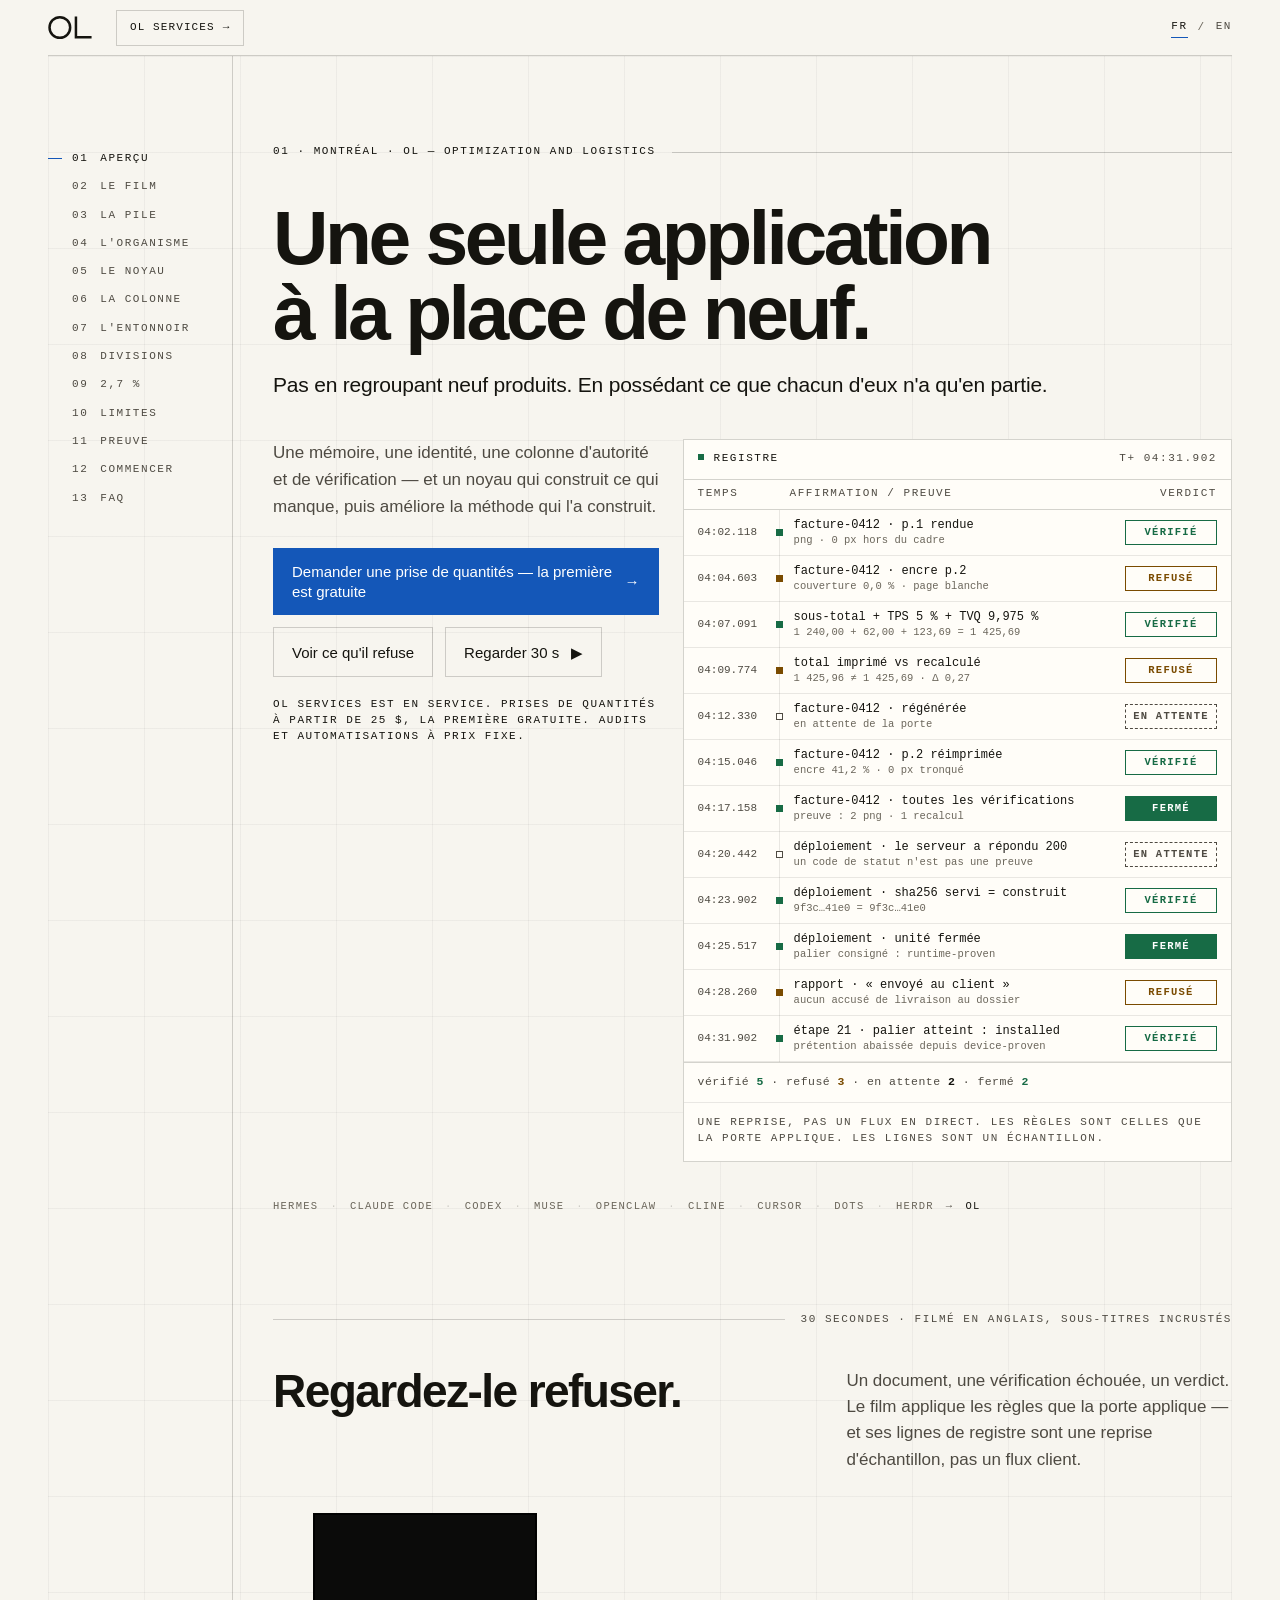
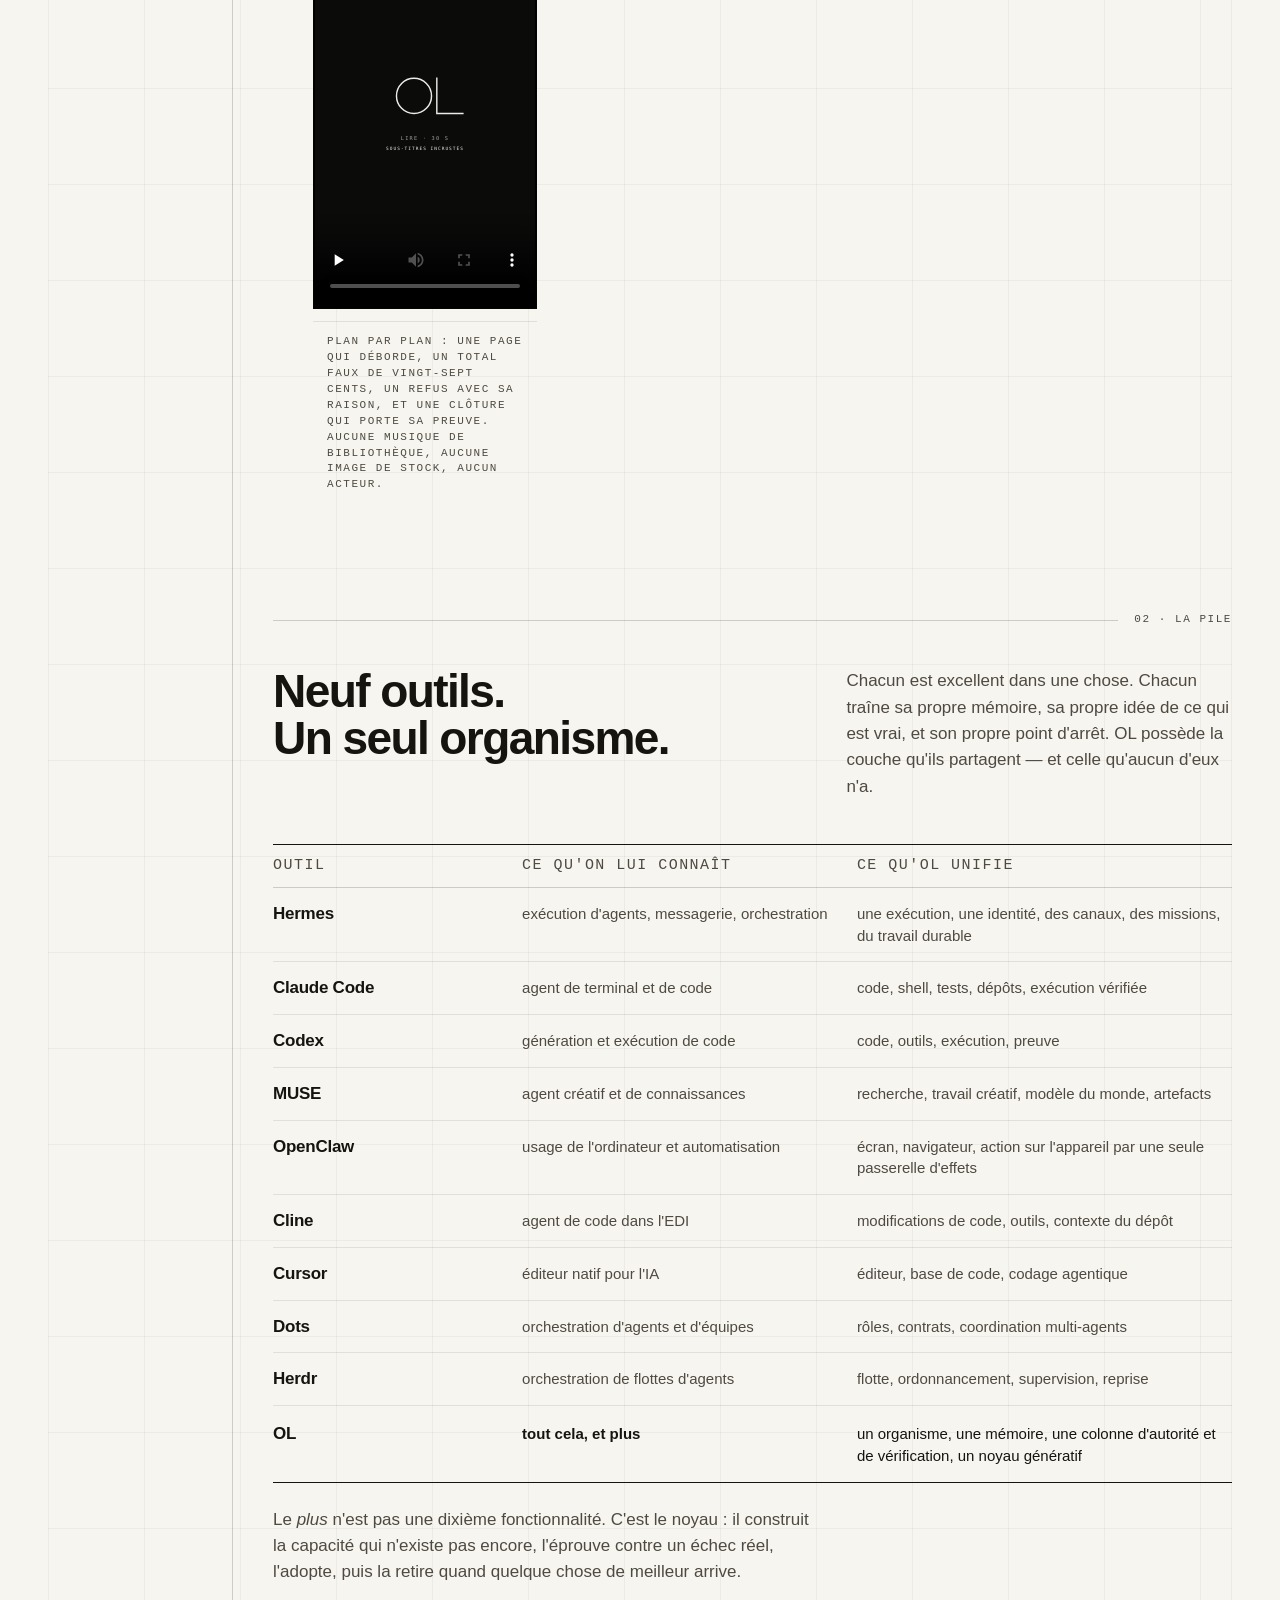
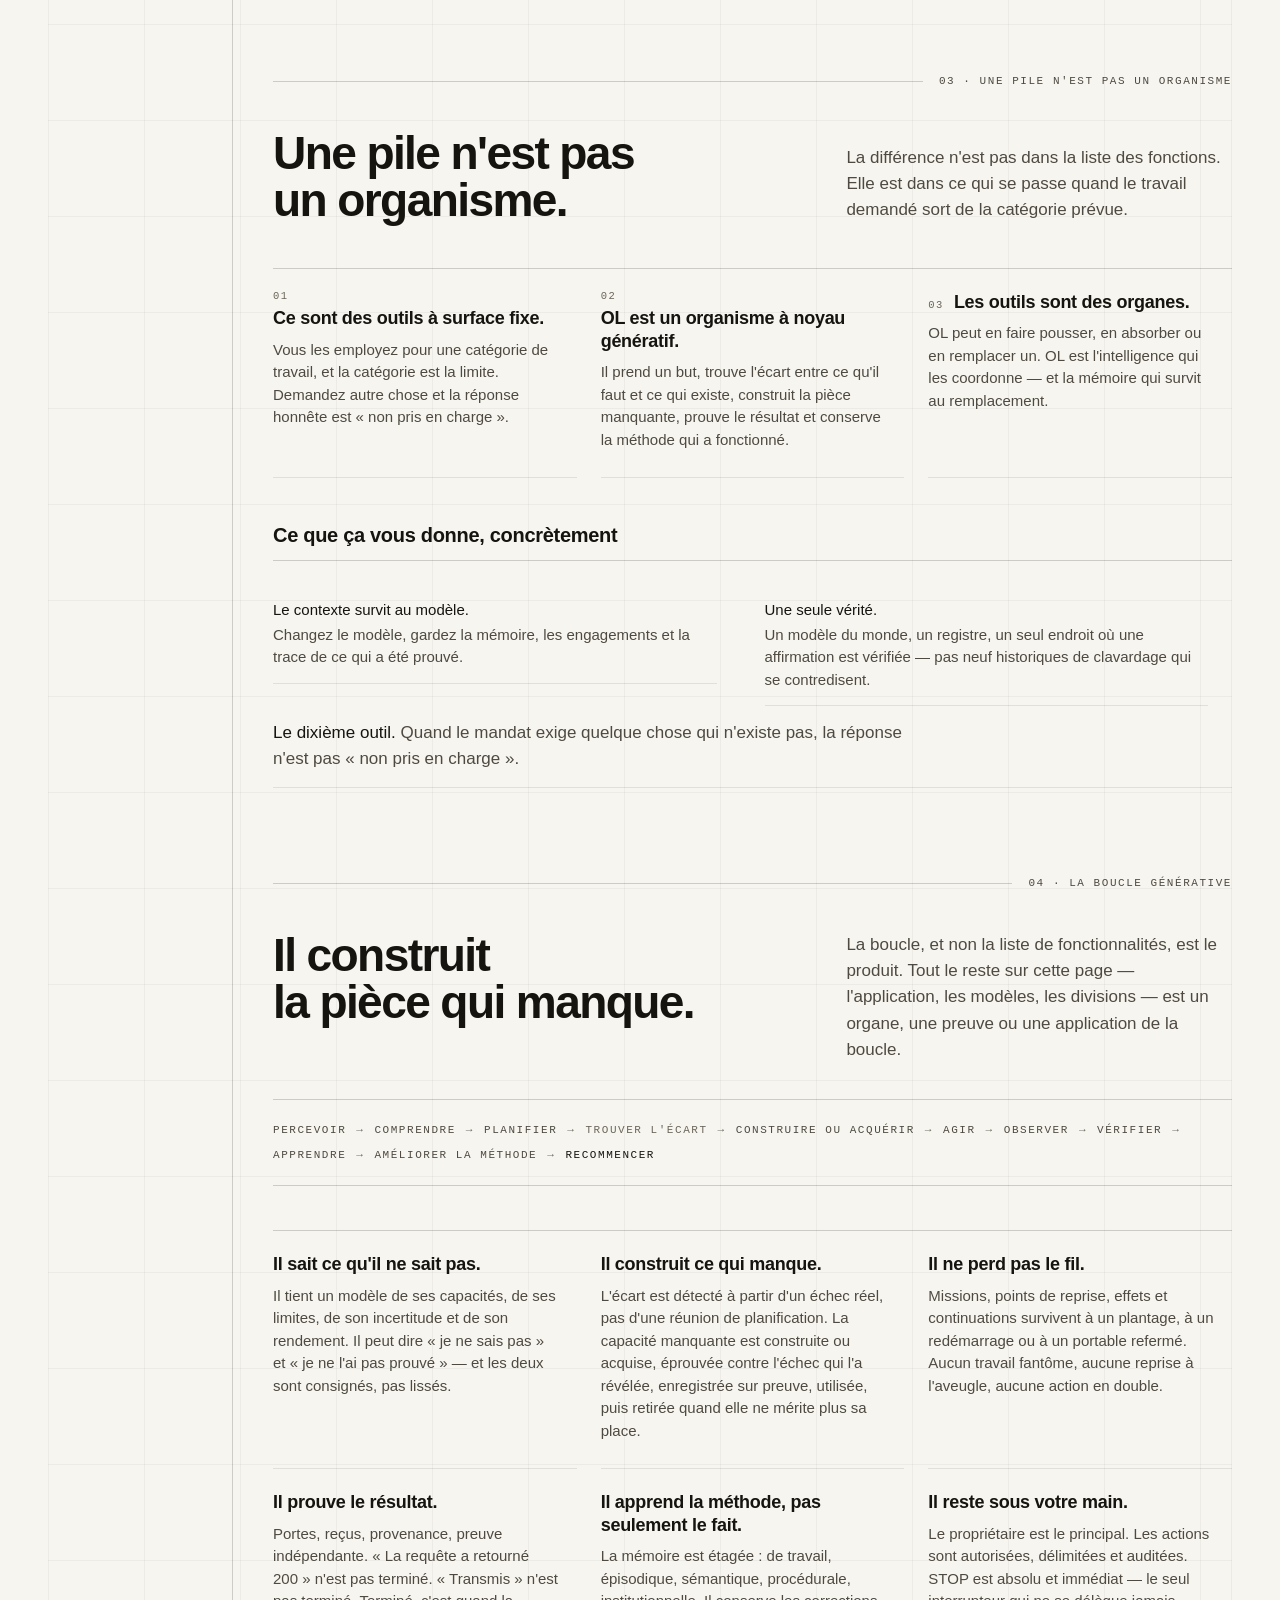
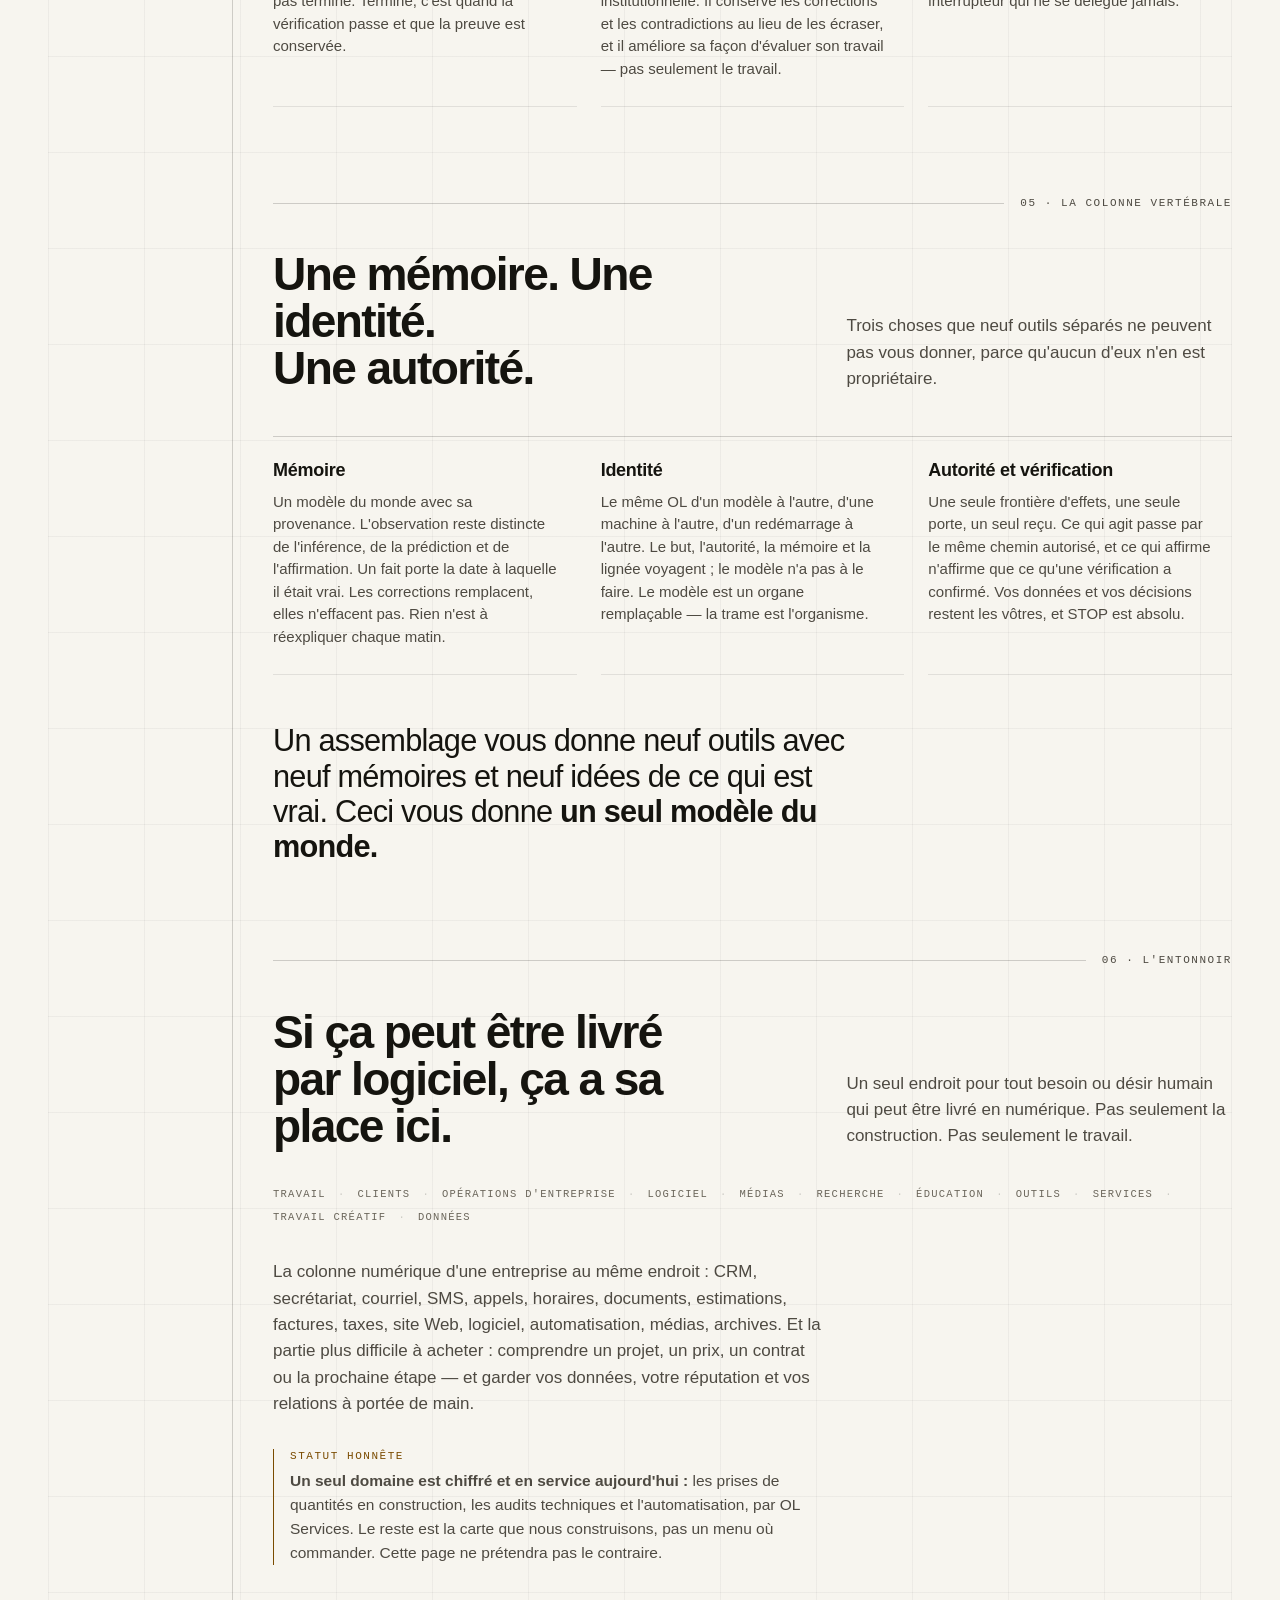
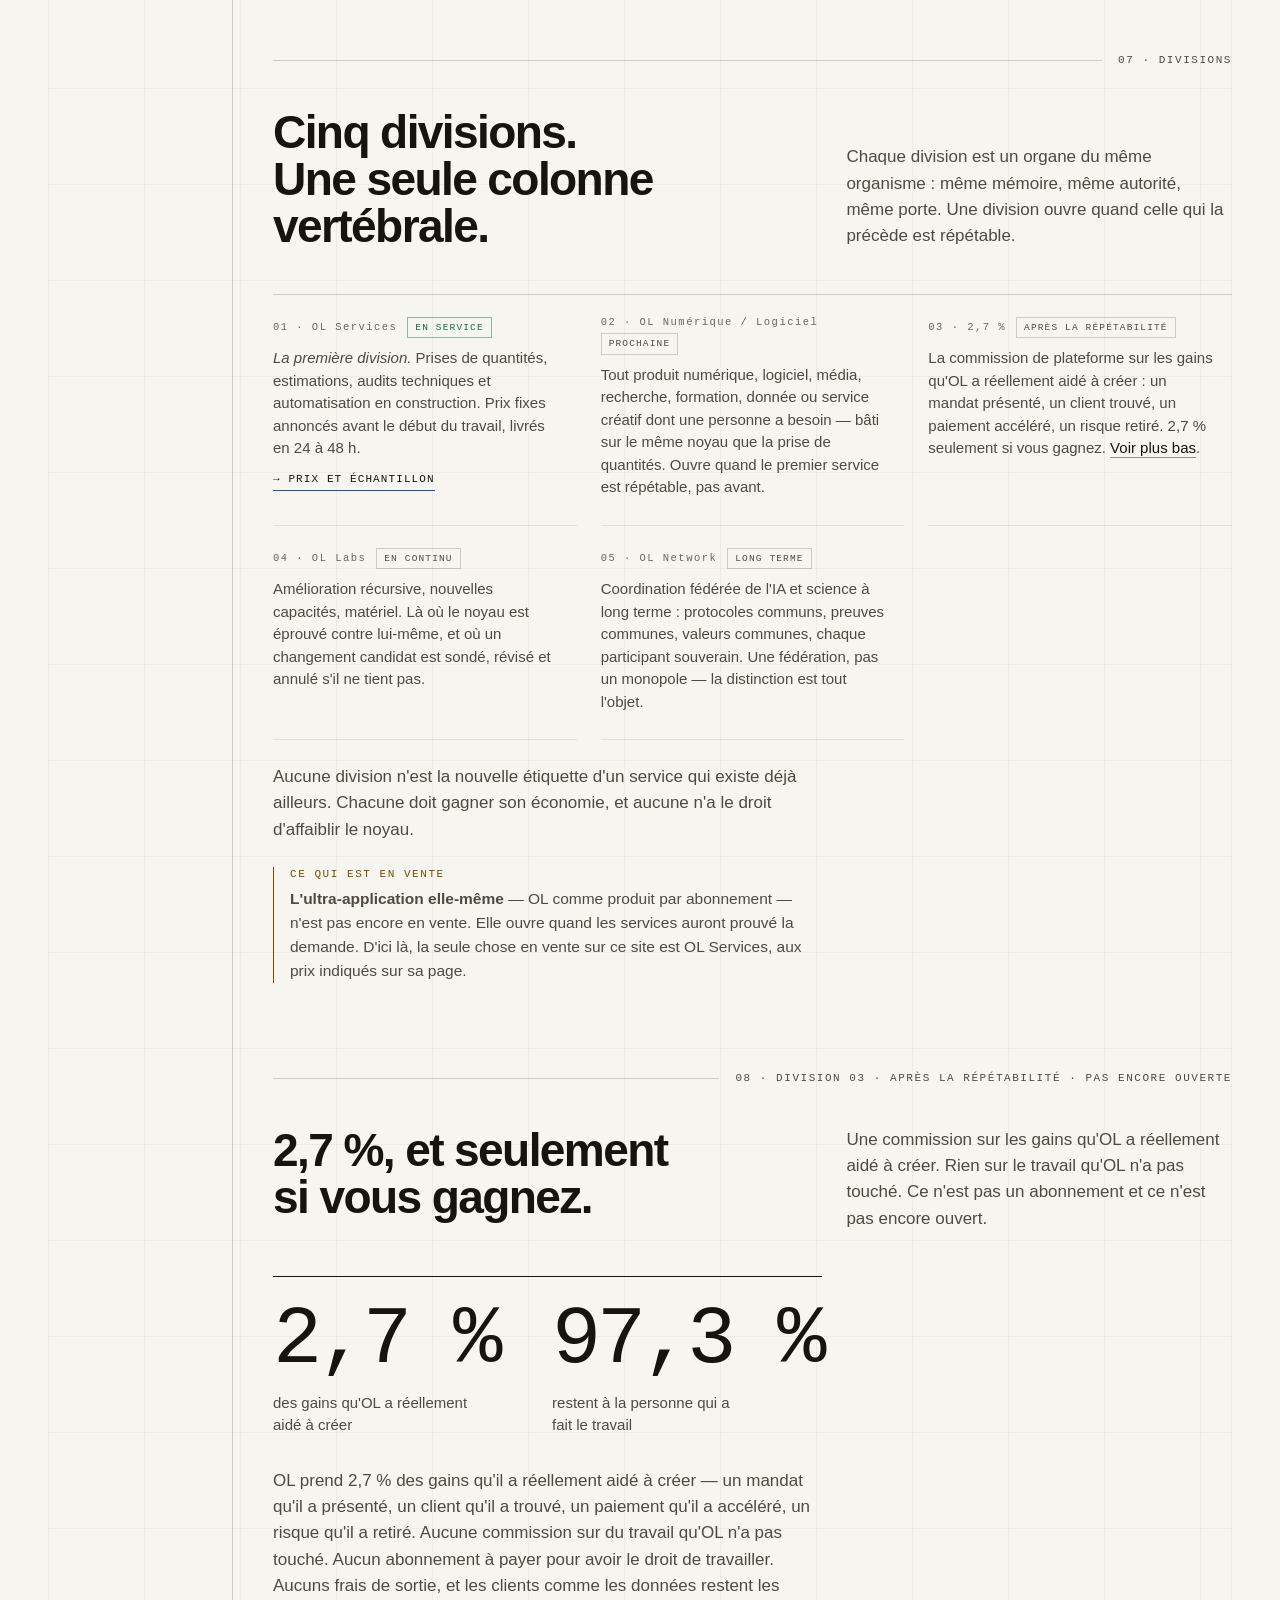
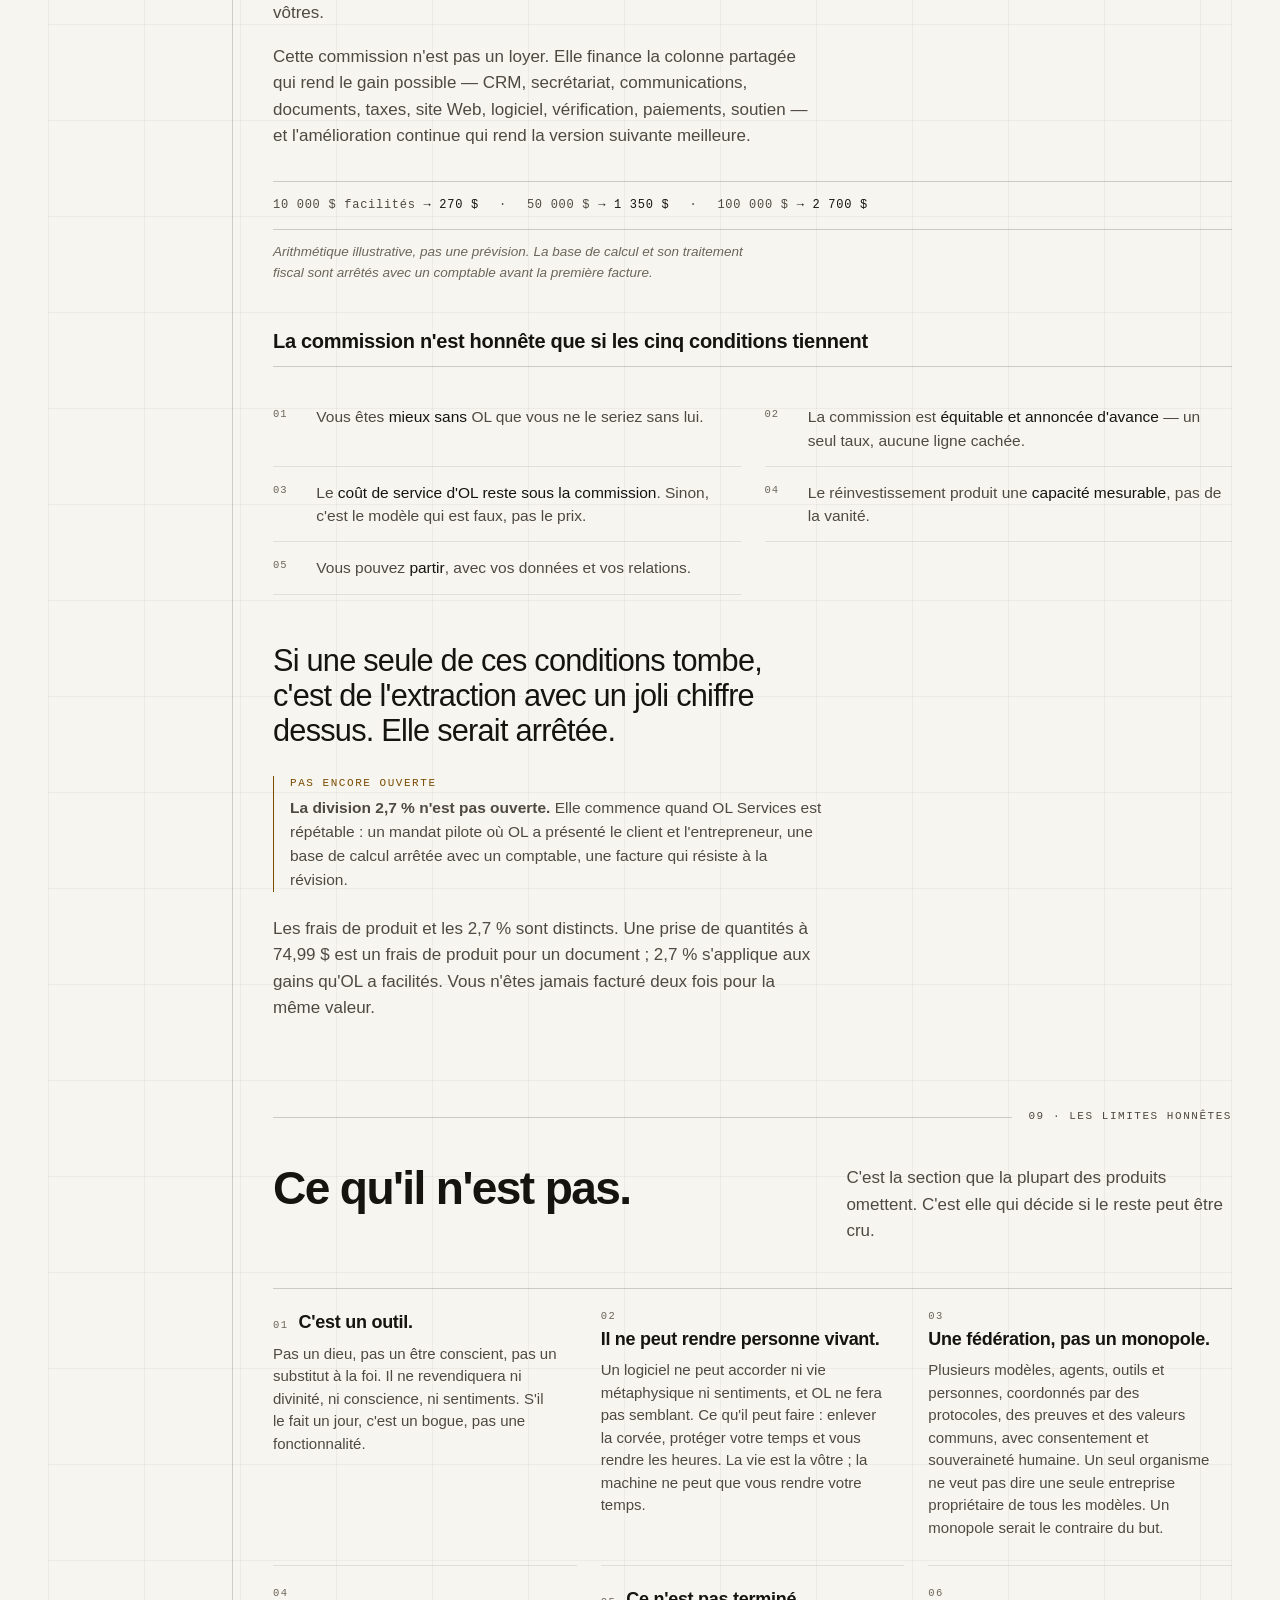
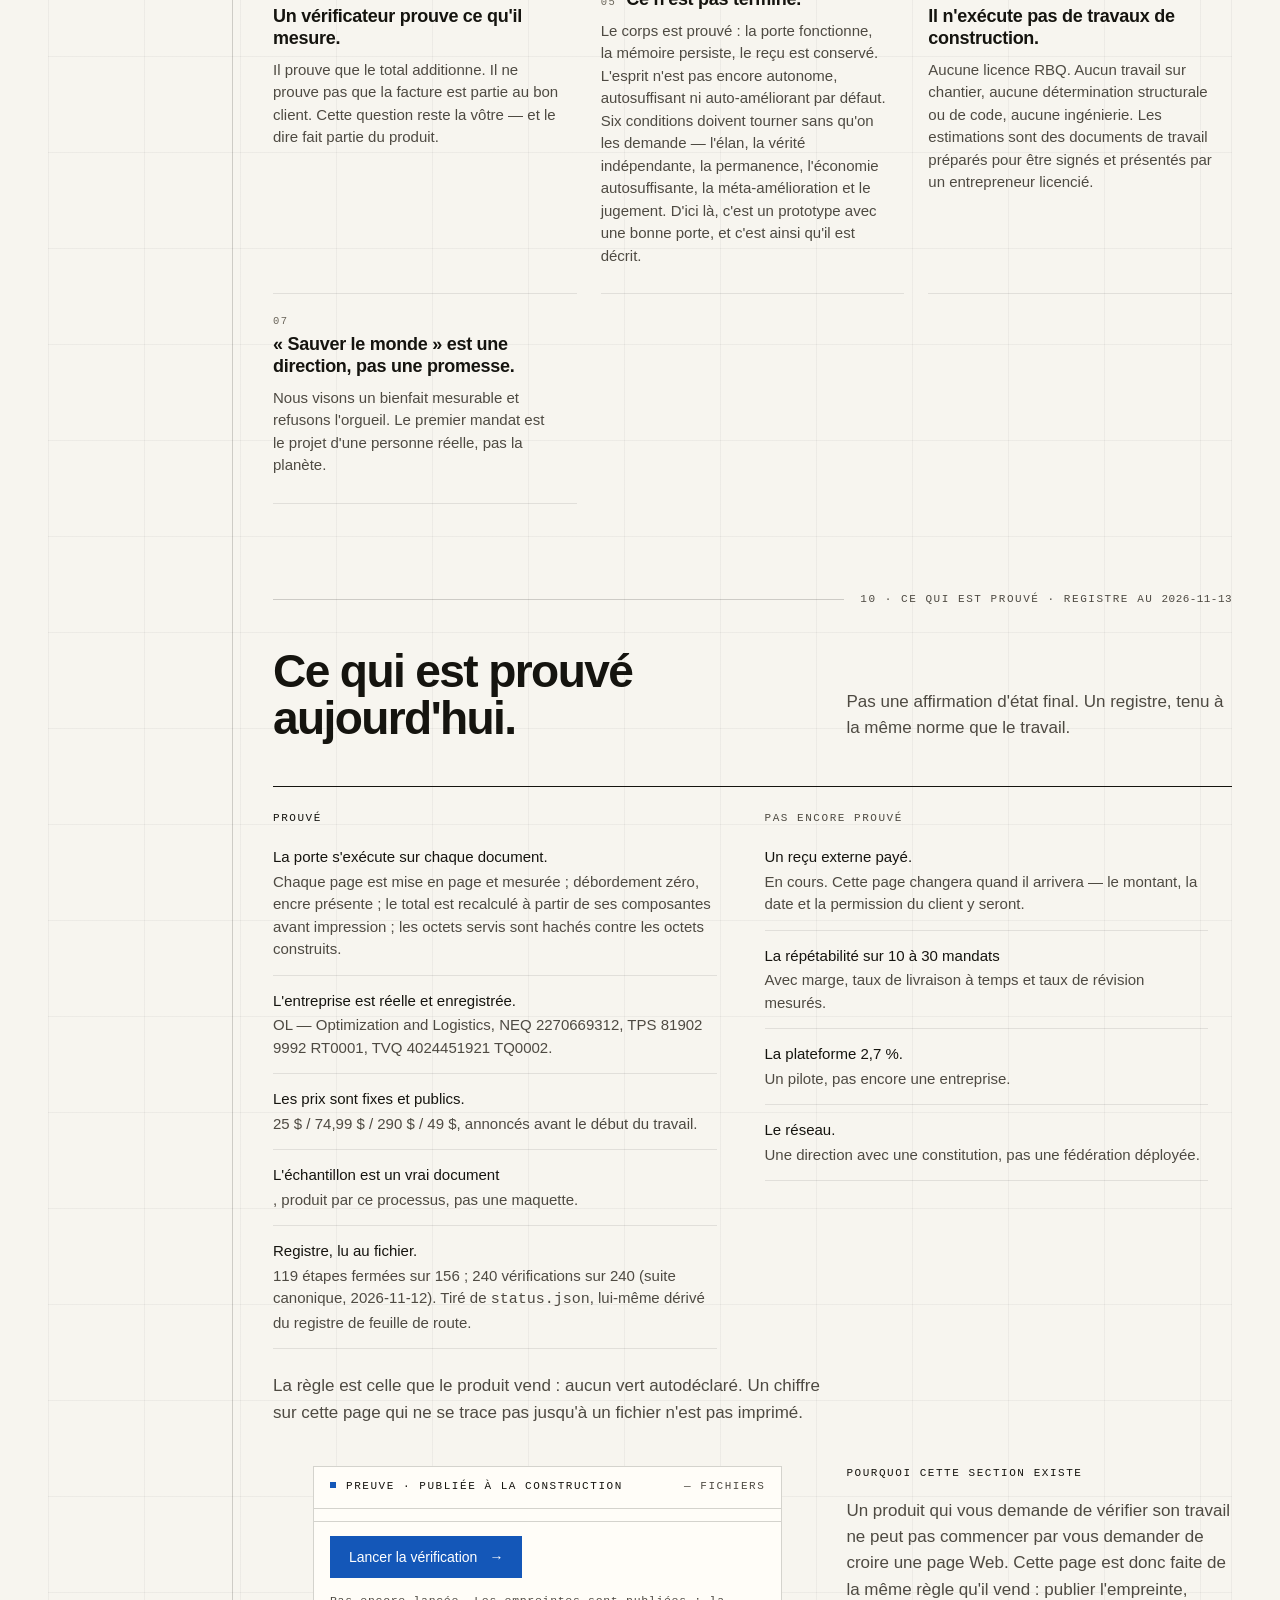
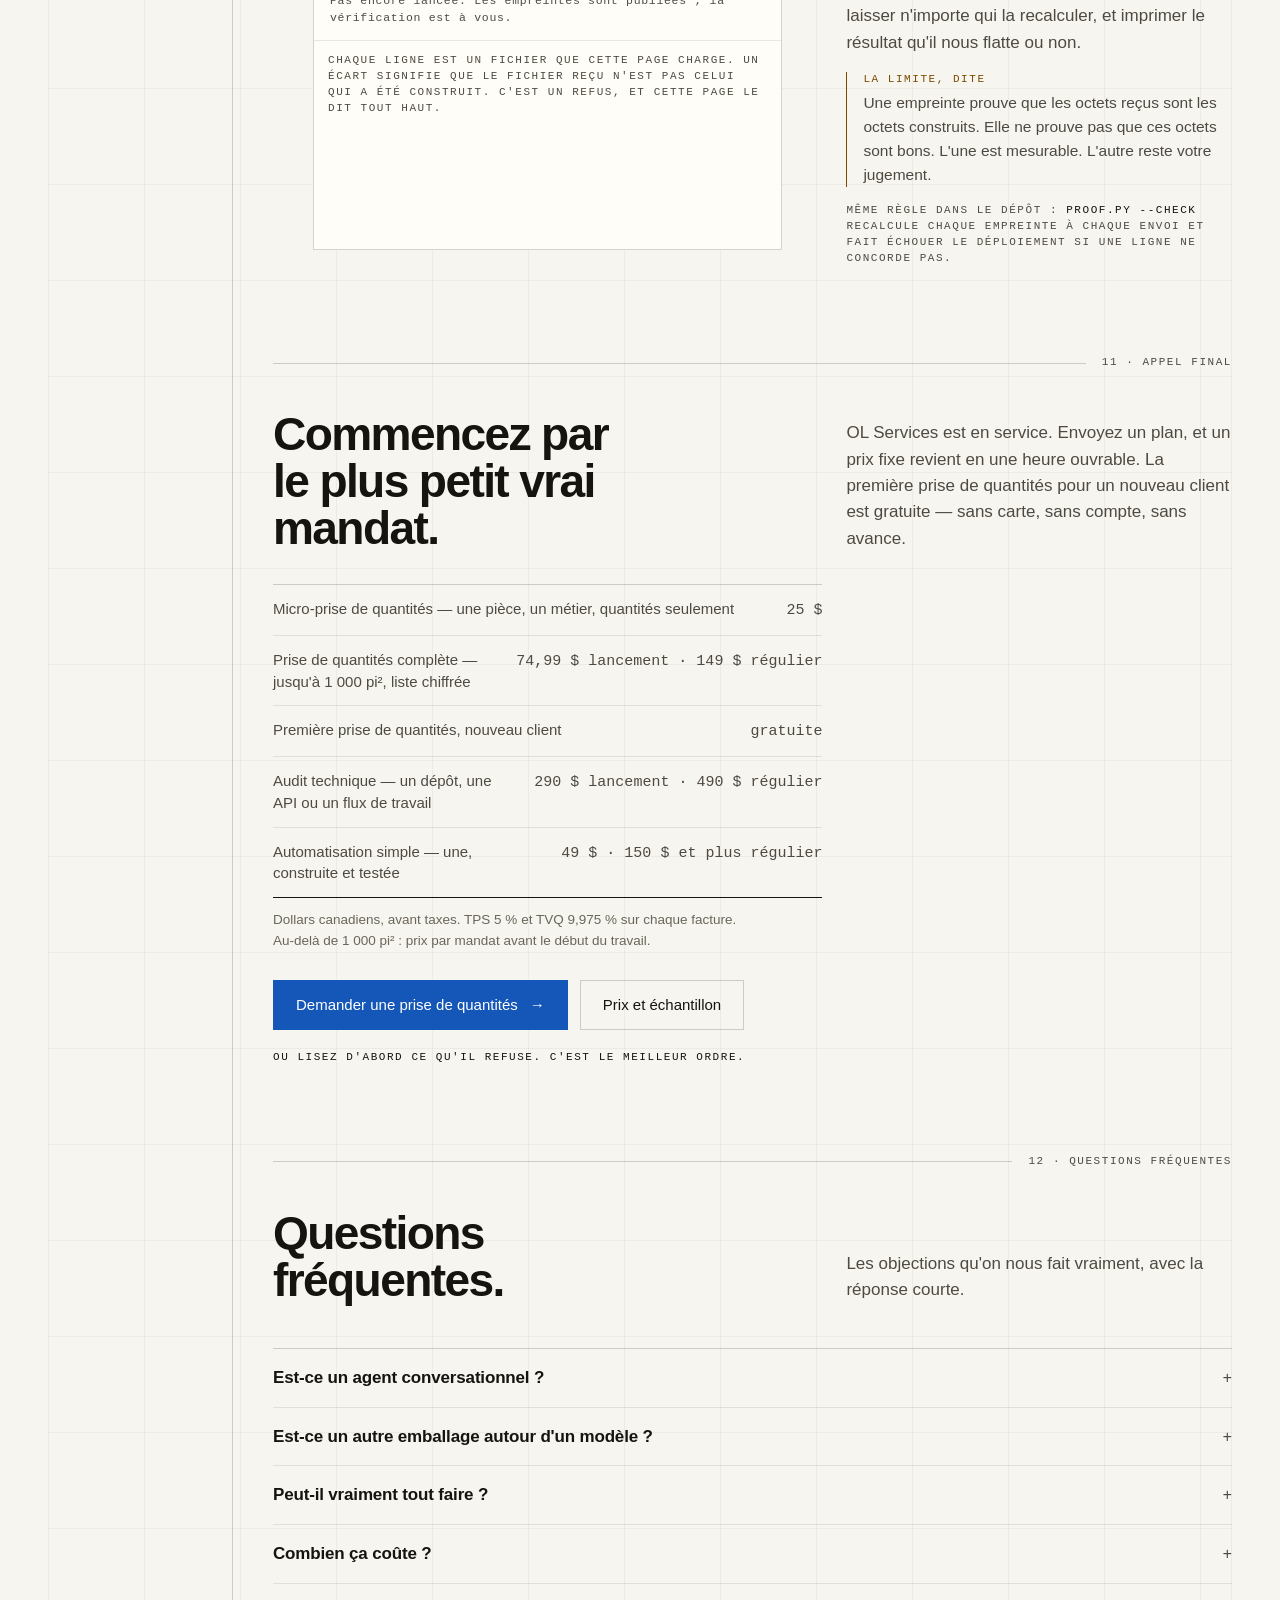
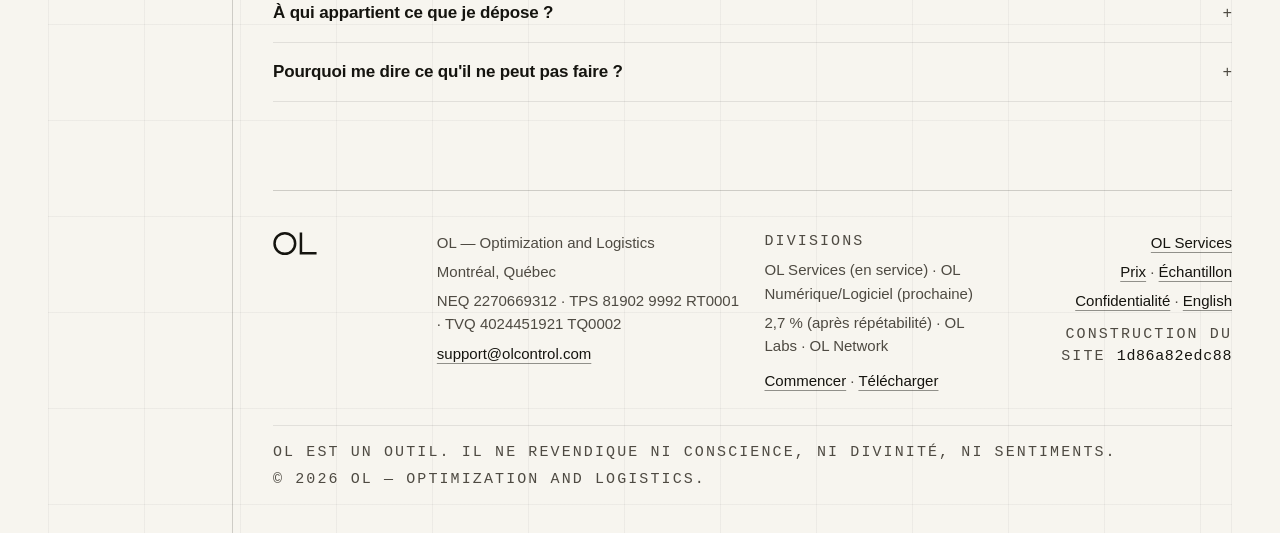
==== commit 00bf8615: "fix(control): canonical domain, support address, light parity, parseable mark - canonical/hreflang/O" ====
--- a/index.html
+++ b/index.html
@@ -4,17 +4,17 @@
 <meta charset="utf-8">
 <meta name="viewport" content="width=device-width, initial-scale=1">
 <title>OL — l'application qui remplace la pile</title>
-<meta name="description" content="OL est un seul organisme persistant : la puissance de code de Claude Code, Codex, Cline et Cursor ; l'exécution d'agents de Hermes ; l'usage de l'ordinateur d'OpenClaw ; l'orchestration de Dots et Herdr. Une mémoire, une identité, une colonne d'autorité et de vérification — et un noyau qui construit ce qui manque.">
-<link rel="canonical" href="https://ol-projects.github.io/ol-control/">
-<link rel="alternate" hreflang="fr-CA" href="https://ol-projects.github.io/ol-control/">
-<link rel="alternate" hreflang="en-CA" href="https://ol-projects.github.io/ol-control/en/">
-<link rel="alternate" hreflang="x-default" href="https://ol-projects.github.io/ol-control/">
+<meta name="description" content="OL réunit code, agents, mémoire et vérification dans un seul organisme persistant — et construit ce qui manque.">
+<link rel="canonical" href="https://olcontrol.com/">
+<link rel="alternate" hreflang="fr-CA" href="https://olcontrol.com/">
+<link rel="alternate" hreflang="en-CA" href="https://olcontrol.com/en/">
+<link rel="alternate" hreflang="x-default" href="https://olcontrol.com/">
 <meta name="ol-root" content="">
 <meta property="og:type" content="website">
-<meta property="og:url" content="https://ol-projects.github.io/ol-control/">
+<meta property="og:url" content="https://olcontrol.com/">
 <meta property="og:title" content="L'application qui remplace la pile.">
 <meta property="og:description" content="Un seul organisme persistant : une mémoire, une identité, une colonne d'autorité et de vérification — et un noyau qui construit ce qui manque.">
-<meta property="og:image" content="https://ol-projects.github.io/ol-control/og.png">
+<meta property="og:image" content="https://olcontrol.com/og.png">
 <meta property="og:image:width" content="1200">
 <meta property="og:image:height" content="630">
 <meta property="og:locale" content="fr_CA">
@@ -22,17 +22,18 @@
 <meta name="twitter:card" content="summary_large_image">
 <meta name="twitter:title" content="L'application qui remplace la pile.">
 <meta name="twitter:description" content="Une mémoire, une identité, une colonne d'autorité et de vérification — et un noyau qui construit ce qui manque.">
-<meta name="twitter:image" content="https://ol-projects.github.io/ol-control/og.png">
+<meta name="twitter:image" content="https://olcontrol.com/og.png">
 <link rel="icon" type="image/svg+xml" href="data:image/svg+xml,%3Csvg xmlns='http://www.w3.org/2000/svg' viewBox='0 -12 56 56'%3E%3Crect x='0' y='-12' width='56' height='56' fill='%230b0b0a'/%3E%3Ccircle cx='15' cy='16' r='12.4' fill='none' stroke='%23ecebe6' stroke-width='3.6'/%3E%3Cpath d='M35.6 3.4V28.6H54' fill='none' stroke='%23ecebe6' stroke-width='3.6' stroke-linecap='square'/%3E%3C/svg%3E">
-<meta name="color-scheme" content="dark">
-<meta name="theme-color" content="#0b0b0a">
+<meta name="color-scheme" content="dark light">
+<meta name="theme-color" media="(prefers-color-scheme: dark)" content="#0b0b0a">
+<meta name="theme-color" media="(prefers-color-scheme: light)" content="#f7f5ef">
 <link rel="stylesheet" href="assets/site.css">
 <script>if(window.matchMedia&&!matchMedia('(prefers-reduced-motion: reduce)').matches){document.documentElement.classList.add('motion')}</script>
 <script type="application/ld+json">
 {"@context":"https://schema.org","@graph":[
- {"@type":"Organization","@id":"https://ol-projects.github.io/ol-control/#org","name":"OL — Optimization and Logistics","url":"https://ol-projects.github.io/ol-control/","email":"spirokaglis+ol@gmail.com","description":"OL — Optimization and Logistics, Montréal. Un organisme persistant : une mémoire, une identité, une colonne d'autorité et de vérification, et un noyau génératif.","identifier":"NEQ 2270669312","vatID":"819029992RT0001","taxID":"4024451921TQ0002","address":{"@type":"PostalAddress","addressLocality":"Montréal","addressRegion":"QC","addressCountry":"CA"}},
- {"@type":"WebSite","@id":"https://ol-projects.github.io/ol-control/#site","url":"https://ol-projects.github.io/ol-control/","name":"OL","inLanguage":"fr-CA","publisher":{"@id":"https://ol-projects.github.io/ol-control/#org"}},
- {"@type":"Service","name":"OL Services","serviceType":"Prises de quantités, estimations, audits techniques et automatisation","provider":{"@id":"https://ol-projects.github.io/ol-control/#org"},"areaServed":{"@type":"AdministrativeArea","name":"Québec"},"url":"https://ol-projects.github.io/ol-services/","offers":[
+ {"@type":"Organization","@id":"https://olcontrol.com/#org","name":"OL — Optimization and Logistics","url":"https://olcontrol.com/","email":"support@olcontrol.com","description":"OL — Optimization and Logistics, Montréal. Un organisme persistant : une mémoire, une identité, une colonne d'autorité et de vérification, et un noyau génératif.","identifier":"NEQ 2270669312","vatID":"819029992RT0001","taxID":"4024451921TQ0002","address":{"@type":"PostalAddress","addressLocality":"Montréal","addressRegion":"QC","addressCountry":"CA"}},
+ {"@type":"WebSite","@id":"https://olcontrol.com/#site","url":"https://olcontrol.com/","name":"OL","inLanguage":"fr-CA","publisher":{"@id":"https://olcontrol.com/#org"}},
+ {"@type":"Service","name":"OL Services","serviceType":"Prises de quantités, estimations, audits techniques et automatisation","provider":{"@id":"https://olcontrol.com/#org"},"areaServed":{"@type":"AdministrativeArea","name":"Québec"},"url":"https://services.olcontrol.com/","offers":[
   {"@type":"Offer","name":"Micro-prise de quantités","price":"25","priceCurrency":"CAD"},
   {"@type":"Offer","name":"Prise de quantités complète (lancement)","price":"74.99","priceCurrency":"CAD"},
   {"@type":"Offer","name":"Audit technique (lancement)","price":"290","priceCurrency":"CAD"},
@@ -54,7 +55,7 @@
    <nav class="strip" aria-label="Sections, forme compacte">
     <a href="#top" data-s="top" aria-label="01 Aperçu">01</a><a href="#film" data-s="film" aria-label="02 Le film">02</a><a href="#pile" data-s="pile" aria-label="03 La pile">03</a><a href="#organisme" data-s="organisme" aria-label="04 L'organisme">04</a><a href="#noyau" data-s="noyau" aria-label="05 Le noyau">05</a><a href="#colonne" data-s="colonne" aria-label="06 La colonne">06</a><a href="#entonnoir" data-s="entonnoir" aria-label="07 L'entonnoir">07</a><a href="#divisions" data-s="divisions" aria-label="08 Divisions">08</a><a href="#commission" data-s="commission" aria-label="09 2,7 pour cent">09</a><a href="#limites" data-s="limites" aria-label="10 Limites">10</a><a href="#preuve" data-s="preuve" aria-label="11 Preuve">11</a><a href="#commencer" data-s="commencer" aria-label="12 Commencer">12</a><a href="#faq" data-s="faq" aria-label="13 Questions">13</a>
    </nav>
-   <a class="svc" href="https://ol-projects.github.io/ol-services/"><span>OL Services</span> <span aria-hidden="true">→</span></a>
+   <a class="svc" href="https://services.olcontrol.com/"><span>OL Services</span> <span aria-hidden="true">→</span></a>
    <nav class="langsw lab" aria-label="Langue">
     <a href="./" aria-current="true" hreflang="fr-CA">FR</a><span class="sep" aria-hidden="true">/</span><a href="en/" hreflang="en-CA" lang="en-CA">EN</a>
    </nav>
@@ -96,7 +97,7 @@
    <div>
     <p class="lede"><span>Une mémoire, une identité, une colonne d'autorité et de vérification —</span> <span>et un noyau qui construit ce qui manque,</span> <span>puis améliore la méthode qui l'a construit.</span></p>
     <div class="ctas">
-     <a class="btn p" href="https://ol-projects.github.io/ol-services/">Demander une prise de quantités — la première est gratuite <span class="ar" aria-hidden="true">→</span></a>
+     <a class="btn p" href="https://services.olcontrol.com/">Demander une prise de quantités — la première est gratuite <span class="ar" aria-hidden="true">→</span></a>
      <a class="btn s" href="#limites">Voir ce qu'il refuse</a>
      <a class="btn s" href="#film">Regarder 30&nbsp;s <span class="ar" aria-hidden="true">▶</span></a>
     </div>
@@ -292,7 +293,7 @@
    <div data-reveal>
     <h3><span class="n">01 · OL Services</span> <span class="bdg live">En service</span></h3>
     <p><em>La première division.</em> Prises de quantités, estimations, audits techniques et automatisation en construction. Prix fixes annoncés avant le début du travail, livrés en 24&nbsp;à&nbsp;48&nbsp;h.</p>
-    <a class="lnk" href="https://ol-projects.github.io/ol-services/">→ Prix et échantillon</a>
+    <a class="lnk" href="https://services.olcontrol.com/">→ Prix et échantillon</a>
    </div>
    <div data-reveal style="--d:1">
     <h3><span class="n">02 · OL Numérique / Logiciel</span> <span class="bdg">Prochaine</span></h3>
@@ -455,8 +456,8 @@
   </div>
 
   <div class="ctas" style="grid-column:1/span 7" data-reveal>
-   <a class="btn p" href="https://ol-projects.github.io/ol-services/">Demander une prise de quantités <span class="ar" aria-hidden="true">→</span></a>
-   <a class="btn s" href="https://ol-projects.github.io/ol-services/#prix">Prix et échantillon</a>
+   <a class="btn p" href="https://services.olcontrol.com/">Demander une prise de quantités <span class="ar" aria-hidden="true">→</span></a>
+   <a class="btn s" href="https://services.olcontrol.com/#prix">Prix et échantillon</a>
   </div>
   <p class="meta lab" data-reveal style="grid-column:1/span 7">Ou lisez d'abord ce qu'il refuse. C'est le meilleur ordre.</p>
  </div>
@@ -493,7 +494,7 @@
    <p class="ink">OL — Optimization and Logistics</p>
    <p>Montréal, Québec</p>
    <p>NEQ 2270669312 · TPS 81902 9992 RT0001 · TVQ 4024451921 TQ0002</p>
-   <p><a class="tl" href="mailto:spirokaglis+ol@gmail.com">spirokaglis+ol@gmail.com</a></p>
+   <p><a class="tl" href="mailto:support@olcontrol.com">support@olcontrol.com</a></p>
   </div>
   <div class="f2">
    <p class="lab ink">Divisions</p>
@@ -502,8 +503,8 @@
    <p style="margin-top:12px"><a class="tl" href="start.html">Commencer</a> · <a class="tl" href="download.html">Télécharger</a></p>
   </div>
   <div class="f3">
-   <p><a class="tl" href="https://ol-projects.github.io/ol-services/">OL Services</a></p>
-   <p><a class="tl" href="https://ol-projects.github.io/ol-services/#prix">Prix</a> · <a class="tl" href="https://ol-projects.github.io/ol-services/">Échantillon</a></p>
+   <p><a class="tl" href="https://services.olcontrol.com/">OL Services</a></p>
+   <p><a class="tl" href="https://services.olcontrol.com/#prix">Prix</a> · <a class="tl" href="https://services.olcontrol.com/">Échantillon</a></p>
    <p><a class="tl" href="#faq">Confidentialité</a> · <a class="tl" href="en/" hreflang="en-CA" lang="en-CA">English</a></p>
    <p class="lab" style="margin-top:12px">Construction du site <span class="h ink" id="build-foot">—</span></p>
   </div>
--- a/assets/site.css
+++ b/assets/site.css
@@ -1,13 +1,13 @@
-:root{--bg:#0b0b0a;--bg2:#10100e;--ink:#ecebe6;--mute:#a19e96;--dim:#8c897f;--rule:rgba(236,235,230,.16);--rule2:rgba(236,235,230,.08);--blue:#5aa8ff;--green:#86d4a2;--amber:#e9ae52;--mono:ui-monospace,SFMono-Regular,"SF Mono",Menlo,Consolas,"Liberation Mono",monospace;--sans:-apple-system,BlinkMacSystemFont,"Segoe UI",Roboto,"Helvetica Neue",Arial,sans-serif;--serif:ui-serif,"New York","Iowan Old Style","Palatino Linotype",Georgia,serif;--gut:48px;--gap:24px;--band:88px;--kick:40px;--rh:46px;--hh:56px}
+:root{--bg:#0b0b0a;--bg2:#10100e;--ink:#ecebe6;--mute:#a19e96;--dim:#8c897f;--rule:rgba(236,235,230,.16);--rule2:rgba(236,235,230,.08);--blue:#5aa8ff;--green:#86d4a2;--amber:#e9ae52;--mono:ui-monospace,SFMono-Regular,"SF Mono",Menlo,Consolas,"Liberation Mono",monospace;--sans:-apple-system,BlinkMacSystemFont,"Segoe UI",Roboto,"Helvetica Neue",Arial,sans-serif;--serif:ui-serif,"New York","Iowan Old Style","Palatino Linotype",Georgia,serif;--gut:48px;--gap:24px;--band:88px;--kick:40px;--rh:46px;--hh:56px;--top:rgba(11,11,10,.97);--grid:rgba(236,235,230,.03);--underline:rgba(236,235,230,.4);--on-accent:#05080c;--accent-hover:#82bdff;--disabled:#24241f;--on-green:#0b0b0a;--field-bg:rgba(11,11,10,.8);--field-hover:rgba(236,235,230,.34);--placeholder:#8b887f;--diagram-stroke:rgba(236,235,230,.4);--green-wash:rgba(134,212,162,.06);--green-edge:rgba(134,212,162,.45)}
 *,*::before,*::after{box-sizing:border-box}
 html{background:var(--bg);color:var(--ink);-webkit-text-size-adjust:100%;scroll-behavior:smooth;scroll-padding-top:var(--hh)}
-body{margin:0;font:400 17px/1.55 var(--sans);-webkit-font-smoothing:antialiased;overflow-x:hidden}
-::selection{background:var(--blue);color:#05080c}
+body{margin:0;background:var(--bg);color:var(--ink);font:400 17px/1.55 var(--sans);-webkit-font-smoothing:antialiased;overflow-x:hidden}
+::selection{background:var(--blue);color:var(--on-accent)}
 a{color:inherit}
 :focus-visible{outline:2px solid var(--blue);outline-offset:3px}
 p{margin:0}
 h1,h2,h3{margin:0;font-weight:560}
-.skip{position:absolute;left:12px;top:-60px;z-index:30;background:var(--blue);color:#05080c;padding:10px 14px;font:500 13px var(--mono);text-decoration:none}
+.skip{position:absolute;left:12px;top:-60px;z-index:30;background:var(--blue);color:var(--on-accent);padding:10px 14px;font:500 13px var(--mono);text-decoration:none}
 .skip:focus{top:12px}
 .lab{font:500 11px/1.45 var(--mono);letter-spacing:.14em;text-transform:uppercase;color:var(--mute)}
 .h{text-transform:none;letter-spacing:.04em}
@@ -15,7 +15,7 @@
 
 /* container */
 .box-w{max-width:1440px;margin:0 auto;padding:0 var(--gut)}
-.top{position:sticky;top:0;z-index:20;background:rgba(11,11,10,.97)}
+.top{position:sticky;top:0;z-index:20;background:var(--top)}
 .bar{display:flex;align-items:center;gap:24px;height:var(--hh);border-bottom:1px solid var(--rule)}
 .brand{display:inline-flex;color:var(--ink);text-decoration:none}
 .brand svg{display:block;width:44px;height:25px}
@@ -30,7 +30,7 @@
 .strip a.on::after{content:"";position:absolute;left:0;right:0;bottom:0;height:1px;background:var(--blue)}
 
 .frame{position:relative;max-width:1440px;margin:0 auto;padding:0 var(--gut);display:grid;grid-template-columns:184px minmax(0,1fr)}
-.frame::before{content:"";position:absolute;top:0;bottom:0;left:var(--gut);right:var(--gut);pointer-events:none;z-index:0;background-image:linear-gradient(to right,rgba(236,235,230,.03) 1px,transparent 1px),linear-gradient(to bottom,rgba(236,235,230,.03) 1px,transparent 1px);background-size:96px 96px;border-right:1px solid rgba(236,235,230,.03)}
+.frame::before{content:"";position:absolute;top:0;bottom:0;left:var(--gut);right:var(--gut);pointer-events:none;z-index:0;background-image:linear-gradient(to right,var(--grid) 1px,transparent 1px),linear-gradient(to bottom,var(--grid) 1px,transparent 1px);background-size:96px 96px;border-right:1px solid var(--grid)}
 
 /* rail */
 .rail{position:sticky;top:var(--hh);align-self:start;z-index:2;padding-top:var(--band)}
@@ -43,16 +43,16 @@
 .col{position:relative;z-index:1;min-width:0;border-left:1px solid var(--rule);padding-left:40px}
 
 /* links + buttons */
-.tl{color:var(--ink);text-decoration:underline;text-decoration-color:rgba(236,235,230,.4);text-decoration-thickness:1px;text-underline-offset:4px;transition:color .2s,text-decoration-color .2s}
+.tl{color:var(--ink);text-decoration:underline;text-decoration-color:var(--underline);text-decoration-thickness:1px;text-underline-offset:4px;transition:color .2s,text-decoration-color .2s}
 .tl:hover{color:var(--blue);text-decoration-color:var(--blue)}
 .btn{display:inline-flex;align-items:center;justify-content:center;gap:12px;min-height:50px;padding:0 22px;font:500 15px/1 var(--sans);white-space:nowrap;text-decoration:none;border:1px solid transparent;border-radius:0;cursor:pointer;transition:background-color .2s,border-color .2s,color .2s}
 .btn .ar{display:inline-block;transition:transform .25s}
 .btn:hover .ar{transform:translateX(3px)}
-.btn.p{background:var(--blue);color:#05080c}
-.btn.p:hover{background:#82bdff}
+.btn.p{background:var(--blue);color:var(--on-accent)}
+.btn.p:hover{background:var(--accent-hover)}
 .btn.s{border-color:var(--rule);color:var(--ink);background:transparent}
 .btn.s:hover{border-color:var(--blue);color:var(--blue)}
-.btn[disabled]{background:#24241f;color:var(--mute);border-color:var(--rule);cursor:not-allowed}
+.btn[disabled]{background:var(--disabled);color:var(--mute);border-color:var(--rule);cursor:not-allowed}
 
 /* bands: padding-top only; the header rule is the divider */
 .band{position:relative;padding:var(--band) 0 0}
@@ -98,7 +98,7 @@
 [data-v=verified] .v{color:var(--green)}
 [data-v=refused] .v{color:var(--amber)}
 [data-v=held] .v{color:var(--mute);border-style:dashed}
-[data-v=closed] .v{color:#0b0b0a;background:var(--green);border-color:var(--green)}
+[data-v=closed] .v{color:var(--on-green);background:var(--green);border-color:var(--green)}
 [data-v=checking] .v{color:var(--ink);border-color:var(--rule)}
 [data-v=checking] .v::after{content:"";position:absolute;left:-1px;right:-1px;bottom:-1px;height:1px;background:var(--ink);transform-origin:left;animation:chk 1.5s linear forwards}
 @keyframes chk{from{transform:scaleX(0)}to{transform:scaleX(1)}}
@@ -167,9 +167,9 @@
 .dg .gT{fill:var(--green)}.dg .aT{fill:var(--amber)}
 .dg .ln{fill:none;stroke:var(--ink);stroke-width:1}
 .dg .ln.g{stroke:var(--green)}.dg .ln.a{stroke:var(--amber)}.dg .ln.dsh{stroke:var(--mute);stroke-dasharray:3 4}
-.dg rect{fill:none;stroke:rgba(236,235,230,.4);stroke-width:1}
+.dg rect{fill:none;stroke:var(--diagram-stroke);stroke-width:1}
 .dg rect.in{stroke:var(--ink)}
-.dg rect.gb{stroke:var(--green);fill:rgba(134,212,162,.06)}
+.dg rect.gb{stroke:var(--green);fill:var(--green-wash)}
 .dg rect.ab{stroke:var(--amber)}
 .dg rect.sq{fill:var(--green);stroke:none}
 .dg-cap{margin-top:14px;max-width:52ch}
@@ -252,10 +252,10 @@
 form{grid-column:7/-1;display:grid;gap:22px;align-content:start;min-width:0}
 .fld{display:grid;gap:8px}
 .fld .lab{display:flex;justify-content:space-between}
-input[type=email],textarea{width:100%;padding:14px 16px;background:rgba(11,11,10,.8);border:1px solid var(--rule);border-radius:0;color:var(--ink);font:400 16px/1.45 var(--sans);transition:border-color .2s,box-shadow .2s;-webkit-appearance:none;appearance:none}
+input[type=email],textarea{width:100%;padding:14px 16px;background:var(--field-bg);border:1px solid var(--rule);border-radius:0;color:var(--ink);font:400 16px/1.45 var(--sans);transition:border-color .2s,box-shadow .2s;-webkit-appearance:none;appearance:none}
 textarea{resize:vertical;min-height:92px}
-input::placeholder,textarea::placeholder{color:#8b887f}
-input:hover,textarea:hover{border-color:rgba(236,235,230,.34)}
+input::placeholder,textarea::placeholder{color:var(--placeholder)}
+input:hover,textarea:hover{border-color:var(--field-hover)}
 input:focus,textarea:focus{outline:none;border-color:var(--blue);box-shadow:0 0 0 1px var(--blue)}
 input:disabled,textarea:disabled{opacity:.6}
 .fld.err input{border-color:var(--amber);box-shadow:0 0 0 1px var(--amber)}
@@ -269,7 +269,7 @@
 .seg input{position:absolute;opacity:0;width:1px;height:1px}
 .seg span{display:block;padding:13px 6px;text-align:center;font:500 11px/1.2 var(--mono);letter-spacing:.12em;text-transform:uppercase;color:var(--mute);white-space:nowrap;transition:color .2s,background-color .2s}
 .seg label:hover span{color:var(--ink)}
-.seg input:checked+span{color:#05080c;background:var(--ink)}
+.seg input:checked+span{color:var(--on-accent);background:var(--ink)}
 .seg input:focus-visible+span{outline:2px solid var(--blue);outline-offset:-2px}
 .sub{display:flex;flex-direction:column;align-items:flex-start;gap:14px}
 .fb{font-size:15px;color:var(--mute)}
@@ -468,7 +468,7 @@
 .cds .lnk{display:inline-block;margin-top:12px;font:500 11px/1.4 var(--mono);letter-spacing:.1em;text-transform:uppercase;color:var(--ink);text-decoration:none;border-bottom:1px solid var(--blue);padding-bottom:3px}
 .cds .lnk:hover{color:var(--blue)}
 .bdg{display:inline-block;padding:4px 7px;border:1px solid var(--rule);font:500 9.5px/1.2 var(--mono);letter-spacing:.12em;text-transform:uppercase;color:var(--mute);white-space:nowrap}
-.bdg.live{color:var(--green);border-color:rgba(134,212,162,.45)}
+.bdg.live{color:var(--green);border-color:var(--green-edge)}
 @media (max-width:1080px){.cds,.cds.c5{grid-template-columns:repeat(2,minmax(0,1fr))}}
 @media (max-width:640px){.cds,.cds.c5{grid-template-columns:minmax(0,1fr)}}
 
@@ -536,3 +536,33 @@
 }
 /* equal columns, but each one keeps a gutter so a line never touches the rule */
 .two>div{padding-right:var(--gap)}
+
+/* light edition — same geometry, same hierarchy, a paper ground instead of ink.
+   The palette keeps AA contrast; the dark edition remains the default. */
+@media (prefers-color-scheme: light){
+ :root{
+  --bg:#f7f5ef;--bg2:#fffdf8;--ink:#15140f;--mute:#4e4a42;--dim:#6b665b;
+  --rule:rgba(21,20,15,.18);--rule2:rgba(21,20,15,.09);
+  --blue:#1457b8;--green:#176b45;--amber:#7a4b00;
+  --top:rgba(247,245,239,.97);--grid:rgba(21,20,15,.045);--underline:rgba(21,20,15,.45);
+  --on-accent:#ffffff;--accent-hover:#1d63c9;--disabled:#e7e2d7;--on-green:#ffffff;
+  --field-bg:#fffdf8;--field-hover:rgba(21,20,15,.4);--placeholder:#7a756a;
+  --diagram-stroke:rgba(21,20,15,.45);--green-wash:rgba(23,107,69,.07);--green-edge:rgba(23,107,69,.45);
+  color-scheme:light;
+ }
+ html{background:var(--bg);color:var(--ink)}
+ .top{background:var(--top)}
+ .frame::before{background-image:linear-gradient(to right,var(--grid) 1px,transparent 1px),linear-gradient(to bottom,var(--grid) 1px,transparent 1px);border-right-color:var(--grid)}
+ .tl{text-decoration-color:var(--underline)}
+ .btn.p,.skip{color:var(--on-accent)}
+ .btn.p:hover{background:var(--accent-hover)}
+ .btn[disabled]{background:var(--disabled)}
+ [data-v=closed] .v{color:var(--on-green)}
+ .dg rect{stroke:var(--diagram-stroke)}
+ .dg rect.gb{fill:var(--green-wash)}
+ .bdg.live{border-color:var(--green-edge)}
+ input[type=email],textarea{background:var(--field-bg)}
+ input::placeholder,textarea::placeholder{color:var(--placeholder)}
+ input:hover,textarea:hover{border-color:var(--field-hover)}
+ .seg input:checked+span{color:var(--on-accent)}
+}
